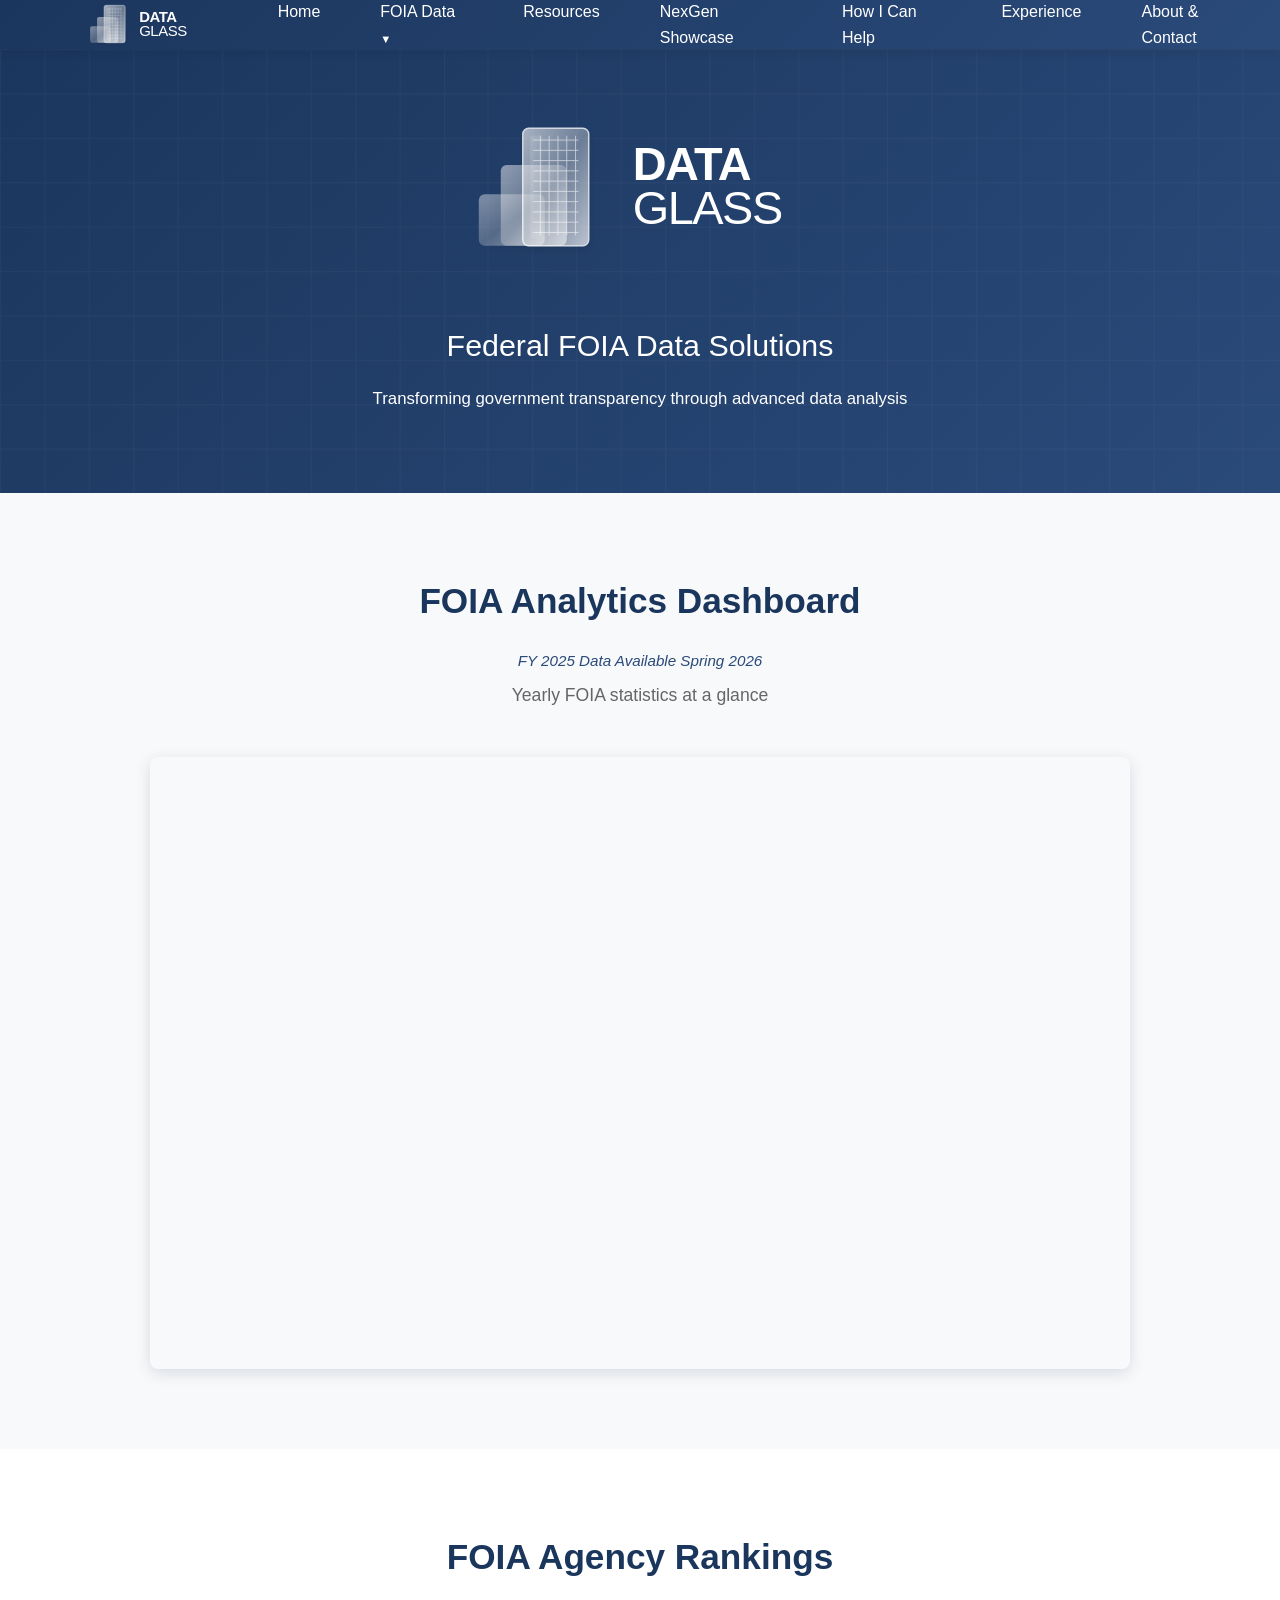
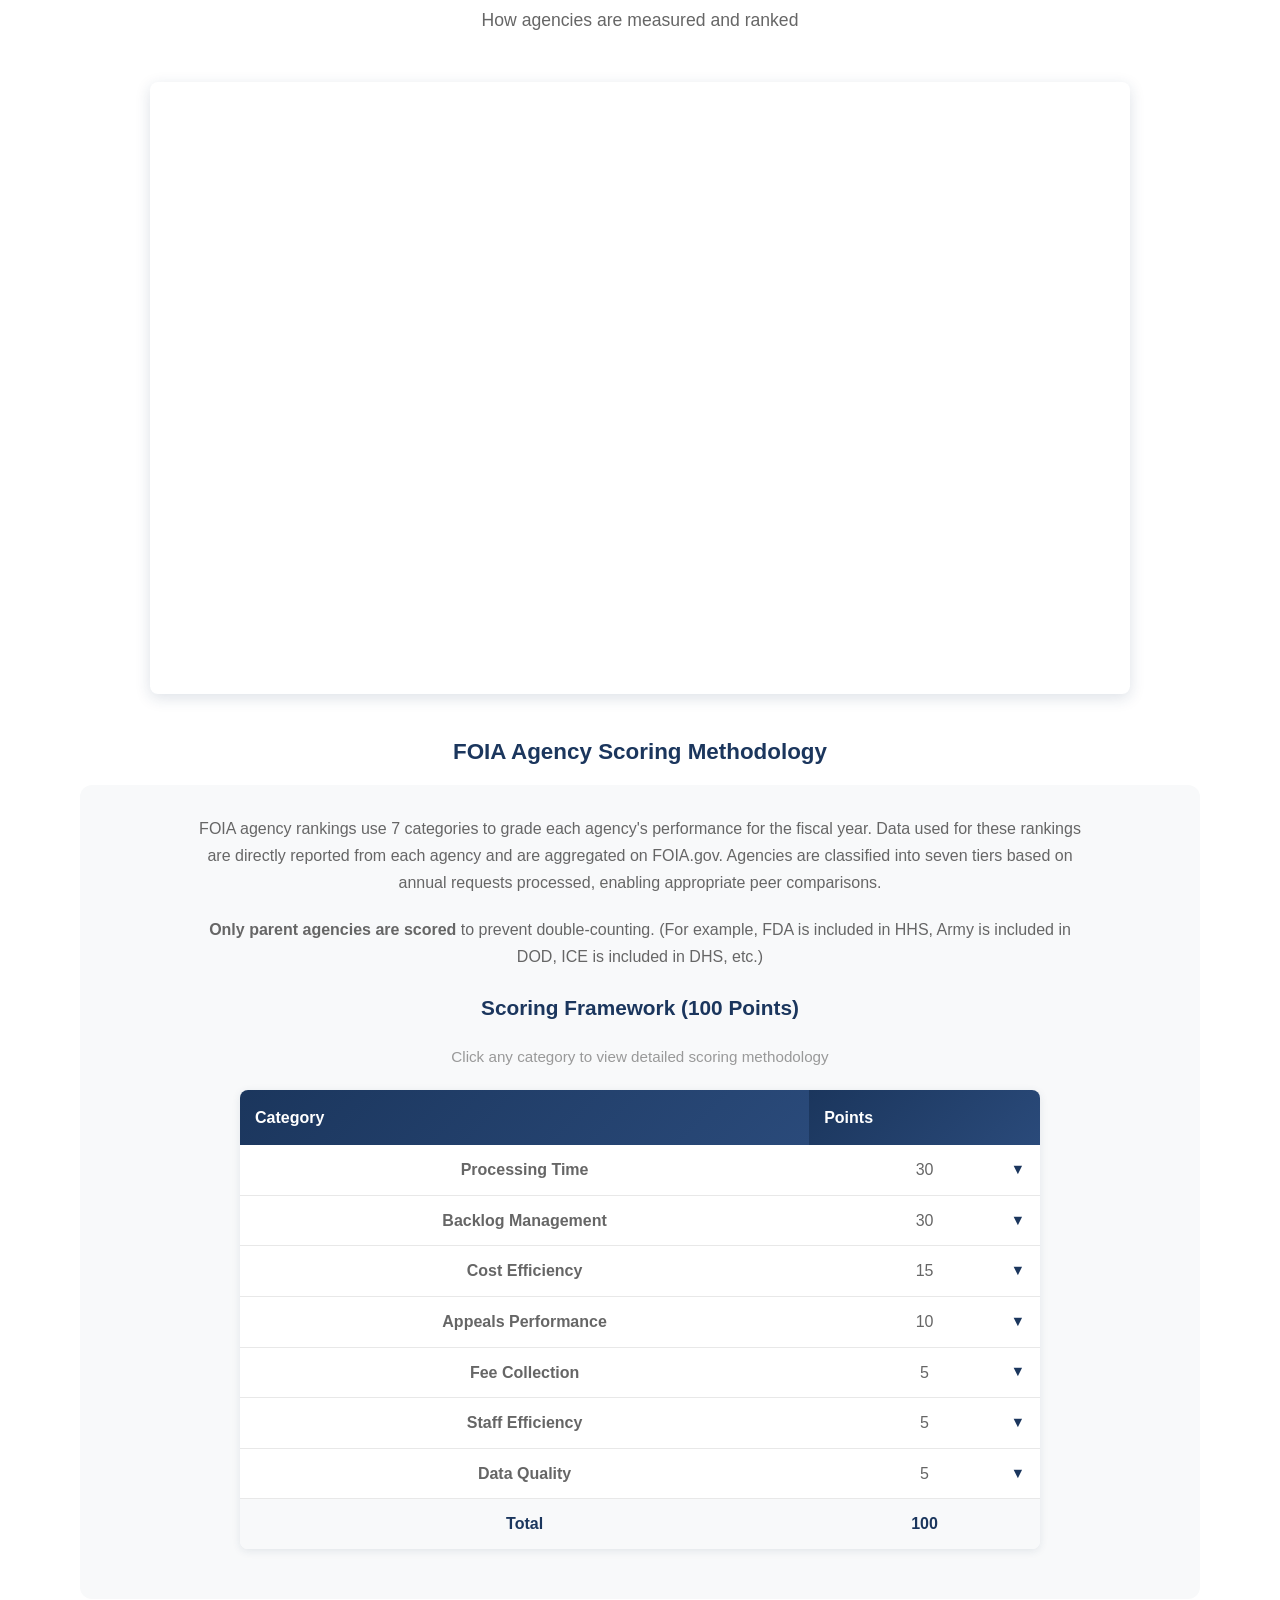
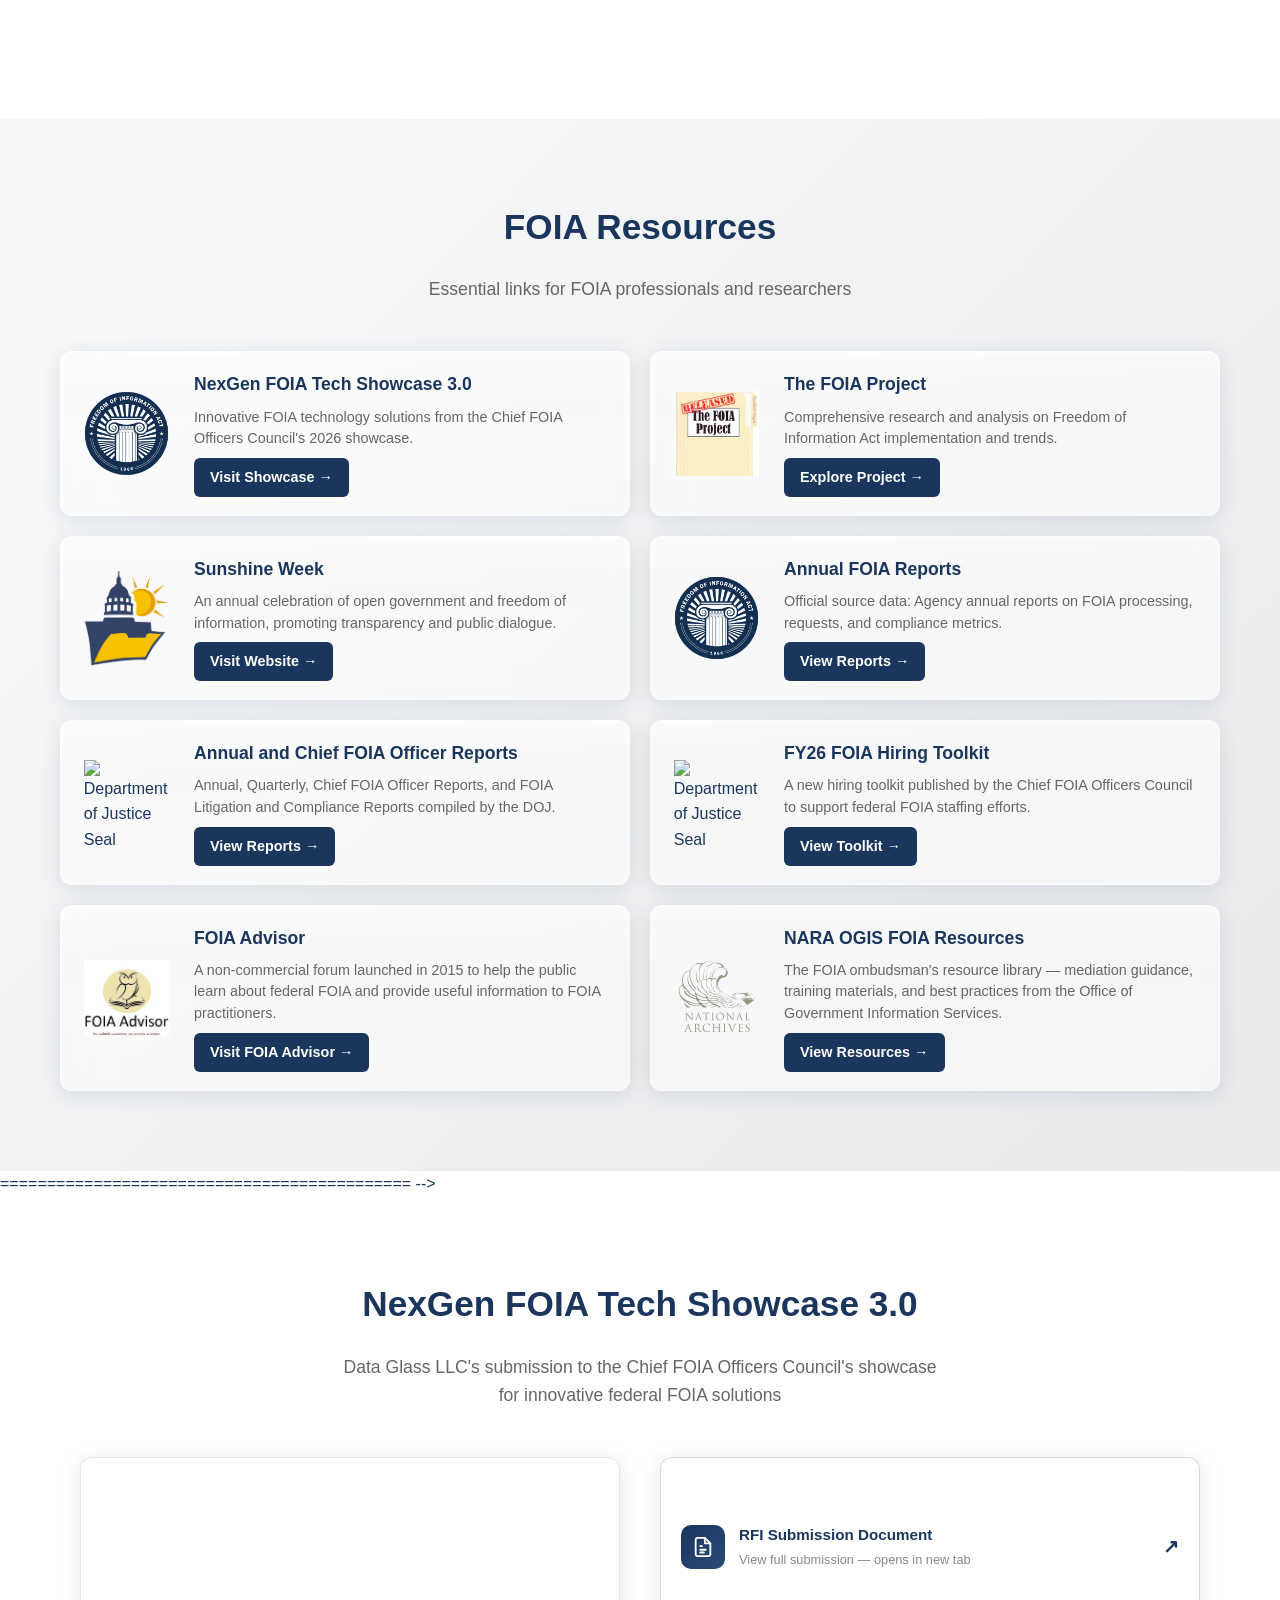
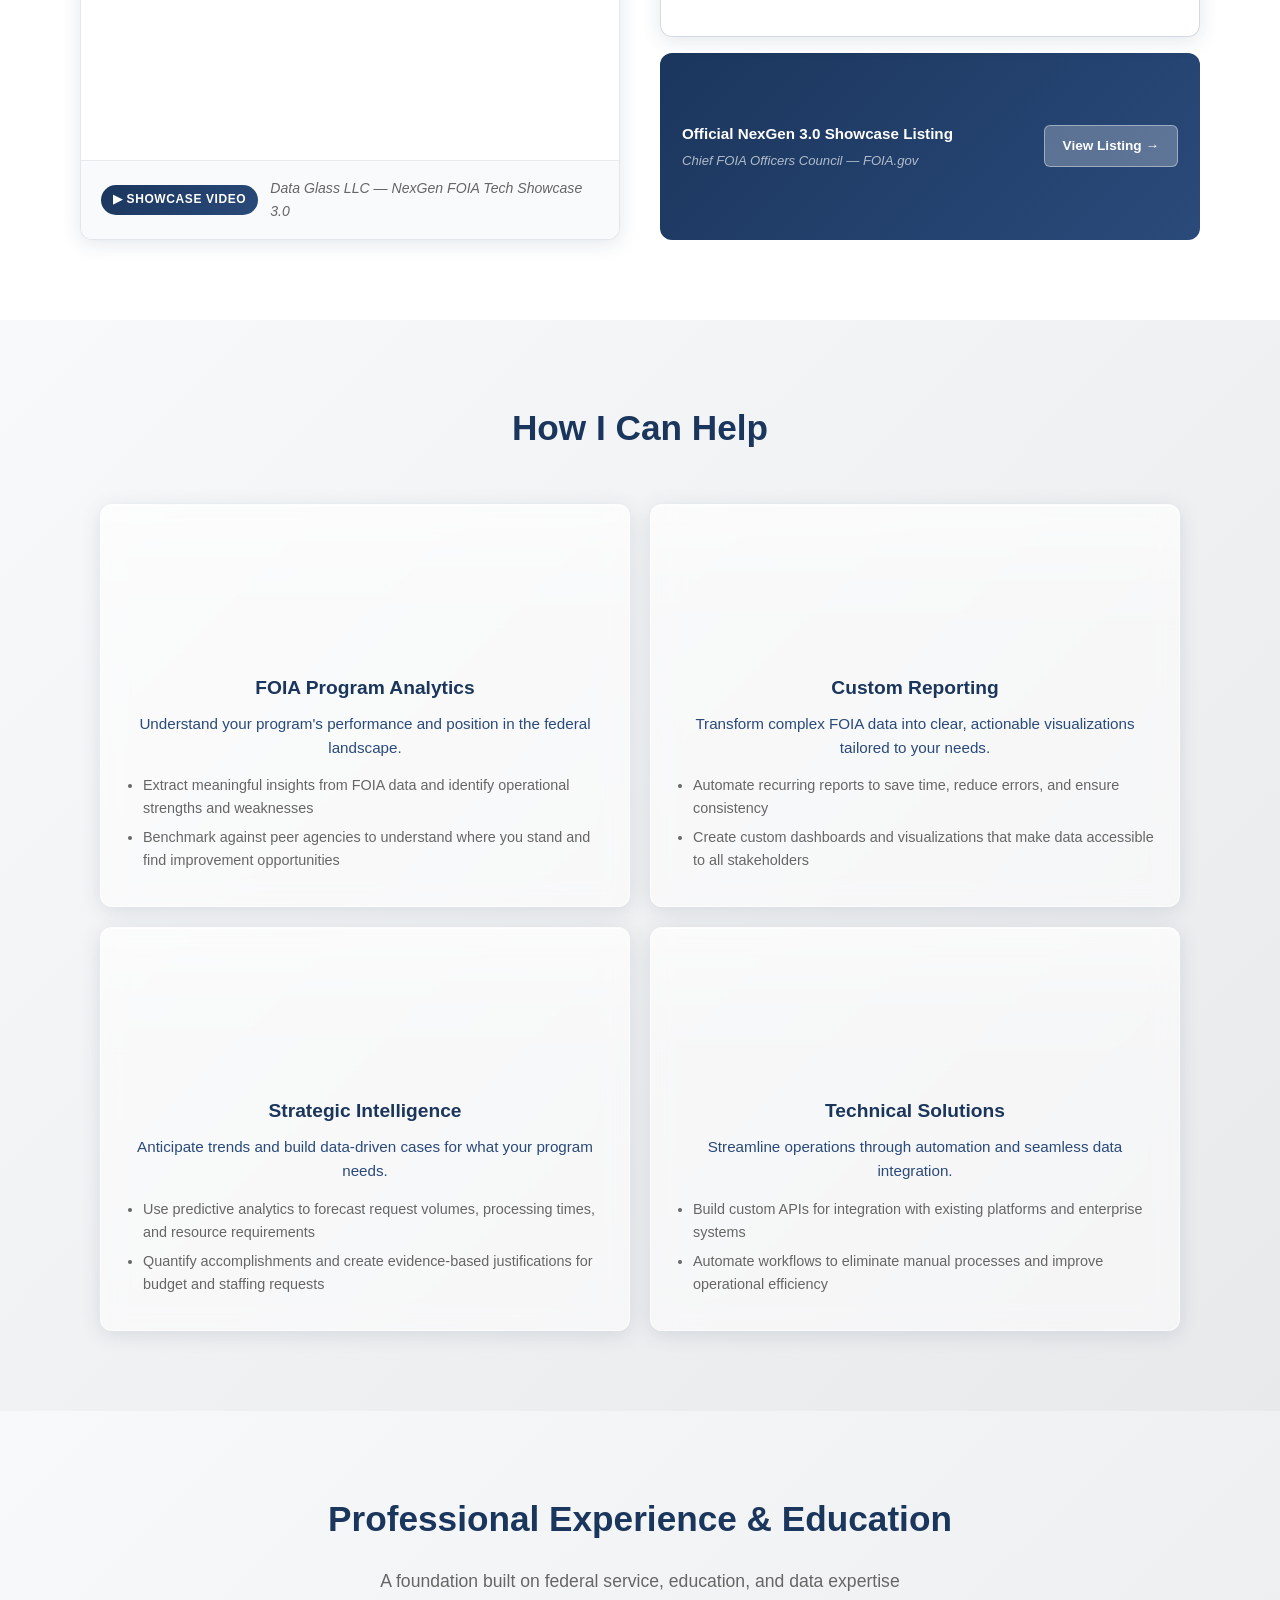
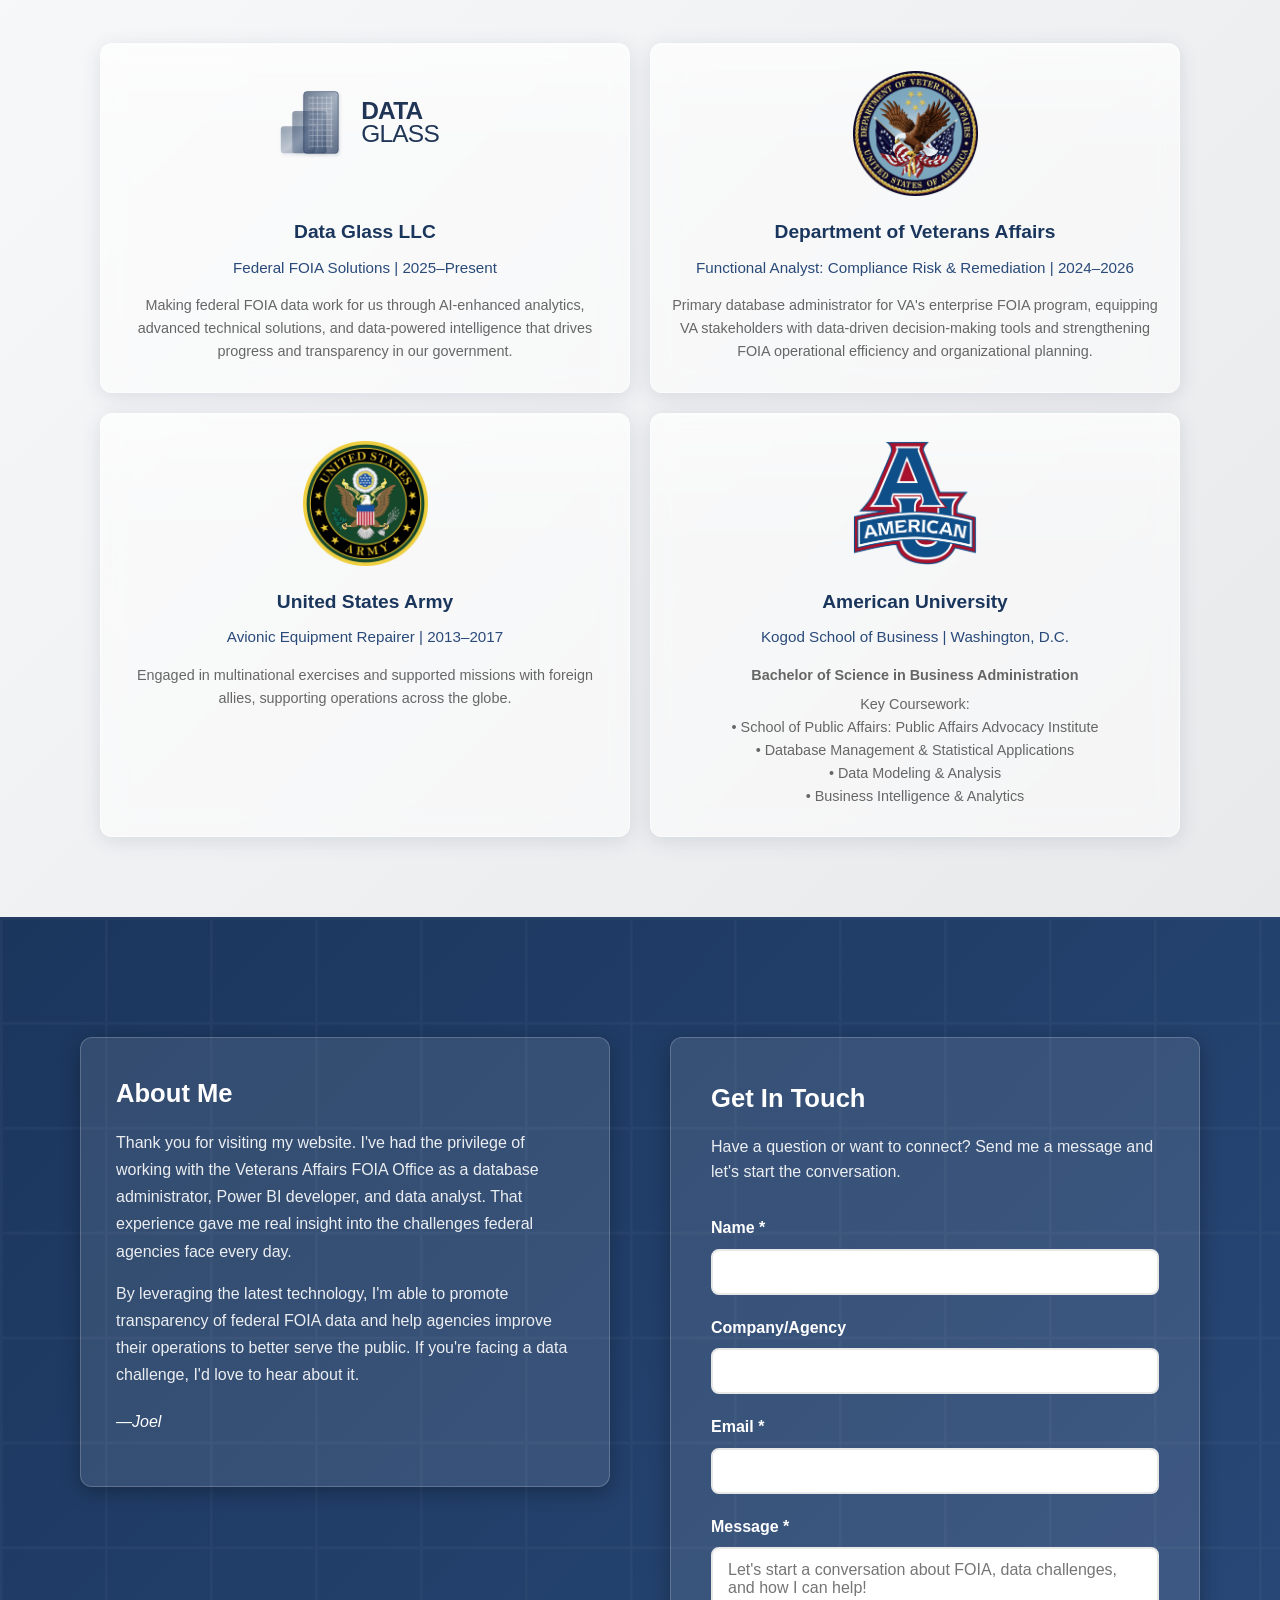
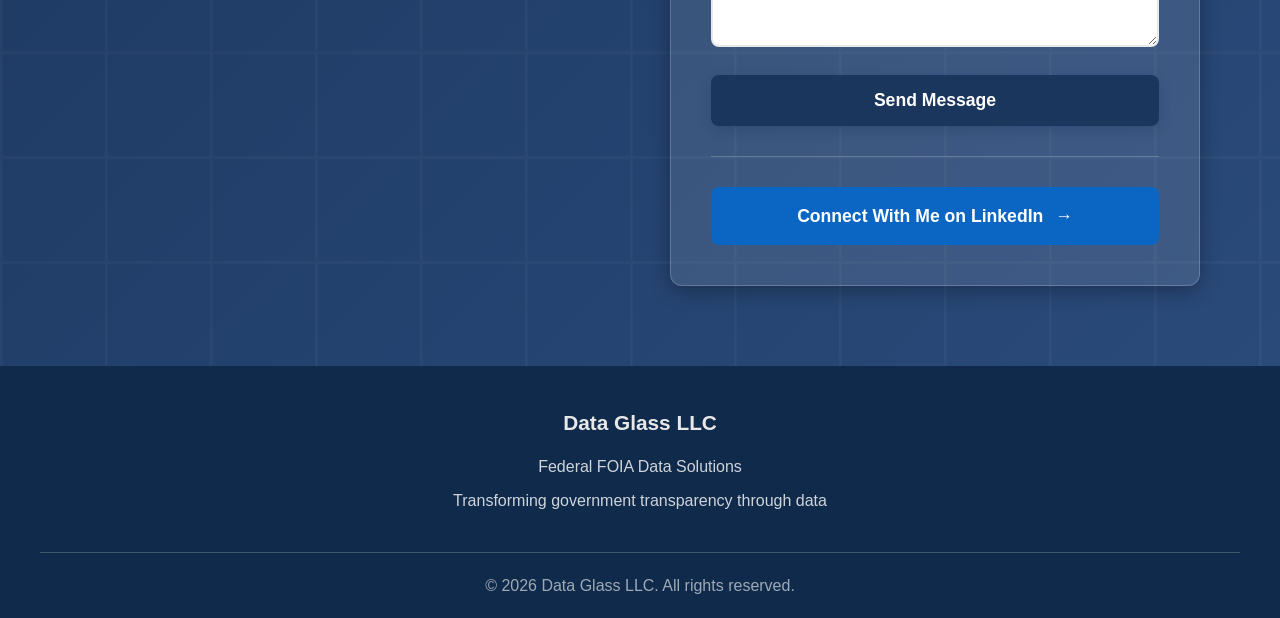
==== index.html @ 264a1b76 "index.html" ====
<!DOCTYPE html>
<html lang="en">
<head>
    <meta charset="UTF-8">
    <meta name="viewport" content="width=device-width, initial-scale=1.0">
    <title>Data Glass LLC - Federal FOIA Data Solutions</title>
    <!-- Favicon -->
    <link rel="icon" type="image/svg+xml" href="dataglass-icon-white.svg">
    <!-- Lottie Player Library for Animated Icons -->
    <script src="https://unpkg.com/@lottiefiles/lottie-player@latest/dist/lottie-player.js"></script>
    <style>
    /* CSS Reset for full screen display */
* {
    margin: 0;
    padding: 0;
    box-sizing: border-box;
}

html, body {
    margin: 0;
    padding: 0;
    width: 100%;
    height: 100%;
}

        body {
            font-family: -apple-system, BlinkMacSystemFont, 'Segoe UI', Roboto, Oxygen, Ubuntu, Cantarell, sans-serif;
            line-height: 1.6;
            color: #1B365D;
            background: #FFFFFF;
        }

        .container {
            max-width: none;
            margin: 0 auto;
            padding: 0 40px;
        }

        /* Full width container for sections that should have no padding */
        .full-width-container {
            max-width: none;
            margin: 0 auto;
            padding: 0;
        }

        /* Navigation Bar Styles */
        nav {
            background: linear-gradient(135deg, #1B365D 0%, #2A4A7A 100%);
            position: fixed;
            top: 0;
            left: 0;
            right: 0;
            z-index: 1000;
            box-shadow: 0 2px 10px rgba(0,0,0,0.1);
        }

        .nav-container {
            max-width: 1400px;
            margin: 0 auto;
            padding: 0 20px;
            display: flex;
            justify-content: space-between;
            align-items: center;
            height: 49px;
        }

        .nav-logo {
            display: flex;
            align-items: center;
            justify-content: center;
            color: white;
            text-decoration: none;
            transition: opacity 0.3s ease;
            height: 100%;
        }

        .nav-logo:hover {
            opacity: 0.9;
        }

        .nav-logo-icon {
            width: 40px;
            height: 40px;
            background: rgba(255,255,255,0.2);
            border-radius: 8px;
            display: flex;
            align-items: center;
            justify-content: center;
            font-size: 1.2em;
        }

        .nav-menu {
            display: flex;
            list-style: none;
            gap: 30px;
            margin: 0;
            padding: 0;
        }

        .nav-item {
            position: relative;
        }

        .nav-link {
            color: white;
            text-decoration: none;
            font-weight: 500;
            font-size: 1em;
            padding: 10px 15px;
            border-radius: 6px;
            transition: all 0.3s ease;
            display: block;
        }

        .nav-link:hover {
            background: rgba(255,255,255,0.15);
        }

        /* Dropdown Styles */
        .nav-dropdown {
            position: relative;
        }

        .dropdown-toggle::after {
            content: ' ▼';
            font-size: 0.7em;
            margin-left: 5px;
        }

        .dropdown-menu {
            position: absolute;
            top: 100%;
            left: 0;
            background: white;
            min-width: 200px;
            border-radius: 8px;
            box-shadow: 0 4px 12px rgba(0,0,0,0.15);
            opacity: 0;
            visibility: hidden;
            transform: translateY(-10px);
            transition: all 0.3s ease;
            margin-top: 10px;
            list-style: none;
            padding: 10px 0;
        }

        .nav-dropdown:hover .dropdown-menu {
            opacity: 1;
            visibility: visible;
            transform: translateY(0);
        }

        .dropdown-menu li {
            padding: 0;
        }

        .dropdown-menu a {
            color: #1B365D;
            text-decoration: none;
            padding: 12px 20px;
            display: block;
            transition: background 0.3s ease;
        }

        .dropdown-menu a:hover {
            background: #F8F9FA;
        }

        /* Mobile Menu Toggle */
        .mobile-menu-toggle {
            display: none;
            background: none;
            border: none;
            color: white;
            font-size: 1.8em;
            cursor: pointer;
            padding: 5px;
        }

        /* Mobile Styles */
        @media (max-width: 768px) {
            .mobile-menu-toggle {
                display: block;
            }

            .nav-menu {
                position: fixed;
                top: 70px;
                left: 0;
                right: 0;
                background: linear-gradient(135deg, #1B365D 0%, #2A4A7A 100%);
                flex-direction: column;
                gap: 0;
                padding: 20px 0;
                max-height: 0;
                overflow: hidden;
                transition: max-height 0.3s ease;
                box-shadow: 0 4px 10px rgba(0,0,0,0.1);
            }

            .nav-menu.active {
                max-height: 600px;
            }

            .nav-item {
                padding: 0 40px;
            }

            .nav-link {
                padding: 15px 0;
            }

            .dropdown-menu {
                position: static;
                opacity: 1;
                visibility: visible;
                transform: none;
                box-shadow: none;
                background: rgba(255,255,255,0.1);
                margin: 10px 0;
                display: none;
            }

            .nav-dropdown.active .dropdown-menu {
                display: block;
            }

            .dropdown-menu a {
                color: white;
                padding: 10px 20px;
            }

            .dropdown-menu a:hover {
                background: rgba(255,255,255,0.1);
            }
        }

        /* Add padding to body to account for fixed nav */
        body {
            padding-top: 49px;
        }

        /* Hero Section */
        .hero {
            background: linear-gradient(135deg, #1B365D 0%, #2A4A7A 100%);
            color: #FFFFFF;
            padding: 50px 0;
            text-align: center;
            position: relative;
            overflow: hidden;
        }

        .hero::before {
            content: '';
            position: absolute;
            top: 0;
            left: 0;
            right: 0;
            bottom: 0;
            background: url('data:image/svg+xml,<svg xmlns="http://www.w3.org/2000/svg" viewBox="0 0 100 100"><defs><pattern id="grid" width="10" height="10" patternUnits="userSpaceOnUse"><path d="M 10 0 L 0 0 0 10" fill="none" stroke="rgba(255,255,255,0.1)" stroke-width="0.5"/></pattern></defs><rect width="100" height="100" fill="url(%23grid)"/></svg>');
            background-repeat: repeat;
            background-position: 0 0;
            opacity: 0.3;
        }

        .hero-content {
            position: relative;
            z-index: 2;
        }

        .hero h1 {
            font-size: 3em;
            font-weight: 700;
            margin-bottom: 20px;
            letter-spacing: -1px;
            opacity: 0;
            animation: fadeInUp 1s ease forwards;
        }

        .hero h2 {
            font-size: 1.9rem;
            margin-bottom: 1rem;
            font-weight: 500;
            opacity: 0;
            animation: fadeInUp 1s ease 0.2s forwards;
        }

        .hero p {
            font-size: 1.05em;
            margin-bottom: 30px;
            opacity: 0.9;
            max-width: 700px;
            margin-left: auto;
            margin-right: auto;
            opacity: 0;
            animation: fadeInUp 1s ease 0.3s forwards;
        }

        /* Power BI Section */
        .powerbi-section {
            padding: 80px 0;
            background: #F8F9FA;
            text-align: center;
        }

        .section-title {
            text-align: center;
            margin-bottom: 3rem;
        }

        .section-title h2 {
            font-size: 2.2em;
            font-weight: 700;
            margin-bottom: 20px;
            color: #1B365D;
        }

        .section-title p {
            font-size: 1.1em;
            color: #666;
            max-width: 600px;
            margin: 0 auto;
        }

        .powerbi-container {
            max-width: 1400px;
            margin: 40px auto 0;
            padding: 0;
        }

        .powerbi-container iframe {
            display: block;
            margin: 0 auto;
            width: 100%;
            max-width: 980px;
            border: none;
            border-radius: 8px;
            box-shadow: 0 4px 15px rgba(27, 54, 93, 0.15);
        }

        .powerbi-placeholder {
            border: 2px dashed #E8E8E8;
            border-radius: 12px;
            padding: 40px;
            width: 100%;
        }

        .powerbi-placeholder h3 {
            font-size: 1.5em;
            color: #1B365D;
            font-weight: 600;
            margin-bottom: 15px;
        }

        .powerbi-placeholder p {
            color: #666;
            font-size: 1.1em;
        }

        /* FOIA Agency Rankings Section */
        .rankings-section {
            padding: 80px 0;
            background: #FFFFFF;
        }

        .methodology-text {
            max-width: 1200px;
            margin: 40px auto;
            padding: 0 40px;
            text-align: center;
        }

        .methodology-text p {
            color: #666;
            font-size: 1em;
            margin-bottom: 20px;
            line-height: 1.7;
        }

        .methodology-text h3 {
            color: #1B365D;
            font-size: 1.4em;
            margin-top: 30px;
            margin-bottom: 15px;
        }

        /* Methodology Accordion Styles */
        .methodology-overview {
            background: #F8F9FA;
            padding: 30px;
            border-radius: 12px;
            margin-bottom: 30px;
            text-align: center;
        }

        .methodology-overview h4 {
            color: #1B365D;
            font-size: 1.3em;
            margin-bottom: 20px;
        }

        .methodology-table {
            width: 100%;
            max-width: 800px;
            margin: 20px auto;
            border-collapse: collapse;
            background: white;
            border-radius: 8px;
            overflow: hidden;
            box-shadow: 0 2px 8px rgba(27, 54, 93, 0.1);
        }

        .methodology-table th {
            background: linear-gradient(135deg, #1B365D, #2A4A7A);
            color: white;
            padding: 15px;
            text-align: left;
            font-weight: 600;
        }

        .methodology-table td {
            padding: 12px 15px;
            border-bottom: 1px solid #E8E8E8;
            color: #666;
        }

        .methodology-table tr:last-child td {
            border-bottom: none;
            font-weight: 600;
            background: #F8F9FA;
            color: #1B365D;
        }

        .methodology-table tbody tr {
            cursor: pointer;
            transition: all 0.3s ease;
        }

        .methodology-table tbody tr:hover {
            background: #F8F9FA;
        }

        .methodology-table tbody tr.clickable-row {
            position: relative;
        }

        .methodology-table tbody tr.clickable-row::after {
            content: '▼';
            position: absolute;
            right: 15px;
            top: 50%;
            transform: translateY(-50%);
            font-size: 0.9em;
            color: #1B365D;
            transition: transform 0.3s ease;
        }

        .methodology-table tbody tr.clickable-row.active::after {
            transform: translateY(-50%) rotate(180deg);
        }

        /* Detail rows that expand from table */
        .table-detail-row {
            display: none;
            background: white;
        }

        .table-detail-row.active {
            display: table-row;
        }

        .table-detail-cell {
            padding: 30px 25px;
            border-bottom: 2px solid #1B365D;
            text-align: left;
            color: #666;
            line-height: 1.7;
        }

        .table-detail-cell h5 {
            color: #1B365D;
            font-size: 1.1em;
            margin: 20px 0 10px 0;
            font-weight: 600;
        }

        .table-detail-cell p {
            margin-bottom: 15px;
        }

        .table-detail-cell strong {
            color: #1B365D;
        }

        .table-detail-cell ul {
            margin: 15px 0 15px 30px;
        }

        .table-detail-cell li {
            margin-bottom: 8px;
        }

        .accordion-item {
            background: white;
            border-radius: 12px;
            margin-bottom: 15px;
            box-shadow: 0 2px 8px rgba(27, 54, 93, 0.1);
            overflow: hidden;
            transition: all 0.3s ease;
        }

        .accordion-item:hover {
            box-shadow: 0 4px 12px rgba(27, 54, 93, 0.15);
        }

        .accordion-header {
            background: linear-gradient(135deg, #1B365D, #2A4A7A);
            color: white;
            padding: 20px 25px;
            cursor: pointer;
            display: flex;
            justify-content: space-between;
            align-items: center;
            transition: all 0.3s ease;
        }

        .accordion-header:hover {
            background: linear-gradient(135deg, #0F2A4A, #1B365D);
        }

        .accordion-header h4 {
            margin: 0;
            font-size: 1.3em;
            font-weight: 600;
        }

        .accordion-icon {
            font-size: 1.5em;
            transition: transform 0.3s ease;
        }

        .accordion-item.active .accordion-icon {
            transform: rotate(180deg);
        }

        .accordion-content {
            max-height: 0;
            overflow: hidden;
            transition: max-height 0.4s ease;
            background: white;
        }

        .accordion-item.active .accordion-content {
            max-height: 5000px;
        }

        .accordion-inner {
            padding: 30px 25px;
            text-align: left;
            color: #666;
            line-height: 1.7;
        }

        .accordion-inner h5 {
            color: #1B365D;
            font-size: 1.1em;
            margin: 20px 0 10px 0;
            font-weight: 600;
        }

        .accordion-inner p {
            margin-bottom: 15px;
        }

        .accordion-inner strong {
            color: #1B365D;
        }

        .accordion-inner ul {
            margin: 15px 0 15px 30px;
        }

        .accordion-inner li {
            margin-bottom: 8px;
        }

        .detail-table {
            width: 100%;
            margin: 20px 0;
            border-collapse: collapse;
            background: #F8F9FA;
            border-radius: 8px;
            overflow: hidden;
        }

        .detail-table th {
            background: #1B365D;
            color: white;
            padding: 12px;
            text-align: left;
            font-weight: 600;
            font-size: 0.95em;
        }

        .detail-table td {
            padding: 10px 12px;
            border-bottom: 1px solid #E8E8E8;
        }

        .detail-table tr:last-child td {
            border-bottom: none;
        }

        /* Links Section */
        .links-section {
            padding: 80px 0;
            background: linear-gradient(135deg, #F8F9FA 0%, #E8E9EB 100%);
        }

        .links-grid {
            display: grid;
            grid-template-columns: repeat(2, 1fr);
            gap: 20px;
            margin-top: 40px;
            padding: 0 20px;
            max-width: 1200px;
            margin-left: auto;
            margin-right: auto;
        }

        .link-card {
            background: rgba(255, 255, 255, 0.5);
            backdrop-filter: blur(12px);
            padding: 18px;
            border-radius: 12px;
            display: flex;
            align-items: center;
            gap: 20px;
            transition: all 0.3s ease;
            border: 1px solid rgba(255, 255, 255, 0.6);
            box-shadow: 
                0 4px 20px rgba(27, 54, 93, 0.12),
                inset 0 1px 1px rgba(255, 255, 255, 0.8);
            position: relative;
            overflow: hidden;
        }

        /* Static glass reflection at top */
        .link-card::after {
            content: '';
            position: absolute;
            top: 0;
            left: 0;
            right: 0;
            height: 40%;
            background: linear-gradient(
                180deg,
                rgba(255, 255, 255, 0.4) 0%,
                rgba(255, 255, 255, 0.1) 50%,
                transparent 100%
            );
            pointer-events: none;
            border-radius: 12px 12px 0 0;
        }

        /* Glass reflection streak on hover */
        .link-card::before {
            content: '';
            position: absolute;
            top: 0;
            left: -100%;
            width: 50%;
            height: 100%;
            background: linear-gradient(
                90deg,
                transparent 0%,
                rgba(255, 255, 255, 0.3) 50%,
                transparent 100%
            );
            transform: skewX(-20deg);
            transition: left 0.6s ease;
            z-index: 2;
        }

        .link-card:hover::before {
            left: 150%;
        }

        .link-card:hover {
            transform: translateY(-3px) scale(1.01);
            box-shadow: 
                0 8px 30px rgba(27, 54, 93, 0.18),
                inset 0 1px 1px rgba(255, 255, 255, 0.9);
            background: rgba(255, 255, 255, 0.65);
            border: 1px solid rgba(255, 255, 255, 0.8);
        }

        .link-icon {
            width: 95px;
            height: 95px;
            flex-shrink: 0;
            border-radius: 10px;
            display: flex;
            align-items: center;
            justify-content: center;
            overflow: hidden;
            margin: 0;
            position: relative;
            z-index: 1;
        }

        /* Larger size for FOIA Logo images only */
        .link-icon-large {
            width: 95px;
            height: 95px;
        }

        .link-icon img {
            width: 100%;
            height: 100%;
            object-fit: contain;
        }

        .link-content {
            flex: 1;
            display: flex;
            flex-direction: column;
            gap: 8px;
            position: relative;
            z-index: 1;
        }

        .link-card h3 {
            font-size: 1.1em;
            font-weight: 600;
            margin: 0;
            color: #1B365D;
        }

        .link-card p {
            color: #666;
            line-height: 1.5;
            font-size: 0.9em;
            margin: 0;
        }

        .link-button {
            display: inline-block;
            background: #1B365D;
            color: #FFFFFF;
            padding: 8px 16px;
            border-radius: 6px;
            text-decoration: none;
            font-weight: 600;
            font-size: 0.9em;
            transition: all 0.3s ease;
            align-self: flex-start;
        }

        .link-button:hover {
            background: #0F2A4A;
            transform: translateX(3px);
        }

        /* About Section */
        /* Combined About Me & Connect Section */
        .about-connect-section {
            padding: 80px 0;
            background: linear-gradient(135deg, #1B365D 0%, #2A4A7A 100%);
            position: relative;
            overflow: hidden;
        }

        .about-connect-section::before {
            content: '';
            position: absolute;
            top: 0;
            left: 0;
            right: 0;
            bottom: 0;
            background: url('data:image/svg+xml,<svg xmlns="http://www.w3.org/2000/svg" viewBox="0 0 100 100"><defs><pattern id="grid" width="10" height="10" patternUnits="userSpaceOnUse"><path d="M 10 0 L 0 0 0 10" fill="none" stroke="rgba(255,255,255,0.1)" stroke-width="0.5"/></pattern></defs><rect width="100" height="100" fill="url(%23grid)"/></svg>');
            background-repeat: repeat;
            background-position: 0 0;
            opacity: 0.3;
        }

        #about .section-title h2 {
            color: #FFFFFF;
        }

        #about .section-title p {
            color: rgba(255, 255, 255, 0.9);
        }

        .about-connect-grid {
            max-width: 1200px;
            margin: 40px auto 0;
            padding: 0 40px;
            display: grid;
            grid-template-columns: 1fr 1fr;
            gap: 60px;
            align-items: start;
            position: relative;
            z-index: 2;
        }

        .about-side {
            display: flex;
            flex-direction: column;
            gap: 15px;
            background: rgba(255, 255, 255, 0.10);
            padding: 35px;
            border-radius: 12px;
            box-shadow: 0 5px 20px rgba(0, 0, 0, 0.3);
            border: 1px solid rgba(255, 255, 255, 0.2);
            position: relative;
            z-index: 2;
        }

        .about-side h3 {
            font-size: 1.6em;
            color: #FFFFFF;
            margin-bottom: 0;
        }

        .about-image {
            background: rgba(255, 255, 255, 0.1);
            border-radius: 12px;
            padding: 40px;
            text-align: center;
            position: relative;
        }

        .data-visualization {
            display: flex;
            justify-content: center;
            align-items: flex-end;
            gap: 8px;
            height: 150px;
            margin-bottom: 20px;
        }

        .data-bar {
            background: linear-gradient(180deg, #1B365D, #2A4A7A);
            border-radius: 4px 4px 0 0;
            opacity: 0.8;
            animation: barGrow 2s ease-out;
        }

        .data-bar:nth-child(1) { width: 25px; height: 60px; animation-delay: 0.1s; }
        .data-bar:nth-child(2) { width: 25px; height: 100px; animation-delay: 0.3s; }
        .data-bar:nth-child(3) { width: 25px; height: 45px; animation-delay: 0.5s; }
        .data-bar:nth-child(4) { width: 25px; height: 120px; animation-delay: 0.7s; }
        .data-bar:nth-child(5) { width: 25px; height: 80px; animation-delay: 0.9s; }

        @keyframes barGrow {
            from { height: 0; opacity: 0; }
            to { opacity: 0.8; }
        }

        /* Profile Photo Styling */
        .about-photo {
            text-align: center;
        }

        .profile-photo {
            width: 100%;
            max-width: 300px;
            height: auto;
            aspect-ratio: 1;
            border-radius: 12px;
            object-fit: cover;
            box-shadow: 0 10px 30px rgba(0, 0, 0, 0.5);
            border: 4px solid rgba(255, 255, 255, 0.3);
        }

        .about-text-new p {
            color: rgba(255, 255, 255, 0.9);
            font-size: 1em;
            margin-bottom: 15px;
            line-height: 1.7;
        }

        /* LinkedIn Button in About Section */
        .linkedin-button-container {
            text-align: center;
            margin-top: 30px;
            padding-top: 30px;
            border-top: 1px solid rgba(255, 255, 255, 0.2);
        }

        .linkedin-button {
            display: inline-flex;
            align-items: center;
            justify-content: center;
            gap: 12px;
            background: #0A66C2;
            color: #FFFFFF;
            padding: 15px 30px;
            border-radius: 8px;
            text-decoration: none;
            font-weight: 600;
            font-size: 1.1em;
            transition: all 0.3s ease;
            width: 100%;
        }

        .linkedin-button:hover {
            background: #004182;
            transform: translateY(-2px);
        }

        /* Contact Form Side */
        .contact-side {
            background: rgba(255, 255, 255, 0.10);
            padding: 40px;
            border-radius: 12px;
            box-shadow: 0 5px 20px rgba(0, 0, 0, 0.3);
            border: 1px solid rgba(255, 255, 255, 0.2);
            position: relative;
            z-index: 2;
        }

        .contact-side h3 {
            font-size: 1.6em;
            color: #FFFFFF;
            margin-bottom: 15px;
        }

        .form-intro {
            color: rgba(255, 255, 255, 0.9);
            margin-bottom: 30px;
            line-height: 1.6;
        }

        /* Services Section (Now "How I Can Help") */
        .services {
            padding: 80px 0;
            background: linear-gradient(135deg, #F8F9FA 0%, #E8E9EB 100%);
        }

        .services .container {
            max-width: 1200px;
            margin: 0 auto;
            padding: 0 40px;
        }

        .services-grid {
            display: grid;
            grid-template-columns: repeat(2, 1fr);
            gap: 20px;
            margin-top: 40px;
            padding: 0 20px;
        }

        .service-card {
            background: rgba(255, 255, 255, 0.5);
            backdrop-filter: blur(12px);
            padding: 28px 22px;
            border-radius: 12px;
            text-align: center;
            transition: all 0.3s ease;
            border: 1px solid rgba(255, 255, 255, 0.6);
            box-shadow: 
                0 4px 20px rgba(27, 54, 93, 0.12),
                inset 0 1px 1px rgba(255, 255, 255, 0.8);
            position: relative;
            overflow: hidden;
        }

        /* Static glass reflection at top */
        .service-card::after {
            content: '';
            position: absolute;
            top: 0;
            left: 0;
            right: 0;
            height: 40%;
            background: linear-gradient(
                180deg,
                rgba(255, 255, 255, 0.4) 0%,
                rgba(255, 255, 255, 0.1) 50%,
                transparent 100%
            );
            pointer-events: none;
            border-radius: 12px 12px 0 0;
        }

        /* Glass reflection streak on hover */
        .service-card::before {
            content: '';
            position: absolute;
            top: 0;
            left: -100%;
            width: 50%;
            height: 100%;
            background: linear-gradient(
                90deg,
                transparent 0%,
                rgba(255, 255, 255, 0.3) 50%,
                transparent 100%
            );
            transform: skewX(-20deg);
            transition: left 0.6s ease;
            z-index: 2;
        }

        .service-card:hover::before {
            left: 150%;
        }

        .service-card:hover {
            transform: translateY(-4px) scale(1.01);
            box-shadow: 
                0 8px 30px rgba(27, 54, 93, 0.18),
                inset 0 1px 1px rgba(255, 255, 255, 0.9);
            background: rgba(255, 255, 255, 0.65);
            border: 1px solid rgba(255, 255, 255, 0.8);
        }

        .service-icon {
            width: 125px;
            height: 125px;
            margin: 0 auto 15px;
            display: flex;
            align-items: center;
            justify-content: center;
            position: relative;
            z-index: 1;
        }

        .service-icon lottie-player {
            width: 125px;
            height: 125px;
            background: transparent !important;
        }

        .service-card h3 {
            font-size: 1.2em;
            font-weight: 600;
            margin-bottom: 8px;
            color: #1B365D;
        }

        .service-card p {
            font-size: 0.95rem;
            color: #2A4A7A;
            font-weight: 500;
            margin-bottom: 14px;
            line-height: 1.6;
        }

        .service-card ul {
            text-align: left;
            margin-top: 10px;
            padding-left: 20px;
            color: #555;
        }

        .service-card li {
            color: #666;
            font-size: 0.9em;
            line-height: 1.6;
            margin-bottom: 6px;
        }

        /* Experience Section */
        .experience {
            padding: 80px 0;
            background: linear-gradient(135deg, #F8F9FA 0%, #E8E9EB 100%);
        }

        .experience .container {
            max-width: 1200px;
            margin: 0 auto;
            padding: 0 40px;
        }

        .experience-grid {
            display: grid;
            grid-template-columns: repeat(2, 1fr);
            gap: 20px;
            margin-top: 40px;
            padding: 0 20px;
        }

        .experience-card {
            background: rgba(255, 255, 255, 0.5);
            backdrop-filter: blur(12px);
            padding: 22px 20px;
            border-radius: 12px;
            text-align: center;
            transition: all 0.3s ease;
            border: 1px solid rgba(255, 255, 255, 0.6);
            box-shadow: 
                0 4px 20px rgba(27, 54, 93, 0.12),
                inset 0 1px 1px rgba(255, 255, 255, 0.8);
            position: relative;
            overflow: hidden;
        }

        /* Static glass reflection at top */
        .experience-card::after {
            content: '';
            position: absolute;
            top: 0;
            left: 0;
            right: 0;
            height: 40%;
            background: linear-gradient(
                180deg,
                rgba(255, 255, 255, 0.4) 0%,
                rgba(255, 255, 255, 0.1) 50%,
                transparent 100%
            );
            pointer-events: none;
            border-radius: 12px 12px 0 0;
        }

        /* Glass reflection streak on hover */
        .experience-card::before {
            content: '';
            position: absolute;
            top: 0;
            left: -100%;
            width: 50%;
            height: 100%;
            background: linear-gradient(
                90deg,
                transparent 0%,
                rgba(255, 255, 255, 0.3) 50%,
                transparent 100%
            );
            transform: skewX(-20deg);
            transition: left 0.6s ease;
            z-index: 2;
        }

        .experience-card:hover::before {
            left: 150%;
        }

        .experience-card:hover {
            transform: translateY(-4px) scale(1.01);
            box-shadow: 
                0 8px 30px rgba(27, 54, 93, 0.18),
                inset 0 1px 1px rgba(255, 255, 255, 0.9);
            background: rgba(255, 255, 255, 0.65);
            border: 1px solid rgba(255, 255, 255, 0.8);
        }

        .experience-logo {
            margin-bottom: 16px;
            height: 135px;
            display: flex;
            align-items: center;
            justify-content: center;
            background: transparent;
            position: relative;
            z-index: 1;
        }

        .logo-img {
            max-height: 125px;
            max-width: 125px;
            object-fit: contain;
            filter: grayscale(20%);
            transition: filter 0.3s ease;
            background: transparent !important;
            border-radius: 8px;
        }

        .experience-card:hover .logo-img {
            filter: grayscale(0%);
        }

        .custom-logo {
            width: 125px;
            height: 125px;
            background: linear-gradient(135deg, #1B365D 0%, #2A4A7A 100%);
            border-radius: 50%;
            display: flex;
            align-items: center;
            justify-content: center;
            font-size: 1.4rem;
            font-weight: 700;
            color: white;
            box-shadow: 0 4px 15px rgba(27, 54, 93, 0.3);
        }

        .experience-card h3 {
            font-size: 1.2em;
            font-weight: 600;
            margin-bottom: 8px;
            color: #1B365D;
            position: relative;
            z-index: 1;
        }

        .experience-card h4 {
            font-size: 0.95rem;
            color: #2A4A7A;
            font-weight: 500;
            margin-bottom: 14px;
            position: relative;
            z-index: 1;
        }

        .experience-card p {
            color: #666;
            line-height: 1.6;
            font-size: 0.9em;
            margin-bottom: 6px;
            position: relative;
            z-index: 1;
        }

        /* Contact Form Styles */
        .contact-form {
            text-align: left;
        }

        .form-group {
            margin-bottom: 20px;
        }

        .form-group label {
            display: block;
            margin-bottom: 8px;
            color: #FFFFFF;
            font-weight: 600;
        }

        .form-group input,
        .form-group textarea {
            width: 100%;
            padding: 12px 15px;
            border: 2px solid #E8E8E8;
            border-radius: 8px;
            font-size: 1rem;
            transition: border-color 0.3s ease;
            font-family: inherit;
        }

        .form-group input:focus,
        .form-group textarea:focus {
            outline: none;
            border-color: #1B365D;
            box-shadow: 0 0 0 3px rgba(27, 54, 93, 0.1);
        }

        .form-group textarea {
            resize: vertical;
            min-height: 100px;
        }

        .submit-btn {
            background: #1B365D;
            color: #FFFFFF;
            padding: 15px 30px;
            border: none;
            border-radius: 8px;
            font-size: 1.1em;
            font-weight: 600;
            cursor: pointer;
            transition: all 0.3s ease;
            width: 100%;
            box-shadow: 0 4px 12px rgba(27, 54, 93, 0.3);
        }

        .submit-btn:hover {
            background: #0F2A4A;
            transform: translateY(-2px);
            box-shadow: 0 6px 16px rgba(27, 54, 93, 0.4);
        }

        /* Footer */
        footer {
            background: #0F2A4A;
            color: #FFFFFF;
            padding: 40px 0 20px;
            text-align: center;
        }

        .footer-content {
            display: grid;
            grid-template-columns: 1fr;
            gap: 20px;
            margin-bottom: 30px;
        }

        .footer-section h3 {
            font-size: 1.3em;
            margin-bottom: 15px;
            color: #E8E8E8;
        }

        .footer-section p {
            color: rgba(255,255,255,0.8);
            margin-bottom: 8px;
        }

        .footer-bottom {
            border-top: 1px solid rgba(255,255,255,0.2);
            padding-top: 20px;
            color: rgba(255,255,255,0.6);
        }

        /* Animations */
        @keyframes fadeInUp {
            from {
                opacity: 0;
                transform: translateY(30px);
            }
            to {
                opacity: 1;
                transform: translateY(0);
            }
        }

        /* ============================================
           NexGen FOIA Showcase Section
        ============================================ */
        .nexgen-section {
            padding: 80px 0;
            background: #FFFFFF;
        }

        .nexgen-section .container {
            max-width: 1200px;
            margin: 0 auto;
            padding: 0 40px;
        }

        .nexgen-layout {
            display: grid;
            grid-template-columns: 1fr 1fr;
            gap: 40px;
            margin-top: 40px;
            align-items: stretch;
        }

        /* Video Panel */
        .nexgen-video-panel {
            background: rgba(255, 255, 255, 0.5);
            backdrop-filter: blur(12px);
            border-radius: 12px;
            border: 1px solid rgba(27, 54, 93, 0.12);
            box-shadow:
                0 4px 20px rgba(27, 54, 93, 0.12),
                inset 0 1px 1px rgba(255, 255, 255, 0.8);
            overflow: hidden;
            position: relative;
        }

        .nexgen-video-wrapper {
            position: relative;
            width: 100%;
            padding-bottom: 56.25%;
            height: 0;
        }

        .nexgen-video-wrapper iframe {
            position: absolute;
            top: 0;
            left: 0;
            width: 100%;
            height: 100%;
            border: none;
        }

        .nexgen-video-label {
            padding: 16px 20px;
            display: flex;
            align-items: center;
            gap: 12px;
            background: rgba(248, 249, 250, 0.8);
            border-top: 1px solid rgba(27, 54, 93, 0.08);
        }

        .nexgen-badge {
            display: inline-flex;
            align-items: center;
            gap: 6px;
            background: linear-gradient(135deg, #1B365D, #2A4A7A);
            color: white;
            font-size: 0.75em;
            font-weight: 700;
            letter-spacing: 0.05em;
            text-transform: uppercase;
            padding: 5px 12px;
            border-radius: 20px;
            white-space: nowrap;
        }

        .nexgen-video-caption {
            font-size: 0.88em;
            color: #666;
            font-style: italic;
        }

        /* Details Panel */
        .nexgen-details-panel {
            display: flex;
            flex-direction: column;
            justify-content: space-between;
            gap: 16px;
        }

        /* PDF View Button */
        .nexgen-pdf-btn {
            display: flex;
            align-items: center;
            gap: 14px;
            background: rgba(255, 255, 255, 0.5);
            backdrop-filter: blur(12px);
            border: 1px solid rgba(27, 54, 93, 0.18);
            border-radius: 12px;
            padding: 16px 20px;
            text-decoration: none;
            transition: all 0.3s ease;
            box-shadow:
                0 4px 20px rgba(27, 54, 93, 0.12),
                inset 0 1px 1px rgba(255, 255, 255, 0.8);
            position: relative;
            overflow: hidden;
            flex: 1;
        }

        .nexgen-pdf-btn::before {
            content: '';
            position: absolute;
            top: 0;
            left: -100%;
            width: 50%;
            height: 100%;
            background: linear-gradient(
                90deg,
                transparent 0%,
                rgba(255, 255, 255, 0.3) 50%,
                transparent 100%
            );
            transform: skewX(-20deg);
            transition: left 0.6s ease;
            z-index: 2;
        }

        .nexgen-pdf-btn:hover::before {
            left: 150%;
        }

        .nexgen-pdf-btn:hover {
            transform: translateY(-3px);
            box-shadow:
                0 8px 30px rgba(27, 54, 93, 0.18),
                inset 0 1px 1px rgba(255, 255, 255, 0.9);
            background: rgba(255, 255, 255, 0.7);
            border-color: rgba(27, 54, 93, 0.28);
        }

        .nexgen-pdf-btn-icon {
            width: 44px;
            height: 44px;
            background: linear-gradient(135deg, #1B365D, #2A4A7A);
            border-radius: 10px;
            display: flex;
            align-items: center;
            justify-content: center;
            color: white;
            flex-shrink: 0;
            position: relative;
            z-index: 1;
        }

        .nexgen-pdf-btn-text {
            flex: 1;
            display: flex;
            flex-direction: column;
            gap: 3px;
            position: relative;
            z-index: 1;
        }

        .nexgen-pdf-btn-label {
            font-size: 0.95em;
            font-weight: 700;
            color: #1B365D;
        }

        .nexgen-pdf-btn-sub {
            font-size: 0.8em;
            color: #888;
        }

        .nexgen-pdf-btn-arrow {
            font-size: 1.2em;
            color: #1B365D;
            font-weight: 700;
            position: relative;
            z-index: 1;
            transition: transform 0.3s ease;
        }

        .nexgen-pdf-btn:hover .nexgen-pdf-btn-arrow {
            transform: translate(2px, -2px);
        }

        /* NARA placeholder card */
        .nexgen-nara-card {
            background: linear-gradient(135deg, #1B365D, #2A4A7A);
            border-radius: 12px;
            padding: 20px 22px;
            display: flex;
            align-items: center;
            justify-content: space-between;
            gap: 16px;
            flex: 1;
        }

        .nexgen-nara-text h4 {
            color: #FFFFFF;
            font-size: 0.95em;
            font-weight: 700;
            margin: 0 0 4px 0;
        }

        .nexgen-nara-text p {
            color: rgba(255,255,255,0.65);
            font-size: 0.82em;
            margin: 0;
            font-style: italic;
        }

        .nexgen-nara-btn-disabled {
            background: rgba(255,255,255,0.12);
            color: rgba(255,255,255,0.45);
            padding: 9px 18px;
            border-radius: 6px;
            font-size: 0.85em;
            font-weight: 600;
            white-space: nowrap;
            border: 1px solid rgba(255,255,255,0.18);
            text-decoration: none;
        }

        /* Meta pills */
        .nexgen-meta-row {
            display: flex;
            gap: 10px;
            margin-top: 6px;
            flex-wrap: wrap;
        }

        .nexgen-meta-pill {
            background: rgba(27,54,93,0.08);
            color: #1B365D;
            font-size: 0.8em;
            font-weight: 600;
            padding: 4px 12px;
            border-radius: 20px;
            border: 1px solid rgba(27,54,93,0.15);
        }

        /* Responsive Design */
        @media (max-width: 768px) {
            .hero h1 {
                font-size: 2em;
            }

            .hero p {
                font-size: 1rem;
            }

            .about-content {
                grid-template-columns: 1fr;
                gap: 40px;
            }

            .section-title h2 {
                font-size: 1.7em;
            }

            .services-grid {
                grid-template-columns: 1fr;
            }

            .experience-grid {
                grid-template-columns: 1fr;
            }

            .links-grid {
                grid-template-columns: 1fr;
            }

            .link-card {
                flex-direction: column;
                text-align: center;
            }

            .link-icon, .link-icon-large {
                margin: 0 auto 15px;
            }

            .link-content {
                text-align: center;
            }

            .link-button {
                align-self: center;
            }

            .about-connect-grid {
                grid-template-columns: 1fr;
                gap: 40px;
            }

            .about-side {
                text-align: center;
            }

            .profile-photo {
                max-width: 250px;
                margin: 0 auto;
            }

            .contact-side {
                padding: 30px 20px;
            }

            .nexgen-layout {
                grid-template-columns: 1fr;
            }

            .nexgen-nara-card {
                flex-direction: column;
                text-align: center;
            }
        }
    </style>
</head>
<body>
    <!-- Navigation Bar -->
    <nav>
        <div class="nav-container">
            <!-- Logo -->
            <a href="#home" class="nav-logo">
                <img src="dataglass-logo-white.svg" alt="Data Glass LLC" style="height: 70px; width: auto; display: block; vertical-align: middle; padding: 0; margin-top: 13px;">
            </a>

            <!-- Mobile Menu Toggle -->
            <button class="mobile-menu-toggle" aria-label="Toggle menu">
                Menu
            </button>

            <!-- Navigation Menu -->
            <ul class="nav-menu">
                <li class="nav-item">
                    <a href="#home" class="nav-link">Home</a>
                </li>
                
                <li class="nav-item nav-dropdown">
                    <a href="#analytics" class="nav-link dropdown-toggle">FOIA Data</a>
                    <ul class="dropdown-menu">
                        <li><a href="#analytics">Analytics Dashboard</a></li>
                        <li><a href="#rankings">Agency Rankings</a></li>
                    </ul>
                </li>
                
                <li class="nav-item">
                    <a href="#links" class="nav-link">Resources</a>
                </li>

                <li class="nav-item">
                    <a href="#nexgen" class="nav-link">NexGen Showcase</a>
                </li>
                
                <li class="nav-item">
                    <a href="#services" class="nav-link">How I Can Help</a>
                </li>
                
                <li class="nav-item">
                    <a href="#experience" class="nav-link">Experience</a>
                </li>
                
                <li class="nav-item">
                    <a href="#about" class="nav-link">About & Contact</a>
                </li>
            </ul>
        </div>
    </nav>

    <main>
        <section id="home" class="hero">
            <div class="full-width-container">
                <div class="hero-content">
                    <div style="display: flex; justify-content: center; align-items: center; margin-bottom: 2px;">
                        <img src="dataglass-logo-white.svg" alt="Data Glass LLC" style="height: 220px; width: auto;">
                    </div>
                    <h2>Federal FOIA Data Solutions</h2>
                    <p>Transforming government transparency through advanced data analysis</p>
                </div>
            </div>
        </section>

        <section id="analytics" class="powerbi-section">
            <div class="container">
                <div class="section-title">
                    <h2>FOIA Analytics Dashboard</h2>
                    <p style="font-style: italic; color: #2A4A7A; margin-bottom: 8px; font-size: 0.95em;">FY 2025 Data Available Spring 2026</p>
                    <p>Yearly FOIA statistics at a glance</p>
                </div>
                <div class="powerbi-container">
                    <iframe title="FOIA Data Tool For Web" width="1024" height="612" src="https://app.powerbi.com/view?r=eyJrIjoiYTIxY2FhYjgtNjhmMC00NmU5LTg3ZDMtNzExZTM4OGYyMTVhIiwidCI6ImU5NDY5ZjQ1LTFmMmItNDZlYS05ODllLTNhZDJkMThhOGI5OSIsImMiOjF9&pageName=1c3ea7ef9e0eb4bb7472" frameborder="0" allowFullScreen="true"></iframe>
                </div>
            </div>
        </section>

        <!-- FOIA Agency Rankings Section -->
        <section id="rankings" class="rankings-section">
            <div class="container">
                <div class="section-title">
                    <h2>FOIA Agency Rankings</h2>
                    <p>How agencies are measured and ranked</p>
                </div>
                
                <div class="powerbi-container">
                    <iframe title="FOIA Data Tool for Rank" width="1024" height="612" src="https://app.powerbi.com/view?r=eyJrIjoiZDc4YmEwOTgtMzNiOC00MmQ5LTk2ODktNmY0Zjc1NmVmY2M5IiwidCI6ImU5NDY5ZjQ1LTFmMmItNDZlYS05ODllLTNhZDJkMThhOGI5OSIsImMiOjF9" frameborder="0" allowFullScreen="true"></iframe>
                </div>

                <!-- Methodology Text - Full Accordion Content -->
                <div class="methodology-text">
                    <h3>FOIA Agency Scoring Methodology</h3>
                    
                    <!-- Overview Section -->
                    <div class="methodology-overview">
                        <p style="max-width: 900px; margin: 0 auto 20px; color: #666;">FOIA agency rankings use 7 categories to grade each agency's performance for the fiscal year. Data used for these rankings are directly reported from each agency and are aggregated on FOIA.gov. Agencies are classified into seven tiers based on annual requests processed, enabling appropriate peer comparisons.</p>
                        
                        <p style="max-width: 900px; margin: 0 auto 20px; color: #666;"><strong>Only parent agencies are scored</strong> to prevent double-counting. (For example, FDA is included in HHS, Army is included in DOD, ICE is included in DHS, etc.)</p>
                        
                        <h4>Scoring Framework (100 Points)</h4>
                        <p style="margin: 10px auto 20px; color: #999; font-size: 0.95em;">Click any category to view detailed scoring methodology</p>
                        
                        <table class="methodology-table">
                            <thead>
                                <tr>
                                    <th>Category</th>
                                    <th>Points</th>
                                </tr>
                            </thead>
                            <tbody>
                                <!-- 1. Processing Time -->
                                <tr class="clickable-row" data-target="processing-detail">
                                    <td><strong>Processing Time</strong></td>
                                    <td>30</td>
                                </tr>
                                <tr class="table-detail-row" id="processing-detail">
                                    <td colspan="2" class="table-detail-cell">
                                        <p><strong>What it measures:</strong> Percentage of requests processed within 20 days for both simple track and complex track requests.</p>
                                        
                                        <p><strong>Scoring approach:</strong> Split evenly between simple track (15 points max) and complex track (15 points max). Each track uses a base point system with performance-based bonus points. Agencies are ranked within their size category, and those meeting threshold percentages earn additional bonus points based on their percentile ranking among peers.</p>
                                        
                                        <h5>Simple Track Scoring (15 points max)</h5>
                                        <p><strong>Base Points:</strong> Awarded based on percentage of simple track requests processed under 20 days.</p>
                                        
                                        <table class="detail-table">
                                            <thead>
                                                <tr>
                                                    <th>% Processed Under 20 Days</th>
                                                    <th>Base Points</th>
                                                </tr>
                                            </thead>
                                            <tbody>
                                                <tr><td>≥90%</td><td>13</td></tr>
                                                <tr><td>85-89%</td><td>11</td></tr>
                                                <tr><td>80-84%</td><td>9</td></tr>
                                                <tr><td>75-79%</td><td>7</td></tr>
                                                <tr><td>70-74%</td><td>5</td></tr>
                                                <tr><td>65-69%</td><td>3</td></tr>
                                                <tr><td>&lt;65%</td><td>1</td></tr>
                                            </tbody>
                                        </table>
                                        
                                        <p><strong>Bonus Points:</strong> Agencies achieving ≥80% earn bonus points (1–2 points) based on their percentile ranking within their size category, for a maximum of 15 total points.</p>
                                        
                                        <h5>Complex Track Scoring (15 points max)</h5>
                                        <p><strong>Base Points:</strong> Awarded based on percentage of complex track requests processed under 20 days.</p>
                                        
                                        <table class="detail-table">
                                            <thead>
                                                <tr>
                                                    <th>% Processed Under 20 Days</th>
                                                    <th>Base Points</th>
                                                </tr>
                                            </thead>
                                            <tbody>
                                                <tr><td>≥70%</td><td>13</td></tr>
                                                <tr><td>60-69%</td><td>11</td></tr>
                                                <tr><td>50-59%</td><td>9</td></tr>
                                                <tr><td>40-49%</td><td>7</td></tr>
                                                <tr><td>30-39%</td><td>5</td></tr>
                                                <tr><td>25-29%</td><td>3</td></tr>
                                                <tr><td>&lt;25%</td><td>1</td></tr>
                                            </tbody>
                                        </table>
                                        
                                        <p><strong>Bonus Points:</strong> Agencies achieving ≥60% earn bonus points (1–2 points) based on their percentile ranking within their size category, for a maximum of 15 total points.</p>
                                        
                                        <p style="margin-top: 15px;"><em>Note: Total score is the sum of simple track points + complex track points, with a maximum of 30 points possible. If an agency has only one track type, that track's score is doubled.</em></p>
                                        
                                        <p><strong>Why it matters:</strong> Processing the majority of requests within 20 days demonstrates strong operational efficiency and commitment to timely transparency. The 20-day threshold represents best-practice responsiveness in FOIA operations.</p>
                                    </td>
                                </tr>
                                
                                <!-- 2. Backlog Management -->
                                <tr class="clickable-row" data-target="backlog-detail">
                                    <td><strong>Backlog Management</strong></td>
                                    <td>30</td>
                                </tr>
                                <tr class="table-detail-row" id="backlog-detail">
                                    <td colspan="2" class="table-detail-cell">
                                        <p><strong>What it measures:</strong> Three dimensions of backlog health—backlog trajectory (15 pts), absolute size (10 pts), and oldest case age (5 pts).</p>
                                        
                                        <h5>Component 1: Backlog Performance Index - BPI (15 points)</h5>
                                        <p><strong>Formula:</strong> <em>(Current Year Backlog − Previous Year Backlog) ÷ Requests Processed</em></p>
                                        
                                        <p><strong>Understanding BPI values:</strong></p>
                                        <ul>
                                            <li><strong>Negative BPI (e.g., −0.25):</strong> Backlog is shrinking. Agency processed more cases than it added. <em>This is excellent performance.</em></li>
                                            <li><strong>Zero BPI (0.00):</strong> Backlog is stable. Agency is keeping pace with incoming requests. <em>This is good performance.</em></li>
                                            <li><strong>Positive BPI (e.g., +0.35):</strong> Backlog is growing. Agency is adding cases faster than it processes them. <em>This indicates operational challenges.</em></li>
                                        </ul>
                                        
                                        <p><strong>Example:</strong> An agency with 500 requests in backlog last year, 600 this year, and 1,000 processed has BPI = (600−500)/1,000 = 0.10, meaning their backlog grew by 10% of their processing capacity.</p>
                                        
                                        <table class="detail-table">
                                            <thead>
                                                <tr>
                                                    <th>BPI Value</th>
                                                    <th>Points</th>
                                                    <th>Meaning</th>
                                                </tr>
                                            </thead>
                                            <tbody>
                                                <tr><td>≤0.00</td><td>15</td><td>Backlog shrinking or stable</td></tr>
                                                <tr><td>0.01–0.05</td><td>14</td><td>Minimal growth (1–5% of capacity)</td></tr>
                                                <tr><td>0.06–0.12</td><td>12</td><td>Modest growth (6–12% of capacity)</td></tr>
                                                <tr><td>0.13–0.20</td><td>10</td><td>Moderate growth (13–20% of capacity)</td></tr>
                                                <tr><td>0.21–0.30</td><td>8</td><td>Concerning growth (21–30% of capacity)</td></tr>
                                                <tr><td>0.31–0.45</td><td>6</td><td>Significant growth (31–45% of capacity)</td></tr>
                                                <tr><td>0.46–0.65</td><td>4</td><td>Substantial growth (46–65% of capacity)</td></tr>
                                                <tr><td>0.66–1.00</td><td>2</td><td>Severe growth (66–100% of capacity)</td></tr>
                                                <tr><td>&gt;1.00</td><td>1</td><td>Critical growth (backlog grew more than entire year's processing)</td></tr>
                                            </tbody>
                                        </table>
                                        
                                        <h5>Component 2: Backlog Volume (10 points)</h5>
                                        <p><strong>Method:</strong> Government-wide comparison of absolute backlog size using LOG10 transformation to ensure fair scoring across all agency sizes.</p>
                                        
                                        <p><strong>Why LOG10?</strong> This mathematical transformation ensures that a 10× increase in backlog results in the same proportional point penalty, whether an agency grows from 100 to 1,000 cases or from 10,000 to 100,000 cases. This prevents agencies with extremely large backlogs from distorting the scoring scale.</p>
                                        
                                        <p><strong>How it works:</strong> Each agency's backlog is compared to the government-wide minimum and maximum backlog for that fiscal year. Agencies with smaller backlogs (closer to the minimum) receive higher scores, while agencies with larger backlogs (closer to the maximum) receive lower scores.</p>
                                        
                                        <p><em>Maximum: 10 points (smallest backlog in comparison group)<br>Minimum: 0 points (largest backlog in comparison group)</em></p>
                                        
                                        <h5>Component 3: Persistence Score (5 points)</h5>
                                        <p><strong>Method:</strong> Evaluates the age of an agency's 10 oldest pending requests. Each case receives 0–10 points based on age bands, then all 10 scores are averaged and scaled to a maximum of 5 points.</p>
                                        
                                        <p><strong>Age Band Scoring (per case):</strong></p>
                                        
                                        <table class="detail-table">
                                            <thead>
                                                <tr>
                                                    <th>Days Pending (Business Days)</th>
                                                    <th>Points (per case)</th>
                                                </tr>
                                            </thead>
                                            <tbody>
                                                <tr><td>&lt;300 days</td><td>10</td></tr>
                                                <tr><td>300–499 days</td><td>9</td></tr>
                                                <tr><td>500–749 days</td><td>8</td></tr>
                                                <tr><td>750–999 days</td><td>7</td></tr>
                                                <tr><td>1,000–1,499 days</td><td>6</td></tr>
                                                <tr><td>1,500–1,999 days</td><td>5</td></tr>
                                                <tr><td>2,000–2,499 days</td><td>4</td></tr>
                                                <tr><td>2,500–2,999 days</td><td>3</td></tr>
                                                <tr><td>3,000–3,499 days</td><td>2</td></tr>
                                                <tr><td>3,500–4,999 days</td><td>1</td></tr>
                                                <tr><td>≥5,000 days</td><td>0</td></tr>
                                            </tbody>
                                        </table>
                                        
                                        <p><strong>Calculation example:</strong> If the 10 oldest cases have ages that score 10, 9, 8, 7, 6, 5, 4, 3, 2, 1 (averaging to 5.5), the persistence score is 5.5 / 10 × 5 = 2.75 points.</p>
                                        
                                        <p><strong>Why it matters:</strong> Effective backlog management prevents multi-year delays and demonstrates sustainable operations. The BPI shows trajectory, volume shows current burden, and persistence reveals whether the oldest cases are being forgotten or actively resolved.</p>
                                    </td>
                                </tr>
                                
                                <!-- 3. Cost Efficiency -->
                                <tr class="clickable-row" data-target="cost-detail">
                                    <td><strong>Cost Efficiency</strong></td>
                                    <td>15</td>
                                </tr>
                                <tr class="table-detail-row" id="cost-detail">
                                    <td colspan="2" class="table-detail-cell">
                                        <p><strong>What it measures:</strong> Total costs per request (10 pts) and litigation expenses per request (5 pts), evaluated using government-wide thresholds.</p>
                                        
                                        <h5>Component 1: Cost Per Request (10 points)</h5>
                                        <p><strong>Formula:</strong> <em>Total Cost ÷ Requests Processed</em></p>
                                        <p>Includes all FOIA program costs (personnel, technology, operations) divided by the number of requests processed during the fiscal year.</p>
                                        
                                        <table class="detail-table">
                                            <thead>
                                                <tr>
                                                    <th>Cost Per Request</th>
                                                    <th>Points</th>
                                                </tr>
                                            </thead>
                                            <tbody>
                                                <tr><td>≤$250</td><td>10</td></tr>
                                                <tr><td>$251–750</td><td>9</td></tr>
                                                <tr><td>$751–1,500</td><td>8</td></tr>
                                                <tr><td>$1,501–2,500</td><td>6</td></tr>
                                                <tr><td>$2,501–4,000</td><td>4</td></tr>
                                                <tr><td>$4,001–6,000</td><td>2</td></tr>
                                                <tr><td>$6,001–8,000</td><td>1</td></tr>
                                                <tr><td>&gt;$8,000</td><td>0</td></tr>
                                            </tbody>
                                        </table>
                                        
                                        <h5>Component 2: Litigation Cost Per Request (5 points)</h5>
                                        <p><strong>Formula:</strong> <em>Litigation Costs ÷ Requests Received</em></p>
                                        <p>Litigation-related expenses divided by the total number of requests received during the fiscal year.</p>
                                        
                                        <table class="detail-table">
                                            <thead>
                                                <tr>
                                                    <th>Litigation Cost Per Request</th>
                                                    <th>Points</th>
                                                </tr>
                                            </thead>
                                            <tbody>
                                                <tr><td>$0</td><td>5</td></tr>
                                                <tr><td>$1–10</td><td>4</td></tr>
                                                <tr><td>$11–50</td><td>3</td></tr>
                                                <tr><td>$51–100</td><td>2</td></tr>
                                                <tr><td>$101–250</td><td>1</td></tr>
                                                <tr><td>&gt;$250</td><td>0</td></tr>
                                            </tbody>
                                        </table>
                                        
                                        <p><strong>Why it matters:</strong> Efficient resource use maximizes transparency while respecting taxpayer dollars. Low litigation costs indicate well-justified decisions that withstand legal challenge.</p>
                                    </td>
                                </tr>
                                
                                <!-- 4. Appeals Performance -->
                                <tr class="clickable-row" data-target="appeals-detail">
                                    <td><strong>Appeals Performance</strong></td>
                                    <td>10</td>
                                </tr>
                                <tr class="table-detail-row" id="appeals-detail">
                                    <td colspan="2" class="table-detail-cell">
                                        <p><strong>What it measures:</strong> Appeal rate (8 pts) and total backlogged appeals (2 pts).</p>
                                        
                                        <h5>Component 1: Appeal Rate (8 points)</h5>
                                        <p><strong>Definition:</strong> Appeal rate is the percentage of incoming FOIA requests that result in an administrative appeal.</p>
                                        
                                        <p><strong>Formula:</strong> <em>(Appeals Received ÷ Requests Received) × 100</em></p>
                                        
                                        <table class="detail-table">
                                            <thead>
                                                <tr>
                                                    <th>Appeal Rate</th>
                                                    <th>Points</th>
                                                </tr>
                                            </thead>
                                            <tbody>
                                                <tr><td>≤0.50%</td><td>8</td></tr>
                                                <tr><td>0.51–1.00%</td><td>7</td></tr>
                                                <tr><td>1.01–1.50%</td><td>6</td></tr>
                                                <tr><td>1.51–2.50%</td><td>5</td></tr>
                                                <tr><td>2.51–3.00%</td><td>4</td></tr>
                                                <tr><td>3.01–4.50%</td><td>3</td></tr>
                                                <tr><td>4.51–6.50%</td><td>2</td></tr>
                                                <tr><td>6.51–10.00%</td><td>1</td></tr>
                                                <tr><td>&gt;10%</td><td>0</td></tr>
                                            </tbody>
                                        </table>
                                        
                                        <h5>Component 2: Appeals Backlog (2 points)</h5>
                                        <p><strong>Method:</strong> Government-wide comparison using LOG10 transformation to ensure fair scoring across all agency sizes. This transformation treats a 10× increase in backlog (e.g., 10→100 or 1,000→10,000) as equivalent, preventing extreme outliers from distorting the scale.</p>
                                        
                                        <p>Agencies with smaller appeals backlogs receive higher scores (up to 2 points), while those with larger backlogs receive lower scores (down to 0 points).</p>
                                        
                                        <p><strong>Why it matters:</strong> Low appeal rates signal accurate initial decisions that requesters accept without challenge, reducing downstream litigation and administrative burden. Small appeals backlogs demonstrate efficient processing and prevent delays from compounding.</p>
                                    </td>
                                </tr>
                                
                                <!-- 5. Fee Collection -->
                                <tr class="clickable-row" data-target="fee-detail">
                                    <td><strong>Fee Collection</strong></td>
                                    <td>5</td>
                                </tr>
                                <tr class="table-detail-row" id="fee-detail">
                                    <td colspan="2" class="table-detail-cell">
                                        <p><strong>What it measures:</strong> Effectiveness in recovering program costs through fee collection, evaluated within size categories.</p>
                                        
                                        <p><strong>Scoring approach:</strong> Agencies are ranked by fee recovery percentage (fees collected ÷ total costs). Only the top 5 agencies in each size category earn points:</p>
                                        
                                        <table class="detail-table">
                                            <thead>
                                                <tr>
                                                    <th>Rank Within Category</th>
                                                    <th>Points</th>
                                                </tr>
                                            </thead>
                                            <tbody>
                                                <tr><td>1st place</td><td>5</td></tr>
                                                <tr><td>2nd place</td><td>4</td></tr>
                                                <tr><td>3rd place</td><td>3</td></tr>
                                                <tr><td>4th place</td><td>2</td></tr>
                                                <tr><td>5th place</td><td>1</td></tr>
                                                <tr><td>6th+ place</td><td>0</td></tr>
                                            </tbody>
                                        </table>
                                        
                                        <p><strong>Eligibility:</strong> Agencies must collect fees &gt;$0 to qualify for ranking.</p>
                                        
                                        <p><strong>Why it matters:</strong> Appropriate fee collection balances public access with cost recovery, ensuring FOIA programs operate sustainably.</p>
                                    </td>
                                </tr>
                                
                                <!-- 6. Staff Efficiency -->
                                <tr class="clickable-row" data-target="staff-detail">
                                    <td><strong>Staff Efficiency</strong></td>
                                    <td>5</td>
                                </tr>
                                <tr class="table-detail-row" id="staff-detail">
                                    <td colspan="2" class="table-detail-cell">
                                        <p><strong>What it measures:</strong> Staff efficiency based on requests processed per total full-time staff member, evaluated within size categories.</p>
                                        
                                        <p><strong>Scoring approach:</strong> Agencies are ranked by efficiency rate (requests processed ÷ total full-time staff). Only the top 5 agencies in each size category earn points:</p>
                                        
                                        <table class="detail-table">
                                            <thead>
                                                <tr>
                                                    <th>Rank Within Category</th>
                                                    <th>Points</th>
                                                </tr>
                                            </thead>
                                            <tbody>
                                                <tr><td>1st place</td><td>5</td></tr>
                                                <tr><td>2nd place</td><td>4</td></tr>
                                                <tr><td>3rd place</td><td>3</td></tr>
                                                <tr><td>4th place</td><td>2</td></tr>
                                                <tr><td>5th place</td><td>1</td></tr>
                                                <tr><td>6th+ place</td><td>0</td></tr>
                                            </tbody>
                                        </table>
                                        
                                        <p><strong>Staff calculation:</strong> Total full-time staff includes both full-time employees and employees who handle FOIA on a part-time basis.</p>
                                        
                                        <p><strong>Why it matters:</strong> High staff efficiency can indicate effective workforce deployment and process optimization.</p>
                                    </td>
                                </tr>
                                
                                <!-- 7. Data Quality -->
                                <tr class="clickable-row" data-target="quality-detail">
                                    <td><strong>Data Quality</strong></td>
                                    <td>5</td>
                                </tr>
                                <tr class="table-detail-row" id="quality-detail">
                                    <td colspan="2" class="table-detail-cell">
                                        <p><strong>What it measures:</strong> Accuracy and completeness of reported FOIA data through track type validation.</p>
                                        
                                        <p><strong>Validation method:</strong> Compares the number of requests processed by track type (simple + complex + expedited) to the reported total number of requests processed. The formula for this score is <em>(simple + complex + expedited) ÷ Total Requests Processed</em>.</p>
                                        
                                        <table class="detail-table">
                                            <thead>
                                                <tr>
                                                    <th>Validation Accuracy</th>
                                                    <th>Points</th>
                                                </tr>
                                            </thead>
                                            <tbody>
                                                <tr><td>100%</td><td>5</td></tr>
                                                <tr><td>≥99.9%</td><td>4</td></tr>
                                                <tr><td>99.5–99.8%</td><td>3</td></tr>
                                                <tr><td>98–99.4%</td><td>2</td></tr>
                                                <tr><td>95–97.9%</td><td>1</td></tr>
                                                <tr><td>&lt;95%</td><td>0</td></tr>
                                            </tbody>
                                        </table>
                                        
                                        <p><strong>Why it matters:</strong> A perfect 100% score indicates no missing or miscategorized cases. Lower percentages could indicate inaccurate reporting. Accurate data enables informed policy decisions and maintains public trust in transparency metrics.</p>
                                    </td>
                                </tr>
                                
                                <!-- Total Row -->
                                <tr>
                                    <td><strong>Total</strong></td>
                                    <td><strong>100</strong></td>
                                </tr>
                            </tbody>
                        </table>
                    </div>
                </div>
            </div>
        </section>

        <!-- Links / Resources Section -->
        <section id="links" class="links-section">
            <div class="container">
                <div class="section-title">
                    <h2>FOIA Resources</h2>
                    <p>Essential links for FOIA professionals and researchers</p>
                </div>
                <div class="links-grid">

                    <!-- Card 1: NexGen FOIA Tech Showcase 3.0 -->
                    <div class="link-card">
                        <div class="link-icon link-icon-large">
                            <img src="FOIA Logo.png" alt="FOIA.gov Logo" style="width: 175%; height: 175%; object-fit: contain;">
                        </div>
                        <div class="link-content">
                            <h3>NexGen FOIA Tech Showcase 3.0</h3>
                            <p>Innovative FOIA technology solutions from the Chief FOIA Officers Council's 2026 showcase.</p>
                            <a href="https://www.foia.gov/chief-foia-officers-council/nexgen3.0-foia-showcase2026" target="_blank" class="link-button">Visit Showcase →</a>
                        </div>
                    </div>
                    
                    <!-- Card 2: The FOIA Project -->
                    <div class="link-card">
                        <div class="link-icon">
                            <img src="FOIA Project.jpg" alt="The FOIA Project" style="width: 90%; height: 90%; object-fit: contain;">
                        </div>
                        <div class="link-content">
                            <h3>The FOIA Project</h3>
                            <p>Comprehensive research and analysis on Freedom of Information Act implementation and trends.</p>
                            <a href="https://foiaproject.org/" target="_blank" class="link-button">Explore Project →</a>
                        </div>
                    </div>
                    
                    <!-- Card 3: Sunshine Week -->
                    <div class="link-card">
                        <div class="link-icon">
                            <img src="sunshine week logo.png" alt="Sunshine Week">
                        </div>
                        <div class="link-content">
                            <h3>Sunshine Week</h3>
                            <p>An annual celebration of open government and freedom of information, promoting transparency and public dialogue.</p>
                            <a href="https://sunshineweek.org/" target="_blank" class="link-button">Visit Website →</a>
                        </div>
                    </div>
                    
                    <!-- Card 4: Annual FOIA Reports -->
                    <div class="link-card">
                        <div class="link-icon link-icon-large">
                            <img src="FOIA Logo.png" alt="FOIA.gov Logo" style="width: 175%; height: 175%; object-fit: contain;">
                        </div>
                        <div class="link-content">
                            <h3>Annual FOIA Reports</h3>
                            <p>Official source data: Agency annual reports on FOIA processing, requests, and compliance metrics.</p>
                            <a href="https://www.foia.gov/reports.html" target="_blank" class="link-button">View Reports →</a>
                        </div>
                    </div>

                    <!-- Card 5: Annual and Chief FOIA Officer Reports (DOJ) -->
                    <div class="link-card">
                        <div class="link-icon">
                            <img src="https://raw.githubusercontent.com/joelkarsevar/dataglass-website/main/DOJ%20Seal.svg" alt="Department of Justice Seal" style="width: 90%; height: 90%; object-fit: contain;">
                        </div>
                        <div class="link-content">
                            <h3>Annual and Chief FOIA Officer Reports</h3>
                            <p>Annual, Quarterly, Chief FOIA Officer Reports, and FOIA Litigation and Compliance Reports compiled by the DOJ.</p>
                            <a href="https://www.justice.gov/oip/reports-and-policy" target="_blank" class="link-button">View Reports →</a>
                        </div>
                    </div>

                    <!-- Card 6: FY26 FOIA Hiring Toolkit (DOJ) -->
                    <div class="link-card">
                        <div class="link-icon">
                            <img src="https://raw.githubusercontent.com/joelkarsevar/dataglass-website/main/DOJ%20Seal.svg" alt="Department of Justice Seal" style="width: 90%; height: 90%; object-fit: contain;">
                        </div>
                        <div class="link-content">
                            <h3>FY26 FOIA Hiring Toolkit</h3>
                            <p>A new hiring toolkit published by the Chief FOIA Officers Council to support federal FOIA staffing efforts.</p>
                            <a href="https://www.foia.gov/chief-foia-officers-council/foia-hiring-toolkit" target="_blank" class="link-button">View Toolkit →</a>
                        </div>
                    </div>

                    <!-- Card 7: FOIA Advisor -->
                    <div class="link-card">
                        <div class="link-icon link-icon-large">
                            <img src="FOIA Advisor Logo.webp" alt="FOIA Advisor" style="width: 90%; height: 90%; object-fit: contain;">
                        </div>
                        <div class="link-content">
                            <h3>FOIA Advisor</h3>
                            <p>A non-commercial forum launched in 2015 to help the public learn about federal FOIA and provide useful information to FOIA practitioners.</p>
                            <a href="https://www.foiaadvisor.com/" target="_blank" class="link-button">Visit FOIA Advisor →</a>
                        </div>
                    </div>

                    <!-- Card 8: NARA OGIS FOIA Resources -->
                    <div class="link-card">
                        <div class="link-icon link-icon-large">
                            <img src="NARA Logo.svg" alt="National Archives OGIS" style="width: 90%; height: 90%; object-fit: contain;">
                        </div>
                        <div class="link-content">
                            <h3>NARA OGIS FOIA Resources</h3>
                            <p>The FOIA ombudsman's resource library — mediation guidance, training materials, and best practices from the Office of Government Information Services.</p>
                            <a href="https://www.archives.gov/ogis/resources" target="_blank" class="link-button">View Resources →</a>
                        </div>
                    </div>

                </div>
            </div>
        </section>
        ============================================ -->
        <section id="nexgen" class="nexgen-section">
            <div class="container">
                <div class="section-title">
                    <h2>NexGen FOIA Tech Showcase 3.0</h2>
                    <p>Data Glass LLC's submission to the Chief FOIA Officers Council's showcase for innovative federal FOIA solutions</p>
                </div>

                <div class="nexgen-layout">

                    <!-- Left: Video -->
                    <div class="nexgen-video-panel">
                        <div class="nexgen-video-wrapper">
                            <iframe
                                src="https://www.youtube.com/embed/h3TU3mH-e2k"
                                title="Data Glass LLC — NexGen FOIA Tech Showcase 3.0 Submission"
                                allow="accelerometer; clipboard-write; encrypted-media; gyroscope; picture-in-picture; web-share"
                                allowfullscreen>
                            </iframe>
                        </div>
                        <div class="nexgen-video-label">
                            <span class="nexgen-badge">▶ Showcase Video</span>
                            <span class="nexgen-video-caption">Data Glass LLC — NexGen FOIA Tech Showcase 3.0</span>
                        </div>
                    </div>

                    <!-- Right: PDF + NARA -->
                    <div class="nexgen-details-panel">

                        <!-- PDF Submission Button -->
                        <a href="DataGlass_NexGen_3.0.pdf" target="_blank" class="nexgen-pdf-btn">
                            <div class="nexgen-pdf-btn-icon">
                                <svg width="22" height="22" viewBox="0 0 24 24" fill="none" xmlns="http://www.w3.org/2000/svg">
                                    <path d="M14 2H6C5.46957 2 4.96086 2.21071 4.58579 2.58579C4.21071 2.96086 4 3.46957 4 4V20C4 20.5304 4.21071 21.0391 4.58579 21.4142C4.96086 21.7893 5.46957 22 6 22H18C18.5304 22 19.0391 21.7893 19.4142 21.4142C19.7893 21.0391 20 20.5304 20 20V8L14 2Z" stroke="currentColor" stroke-width="2" stroke-linecap="round" stroke-linejoin="round"/>
                                    <path d="M14 2V8H20" stroke="currentColor" stroke-width="2" stroke-linecap="round" stroke-linejoin="round"/>
                                    <path d="M9 15H15" stroke="currentColor" stroke-width="2" stroke-linecap="round"/>
                                    <path d="M9 11H11" stroke="currentColor" stroke-width="2" stroke-linecap="round"/>
                                    <path d="M9 18H13" stroke="currentColor" stroke-width="2" stroke-linecap="round"/>
                                </svg>
                            </div>
                            <div class="nexgen-pdf-btn-text">
                                <span class="nexgen-pdf-btn-label">RFI Submission Document</span>
                                <span class="nexgen-pdf-btn-sub">View full submission — opens in new tab</span>
                            </div>
                            <span class="nexgen-pdf-btn-arrow">↗</span>
                        </a>

                        <!-- NARA NexGen 3.0 Showcase Listing -->
                        <div class="nexgen-nara-card">
                            <div class="nexgen-nara-text">
                                <h4>Official NexGen 3.0 Showcase Listing</h4>
                                <p>Chief FOIA Officers Council — FOIA.gov</p>
                            </div>
                            <a href="https://www.foia.gov/chief-foia-officers-council/nexgen3.0-foia-showcase2026" target="_blank" style="background: rgba(255,255,255,0.25); color: #FFFFFF; padding: 9px 18px; border-radius: 6px; font-size: 0.85em; font-weight: 600; white-space: nowrap; border: 1px solid rgba(255,255,255,0.4); text-decoration: none; transition: background 0.3s ease;">View Listing →</a>
                        </div>

                    </div>
                </div>
            </div>
        </section>

        <!-- Services Section ("How I Can Help") -->
        <section id="services" class="services">
            <div class="container">
                <div class="section-title">
                    <h2>How I Can Help</h2>
                </div>
                <div class="services-grid">
                    <!-- 1. FOIA Program Analytics -->
                    <div class="service-card">
                        <div class="service-icon">
                            <lottie-player
                                src="analytics.json"
                                background="transparent"
                                speed="1"
                                loop
                                autoplay>
                            </lottie-player>
                        </div>
                        <h3>FOIA Program Analytics</h3>
                        <p>Understand your program's performance and position in the federal landscape.</p>
                        <ul>
                            <li>Extract meaningful insights from FOIA data and identify operational strengths and weaknesses</li>
                            <li>Benchmark against peer agencies to understand where you stand and find improvement opportunities</li>
                        </ul>
                    </div>
                    
                    <!-- 2. Custom Reporting -->
                    <div class="service-card">
                        <div class="service-icon">
                            <lottie-player
                                src="reporting.json"
                                background="transparent"
                                speed="1"
                                loop
                                autoplay>
                            </lottie-player>
                        </div>
                        <h3>Custom Reporting</h3>
                        <p>Transform complex FOIA data into clear, actionable visualizations tailored to your needs.</p>
                        <ul>
                            <li>Automate recurring reports to save time, reduce errors, and ensure consistency</li>
                            <li>Create custom dashboards and visualizations that make data accessible to all stakeholders</li>
                        </ul>
                    </div>
                    
                    <!-- 3. Strategic Intelligence -->
                    <div class="service-card">
                        <div class="service-icon">
                            <lottie-player
                                src="intelligence.json"
                                background="transparent"
                                speed="1"
                                loop
                                autoplay>
                            </lottie-player>
                        </div>
                        <h3>Strategic Intelligence</h3>
                        <p>Anticipate trends and build data-driven cases for what your program needs.</p>
                        <ul>
                            <li>Use predictive analytics to forecast request volumes, processing times, and resource requirements</li>
                            <li>Quantify accomplishments and create evidence-based justifications for budget and staffing requests</li>
                        </ul>
                    </div>
                    
                    <!-- 4. Technical Solutions -->
                    <div class="service-card">
                        <div class="service-icon">
                            <lottie-player
                                src="technical.json"
                                background="transparent"
                                speed="1"
                                loop
                                autoplay>
                            </lottie-player>
                        </div>
                        <h3>Technical Solutions</h3>
                        <p>Streamline operations through automation and seamless data integration.</p>
                        <ul>
                            <li>Build custom APIs for integration with existing platforms and enterprise systems</li>
                            <li>Automate workflows to eliminate manual processes and improve operational efficiency</li>
                        </ul>
                    </div>
                </div>
            </div>
        </section>

        <section id="experience" class="experience">
            <div class="container">
                <div class="section-title">
                    <h2>Professional Experience & Education</h2>
                    <p>A foundation built on federal service, education, and data expertise</p>
                </div>
                <div class="experience-grid">
                    <div class="experience-card">
                        <div class="experience-logo">
                            <img src="dataglass-logo-navy.svg" alt="Data Glass LLC" style="max-height: 125px; max-width: 400px; object-fit: contain; filter: grayscale(20%);">
                        </div>
                        <h3>Data Glass LLC</h3>
                        <h4>Federal FOIA Solutions | 2025–Present</h4>
                        <p>Making federal FOIA data work for us through AI-enhanced analytics, advanced technical solutions, and data-powered intelligence that drives progress and transparency in our government.</p>
                    </div>
                    <div class="experience-card">
                        <div class="experience-logo">
                            <img src="VA Seal.svg.png" alt="Department of Veterans Affairs" class="logo-img">
                        </div>
                        <h3>Department of Veterans Affairs</h3>
                        <h4>Functional Analyst: Compliance Risk &amp; Remediation | 2024–2026</h4>
                        <p>Primary database administrator for VA's enterprise FOIA program, equipping VA stakeholders with data-driven decision-making tools and strengthening FOIA operational efficiency and organizational planning.</p>
                    </div>
                    <div class="experience-card">
                        <div class="experience-logo">
                            <img src="Army Seal.svg.png" alt="US Army" class="logo-img">
                        </div>
                        <h3>United States Army</h3>
                        <h4>Avionic Equipment Repairer | 2013–2017</h4>
                        <p>Engaged in multinational exercises and supported missions with foreign allies, supporting operations across the globe.</p>
                    </div>
                    <div class="experience-card">
                        <div class="experience-logo">
                            <img src="American_Eagles_logo.svg.png" alt="American University" class="logo-img">
                        </div>
                        <h3>American University</h3>
                        <h4>Kogod School of Business | Washington, D.C.</h4>
                        <p><strong>Bachelor of Science in Business Administration</strong></p>
                        <p>Key Coursework:<br>
                        • School of Public Affairs: Public Affairs Advocacy Institute<br>
                        • Database Management &amp; Statistical Applications<br>
                        • Data Modeling &amp; Analysis<br>
                        • Business Intelligence &amp; Analytics</p>
                    </div>
                </div>
            </div>
        </section>

        <!-- About Me & Connect Section Combined -->
        <section id="about" class="about-connect-section">
            <div class="container">
                <div class="about-connect-grid">
                    <!-- Left Side: About Text -->
                    <div class="about-side">
                        <h3>About Me</h3>
                        <div class="about-text-new">
                            <p>Thank you for visiting my website. I've had the privilege of working with the Veterans Affairs FOIA Office as a database administrator, Power BI developer, and data analyst. That experience gave me real insight into the challenges federal agencies face every day.</p>
                            <p>By leveraging the latest technology, I'm able to promote transparency of federal FOIA data and help agencies improve their operations to better serve the public. If you're facing a data challenge, I'd love to hear about it.</p>
                            <p style="margin-top: 20px; font-style: italic; color: #FFFFFF; font-weight: 500;">—Joel</p>
                        </div>
                    </div>
                    
                    <!-- Right Side: Contact Form -->
                    <div class="contact-side">
                        <h3>Get In Touch</h3>
                        <p class="form-intro">Have a question or want to connect? Send me a message and let's start the conversation.</p>
                        <form class="contact-form" action="https://formsubmit.co/Joel@DataGlassLLC.com" method="POST">
                            <input type="hidden" name="_subject" value="New Contact from Data Glass Website">
                            <input type="hidden" name="_captcha" value="false">
                            <input type="hidden" name="_next" value="https://joelkarsevar.github.io/dataglass-website">
                            
                            <div class="form-group">
                                <label for="name">Name *</label>
                                <input type="text" id="name" name="name" required>
                            </div>
                            
                            <div class="form-group">
                                <label for="organization">Company/Agency</label>
                                <input type="text" id="organization" name="organization">
                            </div>
                            
                            <div class="form-group">
                                <label for="email">Email *</label>
                                <input type="email" id="email" name="email" required>
                            </div>
                            
                            <div class="form-group">
                                <label for="message">Message *</label>
                                <textarea id="message" name="message" placeholder="Let's start a conversation about FOIA, data challenges, and how I can help!" required></textarea>
                            </div>
                            
                            <button type="submit" class="submit-btn">Send Message</button>
                        </form>
                        
                        <div class="linkedin-button-container">
                            <a href="https://www.linkedin.com/in/joelkarsevar/" target="_blank" class="linkedin-button">
                                <span>Connect With Me on LinkedIn</span>
                                <span>→</span>
                            </a>
                        </div>
                    </div>
                </div>
            </div>
        </section>
    </main>

    <footer id="contact">
        <div class="container">
            <div class="footer-content">
                <div class="footer-section">
                    <h3>Data Glass LLC</h3>
                    <p>Federal FOIA Data Solutions</p>
                    <p>Transforming government transparency through data</p>
                </div>
            </div>
            <div class="footer-bottom">
                <p>&copy; 2026 Data Glass LLC. All rights reserved.</p>
            </div>
        </div>
    </footer>

    <script>
        // Service cards hover effect
        document.querySelectorAll('.service-card').forEach(card => {
            card.addEventListener('mouseenter', function() {
                this.style.transform = 'translateY(-5px) scale(1.02)';
            });
            
            card.addEventListener('mouseleave', function() {
                this.style.transform = 'translateY(0) scale(1)';
            });
        });

        // Intersection Observer for animations
        const observerOptions = {
            threshold: 0.1,
            rootMargin: '0px 0px -50px 0px'
        };

        const observer = new IntersectionObserver((entries) => {
            entries.forEach(entry => {
                if (entry.isIntersecting) {
                    entry.target.style.opacity = '1';
                    entry.target.style.transform = 'translateY(0)';
                }
            });
        }, observerOptions);

        // Observe elements for animations
        document.querySelectorAll('.service-card, .about-text, .powerbi-container, .experience-card, .connect-card, .link-card, .nexgen-video-panel').forEach(el => {
            el.style.opacity = '0';
            el.style.transform = 'translateY(30px)';
            el.style.transition = 'opacity 0.6s ease, transform 0.6s ease';
            observer.observe(el);
        });

        // Table row expansion functionality (methodology scoring table)
        document.querySelectorAll('.clickable-row').forEach(row => {
            row.addEventListener('click', function() {
                const targetId = this.getAttribute('data-target');
                const detailRow = document.getElementById(targetId);
                const isActive = this.classList.contains('active');
                
                // Close all detail rows and remove active class from all clickable rows
                document.querySelectorAll('.clickable-row').forEach(r => r.classList.remove('active'));
                document.querySelectorAll('.table-detail-row').forEach(r => r.classList.remove('active'));
                
                // Open clicked row's details if it wasn't already open
                if (!isActive) {
                    this.classList.add('active');
                    detailRow.classList.add('active');
                }
            });
        });

        // Mobile Menu Toggle
        const mobileMenuToggle = document.querySelector('.mobile-menu-toggle');
        const navMenu = document.querySelector('.nav-menu');
        
        if (mobileMenuToggle) {
            mobileMenuToggle.addEventListener('click', function() {
                navMenu.classList.toggle('active');
            });
        }

        // Close mobile menu when clicking a link
        document.querySelectorAll('.nav-link').forEach(link => {
            link.addEventListener('click', function() {
                navMenu.classList.remove('active');
            });
        });

        // Mobile dropdown toggle
        document.querySelectorAll('.nav-dropdown > .nav-link').forEach(link => {
            link.addEventListener('click', function(e) {
                if (window.innerWidth <= 768) {
                    e.preventDefault();
                    this.parentElement.classList.toggle('active');
                }
            });
        });

        // Smooth scrolling with offset for fixed nav
        document.querySelectorAll('a[href^="#"]').forEach(anchor => {
            anchor.addEventListener('click', function (e) {
                e.preventDefault();
                const target = document.querySelector(this.getAttribute('href'));
                if (target) {
                    const navHeight = 70; // Height of fixed nav
                    const targetPosition = target.offsetTop - navHeight;
                    
                    window.scrollTo({
                        top: targetPosition,
                        behavior: 'smooth'
                    });
                }
            });
        });
    </script>
</body>
</html>
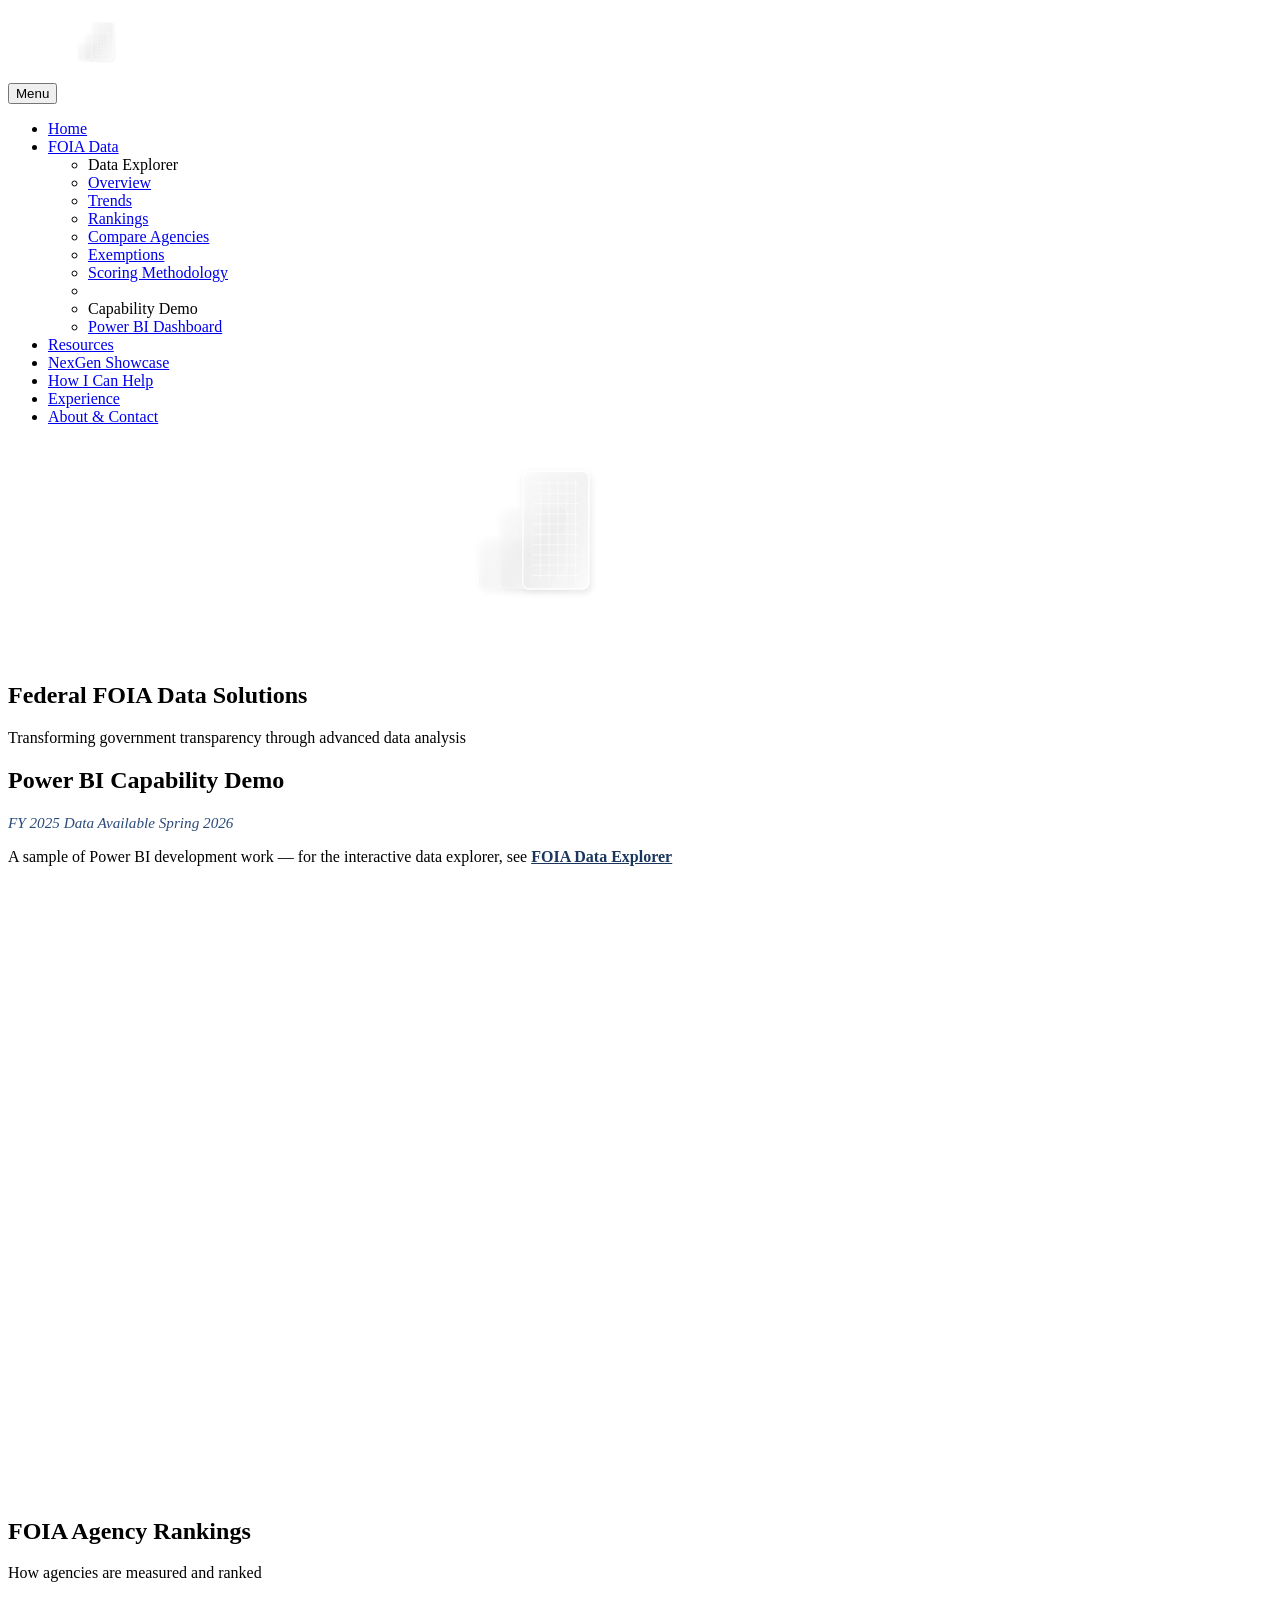
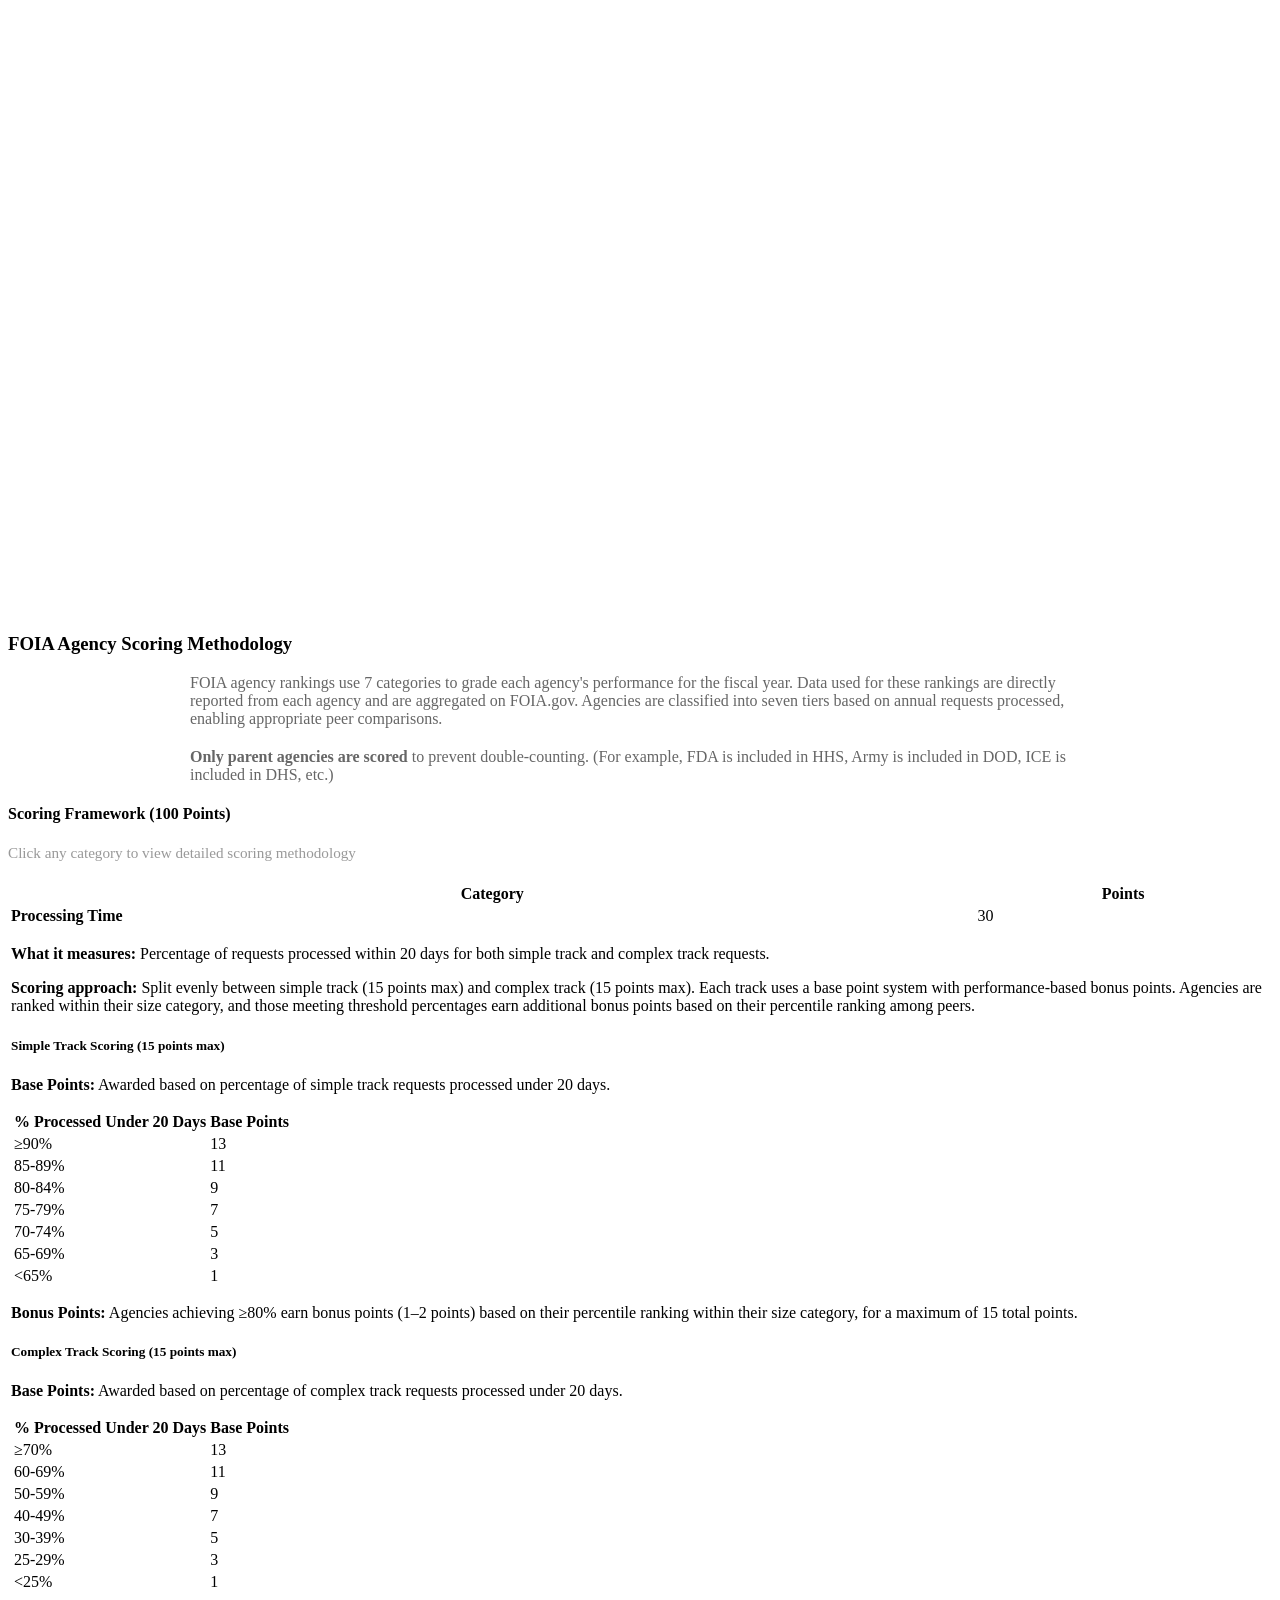
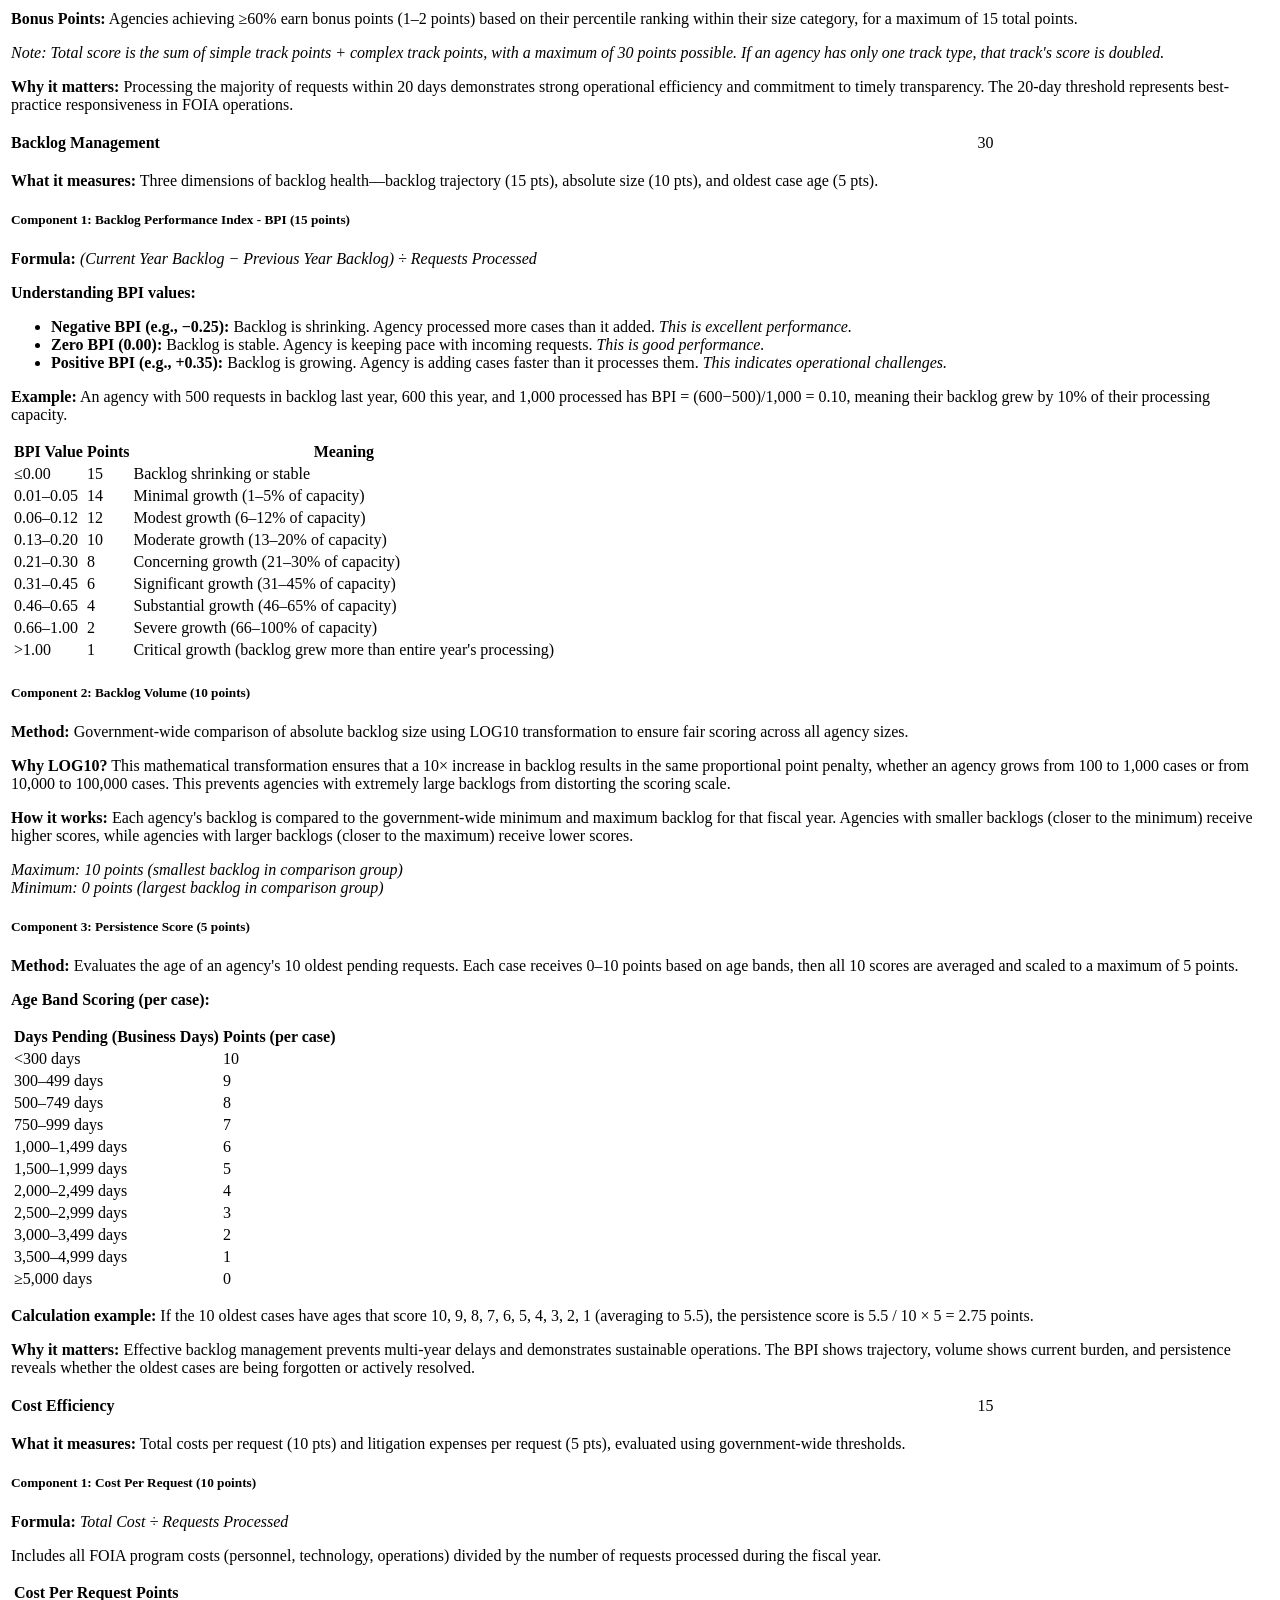
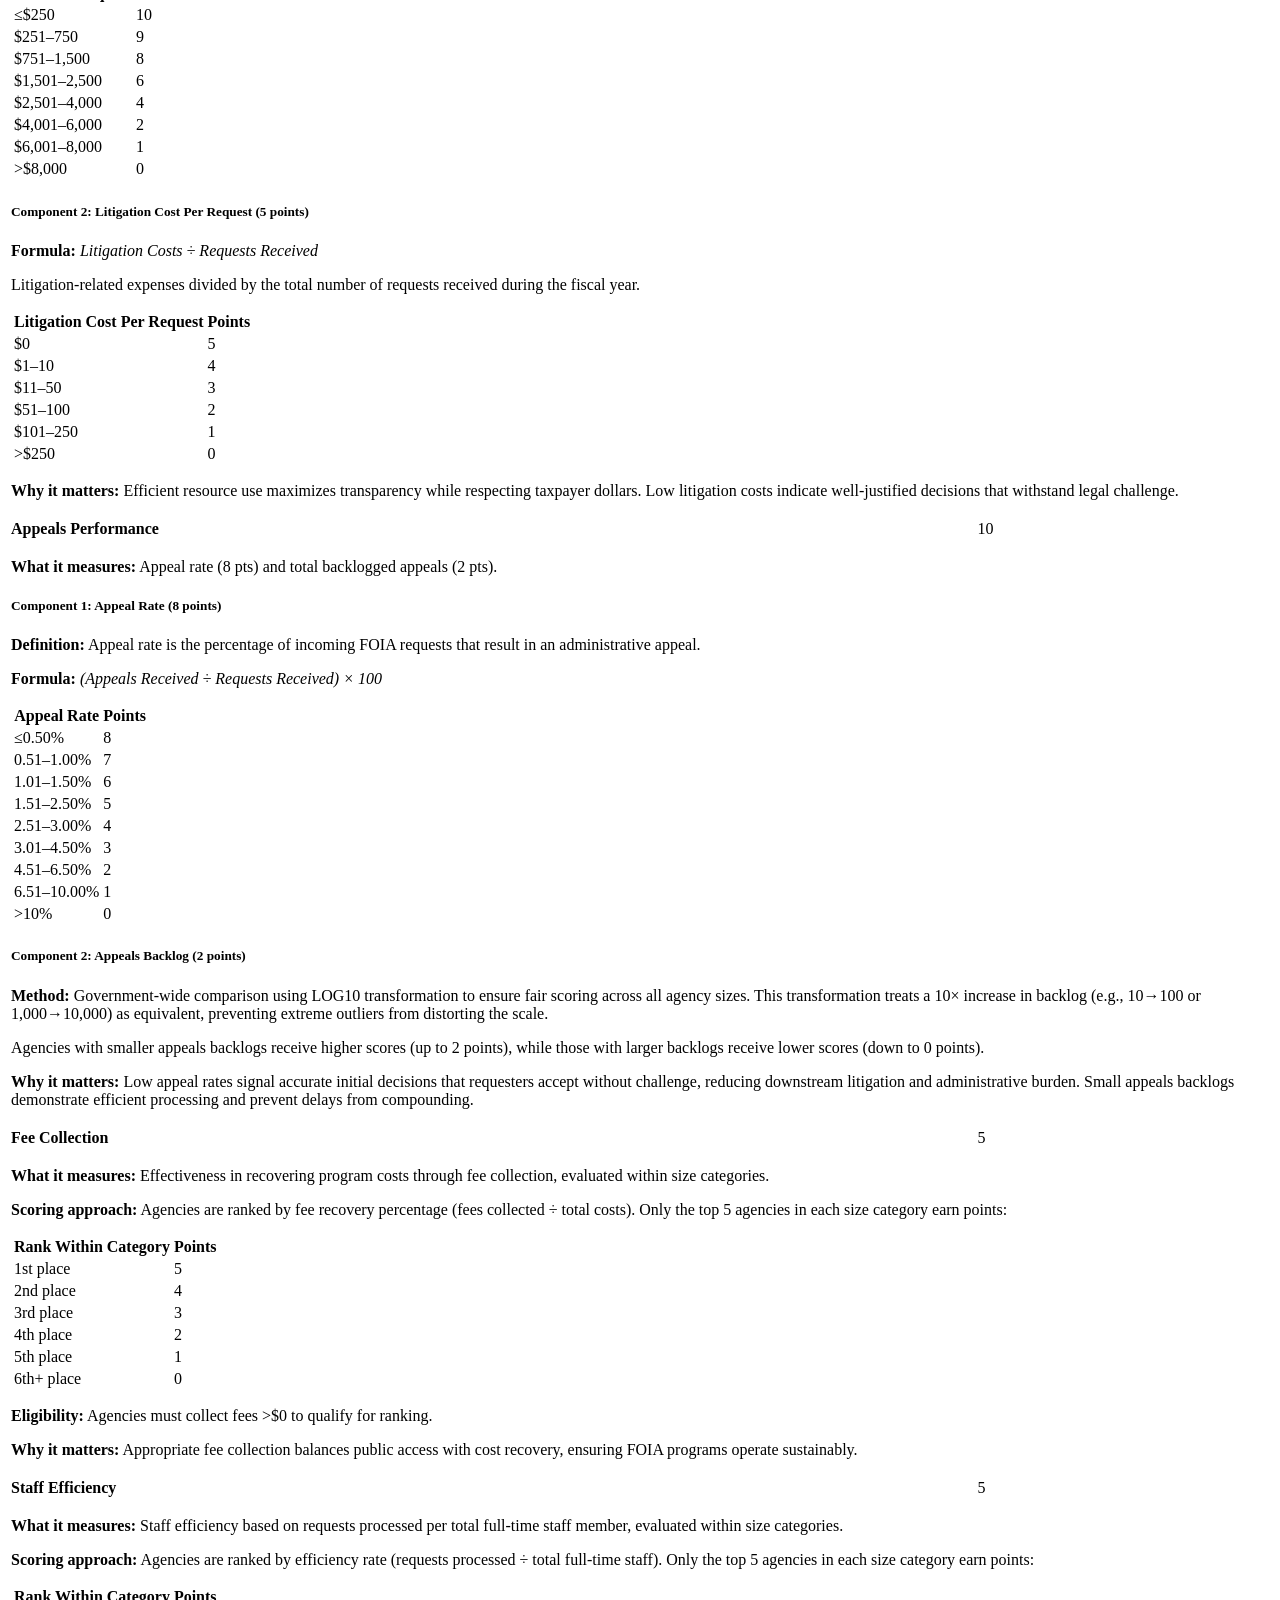
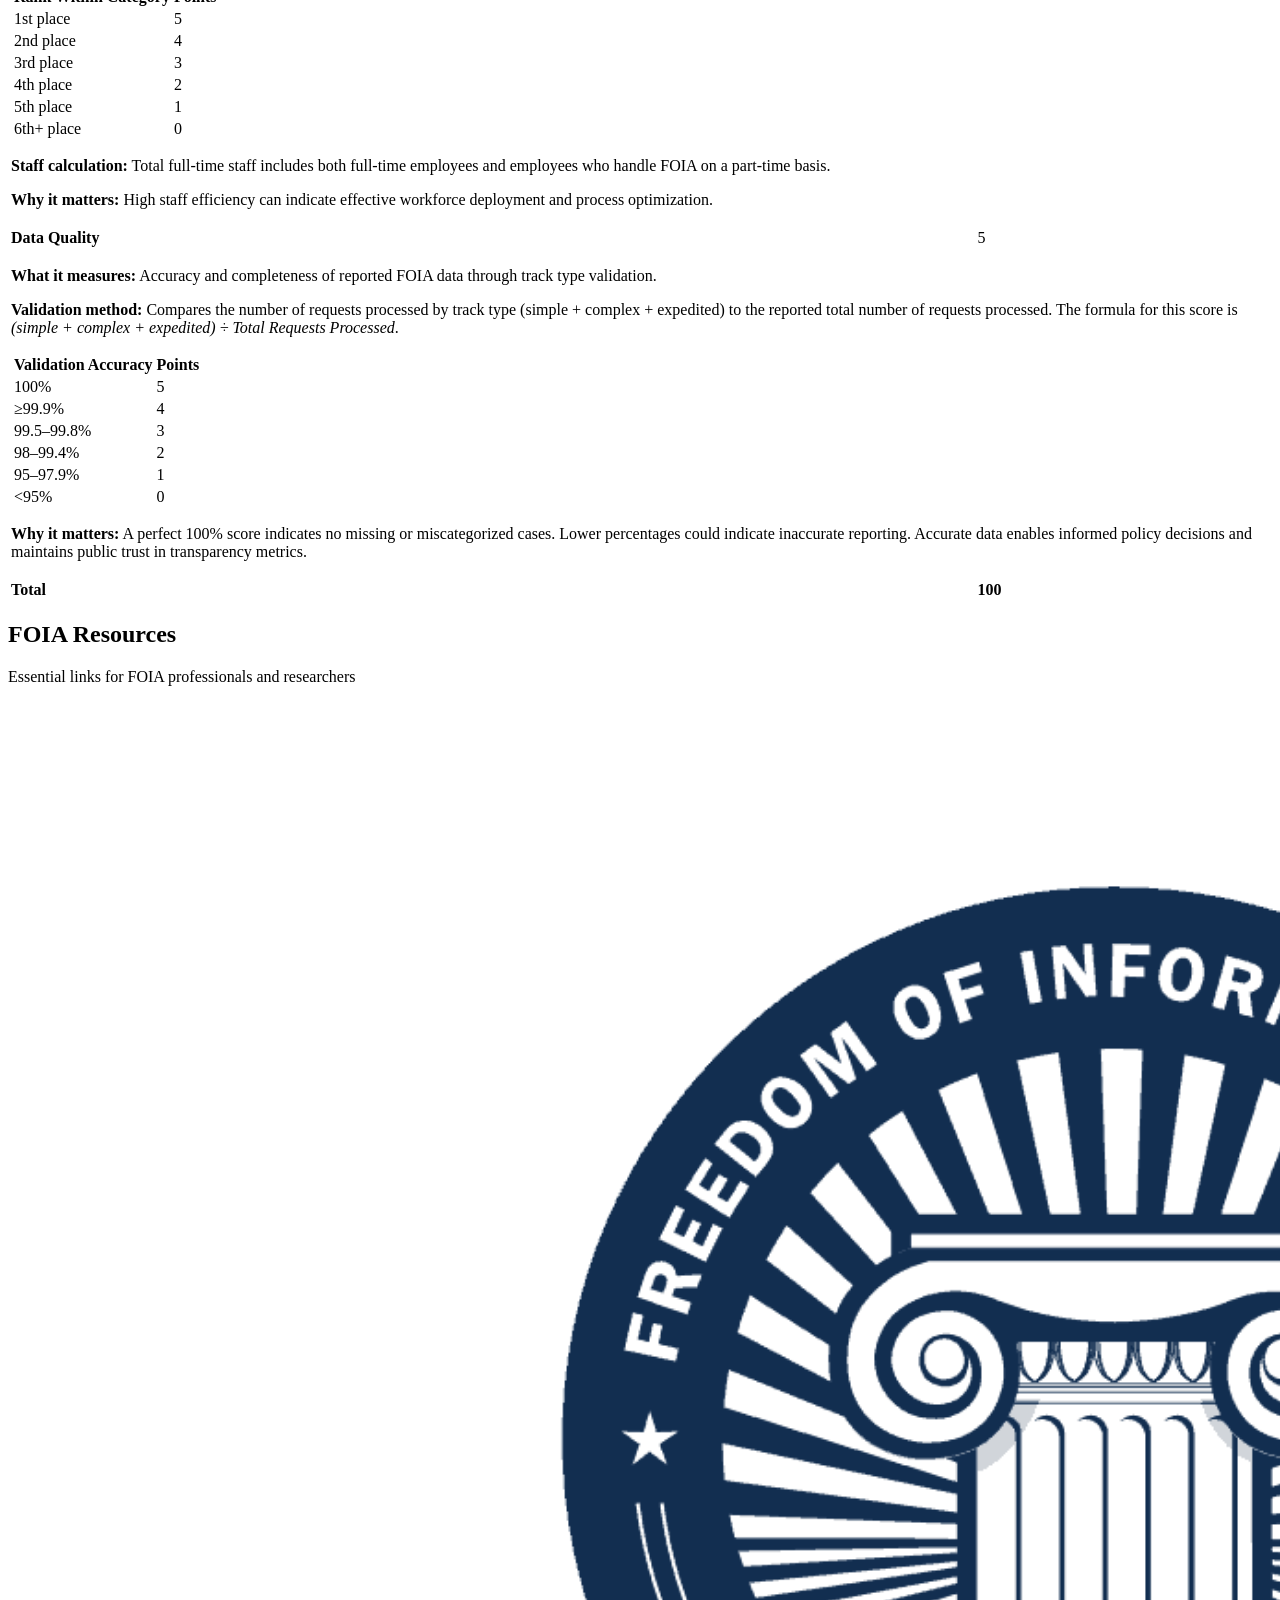
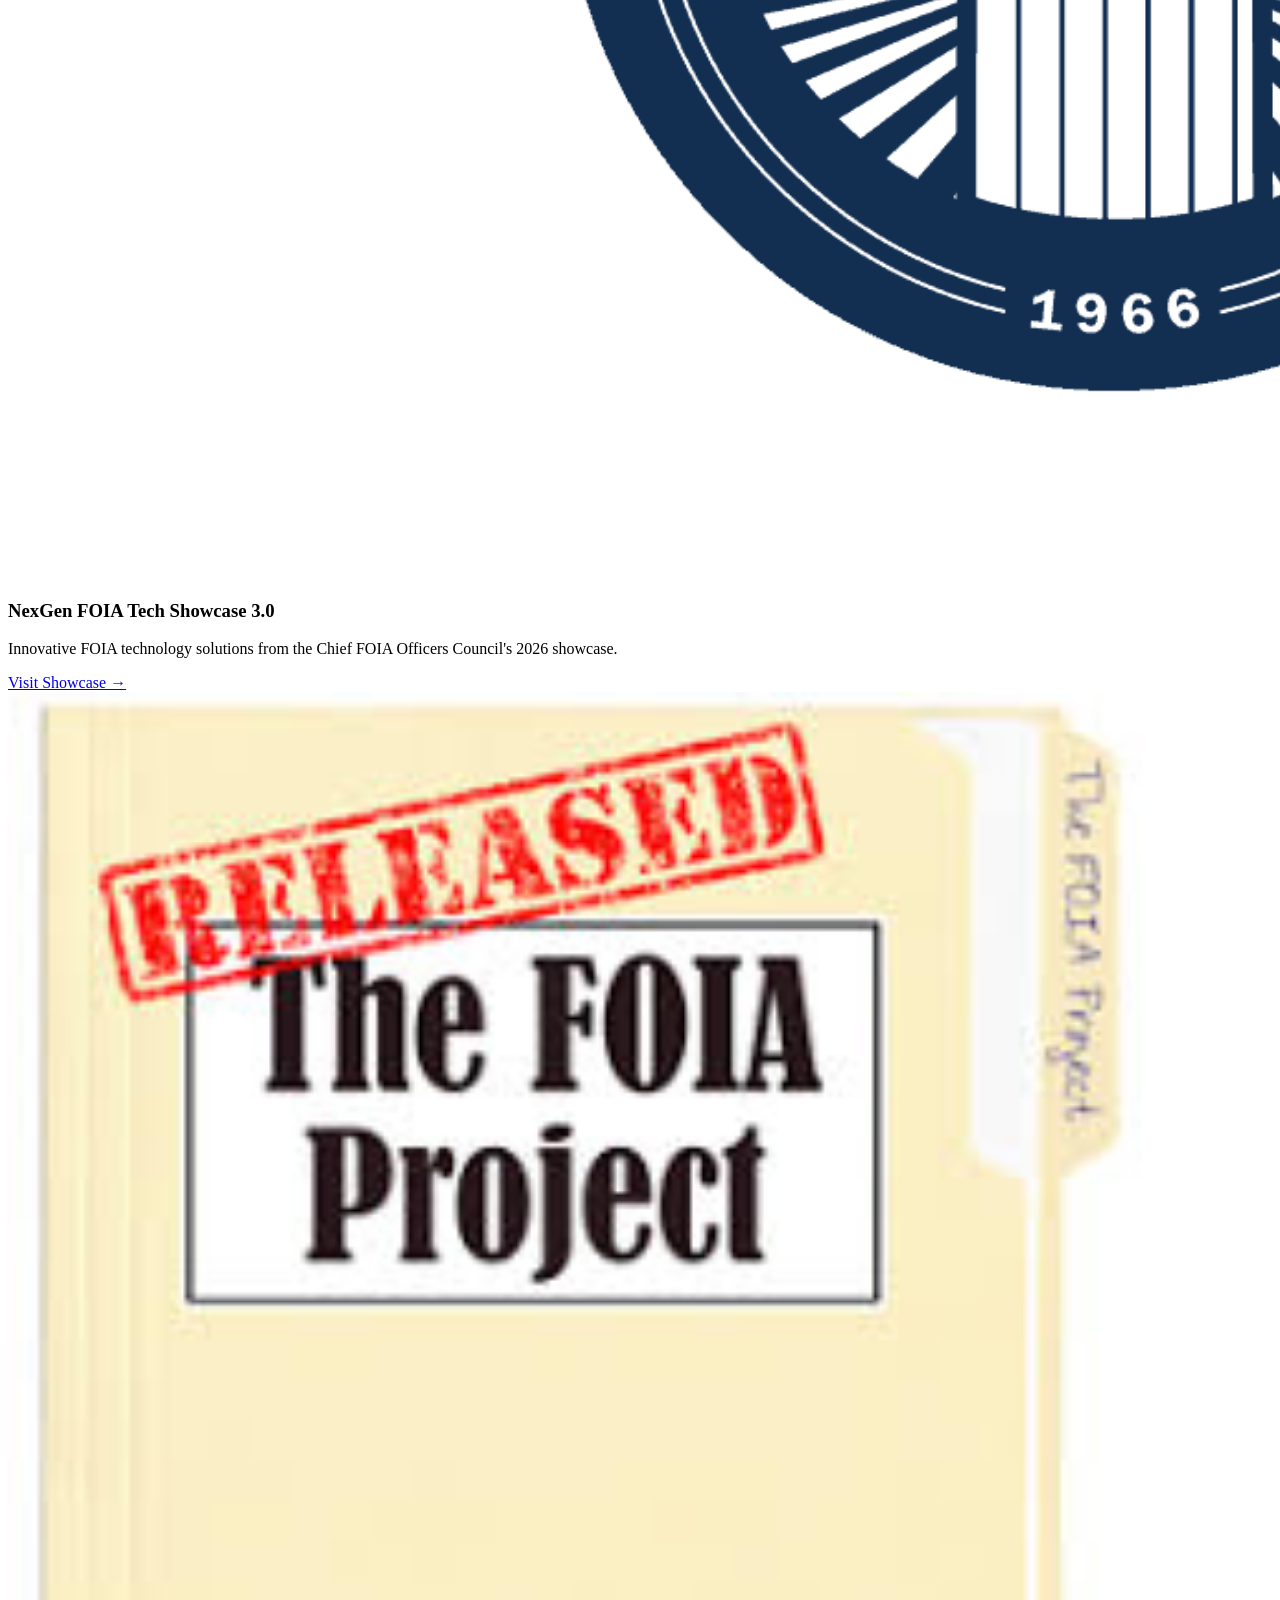
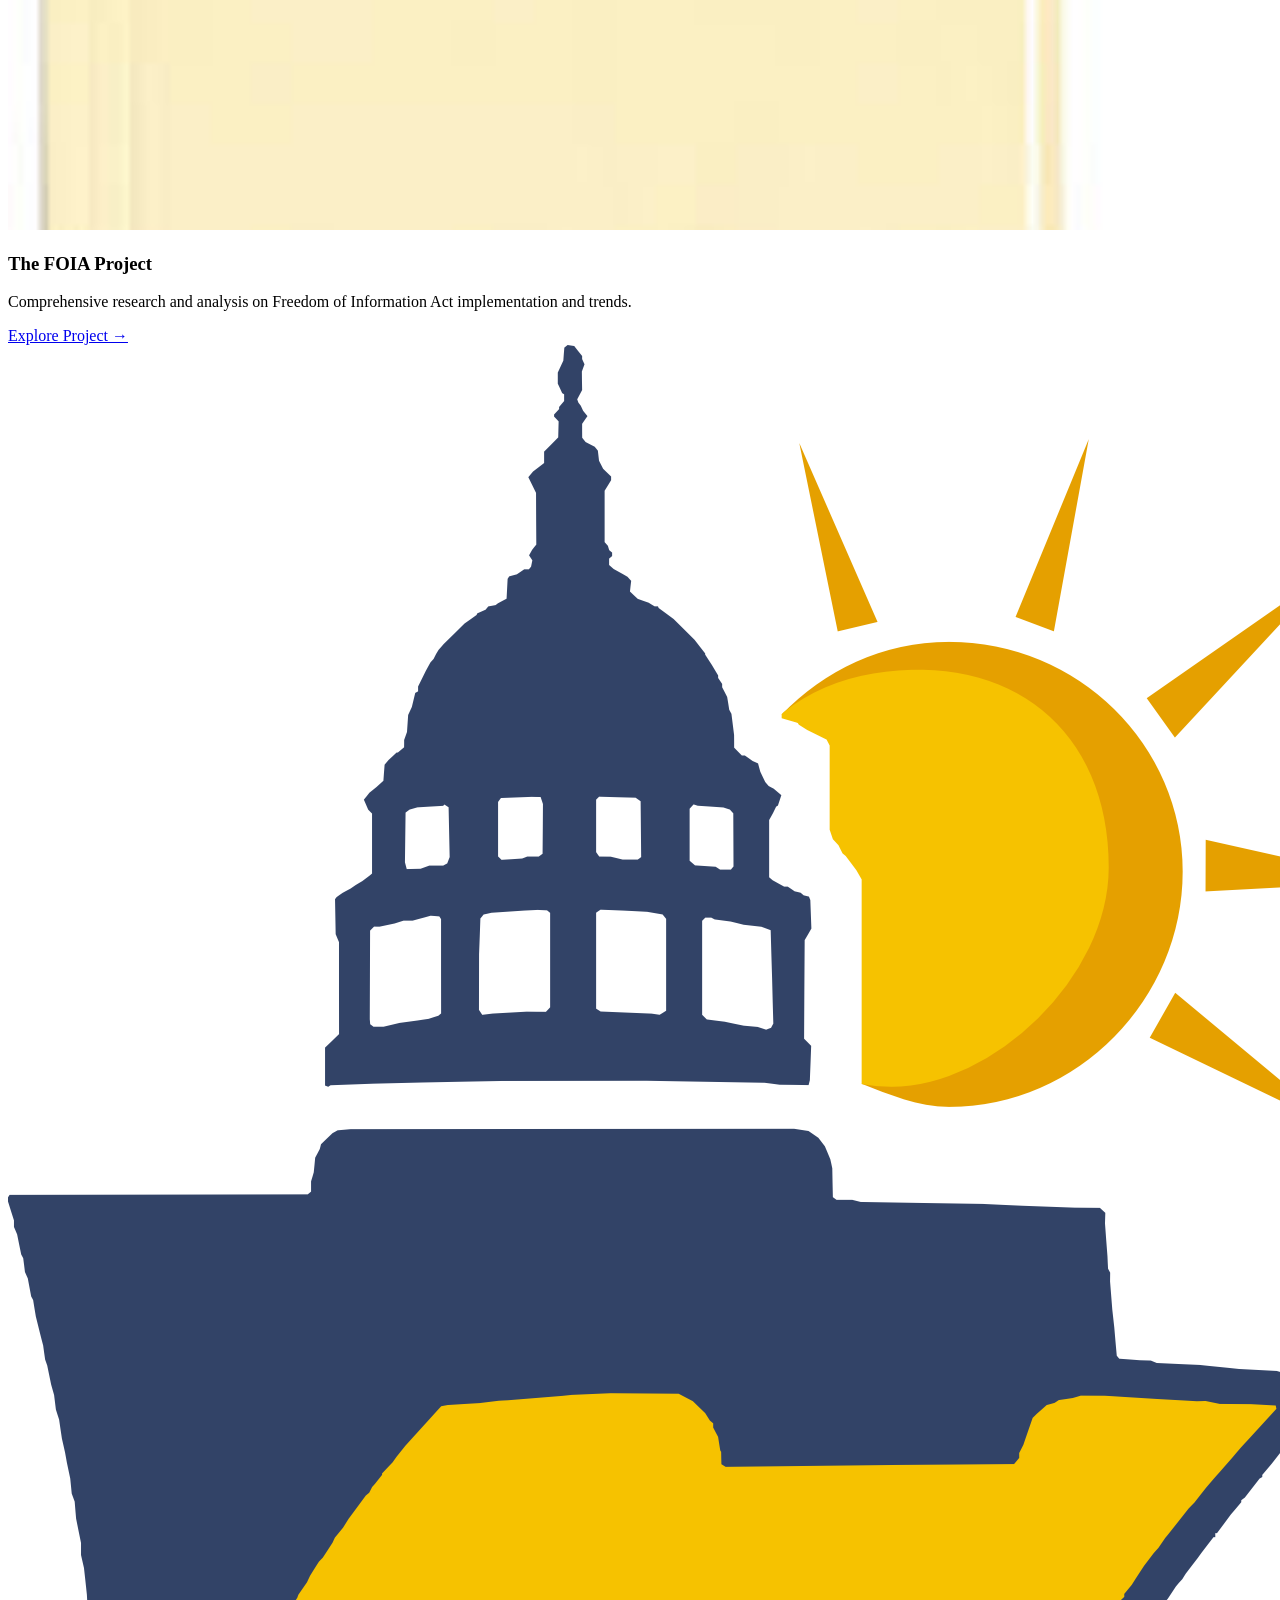
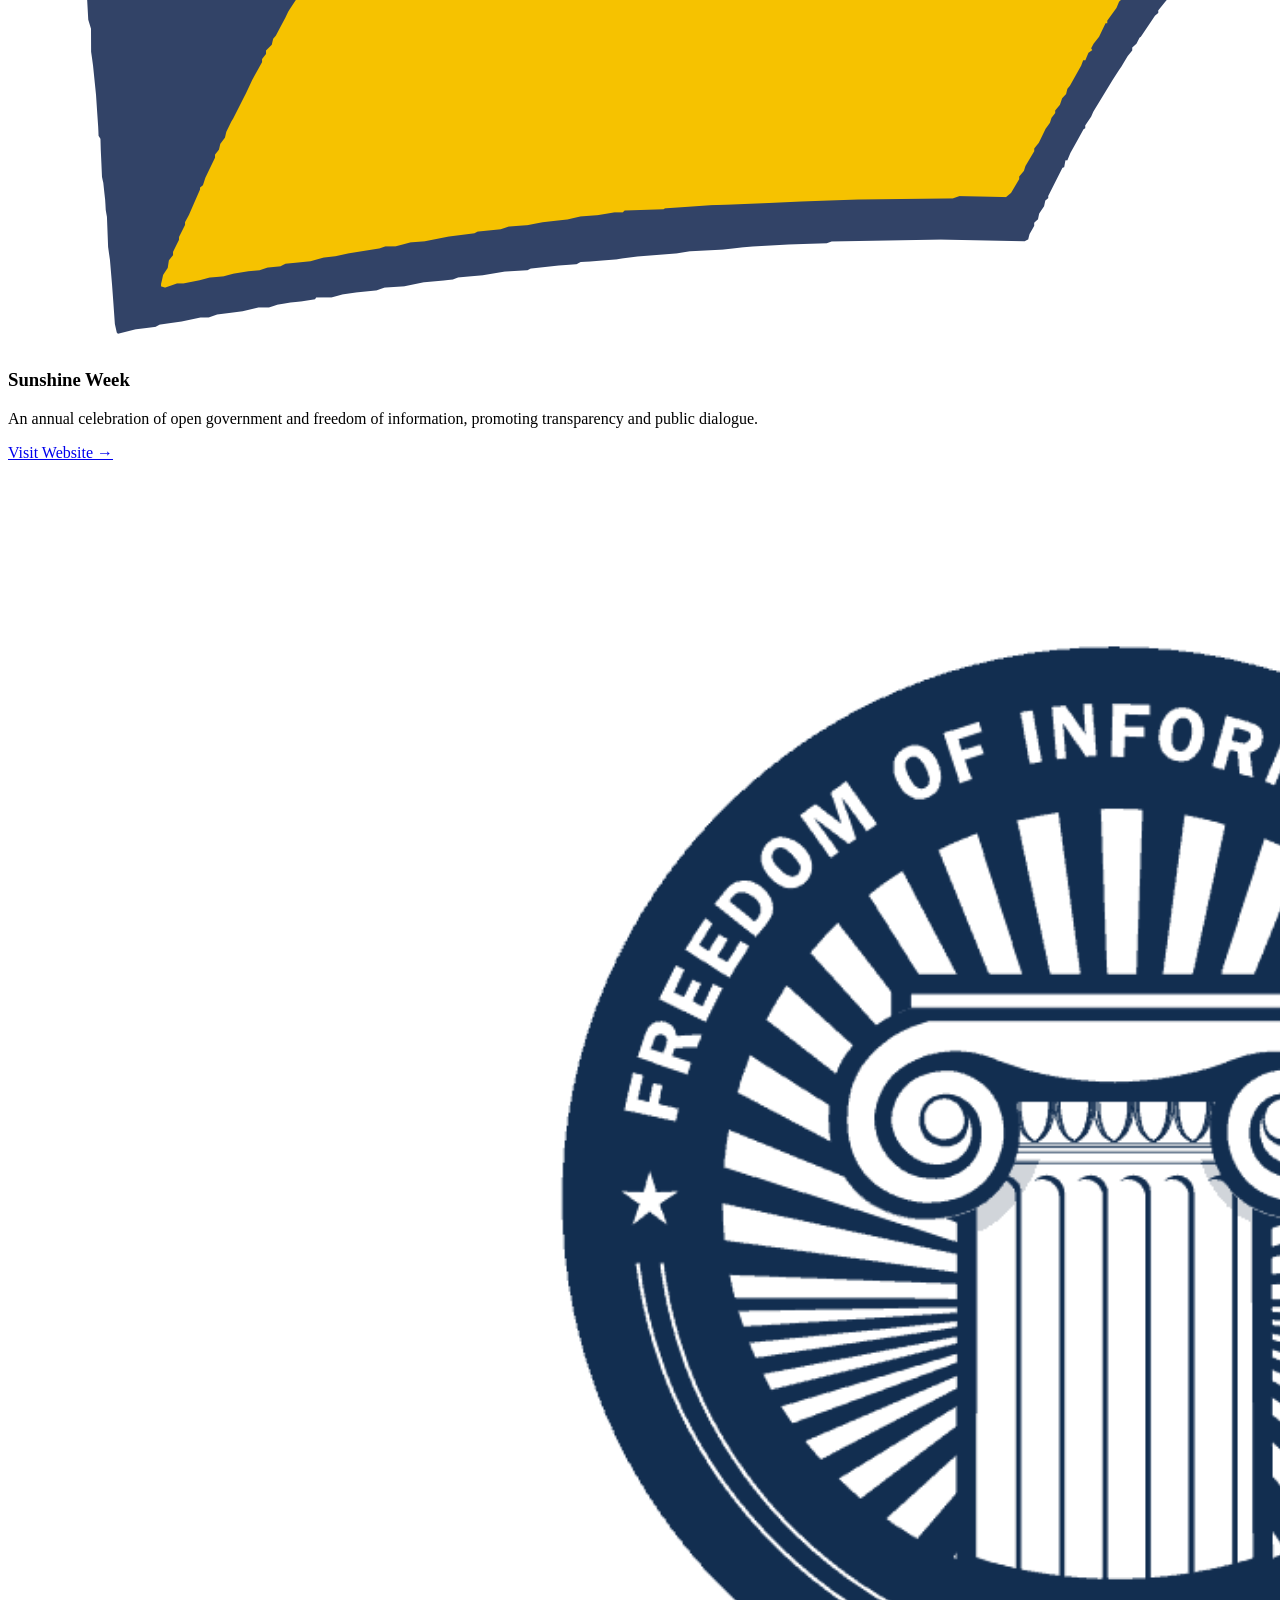
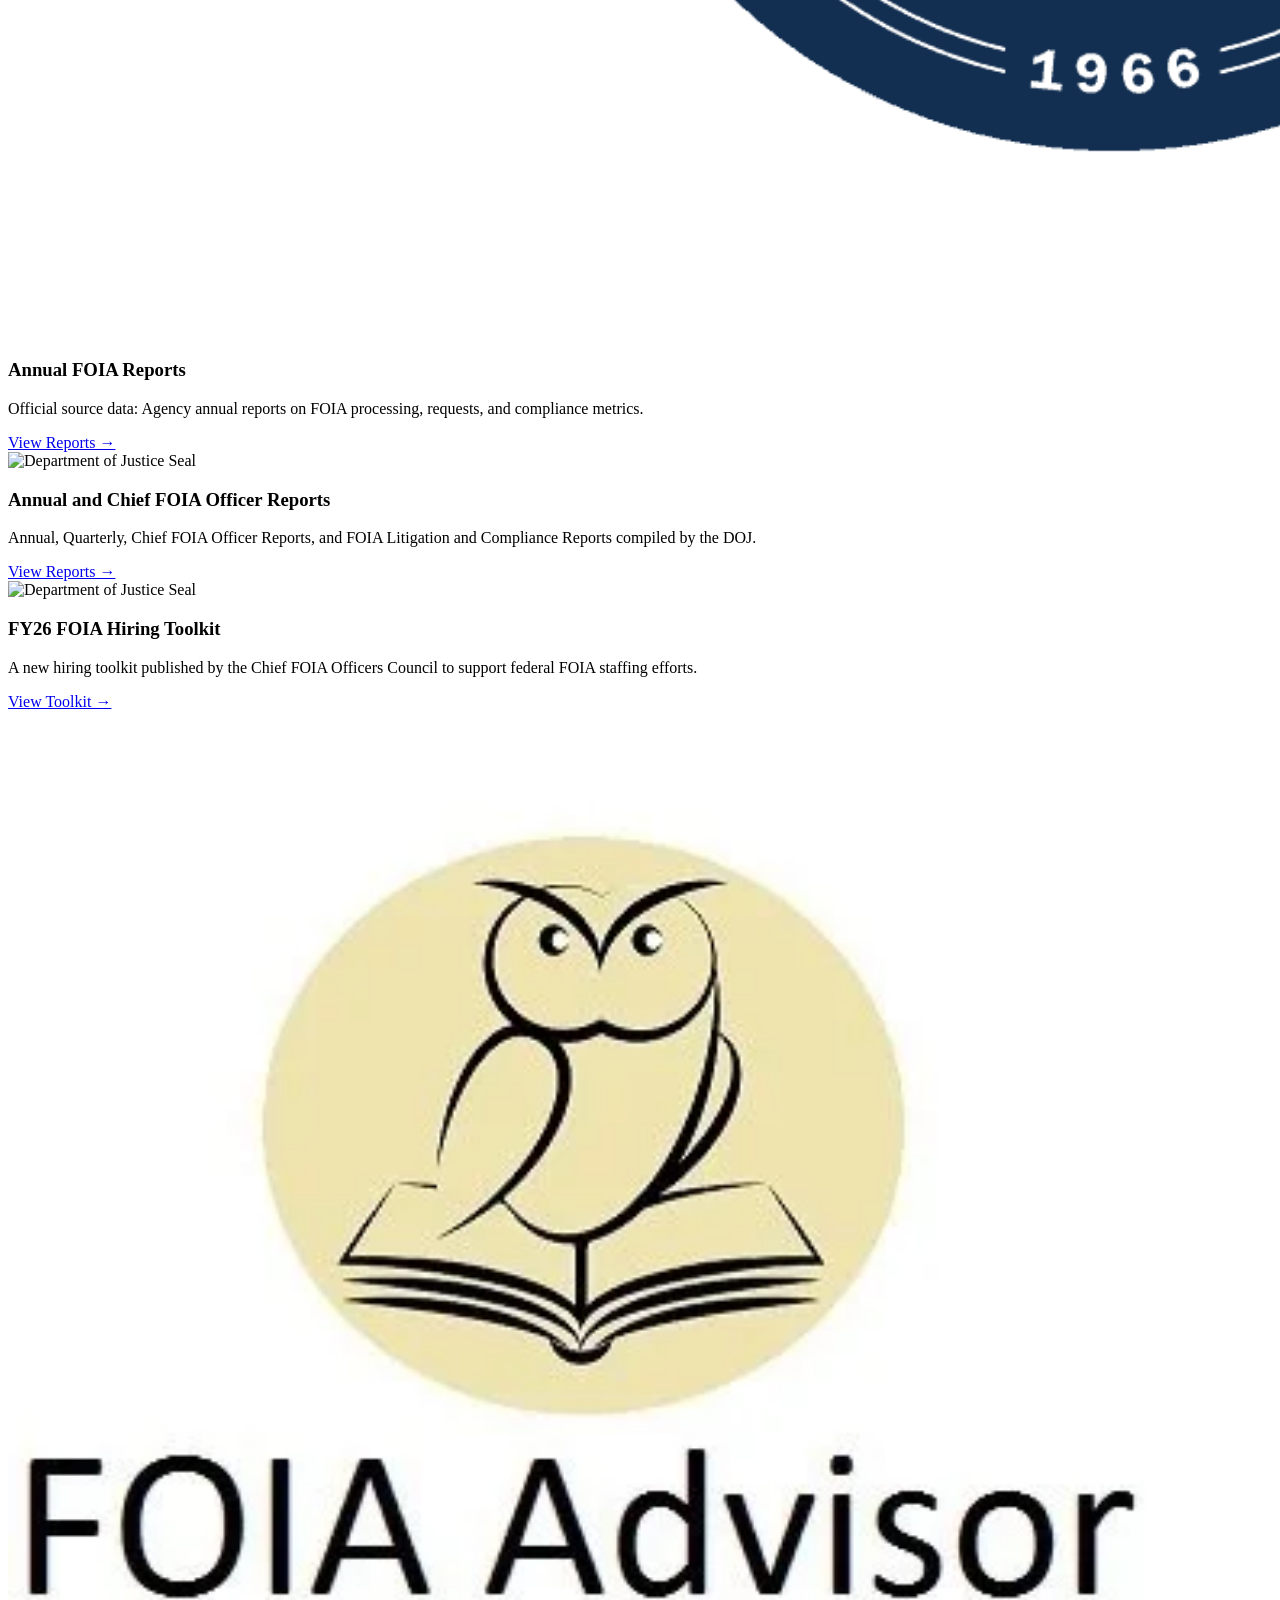
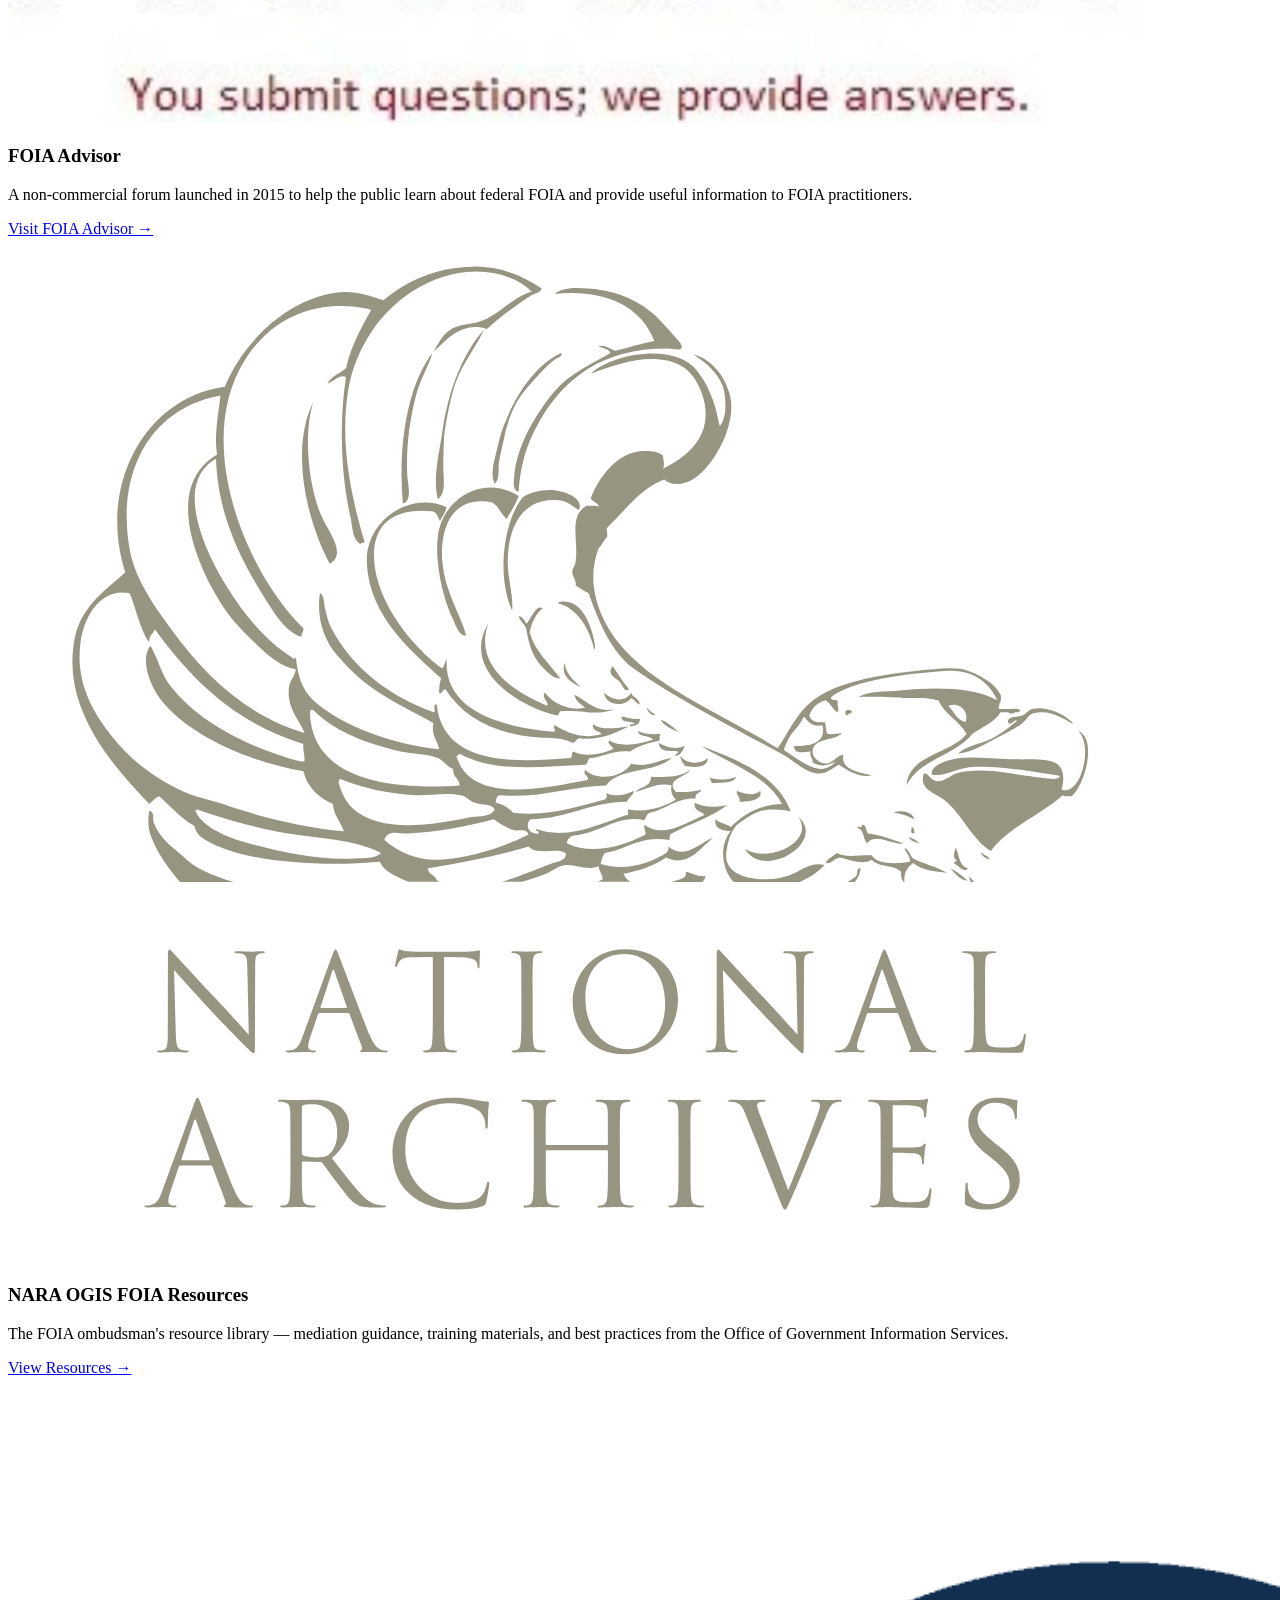
==== commit ee05303b: "Add files via upload" ====
--- a/index.html
+++ b/index.html
@@ -8,1635 +8,7 @@
     <link rel="icon" type="image/svg+xml" href="dataglass-icon-white.svg">
     <!-- Lottie Player Library for Animated Icons -->
     <script src="https://unpkg.com/@lottiefiles/lottie-player@latest/dist/lottie-player.js"></script>
-    <style>
-    /* CSS Reset for full screen display */
-* {
-    margin: 0;
-    padding: 0;
-    box-sizing: border-box;
-}
-
-html, body {
-    margin: 0;
-    padding: 0;
-    width: 100%;
-    height: 100%;
-}
-
-        body {
-            font-family: -apple-system, BlinkMacSystemFont, 'Segoe UI', Roboto, Oxygen, Ubuntu, Cantarell, sans-serif;
-            line-height: 1.6;
-            color: #1B365D;
-            background: #FFFFFF;
-        }
-
-        .container {
-            max-width: none;
-            margin: 0 auto;
-            padding: 0 40px;
-        }
-
-        /* Full width container for sections that should have no padding */
-        .full-width-container {
-            max-width: none;
-            margin: 0 auto;
-            padding: 0;
-        }
-
-        /* Navigation Bar Styles */
-        nav {
-            background: linear-gradient(135deg, #1B365D 0%, #2A4A7A 100%);
-            position: fixed;
-            top: 0;
-            left: 0;
-            right: 0;
-            z-index: 1000;
-            box-shadow: 0 2px 10px rgba(0,0,0,0.1);
-        }
-
-        .nav-container {
-            max-width: 1400px;
-            margin: 0 auto;
-            padding: 0 20px;
-            display: flex;
-            justify-content: space-between;
-            align-items: center;
-            height: 49px;
-        }
-
-        .nav-logo {
-            display: flex;
-            align-items: center;
-            justify-content: center;
-            color: white;
-            text-decoration: none;
-            transition: opacity 0.3s ease;
-            height: 100%;
-        }
-
-        .nav-logo:hover {
-            opacity: 0.9;
-        }
-
-        .nav-logo-icon {
-            width: 40px;
-            height: 40px;
-            background: rgba(255,255,255,0.2);
-            border-radius: 8px;
-            display: flex;
-            align-items: center;
-            justify-content: center;
-            font-size: 1.2em;
-        }
-
-        .nav-menu {
-            display: flex;
-            list-style: none;
-            gap: 30px;
-            margin: 0;
-            padding: 0;
-        }
-
-        .nav-item {
-            position: relative;
-        }
-
-        .nav-link {
-            color: white;
-            text-decoration: none;
-            font-weight: 500;
-            font-size: 1em;
-            padding: 10px 15px;
-            border-radius: 6px;
-            transition: all 0.3s ease;
-            display: block;
-        }
-
-        .nav-link:hover {
-            background: rgba(255,255,255,0.15);
-        }
-
-        /* Dropdown Styles */
-        .nav-dropdown {
-            position: relative;
-        }
-
-        .dropdown-toggle::after {
-            content: ' ▼';
-            font-size: 0.7em;
-            margin-left: 5px;
-        }
-
-        .dropdown-menu {
-            position: absolute;
-            top: 100%;
-            left: 0;
-            background: white;
-            min-width: 200px;
-            border-radius: 8px;
-            box-shadow: 0 4px 12px rgba(0,0,0,0.15);
-            opacity: 0;
-            visibility: hidden;
-            transform: translateY(-10px);
-            transition: all 0.3s ease;
-            margin-top: 10px;
-            list-style: none;
-            padding: 10px 0;
-        }
-
-        .nav-dropdown:hover .dropdown-menu {
-            opacity: 1;
-            visibility: visible;
-            transform: translateY(0);
-        }
-
-        .dropdown-menu li {
-            padding: 0;
-        }
-
-        .dropdown-menu a {
-            color: #1B365D;
-            text-decoration: none;
-            padding: 12px 20px;
-            display: block;
-            transition: background 0.3s ease;
-        }
-
-        .dropdown-menu a:hover {
-            background: #F8F9FA;
-        }
-
-        /* Mobile Menu Toggle */
-        .mobile-menu-toggle {
-            display: none;
-            background: none;
-            border: none;
-            color: white;
-            font-size: 1.8em;
-            cursor: pointer;
-            padding: 5px;
-        }
-
-        /* Mobile Styles */
-        @media (max-width: 768px) {
-            .mobile-menu-toggle {
-                display: block;
-            }
-
-            .nav-menu {
-                position: fixed;
-                top: 70px;
-                left: 0;
-                right: 0;
-                background: linear-gradient(135deg, #1B365D 0%, #2A4A7A 100%);
-                flex-direction: column;
-                gap: 0;
-                padding: 20px 0;
-                max-height: 0;
-                overflow: hidden;
-                transition: max-height 0.3s ease;
-                box-shadow: 0 4px 10px rgba(0,0,0,0.1);
-            }
-
-            .nav-menu.active {
-                max-height: 600px;
-            }
-
-            .nav-item {
-                padding: 0 40px;
-            }
-
-            .nav-link {
-                padding: 15px 0;
-            }
-
-            .dropdown-menu {
-                position: static;
-                opacity: 1;
-                visibility: visible;
-                transform: none;
-                box-shadow: none;
-                background: rgba(255,255,255,0.1);
-                margin: 10px 0;
-                display: none;
-            }
-
-            .nav-dropdown.active .dropdown-menu {
-                display: block;
-            }
-
-            .dropdown-menu a {
-                color: white;
-                padding: 10px 20px;
-            }
-
-            .dropdown-menu a:hover {
-                background: rgba(255,255,255,0.1);
-            }
-        }
-
-        /* Add padding to body to account for fixed nav */
-        body {
-            padding-top: 49px;
-        }
-
-        /* Hero Section */
-        .hero {
-            background: linear-gradient(135deg, #1B365D 0%, #2A4A7A 100%);
-            color: #FFFFFF;
-            padding: 50px 0;
-            text-align: center;
-            position: relative;
-            overflow: hidden;
-        }
-
-        .hero::before {
-            content: '';
-            position: absolute;
-            top: 0;
-            left: 0;
-            right: 0;
-            bottom: 0;
-            background: url('data:image/svg+xml,<svg xmlns="http://www.w3.org/2000/svg" viewBox="0 0 100 100"><defs><pattern id="grid" width="10" height="10" patternUnits="userSpaceOnUse"><path d="M 10 0 L 0 0 0 10" fill="none" stroke="rgba(255,255,255,0.1)" stroke-width="0.5"/></pattern></defs><rect width="100" height="100" fill="url(%23grid)"/></svg>');
-            background-repeat: repeat;
-            background-position: 0 0;
-            opacity: 0.3;
-        }
-
-        .hero-content {
-            position: relative;
-            z-index: 2;
-        }
-
-        .hero h1 {
-            font-size: 3em;
-            font-weight: 700;
-            margin-bottom: 20px;
-            letter-spacing: -1px;
-            opacity: 0;
-            animation: fadeInUp 1s ease forwards;
-        }
-
-        .hero h2 {
-            font-size: 1.9rem;
-            margin-bottom: 1rem;
-            font-weight: 500;
-            opacity: 0;
-            animation: fadeInUp 1s ease 0.2s forwards;
-        }
-
-        .hero p {
-            font-size: 1.05em;
-            margin-bottom: 30px;
-            opacity: 0.9;
-            max-width: 700px;
-            margin-left: auto;
-            margin-right: auto;
-            opacity: 0;
-            animation: fadeInUp 1s ease 0.3s forwards;
-        }
-
-        /* Power BI Section */
-        .powerbi-section {
-            padding: 80px 0;
-            background: #F8F9FA;
-            text-align: center;
-        }
-
-        .section-title {
-            text-align: center;
-            margin-bottom: 3rem;
-        }
-
-        .section-title h2 {
-            font-size: 2.2em;
-            font-weight: 700;
-            margin-bottom: 20px;
-            color: #1B365D;
-        }
-
-        .section-title p {
-            font-size: 1.1em;
-            color: #666;
-            max-width: 600px;
-            margin: 0 auto;
-        }
-
-        .powerbi-container {
-            max-width: 1400px;
-            margin: 40px auto 0;
-            padding: 0;
-        }
-
-        .powerbi-container iframe {
-            display: block;
-            margin: 0 auto;
-            width: 100%;
-            max-width: 980px;
-            border: none;
-            border-radius: 8px;
-            box-shadow: 0 4px 15px rgba(27, 54, 93, 0.15);
-        }
-
-        .powerbi-placeholder {
-            border: 2px dashed #E8E8E8;
-            border-radius: 12px;
-            padding: 40px;
-            width: 100%;
-        }
-
-        .powerbi-placeholder h3 {
-            font-size: 1.5em;
-            color: #1B365D;
-            font-weight: 600;
-            margin-bottom: 15px;
-        }
-
-        .powerbi-placeholder p {
-            color: #666;
-            font-size: 1.1em;
-        }
-
-        /* FOIA Agency Rankings Section */
-        .rankings-section {
-            padding: 80px 0;
-            background: #FFFFFF;
-        }
-
-        .methodology-text {
-            max-width: 1200px;
-            margin: 40px auto;
-            padding: 0 40px;
-            text-align: center;
-        }
-
-        .methodology-text p {
-            color: #666;
-            font-size: 1em;
-            margin-bottom: 20px;
-            line-height: 1.7;
-        }
-
-        .methodology-text h3 {
-            color: #1B365D;
-            font-size: 1.4em;
-            margin-top: 30px;
-            margin-bottom: 15px;
-        }
-
-        /* Methodology Accordion Styles */
-        .methodology-overview {
-            background: #F8F9FA;
-            padding: 30px;
-            border-radius: 12px;
-            margin-bottom: 30px;
-            text-align: center;
-        }
-
-        .methodology-overview h4 {
-            color: #1B365D;
-            font-size: 1.3em;
-            margin-bottom: 20px;
-        }
-
-        .methodology-table {
-            width: 100%;
-            max-width: 800px;
-            margin: 20px auto;
-            border-collapse: collapse;
-            background: white;
-            border-radius: 8px;
-            overflow: hidden;
-            box-shadow: 0 2px 8px rgba(27, 54, 93, 0.1);
-        }
-
-        .methodology-table th {
-            background: linear-gradient(135deg, #1B365D, #2A4A7A);
-            color: white;
-            padding: 15px;
-            text-align: left;
-            font-weight: 600;
-        }
-
-        .methodology-table td {
-            padding: 12px 15px;
-            border-bottom: 1px solid #E8E8E8;
-            color: #666;
-        }
-
-        .methodology-table tr:last-child td {
-            border-bottom: none;
-            font-weight: 600;
-            background: #F8F9FA;
-            color: #1B365D;
-        }
-
-        .methodology-table tbody tr {
-            cursor: pointer;
-            transition: all 0.3s ease;
-        }
-
-        .methodology-table tbody tr:hover {
-            background: #F8F9FA;
-        }
-
-        .methodology-table tbody tr.clickable-row {
-            position: relative;
-        }
-
-        .methodology-table tbody tr.clickable-row::after {
-            content: '▼';
-            position: absolute;
-            right: 15px;
-            top: 50%;
-            transform: translateY(-50%);
-            font-size: 0.9em;
-            color: #1B365D;
-            transition: transform 0.3s ease;
-        }
-
-        .methodology-table tbody tr.clickable-row.active::after {
-            transform: translateY(-50%) rotate(180deg);
-        }
-
-        /* Detail rows that expand from table */
-        .table-detail-row {
-            display: none;
-            background: white;
-        }
-
-        .table-detail-row.active {
-            display: table-row;
-        }
-
-        .table-detail-cell {
-            padding: 30px 25px;
-            border-bottom: 2px solid #1B365D;
-            text-align: left;
-            color: #666;
-            line-height: 1.7;
-        }
-
-        .table-detail-cell h5 {
-            color: #1B365D;
-            font-size: 1.1em;
-            margin: 20px 0 10px 0;
-            font-weight: 600;
-        }
-
-        .table-detail-cell p {
-            margin-bottom: 15px;
-        }
-
-        .table-detail-cell strong {
-            color: #1B365D;
-        }
-
-        .table-detail-cell ul {
-            margin: 15px 0 15px 30px;
-        }
-
-        .table-detail-cell li {
-            margin-bottom: 8px;
-        }
-
-        .accordion-item {
-            background: white;
-            border-radius: 12px;
-            margin-bottom: 15px;
-            box-shadow: 0 2px 8px rgba(27, 54, 93, 0.1);
-            overflow: hidden;
-            transition: all 0.3s ease;
-        }
-
-        .accordion-item:hover {
-            box-shadow: 0 4px 12px rgba(27, 54, 93, 0.15);
-        }
-
-        .accordion-header {
-            background: linear-gradient(135deg, #1B365D, #2A4A7A);
-            color: white;
-            padding: 20px 25px;
-            cursor: pointer;
-            display: flex;
-            justify-content: space-between;
-            align-items: center;
-            transition: all 0.3s ease;
-        }
-
-        .accordion-header:hover {
-            background: linear-gradient(135deg, #0F2A4A, #1B365D);
-        }
-
-        .accordion-header h4 {
-            margin: 0;
-            font-size: 1.3em;
-            font-weight: 600;
-        }
-
-        .accordion-icon {
-            font-size: 1.5em;
-            transition: transform 0.3s ease;
-        }
-
-        .accordion-item.active .accordion-icon {
-            transform: rotate(180deg);
-        }
-
-        .accordion-content {
-            max-height: 0;
-            overflow: hidden;
-            transition: max-height 0.4s ease;
-            background: white;
-        }
-
-        .accordion-item.active .accordion-content {
-            max-height: 5000px;
-        }
-
-        .accordion-inner {
-            padding: 30px 25px;
-            text-align: left;
-            color: #666;
-            line-height: 1.7;
-        }
-
-        .accordion-inner h5 {
-            color: #1B365D;
-            font-size: 1.1em;
-            margin: 20px 0 10px 0;
-            font-weight: 600;
-        }
-
-        .accordion-inner p {
-            margin-bottom: 15px;
-        }
-
-        .accordion-inner strong {
-            color: #1B365D;
-        }
-
-        .accordion-inner ul {
-            margin: 15px 0 15px 30px;
-        }
-
-        .accordion-inner li {
-            margin-bottom: 8px;
-        }
-
-        .detail-table {
-            width: 100%;
-            margin: 20px 0;
-            border-collapse: collapse;
-            background: #F8F9FA;
-            border-radius: 8px;
-            overflow: hidden;
-        }
-
-        .detail-table th {
-            background: #1B365D;
-            color: white;
-            padding: 12px;
-            text-align: left;
-            font-weight: 600;
-            font-size: 0.95em;
-        }
-
-        .detail-table td {
-            padding: 10px 12px;
-            border-bottom: 1px solid #E8E8E8;
-        }
-
-        .detail-table tr:last-child td {
-            border-bottom: none;
-        }
-
-        /* Links Section */
-        .links-section {
-            padding: 80px 0;
-            background: linear-gradient(135deg, #F8F9FA 0%, #E8E9EB 100%);
-        }
-
-        .links-grid {
-            display: grid;
-            grid-template-columns: repeat(2, 1fr);
-            gap: 20px;
-            margin-top: 40px;
-            padding: 0 20px;
-            max-width: 1200px;
-            margin-left: auto;
-            margin-right: auto;
-        }
-
-        .link-card {
-            background: rgba(255, 255, 255, 0.5);
-            backdrop-filter: blur(12px);
-            padding: 18px;
-            border-radius: 12px;
-            display: flex;
-            align-items: center;
-            gap: 20px;
-            transition: all 0.3s ease;
-            border: 1px solid rgba(255, 255, 255, 0.6);
-            box-shadow: 
-                0 4px 20px rgba(27, 54, 93, 0.12),
-                inset 0 1px 1px rgba(255, 255, 255, 0.8);
-            position: relative;
-            overflow: hidden;
-        }
-
-        /* Static glass reflection at top */
-        .link-card::after {
-            content: '';
-            position: absolute;
-            top: 0;
-            left: 0;
-            right: 0;
-            height: 40%;
-            background: linear-gradient(
-                180deg,
-                rgba(255, 255, 255, 0.4) 0%,
-                rgba(255, 255, 255, 0.1) 50%,
-                transparent 100%
-            );
-            pointer-events: none;
-            border-radius: 12px 12px 0 0;
-        }
-
-        /* Glass reflection streak on hover */
-        .link-card::before {
-            content: '';
-            position: absolute;
-            top: 0;
-            left: -100%;
-            width: 50%;
-            height: 100%;
-            background: linear-gradient(
-                90deg,
-                transparent 0%,
-                rgba(255, 255, 255, 0.3) 50%,
-                transparent 100%
-            );
-            transform: skewX(-20deg);
-            transition: left 0.6s ease;
-            z-index: 2;
-        }
-
-        .link-card:hover::before {
-            left: 150%;
-        }
-
-        .link-card:hover {
-            transform: translateY(-3px) scale(1.01);
-            box-shadow: 
-                0 8px 30px rgba(27, 54, 93, 0.18),
-                inset 0 1px 1px rgba(255, 255, 255, 0.9);
-            background: rgba(255, 255, 255, 0.65);
-            border: 1px solid rgba(255, 255, 255, 0.8);
-        }
-
-        .link-icon {
-            width: 95px;
-            height: 95px;
-            flex-shrink: 0;
-            border-radius: 10px;
-            display: flex;
-            align-items: center;
-            justify-content: center;
-            overflow: hidden;
-            margin: 0;
-            position: relative;
-            z-index: 1;
-        }
-
-        /* Larger size for FOIA Logo images only */
-        .link-icon-large {
-            width: 95px;
-            height: 95px;
-        }
-
-        .link-icon img {
-            width: 100%;
-            height: 100%;
-            object-fit: contain;
-        }
-
-        .link-content {
-            flex: 1;
-            display: flex;
-            flex-direction: column;
-            gap: 8px;
-            position: relative;
-            z-index: 1;
-        }
-
-        .link-card h3 {
-            font-size: 1.1em;
-            font-weight: 600;
-            margin: 0;
-            color: #1B365D;
-        }
-
-        .link-card p {
-            color: #666;
-            line-height: 1.5;
-            font-size: 0.9em;
-            margin: 0;
-        }
-
-        .link-button {
-            display: inline-block;
-            background: #1B365D;
-            color: #FFFFFF;
-            padding: 8px 16px;
-            border-radius: 6px;
-            text-decoration: none;
-            font-weight: 600;
-            font-size: 0.9em;
-            transition: all 0.3s ease;
-            align-self: flex-start;
-        }
-
-        .link-button:hover {
-            background: #0F2A4A;
-            transform: translateX(3px);
-        }
-
-        /* About Section */
-        /* Combined About Me & Connect Section */
-        .about-connect-section {
-            padding: 80px 0;
-            background: linear-gradient(135deg, #1B365D 0%, #2A4A7A 100%);
-            position: relative;
-            overflow: hidden;
-        }
-
-        .about-connect-section::before {
-            content: '';
-            position: absolute;
-            top: 0;
-            left: 0;
-            right: 0;
-            bottom: 0;
-            background: url('data:image/svg+xml,<svg xmlns="http://www.w3.org/2000/svg" viewBox="0 0 100 100"><defs><pattern id="grid" width="10" height="10" patternUnits="userSpaceOnUse"><path d="M 10 0 L 0 0 0 10" fill="none" stroke="rgba(255,255,255,0.1)" stroke-width="0.5"/></pattern></defs><rect width="100" height="100" fill="url(%23grid)"/></svg>');
-            background-repeat: repeat;
-            background-position: 0 0;
-            opacity: 0.3;
-        }
-
-        #about .section-title h2 {
-            color: #FFFFFF;
-        }
-
-        #about .section-title p {
-            color: rgba(255, 255, 255, 0.9);
-        }
-
-        .about-connect-grid {
-            max-width: 1200px;
-            margin: 40px auto 0;
-            padding: 0 40px;
-            display: grid;
-            grid-template-columns: 1fr 1fr;
-            gap: 60px;
-            align-items: start;
-            position: relative;
-            z-index: 2;
-        }
-
-        .about-side {
-            display: flex;
-            flex-direction: column;
-            gap: 15px;
-            background: rgba(255, 255, 255, 0.10);
-            padding: 35px;
-            border-radius: 12px;
-            box-shadow: 0 5px 20px rgba(0, 0, 0, 0.3);
-            border: 1px solid rgba(255, 255, 255, 0.2);
-            position: relative;
-            z-index: 2;
-        }
-
-        .about-side h3 {
-            font-size: 1.6em;
-            color: #FFFFFF;
-            margin-bottom: 0;
-        }
-
-        .about-image {
-            background: rgba(255, 255, 255, 0.1);
-            border-radius: 12px;
-            padding: 40px;
-            text-align: center;
-            position: relative;
-        }
-
-        .data-visualization {
-            display: flex;
-            justify-content: center;
-            align-items: flex-end;
-            gap: 8px;
-            height: 150px;
-            margin-bottom: 20px;
-        }
-
-        .data-bar {
-            background: linear-gradient(180deg, #1B365D, #2A4A7A);
-            border-radius: 4px 4px 0 0;
-            opacity: 0.8;
-            animation: barGrow 2s ease-out;
-        }
-
-        .data-bar:nth-child(1) { width: 25px; height: 60px; animation-delay: 0.1s; }
-        .data-bar:nth-child(2) { width: 25px; height: 100px; animation-delay: 0.3s; }
-        .data-bar:nth-child(3) { width: 25px; height: 45px; animation-delay: 0.5s; }
-        .data-bar:nth-child(4) { width: 25px; height: 120px; animation-delay: 0.7s; }
-        .data-bar:nth-child(5) { width: 25px; height: 80px; animation-delay: 0.9s; }
-
-        @keyframes barGrow {
-            from { height: 0; opacity: 0; }
-            to { opacity: 0.8; }
-        }
-
-        /* Profile Photo Styling */
-        .about-photo {
-            text-align: center;
-        }
-
-        .profile-photo {
-            width: 100%;
-            max-width: 300px;
-            height: auto;
-            aspect-ratio: 1;
-            border-radius: 12px;
-            object-fit: cover;
-            box-shadow: 0 10px 30px rgba(0, 0, 0, 0.5);
-            border: 4px solid rgba(255, 255, 255, 0.3);
-        }
-
-        .about-text-new p {
-            color: rgba(255, 255, 255, 0.9);
-            font-size: 1em;
-            margin-bottom: 15px;
-            line-height: 1.7;
-        }
-
-        /* LinkedIn Button in About Section */
-        .linkedin-button-container {
-            text-align: center;
-            margin-top: 30px;
-            padding-top: 30px;
-            border-top: 1px solid rgba(255, 255, 255, 0.2);
-        }
-
-        .linkedin-button {
-            display: inline-flex;
-            align-items: center;
-            justify-content: center;
-            gap: 12px;
-            background: #0A66C2;
-            color: #FFFFFF;
-            padding: 15px 30px;
-            border-radius: 8px;
-            text-decoration: none;
-            font-weight: 600;
-            font-size: 1.1em;
-            transition: all 0.3s ease;
-            width: 100%;
-        }
-
-        .linkedin-button:hover {
-            background: #004182;
-            transform: translateY(-2px);
-        }
-
-        /* Contact Form Side */
-        .contact-side {
-            background: rgba(255, 255, 255, 0.10);
-            padding: 40px;
-            border-radius: 12px;
-            box-shadow: 0 5px 20px rgba(0, 0, 0, 0.3);
-            border: 1px solid rgba(255, 255, 255, 0.2);
-            position: relative;
-            z-index: 2;
-        }
-
-        .contact-side h3 {
-            font-size: 1.6em;
-            color: #FFFFFF;
-            margin-bottom: 15px;
-        }
-
-        .form-intro {
-            color: rgba(255, 255, 255, 0.9);
-            margin-bottom: 30px;
-            line-height: 1.6;
-        }
-
-        /* Services Section (Now "How I Can Help") */
-        .services {
-            padding: 80px 0;
-            background: linear-gradient(135deg, #F8F9FA 0%, #E8E9EB 100%);
-        }
-
-        .services .container {
-            max-width: 1200px;
-            margin: 0 auto;
-            padding: 0 40px;
-        }
-
-        .services-grid {
-            display: grid;
-            grid-template-columns: repeat(2, 1fr);
-            gap: 20px;
-            margin-top: 40px;
-            padding: 0 20px;
-        }
-
-        .service-card {
-            background: rgba(255, 255, 255, 0.5);
-            backdrop-filter: blur(12px);
-            padding: 28px 22px;
-            border-radius: 12px;
-            text-align: center;
-            transition: all 0.3s ease;
-            border: 1px solid rgba(255, 255, 255, 0.6);
-            box-shadow: 
-                0 4px 20px rgba(27, 54, 93, 0.12),
-                inset 0 1px 1px rgba(255, 255, 255, 0.8);
-            position: relative;
-            overflow: hidden;
-        }
-
-        /* Static glass reflection at top */
-        .service-card::after {
-            content: '';
-            position: absolute;
-            top: 0;
-            left: 0;
-            right: 0;
-            height: 40%;
-            background: linear-gradient(
-                180deg,
-                rgba(255, 255, 255, 0.4) 0%,
-                rgba(255, 255, 255, 0.1) 50%,
-                transparent 100%
-            );
-            pointer-events: none;
-            border-radius: 12px 12px 0 0;
-        }
-
-        /* Glass reflection streak on hover */
-        .service-card::before {
-            content: '';
-            position: absolute;
-            top: 0;
-            left: -100%;
-            width: 50%;
-            height: 100%;
-            background: linear-gradient(
-                90deg,
-                transparent 0%,
-                rgba(255, 255, 255, 0.3) 50%,
-                transparent 100%
-            );
-            transform: skewX(-20deg);
-            transition: left 0.6s ease;
-            z-index: 2;
-        }
-
-        .service-card:hover::before {
-            left: 150%;
-        }
-
-        .service-card:hover {
-            transform: translateY(-4px) scale(1.01);
-            box-shadow: 
-                0 8px 30px rgba(27, 54, 93, 0.18),
-                inset 0 1px 1px rgba(255, 255, 255, 0.9);
-            background: rgba(255, 255, 255, 0.65);
-            border: 1px solid rgba(255, 255, 255, 0.8);
-        }
-
-        .service-icon {
-            width: 125px;
-            height: 125px;
-            margin: 0 auto 15px;
-            display: flex;
-            align-items: center;
-            justify-content: center;
-            position: relative;
-            z-index: 1;
-        }
-
-        .service-icon lottie-player {
-            width: 125px;
-            height: 125px;
-            background: transparent !important;
-        }
-
-        .service-card h3 {
-            font-size: 1.2em;
-            font-weight: 600;
-            margin-bottom: 8px;
-            color: #1B365D;
-        }
-
-        .service-card p {
-            font-size: 0.95rem;
-            color: #2A4A7A;
-            font-weight: 500;
-            margin-bottom: 14px;
-            line-height: 1.6;
-        }
-
-        .service-card ul {
-            text-align: left;
-            margin-top: 10px;
-            padding-left: 20px;
-            color: #555;
-        }
-
-        .service-card li {
-            color: #666;
-            font-size: 0.9em;
-            line-height: 1.6;
-            margin-bottom: 6px;
-        }
-
-        /* Experience Section */
-        .experience {
-            padding: 80px 0;
-            background: linear-gradient(135deg, #F8F9FA 0%, #E8E9EB 100%);
-        }
-
-        .experience .container {
-            max-width: 1200px;
-            margin: 0 auto;
-            padding: 0 40px;
-        }
-
-        .experience-grid {
-            display: grid;
-            grid-template-columns: repeat(2, 1fr);
-            gap: 20px;
-            margin-top: 40px;
-            padding: 0 20px;
-        }
-
-        .experience-card {
-            background: rgba(255, 255, 255, 0.5);
-            backdrop-filter: blur(12px);
-            padding: 22px 20px;
-            border-radius: 12px;
-            text-align: center;
-            transition: all 0.3s ease;
-            border: 1px solid rgba(255, 255, 255, 0.6);
-            box-shadow: 
-                0 4px 20px rgba(27, 54, 93, 0.12),
-                inset 0 1px 1px rgba(255, 255, 255, 0.8);
-            position: relative;
-            overflow: hidden;
-        }
-
-        /* Static glass reflection at top */
-        .experience-card::after {
-            content: '';
-            position: absolute;
-            top: 0;
-            left: 0;
-            right: 0;
-            height: 40%;
-            background: linear-gradient(
-                180deg,
-                rgba(255, 255, 255, 0.4) 0%,
-                rgba(255, 255, 255, 0.1) 50%,
-                transparent 100%
-            );
-            pointer-events: none;
-            border-radius: 12px 12px 0 0;
-        }
-
-        /* Glass reflection streak on hover */
-        .experience-card::before {
-            content: '';
-            position: absolute;
-            top: 0;
-            left: -100%;
-            width: 50%;
-            height: 100%;
-            background: linear-gradient(
-                90deg,
-                transparent 0%,
-                rgba(255, 255, 255, 0.3) 50%,
-                transparent 100%
-            );
-            transform: skewX(-20deg);
-            transition: left 0.6s ease;
-            z-index: 2;
-        }
-
-        .experience-card:hover::before {
-            left: 150%;
-        }
-
-        .experience-card:hover {
-            transform: translateY(-4px) scale(1.01);
-            box-shadow: 
-                0 8px 30px rgba(27, 54, 93, 0.18),
-                inset 0 1px 1px rgba(255, 255, 255, 0.9);
-            background: rgba(255, 255, 255, 0.65);
-            border: 1px solid rgba(255, 255, 255, 0.8);
-        }
-
-        .experience-logo {
-            margin-bottom: 16px;
-            height: 135px;
-            display: flex;
-            align-items: center;
-            justify-content: center;
-            background: transparent;
-            position: relative;
-            z-index: 1;
-        }
-
-        .logo-img {
-            max-height: 125px;
-            max-width: 125px;
-            object-fit: contain;
-            filter: grayscale(20%);
-            transition: filter 0.3s ease;
-            background: transparent !important;
-            border-radius: 8px;
-        }
-
-        .experience-card:hover .logo-img {
-            filter: grayscale(0%);
-        }
-
-        .custom-logo {
-            width: 125px;
-            height: 125px;
-            background: linear-gradient(135deg, #1B365D 0%, #2A4A7A 100%);
-            border-radius: 50%;
-            display: flex;
-            align-items: center;
-            justify-content: center;
-            font-size: 1.4rem;
-            font-weight: 700;
-            color: white;
-            box-shadow: 0 4px 15px rgba(27, 54, 93, 0.3);
-        }
-
-        .experience-card h3 {
-            font-size: 1.2em;
-            font-weight: 600;
-            margin-bottom: 8px;
-            color: #1B365D;
-            position: relative;
-            z-index: 1;
-        }
-
-        .experience-card h4 {
-            font-size: 0.95rem;
-            color: #2A4A7A;
-            font-weight: 500;
-            margin-bottom: 14px;
-            position: relative;
-            z-index: 1;
-        }
-
-        .experience-card p {
-            color: #666;
-            line-height: 1.6;
-            font-size: 0.9em;
-            margin-bottom: 6px;
-            position: relative;
-            z-index: 1;
-        }
-
-        /* Contact Form Styles */
-        .contact-form {
-            text-align: left;
-        }
-
-        .form-group {
-            margin-bottom: 20px;
-        }
-
-        .form-group label {
-            display: block;
-            margin-bottom: 8px;
-            color: #FFFFFF;
-            font-weight: 600;
-        }
-
-        .form-group input,
-        .form-group textarea {
-            width: 100%;
-            padding: 12px 15px;
-            border: 2px solid #E8E8E8;
-            border-radius: 8px;
-            font-size: 1rem;
-            transition: border-color 0.3s ease;
-            font-family: inherit;
-        }
-
-        .form-group input:focus,
-        .form-group textarea:focus {
-            outline: none;
-            border-color: #1B365D;
-            box-shadow: 0 0 0 3px rgba(27, 54, 93, 0.1);
-        }
-
-        .form-group textarea {
-            resize: vertical;
-            min-height: 100px;
-        }
-
-        .submit-btn {
-            background: #1B365D;
-            color: #FFFFFF;
-            padding: 15px 30px;
-            border: none;
-            border-radius: 8px;
-            font-size: 1.1em;
-            font-weight: 600;
-            cursor: pointer;
-            transition: all 0.3s ease;
-            width: 100%;
-            box-shadow: 0 4px 12px rgba(27, 54, 93, 0.3);
-        }
-
-        .submit-btn:hover {
-            background: #0F2A4A;
-            transform: translateY(-2px);
-            box-shadow: 0 6px 16px rgba(27, 54, 93, 0.4);
-        }
-
-        /* Footer */
-        footer {
-            background: #0F2A4A;
-            color: #FFFFFF;
-            padding: 40px 0 20px;
-            text-align: center;
-        }
-
-        .footer-content {
-            display: grid;
-            grid-template-columns: 1fr;
-            gap: 20px;
-            margin-bottom: 30px;
-        }
-
-        .footer-section h3 {
-            font-size: 1.3em;
-            margin-bottom: 15px;
-            color: #E8E8E8;
-        }
-
-        .footer-section p {
-            color: rgba(255,255,255,0.8);
-            margin-bottom: 8px;
-        }
-
-        .footer-bottom {
-            border-top: 1px solid rgba(255,255,255,0.2);
-            padding-top: 20px;
-            color: rgba(255,255,255,0.6);
-        }
-
-        /* Animations */
-        @keyframes fadeInUp {
-            from {
-                opacity: 0;
-                transform: translateY(30px);
-            }
-            to {
-                opacity: 1;
-                transform: translateY(0);
-            }
-        }
-
-        /* ============================================
-           NexGen FOIA Showcase Section
-        ============================================ */
-        .nexgen-section {
-            padding: 80px 0;
-            background: #FFFFFF;
-        }
-
-        .nexgen-section .container {
-            max-width: 1200px;
-            margin: 0 auto;
-            padding: 0 40px;
-        }
-
-        .nexgen-layout {
-            display: grid;
-            grid-template-columns: 1fr 1fr;
-            gap: 40px;
-            margin-top: 40px;
-            align-items: stretch;
-        }
-
-        /* Video Panel */
-        .nexgen-video-panel {
-            background: rgba(255, 255, 255, 0.5);
-            backdrop-filter: blur(12px);
-            border-radius: 12px;
-            border: 1px solid rgba(27, 54, 93, 0.12);
-            box-shadow:
-                0 4px 20px rgba(27, 54, 93, 0.12),
-                inset 0 1px 1px rgba(255, 255, 255, 0.8);
-            overflow: hidden;
-            position: relative;
-        }
-
-        .nexgen-video-wrapper {
-            position: relative;
-            width: 100%;
-            padding-bottom: 56.25%;
-            height: 0;
-        }
-
-        .nexgen-video-wrapper iframe {
-            position: absolute;
-            top: 0;
-            left: 0;
-            width: 100%;
-            height: 100%;
-            border: none;
-        }
-
-        .nexgen-video-label {
-            padding: 16px 20px;
-            display: flex;
-            align-items: center;
-            gap: 12px;
-            background: rgba(248, 249, 250, 0.8);
-            border-top: 1px solid rgba(27, 54, 93, 0.08);
-        }
-
-        .nexgen-badge {
-            display: inline-flex;
-            align-items: center;
-            gap: 6px;
-            background: linear-gradient(135deg, #1B365D, #2A4A7A);
-            color: white;
-            font-size: 0.75em;
-            font-weight: 700;
-            letter-spacing: 0.05em;
-            text-transform: uppercase;
-            padding: 5px 12px;
-            border-radius: 20px;
-            white-space: nowrap;
-        }
-
-        .nexgen-video-caption {
-            font-size: 0.88em;
-            color: #666;
-            font-style: italic;
-        }
-
-        /* Details Panel */
-        .nexgen-details-panel {
-            display: flex;
-            flex-direction: column;
-            justify-content: space-between;
-            gap: 16px;
-        }
-
-        /* PDF View Button */
-        .nexgen-pdf-btn {
-            display: flex;
-            align-items: center;
-            gap: 14px;
-            background: rgba(255, 255, 255, 0.5);
-            backdrop-filter: blur(12px);
-            border: 1px solid rgba(27, 54, 93, 0.18);
-            border-radius: 12px;
-            padding: 16px 20px;
-            text-decoration: none;
-            transition: all 0.3s ease;
-            box-shadow:
-                0 4px 20px rgba(27, 54, 93, 0.12),
-                inset 0 1px 1px rgba(255, 255, 255, 0.8);
-            position: relative;
-            overflow: hidden;
-            flex: 1;
-        }
-
-        .nexgen-pdf-btn::before {
-            content: '';
-            position: absolute;
-            top: 0;
-            left: -100%;
-            width: 50%;
-            height: 100%;
-            background: linear-gradient(
-                90deg,
-                transparent 0%,
-                rgba(255, 255, 255, 0.3) 50%,
-                transparent 100%
-            );
-            transform: skewX(-20deg);
-            transition: left 0.6s ease;
-            z-index: 2;
-        }
-
-        .nexgen-pdf-btn:hover::before {
-            left: 150%;
-        }
-
-        .nexgen-pdf-btn:hover {
-            transform: translateY(-3px);
-            box-shadow:
-                0 8px 30px rgba(27, 54, 93, 0.18),
-                inset 0 1px 1px rgba(255, 255, 255, 0.9);
-            background: rgba(255, 255, 255, 0.7);
-            border-color: rgba(27, 54, 93, 0.28);
-        }
-
-        .nexgen-pdf-btn-icon {
-            width: 44px;
-            height: 44px;
-            background: linear-gradient(135deg, #1B365D, #2A4A7A);
-            border-radius: 10px;
-            display: flex;
-            align-items: center;
-            justify-content: center;
-            color: white;
-            flex-shrink: 0;
-            position: relative;
-            z-index: 1;
-        }
-
-        .nexgen-pdf-btn-text {
-            flex: 1;
-            display: flex;
-            flex-direction: column;
-            gap: 3px;
-            position: relative;
-            z-index: 1;
-        }
-
-        .nexgen-pdf-btn-label {
-            font-size: 0.95em;
-            font-weight: 700;
-            color: #1B365D;
-        }
-
-        .nexgen-pdf-btn-sub {
-            font-size: 0.8em;
-            color: #888;
-        }
-
-        .nexgen-pdf-btn-arrow {
-            font-size: 1.2em;
-            color: #1B365D;
-            font-weight: 700;
-            position: relative;
-            z-index: 1;
-            transition: transform 0.3s ease;
-        }
-
-        .nexgen-pdf-btn:hover .nexgen-pdf-btn-arrow {
-            transform: translate(2px, -2px);
-        }
-
-        /* NARA placeholder card */
-        .nexgen-nara-card {
-            background: linear-gradient(135deg, #1B365D, #2A4A7A);
-            border-radius: 12px;
-            padding: 20px 22px;
-            display: flex;
-            align-items: center;
-            justify-content: space-between;
-            gap: 16px;
-            flex: 1;
-        }
-
-        .nexgen-nara-text h4 {
-            color: #FFFFFF;
-            font-size: 0.95em;
-            font-weight: 700;
-            margin: 0 0 4px 0;
-        }
-
-        .nexgen-nara-text p {
-            color: rgba(255,255,255,0.65);
-            font-size: 0.82em;
-            margin: 0;
-            font-style: italic;
-        }
-
-        .nexgen-nara-btn-disabled {
-            background: rgba(255,255,255,0.12);
-            color: rgba(255,255,255,0.45);
-            padding: 9px 18px;
-            border-radius: 6px;
-            font-size: 0.85em;
-            font-weight: 600;
-            white-space: nowrap;
-            border: 1px solid rgba(255,255,255,0.18);
-            text-decoration: none;
-        }
-
-        /* Meta pills */
-        .nexgen-meta-row {
-            display: flex;
-            gap: 10px;
-            margin-top: 6px;
-            flex-wrap: wrap;
-        }
-
-        .nexgen-meta-pill {
-            background: rgba(27,54,93,0.08);
-            color: #1B365D;
-            font-size: 0.8em;
-            font-weight: 600;
-            padding: 4px 12px;
-            border-radius: 20px;
-            border: 1px solid rgba(27,54,93,0.15);
-        }
-
-        /* Responsive Design */
-        @media (max-width: 768px) {
-            .hero h1 {
-                font-size: 2em;
-            }
-
-            .hero p {
-                font-size: 1rem;
-            }
-
-            .about-content {
-                grid-template-columns: 1fr;
-                gap: 40px;
-            }
-
-            .section-title h2 {
-                font-size: 1.7em;
-            }
-
-            .services-grid {
-                grid-template-columns: 1fr;
-            }
-
-            .experience-grid {
-                grid-template-columns: 1fr;
-            }
-
-            .links-grid {
-                grid-template-columns: 1fr;
-            }
-
-            .link-card {
-                flex-direction: column;
-                text-align: center;
-            }
-
-            .link-icon, .link-icon-large {
-                margin: 0 auto 15px;
-            }
-
-            .link-content {
-                text-align: center;
-            }
-
-            .link-button {
-                align-self: center;
-            }
-
-            .about-connect-grid {
-                grid-template-columns: 1fr;
-                gap: 40px;
-            }
-
-            .about-side {
-                text-align: center;
-            }
-
-            .profile-photo {
-                max-width: 250px;
-                margin: 0 auto;
-            }
-
-            .contact-side {
-                padding: 30px 20px;
-            }
-
-            .nexgen-layout {
-                grid-template-columns: 1fr;
-            }
-
-            .nexgen-nara-card {
-                flex-direction: column;
-                text-align: center;
-            }
-        }
-    </style>
+    <link rel="stylesheet" href="site.css">
 </head>
 <body>
     <!-- Navigation Bar -->
@@ -1659,10 +31,18 @@
                 </li>
                 
                 <li class="nav-item nav-dropdown">
-                    <a href="#analytics" class="nav-link dropdown-toggle">FOIA Data</a>
+                    <a href="overview.html" class="nav-link dropdown-toggle">FOIA Data</a>
                     <ul class="dropdown-menu">
-                        <li><a href="#analytics">Analytics Dashboard</a></li>
-                        <li><a href="#rankings">Agency Rankings</a></li>
+                        <li class="dropdown-label">Data Explorer</li>
+                        <li><a href="overview.html">Overview</a></li>
+                        <li><a href="trends.html">Trends</a></li>
+                        <li><a href="rankings.html">Rankings</a></li>
+                        <li><a href="compare.html">Compare Agencies</a></li>
+                        <li><a href="exemptions.html">Exemptions</a></li>
+                        <li><a href="components.html">Scoring Methodology</a></li>
+                        <li class="dropdown-divider"></li>
+                        <li class="dropdown-label">Capability Demo</li>
+                        <li><a href="#analytics">Power BI Dashboard</a></li>
                     </ul>
                 </li>
                 
@@ -1705,9 +85,9 @@
         <section id="analytics" class="powerbi-section">
             <div class="container">
                 <div class="section-title">
-                    <h2>FOIA Analytics Dashboard</h2>
+                    <h2>Power BI Capability Demo</h2>
                     <p style="font-style: italic; color: #2A4A7A; margin-bottom: 8px; font-size: 0.95em;">FY 2025 Data Available Spring 2026</p>
-                    <p>Yearly FOIA statistics at a glance</p>
+                    <p>A sample of Power BI development work — for the interactive data explorer, see <a href="overview.html" style="color:#1B365D; font-weight:600;">FOIA Data Explorer</a></p>
                 </div>
                 <div class="powerbi-container">
                     <iframe title="FOIA Data Tool For Web" width="1024" height="612" src="https://app.powerbi.com/view?r=eyJrIjoiYTIxY2FhYjgtNjhmMC00NmU5LTg3ZDMtNzExZTM4OGYyMTVhIiwidCI6ImU5NDY5ZjQ1LTFmMmItNDZlYS05ODllLTNhZDJkMThhOGI5OSIsImMiOjF9&pageName=1c3ea7ef9e0eb4bb7472" frameborder="0" allowFullScreen="true"></iframe>
@@ -2212,9 +592,36 @@
                         </div>
                     </div>
 
+                    <!-- Card 9: FOIA.gov Wizard -->
+                    <div class="link-card">
+                        <div class="link-icon link-icon-large">
+                            <img src="FOIA Logo.png" alt="FOIA.gov Logo" style="width: 175%; height: 175%; object-fit: contain;">
+                        </div>
+                        <div class="link-content">
+                            <h3>FOIA.gov Request Wizard</h3>
+                            <p>The official government tool for finding the right agency and submitting a FOIA request online.</p>
+                            <a href="https://www.foia.gov/wizard.html" target="_blank" class="link-button">Start a Request →</a>
+                        </div>
+                    </div>
+
+                    <!-- Card 10: FOIA Ball -->
+                    <div class="link-card">
+                        <div class="link-icon link-icon-large">
+                            <img src="https://raw.githubusercontent.com/joelkarsevar/dataglass-website/main/FOIA%20Ball%20Logo.avif" alt="FOIA Ball" style="width: 90%; height: 90%; object-fit: contain;">
+                        </div>
+                        <div class="link-content">
+                            <h3>FOIA Ball</h3>
+                            <p>A scorecard-style project tracking and grading federal agency FOIA compliance and performance.</p>
+                            <a href="https://www.foiaball.com/" target="_blank" class="link-button">View FOIA Ball →</a>
+                        </div>
+                    </div>
+
                 </div>
             </div>
         </section>
+
+        <!-- ============================================
+             NexGen FOIA Showcase Section
         ============================================ -->
         <section id="nexgen" class="nexgen-section">
             <div class="container">
@@ -2483,103 +890,6 @@
         </div>
     </footer>
 
-    <script>
-        // Service cards hover effect
-        document.querySelectorAll('.service-card').forEach(card => {
-            card.addEventListener('mouseenter', function() {
-                this.style.transform = 'translateY(-5px) scale(1.02)';
-            });
-            
-            card.addEventListener('mouseleave', function() {
-                this.style.transform = 'translateY(0) scale(1)';
-            });
-        });
-
-        // Intersection Observer for animations
-        const observerOptions = {
-            threshold: 0.1,
-            rootMargin: '0px 0px -50px 0px'
-        };
-
-        const observer = new IntersectionObserver((entries) => {
-            entries.forEach(entry => {
-                if (entry.isIntersecting) {
-                    entry.target.style.opacity = '1';
-                    entry.target.style.transform = 'translateY(0)';
-                }
-            });
-        }, observerOptions);
-
-        // Observe elements for animations
-        document.querySelectorAll('.service-card, .about-text, .powerbi-container, .experience-card, .connect-card, .link-card, .nexgen-video-panel').forEach(el => {
-            el.style.opacity = '0';
-            el.style.transform = 'translateY(30px)';
-            el.style.transition = 'opacity 0.6s ease, transform 0.6s ease';
-            observer.observe(el);
-        });
-
-        // Table row expansion functionality (methodology scoring table)
-        document.querySelectorAll('.clickable-row').forEach(row => {
-            row.addEventListener('click', function() {
-                const targetId = this.getAttribute('data-target');
-                const detailRow = document.getElementById(targetId);
-                const isActive = this.classList.contains('active');
-                
-                // Close all detail rows and remove active class from all clickable rows
-                document.querySelectorAll('.clickable-row').forEach(r => r.classList.remove('active'));
-                document.querySelectorAll('.table-detail-row').forEach(r => r.classList.remove('active'));
-                
-                // Open clicked row's details if it wasn't already open
-                if (!isActive) {
-                    this.classList.add('active');
-                    detailRow.classList.add('active');
-                }
-            });
-        });
-
-        // Mobile Menu Toggle
-        const mobileMenuToggle = document.querySelector('.mobile-menu-toggle');
-        const navMenu = document.querySelector('.nav-menu');
-        
-        if (mobileMenuToggle) {
-            mobileMenuToggle.addEventListener('click', function() {
-                navMenu.classList.toggle('active');
-            });
-        }
-
-        // Close mobile menu when clicking a link
-        document.querySelectorAll('.nav-link').forEach(link => {
-            link.addEventListener('click', function() {
-                navMenu.classList.remove('active');
-            });
-        });
-
-        // Mobile dropdown toggle
-        document.querySelectorAll('.nav-dropdown > .nav-link').forEach(link => {
-            link.addEventListener('click', function(e) {
-                if (window.innerWidth <= 768) {
-                    e.preventDefault();
-                    this.parentElement.classList.toggle('active');
-                }
-            });
-        });
-
-        // Smooth scrolling with offset for fixed nav
-        document.querySelectorAll('a[href^="#"]').forEach(anchor => {
-            anchor.addEventListener('click', function (e) {
-                e.preventDefault();
-                const target = document.querySelector(this.getAttribute('href'));
-                if (target) {
-                    const navHeight = 70; // Height of fixed nav
-                    const targetPosition = target.offsetTop - navHeight;
-                    
-                    window.scrollTo({
-                        top: targetPosition,
-                        behavior: 'smooth'
-                    });
-                }
-            });
-        });
-    </script>
+    <script src="site.js"></script>
 </body>
 </html>
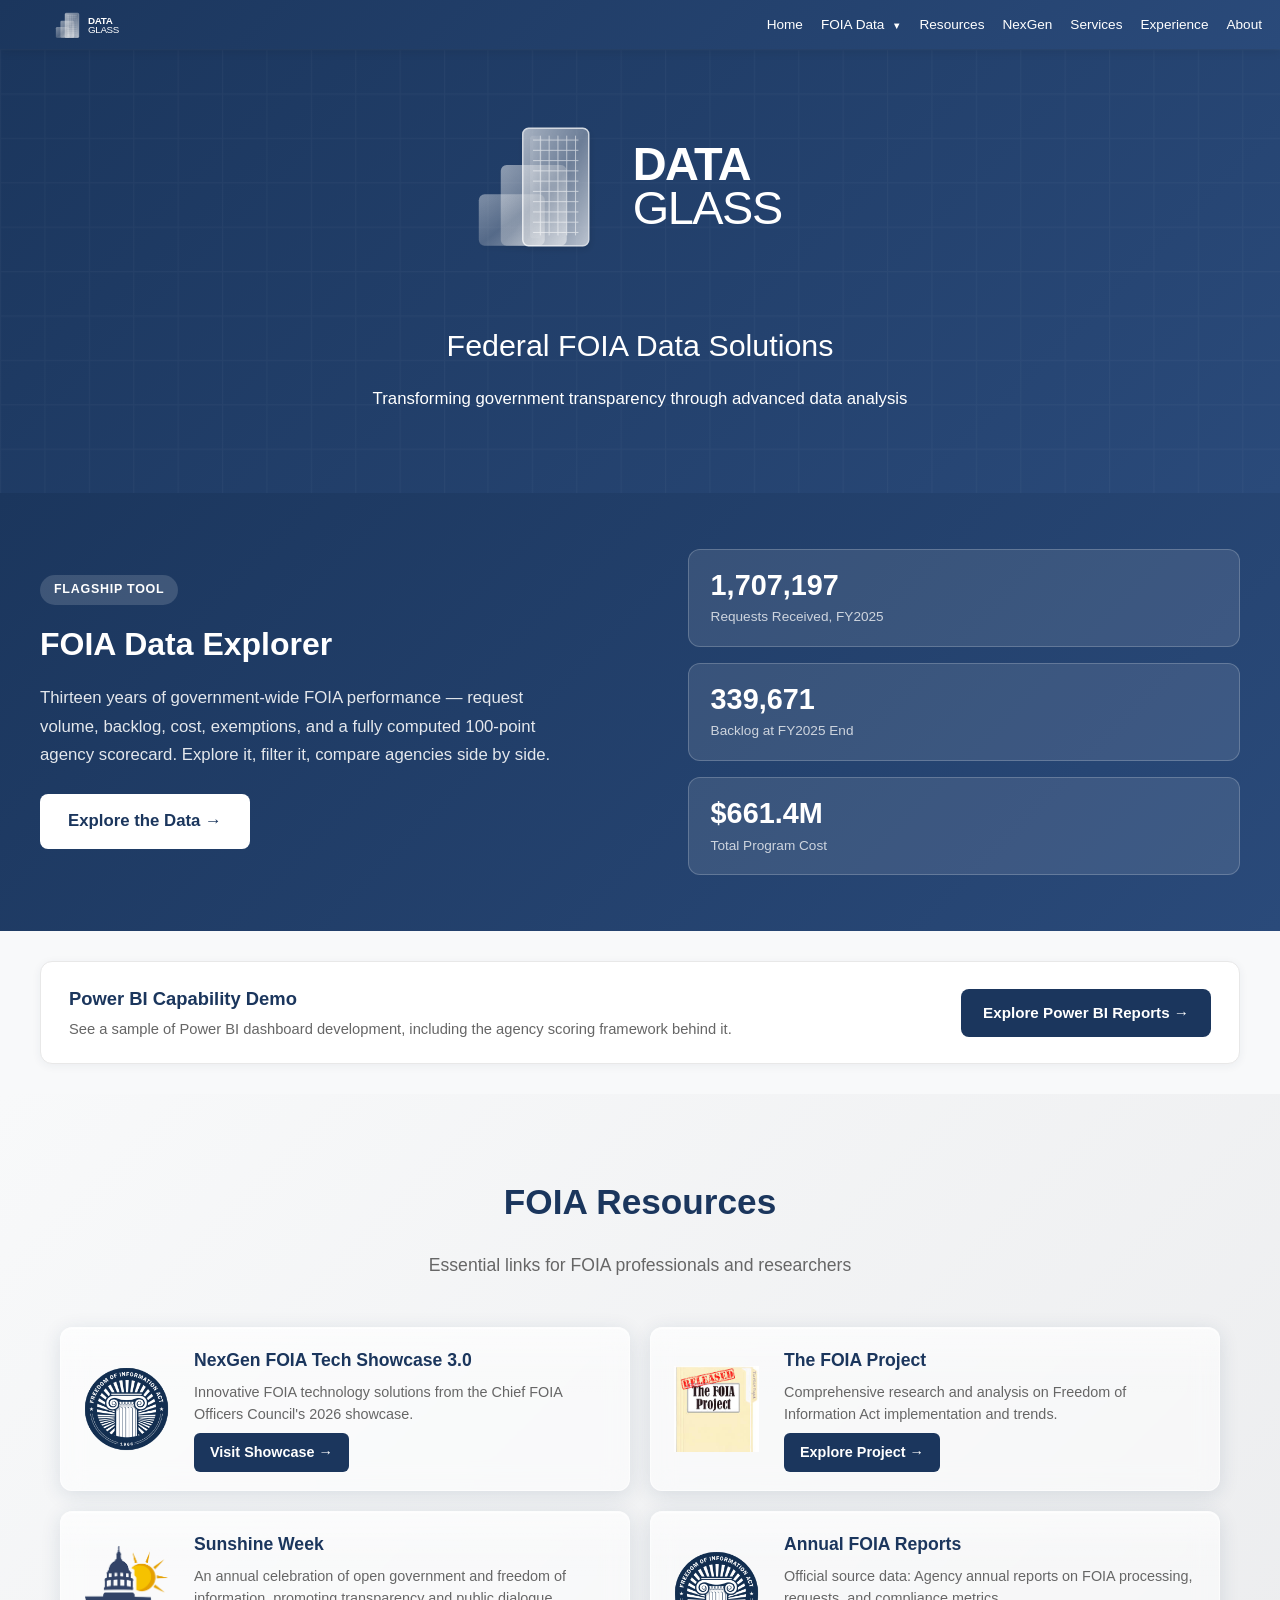
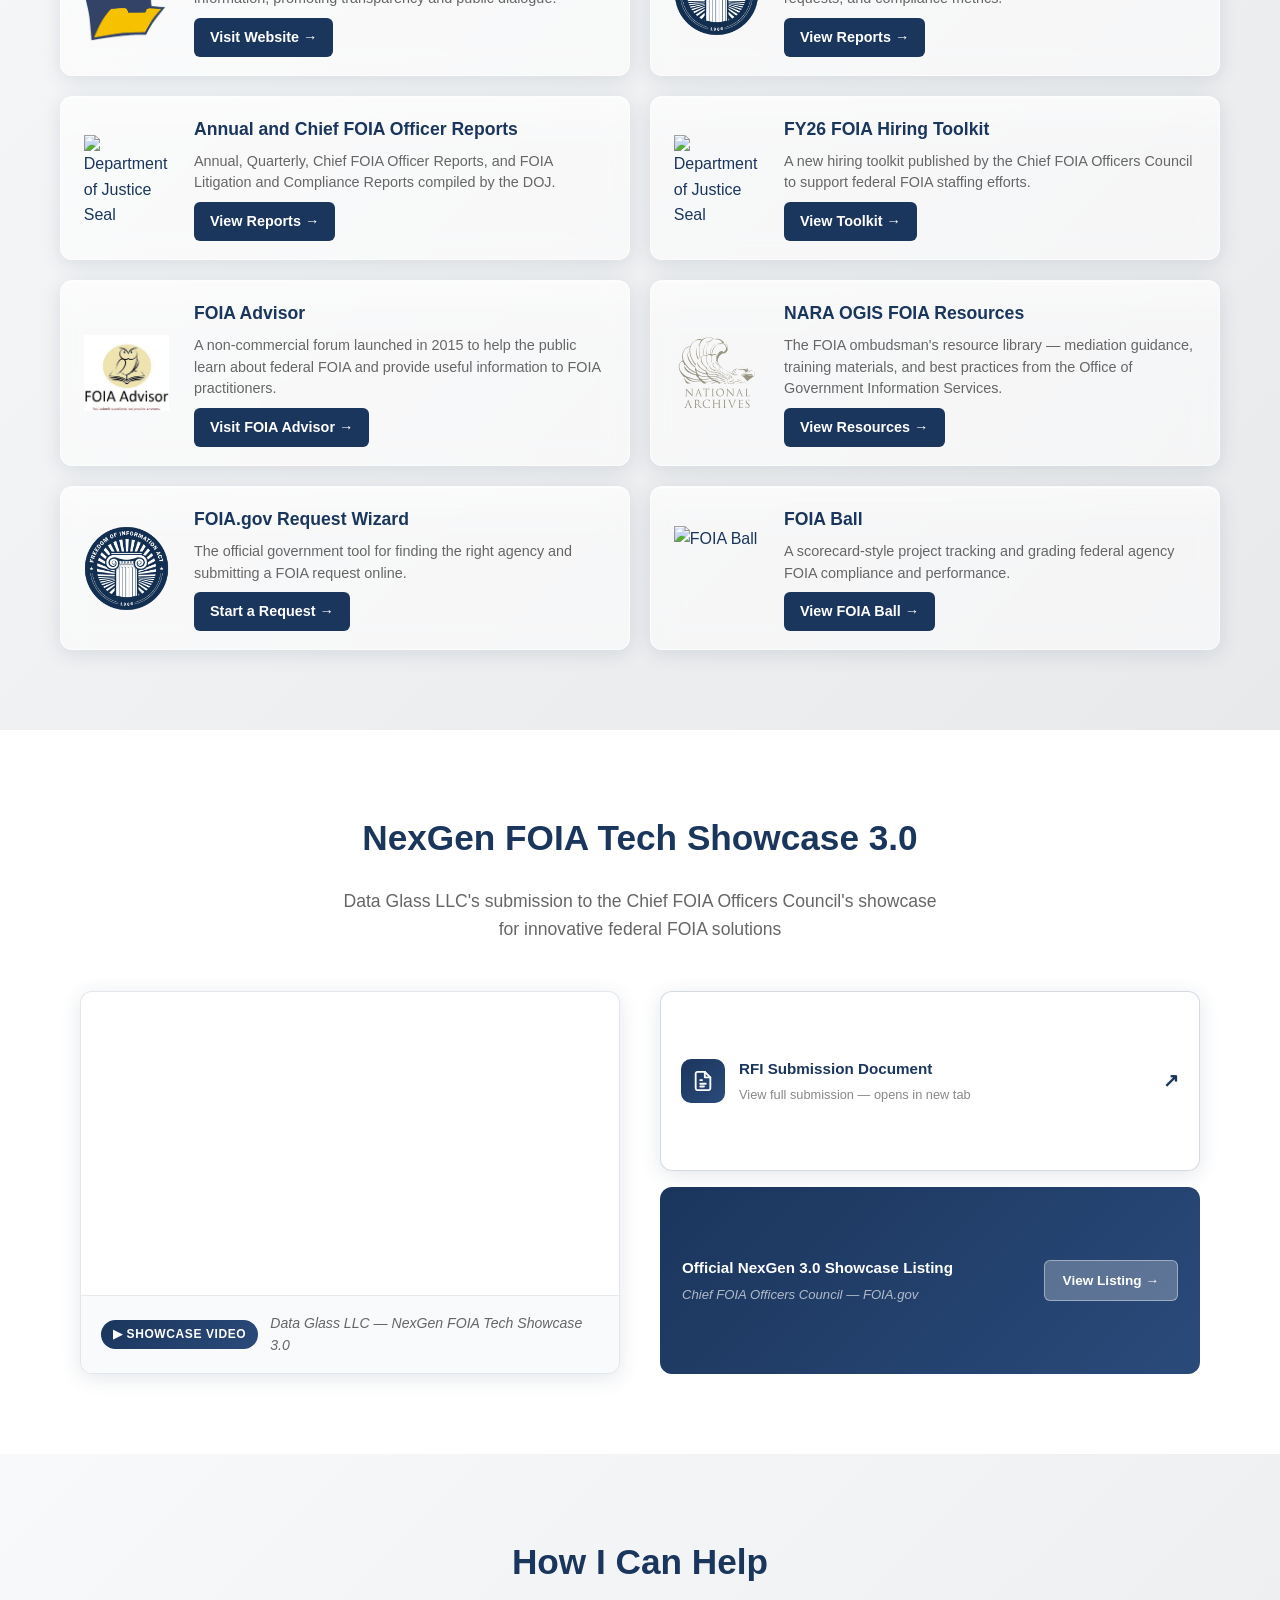
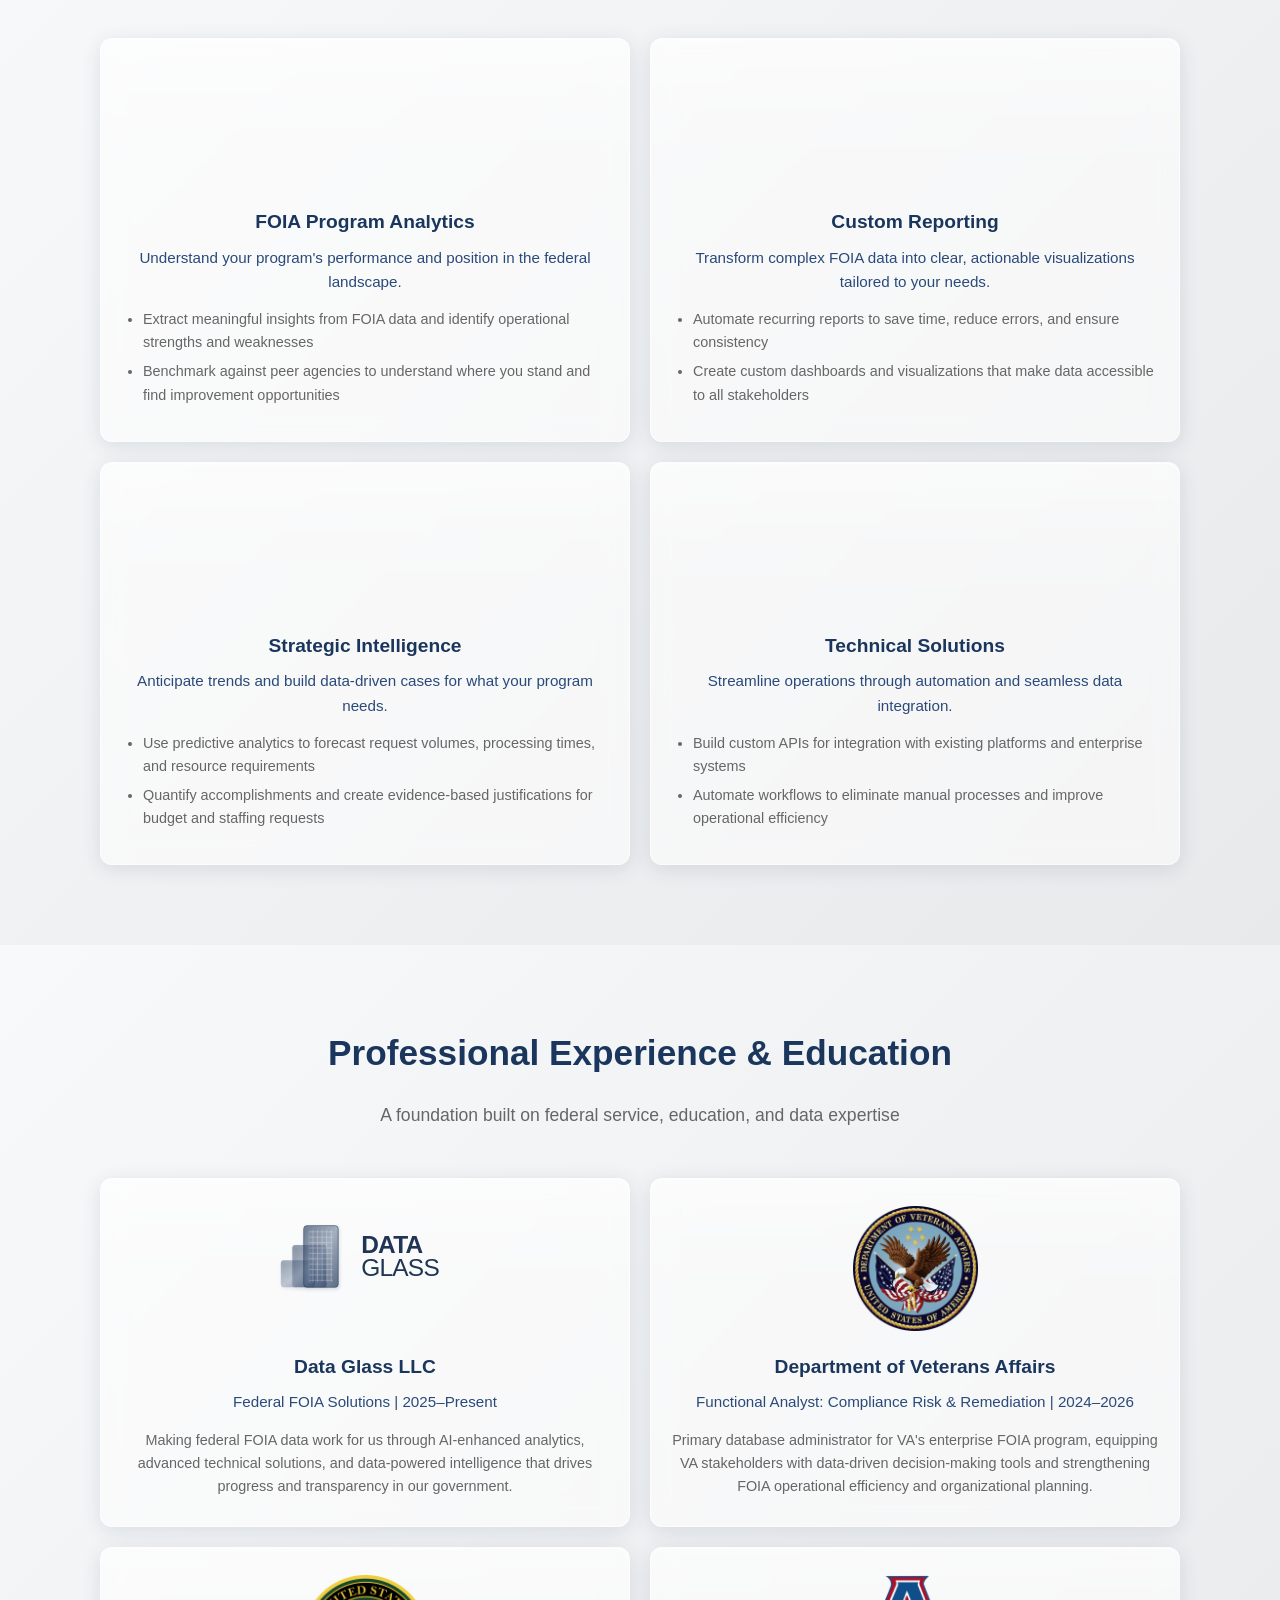
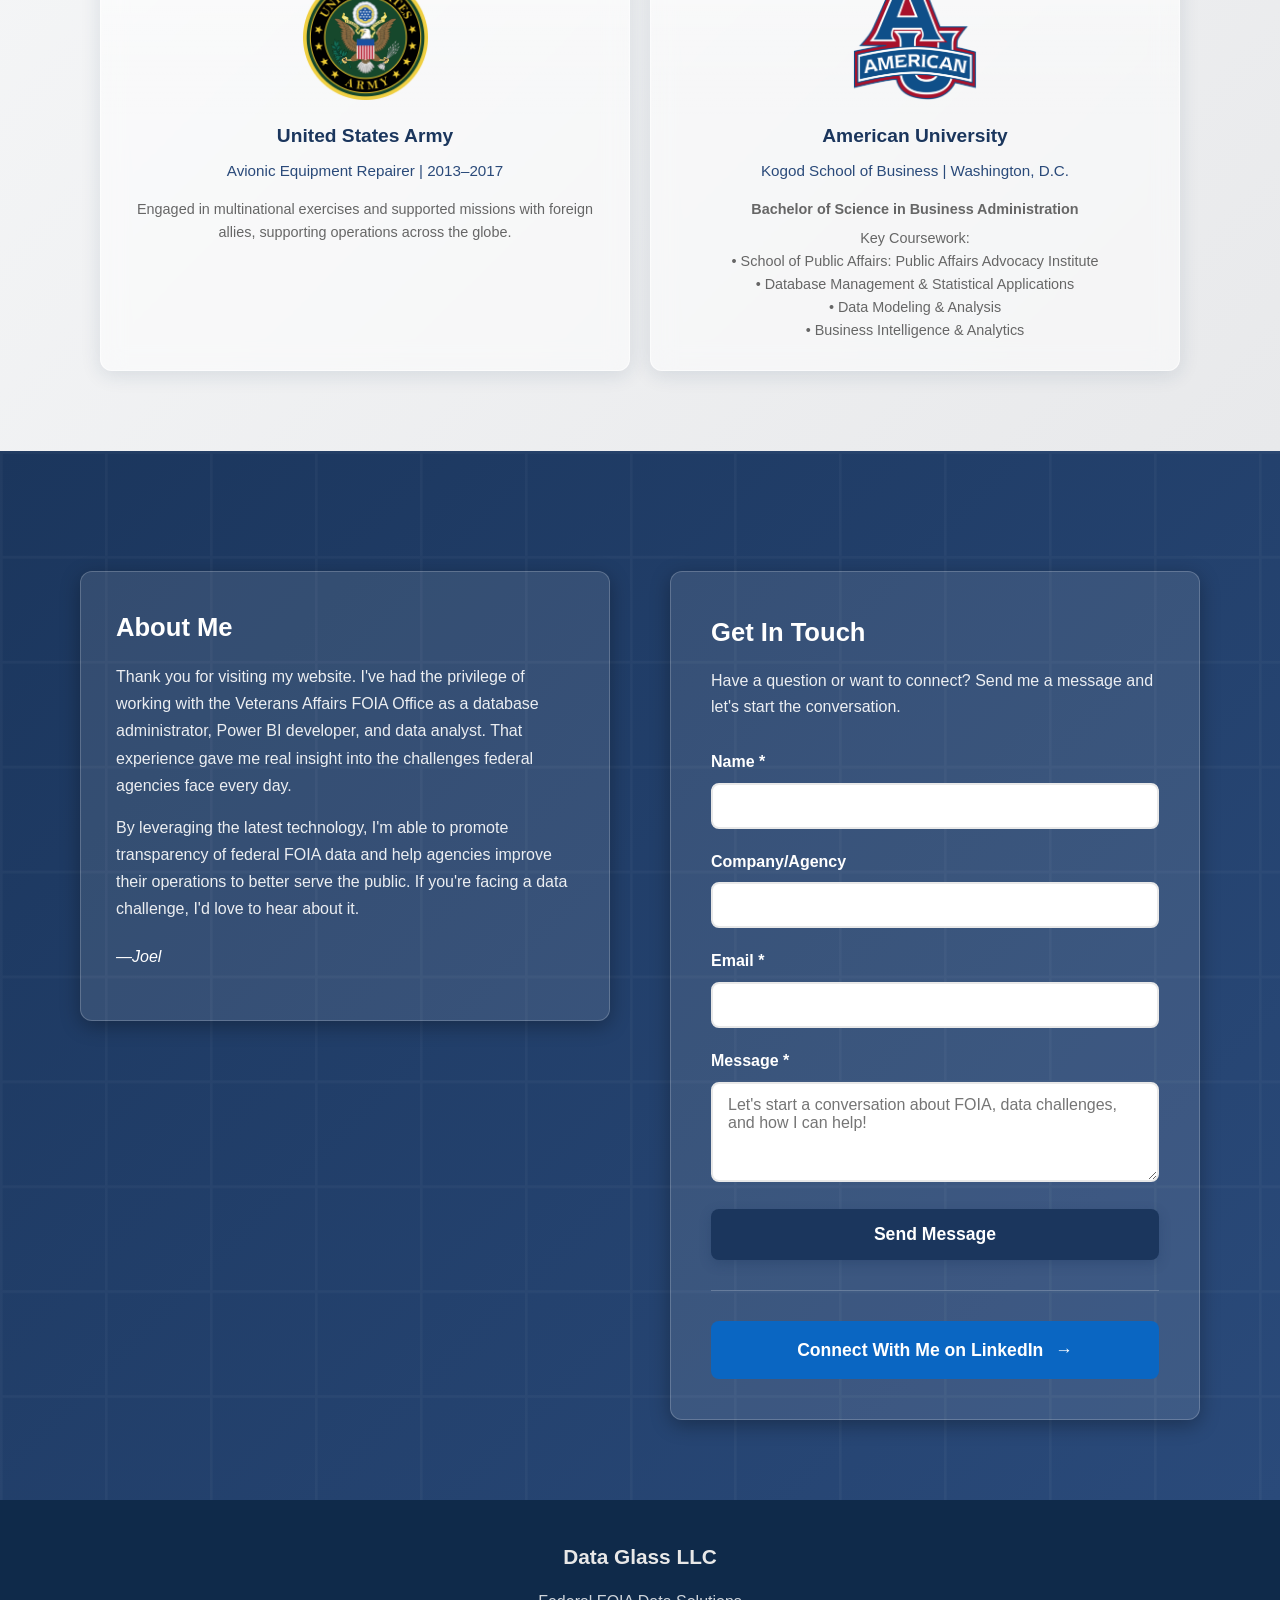
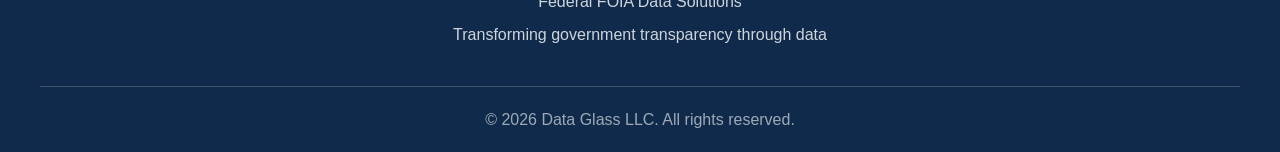
==== commit 35d9aca4: "Add files via upload" ====
--- a/index.html
+++ b/index.html
@@ -42,7 +42,7 @@
                         <li><a href="components.html">Scoring Methodology</a></li>
                         <li class="dropdown-divider"></li>
                         <li class="dropdown-label">Capability Demo</li>
-                        <li><a href="#analytics">Power BI Dashboard</a></li>
+                        <li><a href="powerbi-reports.html">Power BI Reports</a></li>
                     </ul>
                 </li>
                 
@@ -51,11 +51,11 @@
                 </li>
 
                 <li class="nav-item">
-                    <a href="#nexgen" class="nav-link">NexGen Showcase</a>
+                    <a href="#nexgen" class="nav-link">NexGen</a>
                 </li>
                 
                 <li class="nav-item">
-                    <a href="#services" class="nav-link">How I Can Help</a>
+                    <a href="#services" class="nav-link">Services</a>
                 </li>
                 
                 <li class="nav-item">
@@ -63,7 +63,7 @@
                 </li>
                 
                 <li class="nav-item">
-                    <a href="#about" class="nav-link">About & Contact</a>
+                    <a href="#about" class="nav-link">About</a>
                 </li>
             </ul>
         </div>
@@ -82,407 +82,60 @@
             </div>
         </section>
 
-        <section id="analytics" class="powerbi-section">
-            <div class="container">
-                <div class="section-title">
-                    <h2>Power BI Capability Demo</h2>
-                    <p style="font-style: italic; color: #2A4A7A; margin-bottom: 8px; font-size: 0.95em;">FY 2025 Data Available Spring 2026</p>
-                    <p>A sample of Power BI development work — for the interactive data explorer, see <a href="overview.html" style="color:#1B365D; font-weight:600;">FOIA Data Explorer</a></p>
-                </div>
-                <div class="powerbi-container">
-                    <iframe title="FOIA Data Tool For Web" width="1024" height="612" src="https://app.powerbi.com/view?r=eyJrIjoiYTIxY2FhYjgtNjhmMC00NmU5LTg3ZDMtNzExZTM4OGYyMTVhIiwidCI6ImU5NDY5ZjQ1LTFmMmItNDZlYS05ODllLTNhZDJkMThhOGI5OSIsImMiOjF9&pageName=1c3ea7ef9e0eb4bb7472" frameborder="0" allowFullScreen="true"></iframe>
-                </div>
-            </div>
-        </section>
-
-        <!-- FOIA Agency Rankings Section -->
-        <section id="rankings" class="rankings-section">
-            <div class="container">
-                <div class="section-title">
-                    <h2>FOIA Agency Rankings</h2>
-                    <p>How agencies are measured and ranked</p>
-                </div>
-                
-                <div class="powerbi-container">
-                    <iframe title="FOIA Data Tool for Rank" width="1024" height="612" src="https://app.powerbi.com/view?r=eyJrIjoiZDc4YmEwOTgtMzNiOC00MmQ5LTk2ODktNmY0Zjc1NmVmY2M5IiwidCI6ImU5NDY5ZjQ1LTFmMmItNDZlYS05ODllLTNhZDJkMThhOGI5OSIsImMiOjF9" frameborder="0" allowFullScreen="true"></iframe>
-                </div>
-
-                <!-- Methodology Text - Full Accordion Content -->
-                <div class="methodology-text">
-                    <h3>FOIA Agency Scoring Methodology</h3>
-                    
-                    <!-- Overview Section -->
-                    <div class="methodology-overview">
-                        <p style="max-width: 900px; margin: 0 auto 20px; color: #666;">FOIA agency rankings use 7 categories to grade each agency's performance for the fiscal year. Data used for these rankings are directly reported from each agency and are aggregated on FOIA.gov. Agencies are classified into seven tiers based on annual requests processed, enabling appropriate peer comparisons.</p>
-                        
-                        <p style="max-width: 900px; margin: 0 auto 20px; color: #666;"><strong>Only parent agencies are scored</strong> to prevent double-counting. (For example, FDA is included in HHS, Army is included in DOD, ICE is included in DHS, etc.)</p>
-                        
-                        <h4>Scoring Framework (100 Points)</h4>
-                        <p style="margin: 10px auto 20px; color: #999; font-size: 0.95em;">Click any category to view detailed scoring methodology</p>
-                        
-                        <table class="methodology-table">
-                            <thead>
-                                <tr>
-                                    <th>Category</th>
-                                    <th>Points</th>
-                                </tr>
-                            </thead>
-                            <tbody>
-                                <!-- 1. Processing Time -->
-                                <tr class="clickable-row" data-target="processing-detail">
-                                    <td><strong>Processing Time</strong></td>
-                                    <td>30</td>
-                                </tr>
-                                <tr class="table-detail-row" id="processing-detail">
-                                    <td colspan="2" class="table-detail-cell">
-                                        <p><strong>What it measures:</strong> Percentage of requests processed within 20 days for both simple track and complex track requests.</p>
-                                        
-                                        <p><strong>Scoring approach:</strong> Split evenly between simple track (15 points max) and complex track (15 points max). Each track uses a base point system with performance-based bonus points. Agencies are ranked within their size category, and those meeting threshold percentages earn additional bonus points based on their percentile ranking among peers.</p>
-                                        
-                                        <h5>Simple Track Scoring (15 points max)</h5>
-                                        <p><strong>Base Points:</strong> Awarded based on percentage of simple track requests processed under 20 days.</p>
-                                        
-                                        <table class="detail-table">
-                                            <thead>
-                                                <tr>
-                                                    <th>% Processed Under 20 Days</th>
-                                                    <th>Base Points</th>
-                                                </tr>
-                                            </thead>
-                                            <tbody>
-                                                <tr><td>≥90%</td><td>13</td></tr>
-                                                <tr><td>85-89%</td><td>11</td></tr>
-                                                <tr><td>80-84%</td><td>9</td></tr>
-                                                <tr><td>75-79%</td><td>7</td></tr>
-                                                <tr><td>70-74%</td><td>5</td></tr>
-                                                <tr><td>65-69%</td><td>3</td></tr>
-                                                <tr><td>&lt;65%</td><td>1</td></tr>
-                                            </tbody>
-                                        </table>
-                                        
-                                        <p><strong>Bonus Points:</strong> Agencies achieving ≥80% earn bonus points (1–2 points) based on their percentile ranking within their size category, for a maximum of 15 total points.</p>
-                                        
-                                        <h5>Complex Track Scoring (15 points max)</h5>
-                                        <p><strong>Base Points:</strong> Awarded based on percentage of complex track requests processed under 20 days.</p>
-                                        
-                                        <table class="detail-table">
-                                            <thead>
-                                                <tr>
-                                                    <th>% Processed Under 20 Days</th>
-                                                    <th>Base Points</th>
-                                                </tr>
-                                            </thead>
-                                            <tbody>
-                                                <tr><td>≥70%</td><td>13</td></tr>
-                                                <tr><td>60-69%</td><td>11</td></tr>
-                                                <tr><td>50-59%</td><td>9</td></tr>
-                                                <tr><td>40-49%</td><td>7</td></tr>
-                                                <tr><td>30-39%</td><td>5</td></tr>
-                                                <tr><td>25-29%</td><td>3</td></tr>
-                                                <tr><td>&lt;25%</td><td>1</td></tr>
-                                            </tbody>
-                                        </table>
-                                        
-                                        <p><strong>Bonus Points:</strong> Agencies achieving ≥60% earn bonus points (1–2 points) based on their percentile ranking within their size category, for a maximum of 15 total points.</p>
-                                        
-                                        <p style="margin-top: 15px;"><em>Note: Total score is the sum of simple track points + complex track points, with a maximum of 30 points possible. If an agency has only one track type, that track's score is doubled.</em></p>
-                                        
-                                        <p><strong>Why it matters:</strong> Processing the majority of requests within 20 days demonstrates strong operational efficiency and commitment to timely transparency. The 20-day threshold represents best-practice responsiveness in FOIA operations.</p>
-                                    </td>
-                                </tr>
-                                
-                                <!-- 2. Backlog Management -->
-                                <tr class="clickable-row" data-target="backlog-detail">
-                                    <td><strong>Backlog Management</strong></td>
-                                    <td>30</td>
-                                </tr>
-                                <tr class="table-detail-row" id="backlog-detail">
-                                    <td colspan="2" class="table-detail-cell">
-                                        <p><strong>What it measures:</strong> Three dimensions of backlog health—backlog trajectory (15 pts), absolute size (10 pts), and oldest case age (5 pts).</p>
-                                        
-                                        <h5>Component 1: Backlog Performance Index - BPI (15 points)</h5>
-                                        <p><strong>Formula:</strong> <em>(Current Year Backlog − Previous Year Backlog) ÷ Requests Processed</em></p>
-                                        
-                                        <p><strong>Understanding BPI values:</strong></p>
-                                        <ul>
-                                            <li><strong>Negative BPI (e.g., −0.25):</strong> Backlog is shrinking. Agency processed more cases than it added. <em>This is excellent performance.</em></li>
-                                            <li><strong>Zero BPI (0.00):</strong> Backlog is stable. Agency is keeping pace with incoming requests. <em>This is good performance.</em></li>
-                                            <li><strong>Positive BPI (e.g., +0.35):</strong> Backlog is growing. Agency is adding cases faster than it processes them. <em>This indicates operational challenges.</em></li>
-                                        </ul>
-                                        
-                                        <p><strong>Example:</strong> An agency with 500 requests in backlog last year, 600 this year, and 1,000 processed has BPI = (600−500)/1,000 = 0.10, meaning their backlog grew by 10% of their processing capacity.</p>
-                                        
-                                        <table class="detail-table">
-                                            <thead>
-                                                <tr>
-                                                    <th>BPI Value</th>
-                                                    <th>Points</th>
-                                                    <th>Meaning</th>
-                                                </tr>
-                                            </thead>
-                                            <tbody>
-                                                <tr><td>≤0.00</td><td>15</td><td>Backlog shrinking or stable</td></tr>
-                                                <tr><td>0.01–0.05</td><td>14</td><td>Minimal growth (1–5% of capacity)</td></tr>
-                                                <tr><td>0.06–0.12</td><td>12</td><td>Modest growth (6–12% of capacity)</td></tr>
-                                                <tr><td>0.13–0.20</td><td>10</td><td>Moderate growth (13–20% of capacity)</td></tr>
-                                                <tr><td>0.21–0.30</td><td>8</td><td>Concerning growth (21–30% of capacity)</td></tr>
-                                                <tr><td>0.31–0.45</td><td>6</td><td>Significant growth (31–45% of capacity)</td></tr>
-                                                <tr><td>0.46–0.65</td><td>4</td><td>Substantial growth (46–65% of capacity)</td></tr>
-                                                <tr><td>0.66–1.00</td><td>2</td><td>Severe growth (66–100% of capacity)</td></tr>
-                                                <tr><td>&gt;1.00</td><td>1</td><td>Critical growth (backlog grew more than entire year's processing)</td></tr>
-                                            </tbody>
-                                        </table>
-                                        
-                                        <h5>Component 2: Backlog Volume (10 points)</h5>
-                                        <p><strong>Method:</strong> Government-wide comparison of absolute backlog size using LOG10 transformation to ensure fair scoring across all agency sizes.</p>
-                                        
-                                        <p><strong>Why LOG10?</strong> This mathematical transformation ensures that a 10× increase in backlog results in the same proportional point penalty, whether an agency grows from 100 to 1,000 cases or from 10,000 to 100,000 cases. This prevents agencies with extremely large backlogs from distorting the scoring scale.</p>
-                                        
-                                        <p><strong>How it works:</strong> Each agency's backlog is compared to the government-wide minimum and maximum backlog for that fiscal year. Agencies with smaller backlogs (closer to the minimum) receive higher scores, while agencies with larger backlogs (closer to the maximum) receive lower scores.</p>
-                                        
-                                        <p><em>Maximum: 10 points (smallest backlog in comparison group)<br>Minimum: 0 points (largest backlog in comparison group)</em></p>
-                                        
-                                        <h5>Component 3: Persistence Score (5 points)</h5>
-                                        <p><strong>Method:</strong> Evaluates the age of an agency's 10 oldest pending requests. Each case receives 0–10 points based on age bands, then all 10 scores are averaged and scaled to a maximum of 5 points.</p>
-                                        
-                                        <p><strong>Age Band Scoring (per case):</strong></p>
-                                        
-                                        <table class="detail-table">
-                                            <thead>
-                                                <tr>
-                                                    <th>Days Pending (Business Days)</th>
-                                                    <th>Points (per case)</th>
-                                                </tr>
-                                            </thead>
-                                            <tbody>
-                                                <tr><td>&lt;300 days</td><td>10</td></tr>
-                                                <tr><td>300–499 days</td><td>9</td></tr>
-                                                <tr><td>500–749 days</td><td>8</td></tr>
-                                                <tr><td>750–999 days</td><td>7</td></tr>
-                                                <tr><td>1,000–1,499 days</td><td>6</td></tr>
-                                                <tr><td>1,500–1,999 days</td><td>5</td></tr>
-                                                <tr><td>2,000–2,499 days</td><td>4</td></tr>
-                                                <tr><td>2,500–2,999 days</td><td>3</td></tr>
-                                                <tr><td>3,000–3,499 days</td><td>2</td></tr>
-                                                <tr><td>3,500–4,999 days</td><td>1</td></tr>
-                                                <tr><td>≥5,000 days</td><td>0</td></tr>
-                                            </tbody>
-                                        </table>
-                                        
-                                        <p><strong>Calculation example:</strong> If the 10 oldest cases have ages that score 10, 9, 8, 7, 6, 5, 4, 3, 2, 1 (averaging to 5.5), the persistence score is 5.5 / 10 × 5 = 2.75 points.</p>
-                                        
-                                        <p><strong>Why it matters:</strong> Effective backlog management prevents multi-year delays and demonstrates sustainable operations. The BPI shows trajectory, volume shows current burden, and persistence reveals whether the oldest cases are being forgotten or actively resolved.</p>
-                                    </td>
-                                </tr>
-                                
-                                <!-- 3. Cost Efficiency -->
-                                <tr class="clickable-row" data-target="cost-detail">
-                                    <td><strong>Cost Efficiency</strong></td>
-                                    <td>15</td>
-                                </tr>
-                                <tr class="table-detail-row" id="cost-detail">
-                                    <td colspan="2" class="table-detail-cell">
-                                        <p><strong>What it measures:</strong> Total costs per request (10 pts) and litigation expenses per request (5 pts), evaluated using government-wide thresholds.</p>
-                                        
-                                        <h5>Component 1: Cost Per Request (10 points)</h5>
-                                        <p><strong>Formula:</strong> <em>Total Cost ÷ Requests Processed</em></p>
-                                        <p>Includes all FOIA program costs (personnel, technology, operations) divided by the number of requests processed during the fiscal year.</p>
-                                        
-                                        <table class="detail-table">
-                                            <thead>
-                                                <tr>
-                                                    <th>Cost Per Request</th>
-                                                    <th>Points</th>
-                                                </tr>
-                                            </thead>
-                                            <tbody>
-                                                <tr><td>≤$250</td><td>10</td></tr>
-                                                <tr><td>$251–750</td><td>9</td></tr>
-                                                <tr><td>$751–1,500</td><td>8</td></tr>
-                                                <tr><td>$1,501–2,500</td><td>6</td></tr>
-                                                <tr><td>$2,501–4,000</td><td>4</td></tr>
-                                                <tr><td>$4,001–6,000</td><td>2</td></tr>
-                                                <tr><td>$6,001–8,000</td><td>1</td></tr>
-                                                <tr><td>&gt;$8,000</td><td>0</td></tr>
-                                            </tbody>
-                                        </table>
-                                        
-                                        <h5>Component 2: Litigation Cost Per Request (5 points)</h5>
-                                        <p><strong>Formula:</strong> <em>Litigation Costs ÷ Requests Received</em></p>
-                                        <p>Litigation-related expenses divided by the total number of requests received during the fiscal year.</p>
-                                        
-                                        <table class="detail-table">
-                                            <thead>
-                                                <tr>
-                                                    <th>Litigation Cost Per Request</th>
-                                                    <th>Points</th>
-                                                </tr>
-                                            </thead>
-                                            <tbody>
-                                                <tr><td>$0</td><td>5</td></tr>
-                                                <tr><td>$1–10</td><td>4</td></tr>
-                                                <tr><td>$11–50</td><td>3</td></tr>
-                                                <tr><td>$51–100</td><td>2</td></tr>
-                                                <tr><td>$101–250</td><td>1</td></tr>
-                                                <tr><td>&gt;$250</td><td>0</td></tr>
-                                            </tbody>
-                                        </table>
-                                        
-                                        <p><strong>Why it matters:</strong> Efficient resource use maximizes transparency while respecting taxpayer dollars. Low litigation costs indicate well-justified decisions that withstand legal challenge.</p>
-                                    </td>
-                                </tr>
-                                
-                                <!-- 4. Appeals Performance -->
-                                <tr class="clickable-row" data-target="appeals-detail">
-                                    <td><strong>Appeals Performance</strong></td>
-                                    <td>10</td>
-                                </tr>
-                                <tr class="table-detail-row" id="appeals-detail">
-                                    <td colspan="2" class="table-detail-cell">
-                                        <p><strong>What it measures:</strong> Appeal rate (8 pts) and total backlogged appeals (2 pts).</p>
-                                        
-                                        <h5>Component 1: Appeal Rate (8 points)</h5>
-                                        <p><strong>Definition:</strong> Appeal rate is the percentage of incoming FOIA requests that result in an administrative appeal.</p>
-                                        
-                                        <p><strong>Formula:</strong> <em>(Appeals Received ÷ Requests Received) × 100</em></p>
-                                        
-                                        <table class="detail-table">
-                                            <thead>
-                                                <tr>
-                                                    <th>Appeal Rate</th>
-                                                    <th>Points</th>
-                                                </tr>
-                                            </thead>
-                                            <tbody>
-                                                <tr><td>≤0.50%</td><td>8</td></tr>
-                                                <tr><td>0.51–1.00%</td><td>7</td></tr>
-                                                <tr><td>1.01–1.50%</td><td>6</td></tr>
-                                                <tr><td>1.51–2.50%</td><td>5</td></tr>
-                                                <tr><td>2.51–3.00%</td><td>4</td></tr>
-                                                <tr><td>3.01–4.50%</td><td>3</td></tr>
-                                                <tr><td>4.51–6.50%</td><td>2</td></tr>
-                                                <tr><td>6.51–10.00%</td><td>1</td></tr>
-                                                <tr><td>&gt;10%</td><td>0</td></tr>
-                                            </tbody>
-                                        </table>
-                                        
-                                        <h5>Component 2: Appeals Backlog (2 points)</h5>
-                                        <p><strong>Method:</strong> Government-wide comparison using LOG10 transformation to ensure fair scoring across all agency sizes. This transformation treats a 10× increase in backlog (e.g., 10→100 or 1,000→10,000) as equivalent, preventing extreme outliers from distorting the scale.</p>
-                                        
-                                        <p>Agencies with smaller appeals backlogs receive higher scores (up to 2 points), while those with larger backlogs receive lower scores (down to 0 points).</p>
-                                        
-                                        <p><strong>Why it matters:</strong> Low appeal rates signal accurate initial decisions that requesters accept without challenge, reducing downstream litigation and administrative burden. Small appeals backlogs demonstrate efficient processing and prevent delays from compounding.</p>
-                                    </td>
-                                </tr>
-                                
-                                <!-- 5. Fee Collection -->
-                                <tr class="clickable-row" data-target="fee-detail">
-                                    <td><strong>Fee Collection</strong></td>
-                                    <td>5</td>
-                                </tr>
-                                <tr class="table-detail-row" id="fee-detail">
-                                    <td colspan="2" class="table-detail-cell">
-                                        <p><strong>What it measures:</strong> Effectiveness in recovering program costs through fee collection, evaluated within size categories.</p>
-                                        
-                                        <p><strong>Scoring approach:</strong> Agencies are ranked by fee recovery percentage (fees collected ÷ total costs). Only the top 5 agencies in each size category earn points:</p>
-                                        
-                                        <table class="detail-table">
-                                            <thead>
-                                                <tr>
-                                                    <th>Rank Within Category</th>
-                                                    <th>Points</th>
-                                                </tr>
-                                            </thead>
-                                            <tbody>
-                                                <tr><td>1st place</td><td>5</td></tr>
-                                                <tr><td>2nd place</td><td>4</td></tr>
-                                                <tr><td>3rd place</td><td>3</td></tr>
-                                                <tr><td>4th place</td><td>2</td></tr>
-                                                <tr><td>5th place</td><td>1</td></tr>
-                                                <tr><td>6th+ place</td><td>0</td></tr>
-                                            </tbody>
-                                        </table>
-                                        
-                                        <p><strong>Eligibility:</strong> Agencies must collect fees &gt;$0 to qualify for ranking.</p>
-                                        
-                                        <p><strong>Why it matters:</strong> Appropriate fee collection balances public access with cost recovery, ensuring FOIA programs operate sustainably.</p>
-                                    </td>
-                                </tr>
-                                
-                                <!-- 6. Staff Efficiency -->
-                                <tr class="clickable-row" data-target="staff-detail">
-                                    <td><strong>Staff Efficiency</strong></td>
-                                    <td>5</td>
-                                </tr>
-                                <tr class="table-detail-row" id="staff-detail">
-                                    <td colspan="2" class="table-detail-cell">
-                                        <p><strong>What it measures:</strong> Staff efficiency based on requests processed per total full-time staff member, evaluated within size categories.</p>
-                                        
-                                        <p><strong>Scoring approach:</strong> Agencies are ranked by efficiency rate (requests processed ÷ total full-time staff). Only the top 5 agencies in each size category earn points:</p>
-                                        
-                                        <table class="detail-table">
-                                            <thead>
-                                                <tr>
-                                                    <th>Rank Within Category</th>
-                                                    <th>Points</th>
-                                                </tr>
-                                            </thead>
-                                            <tbody>
-                                                <tr><td>1st place</td><td>5</td></tr>
-                                                <tr><td>2nd place</td><td>4</td></tr>
-                                                <tr><td>3rd place</td><td>3</td></tr>
-                                                <tr><td>4th place</td><td>2</td></tr>
-                                                <tr><td>5th place</td><td>1</td></tr>
-                                                <tr><td>6th+ place</td><td>0</td></tr>
-                                            </tbody>
-                                        </table>
-                                        
-                                        <p><strong>Staff calculation:</strong> Total full-time staff includes both full-time employees and employees who handle FOIA on a part-time basis.</p>
-                                        
-                                        <p><strong>Why it matters:</strong> High staff efficiency can indicate effective workforce deployment and process optimization.</p>
-                                    </td>
-                                </tr>
-                                
-                                <!-- 7. Data Quality -->
-                                <tr class="clickable-row" data-target="quality-detail">
-                                    <td><strong>Data Quality</strong></td>
-                                    <td>5</td>
-                                </tr>
-                                <tr class="table-detail-row" id="quality-detail">
-                                    <td colspan="2" class="table-detail-cell">
-                                        <p><strong>What it measures:</strong> Accuracy and completeness of reported FOIA data through track type validation.</p>
-                                        
-                                        <p><strong>Validation method:</strong> Compares the number of requests processed by track type (simple + complex + expedited) to the reported total number of requests processed. The formula for this score is <em>(simple + complex + expedited) ÷ Total Requests Processed</em>.</p>
-                                        
-                                        <table class="detail-table">
-                                            <thead>
-                                                <tr>
-                                                    <th>Validation Accuracy</th>
-                                                    <th>Points</th>
-                                                </tr>
-                                            </thead>
-                                            <tbody>
-                                                <tr><td>100%</td><td>5</td></tr>
-                                                <tr><td>≥99.9%</td><td>4</td></tr>
-                                                <tr><td>99.5–99.8%</td><td>3</td></tr>
-                                                <tr><td>98–99.4%</td><td>2</td></tr>
-                                                <tr><td>95–97.9%</td><td>1</td></tr>
-                                                <tr><td>&lt;95%</td><td>0</td></tr>
-                                            </tbody>
-                                        </table>
-                                        
-                                        <p><strong>Why it matters:</strong> A perfect 100% score indicates no missing or miscategorized cases. Lower percentages could indicate inaccurate reporting. Accurate data enables informed policy decisions and maintains public trust in transparency metrics.</p>
-                                    </td>
-                                </tr>
-                                
-                                <!-- Total Row -->
-                                <tr>
-                                    <td><strong>Total</strong></td>
-                                    <td><strong>100</strong></td>
-                                </tr>
-                            </tbody>
-                        </table>
-                    </div>
+
+        <!-- ============================================
+             FOIA Data Explorer — premiere feature section
+        ============================================ -->
+        <section id="data-explorer-feature" class="data-explorer-feature">
+            <div class="container">
+                <div class="def-grid">
+                    <div class="def-copy">
+                        <span class="def-eyebrow">Flagship Tool</span>
+                        <h2>FOIA Data Explorer</h2>
+                        <p>Thirteen years of government-wide FOIA performance — request volume, backlog, cost, exemptions, and a fully computed 100-point agency scorecard. Explore it, filter it, compare agencies side by side.</p>
+                        <a href="overview.html" class="def-cta">Explore the Data →</a>
+                    </div>
+                    <div class="def-stats" id="def-stats">
+                        <div class="def-stat"><div class="def-stat-label">Loading…</div></div>
+                    </div>
+                </div>
+            </div>
+        </section>
+
+        <script src="assets/explore.js"></script>
+        <script>
+        (function() {
+            Explorer.loadTrends().then(rows => {
+                const latest = rows[rows.length - 1];
+                document.getElementById('def-stats').innerHTML = `
+                    <div class="def-stat">
+                        <div class="def-stat-value">${Explorer.fmtNum(latest.requests_received)}</div>
+                        <div class="def-stat-label">Requests Received, FY${latest.year}</div>
+                    </div>
+                    <div class="def-stat">
+                        <div class="def-stat-value">${Explorer.fmtNum(latest.backlog)}</div>
+                        <div class="def-stat-label">Backlog at FY${latest.year} End</div>
+                    </div>
+                    <div class="def-stat">
+                        <div class="def-stat-value">${Explorer.fmtCurrency(latest.total_cost)}</div>
+                        <div class="def-stat-label">Total Program Cost</div>
+                    </div>
+                `;
+            }).catch(() => {
+                document.getElementById('def-stats').innerHTML = '';
+            });
+        })();
+        </script>
+
+        <!-- Power BI Capability Demo — compact callout -->
+        <section id="powerbi-demo-callout" class="powerbi-demo-callout">
+            <div class="container">
+                <div class="pbi-callout-card">
+                    <div class="pbi-callout-text">
+                        <h3>Power BI Capability Demo</h3>
+                        <p>See a sample of Power BI dashboard development, including the agency scoring framework behind it.</p>
+                    </div>
+                    <a href="powerbi-reports.html" class="pbi-callout-btn">Explore Power BI Reports →</a>
                 </div>
             </div>
         </section>
--- a/site.css
+++ b/site.css
@@ -0,0 +1,1806 @@
+    /* CSS Reset for full screen display */
+* {
+    margin: 0;
+    padding: 0;
+    box-sizing: border-box;
+}
+
+html, body {
+    margin: 0;
+    padding: 0;
+    width: 100%;
+    height: 100%;
+}
+
+        body {
+            font-family: -apple-system, BlinkMacSystemFont, 'Segoe UI', Roboto, Oxygen, Ubuntu, Cantarell, sans-serif;
+            line-height: 1.6;
+            color: #1B365D;
+            background: #FFFFFF;
+        }
+
+        .container {
+            max-width: none;
+            margin: 0 auto;
+            padding: 0 40px;
+        }
+
+        /* Full width container for sections that should have no padding */
+        .full-width-container {
+            max-width: none;
+            margin: 0 auto;
+            padding: 0;
+        }
+
+        /* Navigation Bar Styles */
+        nav {
+            background: linear-gradient(135deg, #1B365D 0%, #2A4A7A 100%);
+            position: fixed;
+            top: 0;
+            left: 0;
+            right: 0;
+            z-index: 1000;
+            box-shadow: 0 2px 10px rgba(0,0,0,0.1);
+        }
+
+        .nav-container {
+            max-width: 1400px;
+            margin: 0 auto;
+            padding: 0 20px;
+            display: flex;
+            justify-content: space-between;
+            align-items: center;
+            height: 49px;
+        }
+
+        .nav-logo {
+            display: flex;
+            align-items: center;
+            justify-content: center;
+            color: white;
+            text-decoration: none;
+            transition: opacity 0.3s ease;
+            height: 100%;
+        }
+
+        .nav-logo:hover {
+            opacity: 0.9;
+        }
+
+        .nav-logo-icon {
+            width: 40px;
+            height: 40px;
+            background: rgba(255,255,255,0.2);
+            border-radius: 8px;
+            display: flex;
+            align-items: center;
+            justify-content: center;
+            font-size: 1.2em;
+        }
+
+        .nav-menu {
+            display: flex;
+            list-style: none;
+            gap: 30px;
+            margin: 0;
+            padding: 0;
+        }
+
+        .nav-item {
+            position: relative;
+        }
+
+        .nav-link {
+            color: white;
+            text-decoration: none;
+            font-weight: 500;
+            font-size: 1em;
+            padding: 10px 15px;
+            border-radius: 6px;
+            transition: all 0.3s ease;
+            display: block;
+        }
+
+        .nav-link:hover {
+            background: rgba(255,255,255,0.15);
+        }
+
+        /* Dropdown Styles */
+        .nav-dropdown {
+            position: relative;
+        }
+
+        .dropdown-toggle::after {
+            content: ' ▼';
+            font-size: 0.7em;
+            margin-left: 5px;
+        }
+
+        .dropdown-menu {
+            position: absolute;
+            top: 100%;
+            left: 0;
+            background: white;
+            min-width: 200px;
+            border-radius: 8px;
+            box-shadow: 0 4px 12px rgba(0,0,0,0.15);
+            opacity: 0;
+            visibility: hidden;
+            transform: translateY(-10px);
+            transition: all 0.3s ease;
+            margin-top: 10px;
+            list-style: none;
+            padding: 10px 0;
+        }
+
+        .nav-dropdown:hover .dropdown-menu {
+            opacity: 1;
+            visibility: visible;
+            transform: translateY(0);
+        }
+
+        .dropdown-menu li {
+            padding: 0;
+        }
+
+        .dropdown-menu a {
+            color: #1B365D;
+            text-decoration: none;
+            padding: 12px 20px;
+            display: block;
+            transition: background 0.3s ease;
+        }
+
+        .dropdown-menu a:hover {
+            background: #F8F9FA;
+        }
+
+        .dropdown-label {
+            padding: 6px 20px 4px;
+            font-size: 0.72em;
+            font-weight: 700;
+            text-transform: uppercase;
+            letter-spacing: 0.05em;
+            color: #999;
+        }
+
+        .dropdown-divider {
+            height: 1px;
+            background: #EDEDED;
+            margin: 6px 0;
+        }
+
+        /* Mobile Menu Toggle */
+        .mobile-menu-toggle {
+            display: none;
+            background: none;
+            border: none;
+            color: white;
+            font-size: 1.8em;
+            cursor: pointer;
+            padding: 5px;
+        }
+
+        /* Mobile Styles */
+        @media (max-width: 768px) {
+            .mobile-menu-toggle {
+                display: block;
+            }
+
+            .nav-menu {
+                position: fixed;
+                top: 70px;
+                left: 0;
+                right: 0;
+                background: linear-gradient(135deg, #1B365D 0%, #2A4A7A 100%);
+                flex-direction: column;
+                gap: 0;
+                padding: 20px 0;
+                max-height: 0;
+                overflow: hidden;
+                transition: max-height 0.3s ease;
+                box-shadow: 0 4px 10px rgba(0,0,0,0.1);
+            }
+
+            .nav-menu.active {
+                max-height: 600px;
+            }
+
+            .nav-item {
+                padding: 0 40px;
+            }
+
+            .nav-link {
+                padding: 15px 0;
+            }
+
+            .dropdown-menu {
+                position: static;
+                opacity: 1;
+                visibility: visible;
+                transform: none;
+                box-shadow: none;
+                background: rgba(255,255,255,0.1);
+                margin: 10px 0;
+                display: none;
+            }
+
+            .nav-dropdown.active .dropdown-menu {
+                display: block;
+            }
+
+            .dropdown-menu a {
+                color: white;
+                padding: 10px 20px;
+            }
+
+            .dropdown-menu a:hover {
+                background: rgba(255,255,255,0.1);
+            }
+        }
+
+        /* Add padding to body to account for fixed nav */
+        body {
+            padding-top: 49px;
+        }
+
+        /* Laptop-scale tightening: shrink nav spacing before the mobile
+           breakpoint kicks in, so 100% zoom on a standard laptop doesn't
+           crowd or wrap the menu */
+        @media (max-width: 1300px) and (min-width: 769px) {
+            .nav-container {
+                padding: 0 10px;
+            }
+
+            .nav-menu {
+                gap: 2px;
+                flex-wrap: nowrap;
+            }
+
+            .nav-link {
+                padding: 8px 8px;
+                font-size: 0.85em;
+                white-space: nowrap;
+            }
+
+            .nav-logo img {
+                height: 46px !important;
+                margin-top: 11px !important;
+            }
+        }
+
+        /* ============================================
+           FOIA Data Explorer — premiere feature section
+        ============================================ */
+        .data-explorer-feature {
+            background: linear-gradient(135deg, #1B365D 0%, #2A4A7A 100%);
+            padding: 56px 0;
+        }
+
+        .def-grid {
+            display: grid;
+            grid-template-columns: 1.1fr 1fr;
+            gap: 40px;
+            align-items: center;
+        }
+
+        .def-eyebrow {
+            display: inline-block;
+            background: rgba(255,255,255,0.15);
+            color: #FFFFFF;
+            font-size: 0.78em;
+            font-weight: 700;
+            text-transform: uppercase;
+            letter-spacing: 0.06em;
+            padding: 5px 14px;
+            border-radius: 999px;
+            margin-bottom: 14px;
+        }
+
+        .def-copy h2 {
+            color: #FFFFFF;
+            font-size: 2em;
+            font-weight: 700;
+            margin-bottom: 14px;
+        }
+
+        .def-copy p {
+            color: rgba(255,255,255,0.88);
+            font-size: 1.05em;
+            line-height: 1.7;
+            margin-bottom: 24px;
+            max-width: 520px;
+        }
+
+        .def-cta {
+            display: inline-block;
+            background: #FFFFFF;
+            color: #1B365D;
+            padding: 14px 28px;
+            border-radius: 8px;
+            text-decoration: none;
+            font-weight: 700;
+            font-size: 1.05em;
+            transition: all 0.3s ease;
+        }
+
+        .def-cta:hover {
+            transform: translateY(-2px);
+            box-shadow: 0 8px 20px rgba(0,0,0,0.25);
+        }
+
+        .def-stats {
+            display: flex;
+            flex-direction: column;
+            gap: 16px;
+        }
+
+        .def-stat {
+            background: rgba(255,255,255,0.1);
+            border: 1px solid rgba(255,255,255,0.2);
+            border-radius: 12px;
+            padding: 18px 22px;
+        }
+
+        .def-stat-value {
+            color: #FFFFFF;
+            font-size: 1.8em;
+            font-weight: 700;
+            line-height: 1.2;
+        }
+
+        .def-stat-label {
+            color: rgba(255,255,255,0.75);
+            font-size: 0.85em;
+            margin-top: 4px;
+        }
+
+        /* Power BI capability demo callout */
+        .powerbi-demo-callout {
+            background: #F8F9FA;
+            padding: 30px 0;
+        }
+
+        .pbi-callout-card {
+            display: flex;
+            align-items: center;
+            justify-content: space-between;
+            gap: 24px;
+            background: #FFFFFF;
+            border: 1px solid #E8E8E8;
+            border-radius: 12px;
+            padding: 22px 28px;
+            box-shadow: 0 2px 10px rgba(27,54,93,0.06);
+            flex-wrap: wrap;
+        }
+
+        .pbi-callout-text h3 {
+            color: #1B365D;
+            font-size: 1.15em;
+            margin-bottom: 4px;
+        }
+
+        .pbi-callout-text p {
+            color: #666;
+            font-size: 0.92em;
+        }
+
+        .pbi-callout-btn {
+            flex-shrink: 0;
+            background: #1B365D;
+            color: #FFFFFF;
+            padding: 12px 22px;
+            border-radius: 8px;
+            text-decoration: none;
+            font-weight: 600;
+            font-size: 0.95em;
+            transition: all 0.3s ease;
+            white-space: nowrap;
+        }
+
+        .pbi-callout-btn:hover {
+            background: #0F2A4A;
+        }
+
+        @media (max-width: 768px) {
+            .def-grid { grid-template-columns: 1fr; }
+            .def-copy p { max-width: none; }
+            .pbi-callout-card { flex-direction: column; text-align: center; }
+        }
+
+        /* Hero Section */
+        .hero {
+            background: linear-gradient(135deg, #1B365D 0%, #2A4A7A 100%);
+            color: #FFFFFF;
+            padding: 50px 0;
+            text-align: center;
+            position: relative;
+            overflow: hidden;
+        }
+
+        .hero::before {
+            content: '';
+            position: absolute;
+            top: 0;
+            left: 0;
+            right: 0;
+            bottom: 0;
+            background: url('data:image/svg+xml,<svg xmlns="http://www.w3.org/2000/svg" viewBox="0 0 100 100"><defs><pattern id="grid" width="10" height="10" patternUnits="userSpaceOnUse"><path d="M 10 0 L 0 0 0 10" fill="none" stroke="rgba(255,255,255,0.1)" stroke-width="0.5"/></pattern></defs><rect width="100" height="100" fill="url(%23grid)"/></svg>');
+            background-repeat: repeat;
+            background-position: 0 0;
+            opacity: 0.3;
+        }
+
+        .hero-content {
+            position: relative;
+            z-index: 2;
+        }
+
+        .hero h1 {
+            font-size: 3em;
+            font-weight: 700;
+            margin-bottom: 20px;
+            letter-spacing: -1px;
+            opacity: 0;
+            animation: fadeInUp 1s ease forwards;
+        }
+
+        .hero h2 {
+            font-size: 1.9rem;
+            margin-bottom: 1rem;
+            font-weight: 500;
+            opacity: 0;
+            animation: fadeInUp 1s ease 0.2s forwards;
+        }
+
+        .hero p {
+            font-size: 1.05em;
+            margin-bottom: 30px;
+            opacity: 0.9;
+            max-width: 700px;
+            margin-left: auto;
+            margin-right: auto;
+            opacity: 0;
+            animation: fadeInUp 1s ease 0.3s forwards;
+        }
+
+        /* Power BI Section */
+        .powerbi-section {
+            padding: 80px 0;
+            background: #F8F9FA;
+            text-align: center;
+        }
+
+        .section-title {
+            text-align: center;
+            margin-bottom: 3rem;
+        }
+
+        .section-title h2 {
+            font-size: 2.2em;
+            font-weight: 700;
+            margin-bottom: 20px;
+            color: #1B365D;
+        }
+
+        .section-title p {
+            font-size: 1.1em;
+            color: #666;
+            max-width: 600px;
+            margin: 0 auto;
+        }
+
+        .powerbi-container {
+            max-width: 1400px;
+            margin: 40px auto 0;
+            padding: 0;
+        }
+
+        .powerbi-container iframe {
+            display: block;
+            margin: 0 auto;
+            width: 100%;
+            max-width: 980px;
+            border: none;
+            border-radius: 8px;
+            box-shadow: 0 4px 15px rgba(27, 54, 93, 0.15);
+        }
+
+        .powerbi-placeholder {
+            border: 2px dashed #E8E8E8;
+            border-radius: 12px;
+            padding: 40px;
+            width: 100%;
+        }
+
+        .powerbi-placeholder h3 {
+            font-size: 1.5em;
+            color: #1B365D;
+            font-weight: 600;
+            margin-bottom: 15px;
+        }
+
+        .powerbi-placeholder p {
+            color: #666;
+            font-size: 1.1em;
+        }
+
+        /* FOIA Agency Rankings Section */
+        .rankings-section {
+            padding: 80px 0;
+            background: #FFFFFF;
+        }
+
+        .methodology-text {
+            max-width: 1200px;
+            margin: 40px auto;
+            padding: 0 40px;
+            text-align: center;
+        }
+
+        .methodology-text p {
+            color: #666;
+            font-size: 1em;
+            margin-bottom: 20px;
+            line-height: 1.7;
+        }
+
+        .methodology-text h3 {
+            color: #1B365D;
+            font-size: 1.4em;
+            margin-top: 30px;
+            margin-bottom: 15px;
+        }
+
+        /* Methodology Accordion Styles */
+        .methodology-overview {
+            background: #F8F9FA;
+            padding: 30px;
+            border-radius: 12px;
+            margin-bottom: 30px;
+            text-align: center;
+        }
+
+        .methodology-overview h4 {
+            color: #1B365D;
+            font-size: 1.3em;
+            margin-bottom: 20px;
+        }
+
+        .methodology-table {
+            width: 100%;
+            max-width: 800px;
+            margin: 20px auto;
+            border-collapse: collapse;
+            background: white;
+            border-radius: 8px;
+            overflow: hidden;
+            box-shadow: 0 2px 8px rgba(27, 54, 93, 0.1);
+        }
+
+        .methodology-table th {
+            background: linear-gradient(135deg, #1B365D, #2A4A7A);
+            color: white;
+            padding: 15px;
+            text-align: left;
+            font-weight: 600;
+        }
+
+        .methodology-table td {
+            padding: 12px 15px;
+            border-bottom: 1px solid #E8E8E8;
+            color: #666;
+        }
+
+        .methodology-table tr:last-child td {
+            border-bottom: none;
+            font-weight: 600;
+            background: #F8F9FA;
+            color: #1B365D;
+        }
+
+        .methodology-table tbody tr {
+            cursor: pointer;
+            transition: all 0.3s ease;
+        }
+
+        .methodology-table tbody tr:hover {
+            background: #F8F9FA;
+        }
+
+        .methodology-table tbody tr.clickable-row {
+            position: relative;
+        }
+
+        .methodology-table tbody tr.clickable-row::after {
+            content: '▼';
+            position: absolute;
+            right: 15px;
+            top: 50%;
+            transform: translateY(-50%);
+            font-size: 0.9em;
+            color: #1B365D;
+            transition: transform 0.3s ease;
+        }
+
+        .methodology-table tbody tr.clickable-row.active::after {
+            transform: translateY(-50%) rotate(180deg);
+        }
+
+        /* Detail rows that expand from table */
+        .table-detail-row {
+            display: none;
+            background: white;
+        }
+
+        .table-detail-row.active {
+            display: table-row;
+        }
+
+        .table-detail-cell {
+            padding: 30px 25px;
+            border-bottom: 2px solid #1B365D;
+            text-align: left;
+            color: #666;
+            line-height: 1.7;
+        }
+
+        .table-detail-cell h5 {
+            color: #1B365D;
+            font-size: 1.1em;
+            margin: 20px 0 10px 0;
+            font-weight: 600;
+        }
+
+        .table-detail-cell p {
+            margin-bottom: 15px;
+        }
+
+        .table-detail-cell strong {
+            color: #1B365D;
+        }
+
+        .table-detail-cell ul {
+            margin: 15px 0 15px 30px;
+        }
+
+        .table-detail-cell li {
+            margin-bottom: 8px;
+        }
+
+        .accordion-item {
+            background: white;
+            border-radius: 12px;
+            margin-bottom: 15px;
+            box-shadow: 0 2px 8px rgba(27, 54, 93, 0.1);
+            overflow: hidden;
+            transition: all 0.3s ease;
+        }
+
+        .accordion-item:hover {
+            box-shadow: 0 4px 12px rgba(27, 54, 93, 0.15);
+        }
+
+        .accordion-header {
+            background: linear-gradient(135deg, #1B365D, #2A4A7A);
+            color: white;
+            padding: 20px 25px;
+            cursor: pointer;
+            display: flex;
+            justify-content: space-between;
+            align-items: center;
+            transition: all 0.3s ease;
+        }
+
+        .accordion-header:hover {
+            background: linear-gradient(135deg, #0F2A4A, #1B365D);
+        }
+
+        .accordion-header h4 {
+            margin: 0;
+            font-size: 1.3em;
+            font-weight: 600;
+        }
+
+        .accordion-icon {
+            font-size: 1.5em;
+            transition: transform 0.3s ease;
+        }
+
+        .accordion-item.active .accordion-icon {
+            transform: rotate(180deg);
+        }
+
+        .accordion-content {
+            max-height: 0;
+            overflow: hidden;
+            transition: max-height 0.4s ease;
+            background: white;
+        }
+
+        .accordion-item.active .accordion-content {
+            max-height: 5000px;
+        }
+
+        .accordion-inner {
+            padding: 30px 25px;
+            text-align: left;
+            color: #666;
+            line-height: 1.7;
+        }
+
+        .accordion-inner h5 {
+            color: #1B365D;
+            font-size: 1.1em;
+            margin: 20px 0 10px 0;
+            font-weight: 600;
+        }
+
+        .accordion-inner p {
+            margin-bottom: 15px;
+        }
+
+        .accordion-inner strong {
+            color: #1B365D;
+        }
+
+        .accordion-inner ul {
+            margin: 15px 0 15px 30px;
+        }
+
+        .accordion-inner li {
+            margin-bottom: 8px;
+        }
+
+        .detail-table {
+            width: 100%;
+            margin: 20px 0;
+            border-collapse: collapse;
+            background: #F8F9FA;
+            border-radius: 8px;
+            overflow: hidden;
+        }
+
+        .detail-table th {
+            background: #1B365D;
+            color: white;
+            padding: 12px;
+            text-align: left;
+            font-weight: 600;
+            font-size: 0.95em;
+        }
+
+        .detail-table td {
+            padding: 10px 12px;
+            border-bottom: 1px solid #E8E8E8;
+        }
+
+        .detail-table tr:last-child td {
+            border-bottom: none;
+        }
+
+        /* Links Section */
+        .links-section {
+            padding: 80px 0;
+            background: linear-gradient(135deg, #F8F9FA 0%, #E8E9EB 100%);
+        }
+
+        .links-grid {
+            display: grid;
+            grid-template-columns: repeat(2, 1fr);
+            gap: 20px;
+            margin-top: 40px;
+            padding: 0 20px;
+            max-width: 1200px;
+            margin-left: auto;
+            margin-right: auto;
+        }
+
+        .link-card {
+            background: rgba(255, 255, 255, 0.5);
+            backdrop-filter: blur(12px);
+            padding: 18px;
+            border-radius: 12px;
+            display: flex;
+            align-items: center;
+            gap: 20px;
+            transition: all 0.3s ease;
+            border: 1px solid rgba(255, 255, 255, 0.6);
+            box-shadow: 
+                0 4px 20px rgba(27, 54, 93, 0.12),
+                inset 0 1px 1px rgba(255, 255, 255, 0.8);
+            position: relative;
+            overflow: hidden;
+        }
+
+        /* Static glass reflection at top */
+        .link-card::after {
+            content: '';
+            position: absolute;
+            top: 0;
+            left: 0;
+            right: 0;
+            height: 40%;
+            background: linear-gradient(
+                180deg,
+                rgba(255, 255, 255, 0.4) 0%,
+                rgba(255, 255, 255, 0.1) 50%,
+                transparent 100%
+            );
+            pointer-events: none;
+            border-radius: 12px 12px 0 0;
+        }
+
+        /* Glass reflection streak on hover */
+        .link-card::before {
+            content: '';
+            position: absolute;
+            top: 0;
+            left: -100%;
+            width: 50%;
+            height: 100%;
+            background: linear-gradient(
+                90deg,
+                transparent 0%,
+                rgba(255, 255, 255, 0.3) 50%,
+                transparent 100%
+            );
+            transform: skewX(-20deg);
+            transition: left 0.6s ease;
+            z-index: 2;
+        }
+
+        .link-card:hover::before {
+            left: 150%;
+        }
+
+        .link-card:hover {
+            transform: translateY(-3px) scale(1.01);
+            box-shadow: 
+                0 8px 30px rgba(27, 54, 93, 0.18),
+                inset 0 1px 1px rgba(255, 255, 255, 0.9);
+            background: rgba(255, 255, 255, 0.65);
+            border: 1px solid rgba(255, 255, 255, 0.8);
+        }
+
+        .link-icon {
+            width: 95px;
+            height: 95px;
+            flex-shrink: 0;
+            border-radius: 10px;
+            display: flex;
+            align-items: center;
+            justify-content: center;
+            overflow: hidden;
+            margin: 0;
+            position: relative;
+            z-index: 1;
+        }
+
+        /* Larger size for FOIA Logo images only */
+        .link-icon-large {
+            width: 95px;
+            height: 95px;
+        }
+
+        .link-icon img {
+            width: 100%;
+            height: 100%;
+            object-fit: contain;
+        }
+
+        .link-content {
+            flex: 1;
+            display: flex;
+            flex-direction: column;
+            gap: 8px;
+            position: relative;
+            z-index: 1;
+        }
+
+        .link-card h3 {
+            font-size: 1.1em;
+            font-weight: 600;
+            margin: 0;
+            color: #1B365D;
+        }
+
+        .link-card p {
+            color: #666;
+            line-height: 1.5;
+            font-size: 0.9em;
+            margin: 0;
+        }
+
+        .link-button {
+            display: inline-block;
+            background: #1B365D;
+            color: #FFFFFF;
+            padding: 8px 16px;
+            border-radius: 6px;
+            text-decoration: none;
+            font-weight: 600;
+            font-size: 0.9em;
+            transition: all 0.3s ease;
+            align-self: flex-start;
+        }
+
+        .link-button:hover {
+            background: #0F2A4A;
+            transform: translateX(3px);
+        }
+
+        /* About Section */
+        /* Combined About Me & Connect Section */
+        .about-connect-section {
+            padding: 80px 0;
+            background: linear-gradient(135deg, #1B365D 0%, #2A4A7A 100%);
+            position: relative;
+            overflow: hidden;
+        }
+
+        .about-connect-section::before {
+            content: '';
+            position: absolute;
+            top: 0;
+            left: 0;
+            right: 0;
+            bottom: 0;
+            background: url('data:image/svg+xml,<svg xmlns="http://www.w3.org/2000/svg" viewBox="0 0 100 100"><defs><pattern id="grid" width="10" height="10" patternUnits="userSpaceOnUse"><path d="M 10 0 L 0 0 0 10" fill="none" stroke="rgba(255,255,255,0.1)" stroke-width="0.5"/></pattern></defs><rect width="100" height="100" fill="url(%23grid)"/></svg>');
+            background-repeat: repeat;
+            background-position: 0 0;
+            opacity: 0.3;
+        }
+
+        #about .section-title h2 {
+            color: #FFFFFF;
+        }
+
+        #about .section-title p {
+            color: rgba(255, 255, 255, 0.9);
+        }
+
+        .about-connect-grid {
+            max-width: 1200px;
+            margin: 40px auto 0;
+            padding: 0 40px;
+            display: grid;
+            grid-template-columns: 1fr 1fr;
+            gap: 60px;
+            align-items: start;
+            position: relative;
+            z-index: 2;
+        }
+
+        .about-side {
+            display: flex;
+            flex-direction: column;
+            gap: 15px;
+            background: rgba(255, 255, 255, 0.10);
+            padding: 35px;
+            border-radius: 12px;
+            box-shadow: 0 5px 20px rgba(0, 0, 0, 0.3);
+            border: 1px solid rgba(255, 255, 255, 0.2);
+            position: relative;
+            z-index: 2;
+        }
+
+        .about-side h3 {
+            font-size: 1.6em;
+            color: #FFFFFF;
+            margin-bottom: 0;
+        }
+
+        .about-image {
+            background: rgba(255, 255, 255, 0.1);
+            border-radius: 12px;
+            padding: 40px;
+            text-align: center;
+            position: relative;
+        }
+
+        .data-visualization {
+            display: flex;
+            justify-content: center;
+            align-items: flex-end;
+            gap: 8px;
+            height: 150px;
+            margin-bottom: 20px;
+        }
+
+        .data-bar {
+            background: linear-gradient(180deg, #1B365D, #2A4A7A);
+            border-radius: 4px 4px 0 0;
+            opacity: 0.8;
+            animation: barGrow 2s ease-out;
+        }
+
+        .data-bar:nth-child(1) { width: 25px; height: 60px; animation-delay: 0.1s; }
+        .data-bar:nth-child(2) { width: 25px; height: 100px; animation-delay: 0.3s; }
+        .data-bar:nth-child(3) { width: 25px; height: 45px; animation-delay: 0.5s; }
+        .data-bar:nth-child(4) { width: 25px; height: 120px; animation-delay: 0.7s; }
+        .data-bar:nth-child(5) { width: 25px; height: 80px; animation-delay: 0.9s; }
+
+        @keyframes barGrow {
+            from { height: 0; opacity: 0; }
+            to { opacity: 0.8; }
+        }
+
+        /* Profile Photo Styling */
+        .about-photo {
+            text-align: center;
+        }
+
+        .profile-photo {
+            width: 100%;
+            max-width: 300px;
+            height: auto;
+            aspect-ratio: 1;
+            border-radius: 12px;
+            object-fit: cover;
+            box-shadow: 0 10px 30px rgba(0, 0, 0, 0.5);
+            border: 4px solid rgba(255, 255, 255, 0.3);
+        }
+
+        .about-text-new p {
+            color: rgba(255, 255, 255, 0.9);
+            font-size: 1em;
+            margin-bottom: 15px;
+            line-height: 1.7;
+        }
+
+        /* LinkedIn Button in About Section */
+        .linkedin-button-container {
+            text-align: center;
+            margin-top: 30px;
+            padding-top: 30px;
+            border-top: 1px solid rgba(255, 255, 255, 0.2);
+        }
+
+        .linkedin-button {
+            display: inline-flex;
+            align-items: center;
+            justify-content: center;
+            gap: 12px;
+            background: #0A66C2;
+            color: #FFFFFF;
+            padding: 15px 30px;
+            border-radius: 8px;
+            text-decoration: none;
+            font-weight: 600;
+            font-size: 1.1em;
+            transition: all 0.3s ease;
+            width: 100%;
+        }
+
+        .linkedin-button:hover {
+            background: #004182;
+            transform: translateY(-2px);
+        }
+
+        /* Contact Form Side */
+        .contact-side {
+            background: rgba(255, 255, 255, 0.10);
+            padding: 40px;
+            border-radius: 12px;
+            box-shadow: 0 5px 20px rgba(0, 0, 0, 0.3);
+            border: 1px solid rgba(255, 255, 255, 0.2);
+            position: relative;
+            z-index: 2;
+        }
+
+        .contact-side h3 {
+            font-size: 1.6em;
+            color: #FFFFFF;
+            margin-bottom: 15px;
+        }
+
+        .form-intro {
+            color: rgba(255, 255, 255, 0.9);
+            margin-bottom: 30px;
+            line-height: 1.6;
+        }
+
+        /* Services Section (Now "How I Can Help") */
+        .services {
+            padding: 80px 0;
+            background: linear-gradient(135deg, #F8F9FA 0%, #E8E9EB 100%);
+        }
+
+        .services .container {
+            max-width: 1200px;
+            margin: 0 auto;
+            padding: 0 40px;
+        }
+
+        .services-grid {
+            display: grid;
+            grid-template-columns: repeat(2, 1fr);
+            gap: 20px;
+            margin-top: 40px;
+            padding: 0 20px;
+        }
+
+        .service-card {
+            background: rgba(255, 255, 255, 0.5);
+            backdrop-filter: blur(12px);
+            padding: 28px 22px;
+            border-radius: 12px;
+            text-align: center;
+            transition: all 0.3s ease;
+            border: 1px solid rgba(255, 255, 255, 0.6);
+            box-shadow: 
+                0 4px 20px rgba(27, 54, 93, 0.12),
+                inset 0 1px 1px rgba(255, 255, 255, 0.8);
+            position: relative;
+            overflow: hidden;
+        }
+
+        /* Static glass reflection at top */
+        .service-card::after {
+            content: '';
+            position: absolute;
+            top: 0;
+            left: 0;
+            right: 0;
+            height: 40%;
+            background: linear-gradient(
+                180deg,
+                rgba(255, 255, 255, 0.4) 0%,
+                rgba(255, 255, 255, 0.1) 50%,
+                transparent 100%
+            );
+            pointer-events: none;
+            border-radius: 12px 12px 0 0;
+        }
+
+        /* Glass reflection streak on hover */
+        .service-card::before {
+            content: '';
+            position: absolute;
+            top: 0;
+            left: -100%;
+            width: 50%;
+            height: 100%;
+            background: linear-gradient(
+                90deg,
+                transparent 0%,
+                rgba(255, 255, 255, 0.3) 50%,
+                transparent 100%
+            );
+            transform: skewX(-20deg);
+            transition: left 0.6s ease;
+            z-index: 2;
+        }
+
+        .service-card:hover::before {
+            left: 150%;
+        }
+
+        .service-card:hover {
+            transform: translateY(-4px) scale(1.01);
+            box-shadow: 
+                0 8px 30px rgba(27, 54, 93, 0.18),
+                inset 0 1px 1px rgba(255, 255, 255, 0.9);
+            background: rgba(255, 255, 255, 0.65);
+            border: 1px solid rgba(255, 255, 255, 0.8);
+        }
+
+        .service-icon {
+            width: 125px;
+            height: 125px;
+            margin: 0 auto 15px;
+            display: flex;
+            align-items: center;
+            justify-content: center;
+            position: relative;
+            z-index: 1;
+        }
+
+        .service-icon lottie-player {
+            width: 125px;
+            height: 125px;
+            background: transparent !important;
+        }
+
+        .service-card h3 {
+            font-size: 1.2em;
+            font-weight: 600;
+            margin-bottom: 8px;
+            color: #1B365D;
+        }
+
+        .service-card p {
+            font-size: 0.95rem;
+            color: #2A4A7A;
+            font-weight: 500;
+            margin-bottom: 14px;
+            line-height: 1.6;
+        }
+
+        .service-card ul {
+            text-align: left;
+            margin-top: 10px;
+            padding-left: 20px;
+            color: #555;
+        }
+
+        .service-card li {
+            color: #666;
+            font-size: 0.9em;
+            line-height: 1.6;
+            margin-bottom: 6px;
+        }
+
+        /* Experience Section */
+        .experience {
+            padding: 80px 0;
+            background: linear-gradient(135deg, #F8F9FA 0%, #E8E9EB 100%);
+        }
+
+        .experience .container {
+            max-width: 1200px;
+            margin: 0 auto;
+            padding: 0 40px;
+        }
+
+        .experience-grid {
+            display: grid;
+            grid-template-columns: repeat(2, 1fr);
+            gap: 20px;
+            margin-top: 40px;
+            padding: 0 20px;
+        }
+
+        .experience-card {
+            background: rgba(255, 255, 255, 0.5);
+            backdrop-filter: blur(12px);
+            padding: 22px 20px;
+            border-radius: 12px;
+            text-align: center;
+            transition: all 0.3s ease;
+            border: 1px solid rgba(255, 255, 255, 0.6);
+            box-shadow: 
+                0 4px 20px rgba(27, 54, 93, 0.12),
+                inset 0 1px 1px rgba(255, 255, 255, 0.8);
+            position: relative;
+            overflow: hidden;
+        }
+
+        /* Static glass reflection at top */
+        .experience-card::after {
+            content: '';
+            position: absolute;
+            top: 0;
+            left: 0;
+            right: 0;
+            height: 40%;
+            background: linear-gradient(
+                180deg,
+                rgba(255, 255, 255, 0.4) 0%,
+                rgba(255, 255, 255, 0.1) 50%,
+                transparent 100%
+            );
+            pointer-events: none;
+            border-radius: 12px 12px 0 0;
+        }
+
+        /* Glass reflection streak on hover */
+        .experience-card::before {
+            content: '';
+            position: absolute;
+            top: 0;
+            left: -100%;
+            width: 50%;
+            height: 100%;
+            background: linear-gradient(
+                90deg,
+                transparent 0%,
+                rgba(255, 255, 255, 0.3) 50%,
+                transparent 100%
+            );
+            transform: skewX(-20deg);
+            transition: left 0.6s ease;
+            z-index: 2;
+        }
+
+        .experience-card:hover::before {
+            left: 150%;
+        }
+
+        .experience-card:hover {
+            transform: translateY(-4px) scale(1.01);
+            box-shadow: 
+                0 8px 30px rgba(27, 54, 93, 0.18),
+                inset 0 1px 1px rgba(255, 255, 255, 0.9);
+            background: rgba(255, 255, 255, 0.65);
+            border: 1px solid rgba(255, 255, 255, 0.8);
+        }
+
+        .experience-logo {
+            margin-bottom: 16px;
+            height: 135px;
+            display: flex;
+            align-items: center;
+            justify-content: center;
+            background: transparent;
+            position: relative;
+            z-index: 1;
+        }
+
+        .logo-img {
+            max-height: 125px;
+            max-width: 125px;
+            object-fit: contain;
+            filter: grayscale(20%);
+            transition: filter 0.3s ease;
+            background: transparent !important;
+            border-radius: 8px;
+        }
+
+        .experience-card:hover .logo-img {
+            filter: grayscale(0%);
+        }
+
+        .custom-logo {
+            width: 125px;
+            height: 125px;
+            background: linear-gradient(135deg, #1B365D 0%, #2A4A7A 100%);
+            border-radius: 50%;
+            display: flex;
+            align-items: center;
+            justify-content: center;
+            font-size: 1.4rem;
+            font-weight: 700;
+            color: white;
+            box-shadow: 0 4px 15px rgba(27, 54, 93, 0.3);
+        }
+
+        .experience-card h3 {
+            font-size: 1.2em;
+            font-weight: 600;
+            margin-bottom: 8px;
+            color: #1B365D;
+            position: relative;
+            z-index: 1;
+        }
+
+        .experience-card h4 {
+            font-size: 0.95rem;
+            color: #2A4A7A;
+            font-weight: 500;
+            margin-bottom: 14px;
+            position: relative;
+            z-index: 1;
+        }
+
+        .experience-card p {
+            color: #666;
+            line-height: 1.6;
+            font-size: 0.9em;
+            margin-bottom: 6px;
+            position: relative;
+            z-index: 1;
+        }
+
+        /* Contact Form Styles */
+        .contact-form {
+            text-align: left;
+        }
+
+        .form-group {
+            margin-bottom: 20px;
+        }
+
+        .form-group label {
+            display: block;
+            margin-bottom: 8px;
+            color: #FFFFFF;
+            font-weight: 600;
+        }
+
+        .form-group input,
+        .form-group textarea {
+            width: 100%;
+            padding: 12px 15px;
+            border: 2px solid #E8E8E8;
+            border-radius: 8px;
+            font-size: 1rem;
+            transition: border-color 0.3s ease;
+            font-family: inherit;
+        }
+
+        .form-group input:focus,
+        .form-group textarea:focus {
+            outline: none;
+            border-color: #1B365D;
+            box-shadow: 0 0 0 3px rgba(27, 54, 93, 0.1);
+        }
+
+        .form-group textarea {
+            resize: vertical;
+            min-height: 100px;
+        }
+
+        .submit-btn {
+            background: #1B365D;
+            color: #FFFFFF;
+            padding: 15px 30px;
+            border: none;
+            border-radius: 8px;
+            font-size: 1.1em;
+            font-weight: 600;
+            cursor: pointer;
+            transition: all 0.3s ease;
+            width: 100%;
+            box-shadow: 0 4px 12px rgba(27, 54, 93, 0.3);
+        }
+
+        .submit-btn:hover {
+            background: #0F2A4A;
+            transform: translateY(-2px);
+            box-shadow: 0 6px 16px rgba(27, 54, 93, 0.4);
+        }
+
+        /* Footer */
+        footer {
+            background: #0F2A4A;
+            color: #FFFFFF;
+            padding: 40px 0 20px;
+            text-align: center;
+        }
+
+        .footer-content {
+            display: grid;
+            grid-template-columns: 1fr;
+            gap: 20px;
+            margin-bottom: 30px;
+        }
+
+        .footer-section h3 {
+            font-size: 1.3em;
+            margin-bottom: 15px;
+            color: #E8E8E8;
+        }
+
+        .footer-section p {
+            color: rgba(255,255,255,0.8);
+            margin-bottom: 8px;
+        }
+
+        .footer-bottom {
+            border-top: 1px solid rgba(255,255,255,0.2);
+            padding-top: 20px;
+            color: rgba(255,255,255,0.6);
+        }
+
+        /* Animations */
+        @keyframes fadeInUp {
+            from {
+                opacity: 0;
+                transform: translateY(30px);
+            }
+            to {
+                opacity: 1;
+                transform: translateY(0);
+            }
+        }
+
+        /* ============================================
+           NexGen FOIA Showcase Section
+        ============================================ */
+        .nexgen-section {
+            padding: 80px 0;
+            background: #FFFFFF;
+        }
+
+        .nexgen-section .container {
+            max-width: 1200px;
+            margin: 0 auto;
+            padding: 0 40px;
+        }
+
+        .nexgen-layout {
+            display: grid;
+            grid-template-columns: 1fr 1fr;
+            gap: 40px;
+            margin-top: 40px;
+            align-items: stretch;
+        }
+
+        /* Video Panel */
+        .nexgen-video-panel {
+            background: rgba(255, 255, 255, 0.5);
+            backdrop-filter: blur(12px);
+            border-radius: 12px;
+            border: 1px solid rgba(27, 54, 93, 0.12);
+            box-shadow:
+                0 4px 20px rgba(27, 54, 93, 0.12),
+                inset 0 1px 1px rgba(255, 255, 255, 0.8);
+            overflow: hidden;
+            position: relative;
+        }
+
+        .nexgen-video-wrapper {
+            position: relative;
+            width: 100%;
+            padding-bottom: 56.25%;
+            height: 0;
+        }
+
+        .nexgen-video-wrapper iframe {
+            position: absolute;
+            top: 0;
+            left: 0;
+            width: 100%;
+            height: 100%;
+            border: none;
+        }
+
+        .nexgen-video-label {
+            padding: 16px 20px;
+            display: flex;
+            align-items: center;
+            gap: 12px;
+            background: rgba(248, 249, 250, 0.8);
+            border-top: 1px solid rgba(27, 54, 93, 0.08);
+        }
+
+        .nexgen-badge {
+            display: inline-flex;
+            align-items: center;
+            gap: 6px;
+            background: linear-gradient(135deg, #1B365D, #2A4A7A);
+            color: white;
+            font-size: 0.75em;
+            font-weight: 700;
+            letter-spacing: 0.05em;
+            text-transform: uppercase;
+            padding: 5px 12px;
+            border-radius: 20px;
+            white-space: nowrap;
+        }
+
+        .nexgen-video-caption {
+            font-size: 0.88em;
+            color: #666;
+            font-style: italic;
+        }
+
+        /* Details Panel */
+        .nexgen-details-panel {
+            display: flex;
+            flex-direction: column;
+            justify-content: space-between;
+            gap: 16px;
+        }
+
+        /* PDF View Button */
+        .nexgen-pdf-btn {
+            display: flex;
+            align-items: center;
+            gap: 14px;
+            background: rgba(255, 255, 255, 0.5);
+            backdrop-filter: blur(12px);
+            border: 1px solid rgba(27, 54, 93, 0.18);
+            border-radius: 12px;
+            padding: 16px 20px;
+            text-decoration: none;
+            transition: all 0.3s ease;
+            box-shadow:
+                0 4px 20px rgba(27, 54, 93, 0.12),
+                inset 0 1px 1px rgba(255, 255, 255, 0.8);
+            position: relative;
+            overflow: hidden;
+            flex: 1;
+        }
+
+        .nexgen-pdf-btn::before {
+            content: '';
+            position: absolute;
+            top: 0;
+            left: -100%;
+            width: 50%;
+            height: 100%;
+            background: linear-gradient(
+                90deg,
+                transparent 0%,
+                rgba(255, 255, 255, 0.3) 50%,
+                transparent 100%
+            );
+            transform: skewX(-20deg);
+            transition: left 0.6s ease;
+            z-index: 2;
+        }
+
+        .nexgen-pdf-btn:hover::before {
+            left: 150%;
+        }
+
+        .nexgen-pdf-btn:hover {
+            transform: translateY(-3px);
+            box-shadow:
+                0 8px 30px rgba(27, 54, 93, 0.18),
+                inset 0 1px 1px rgba(255, 255, 255, 0.9);
+            background: rgba(255, 255, 255, 0.7);
+            border-color: rgba(27, 54, 93, 0.28);
+        }
+
+        .nexgen-pdf-btn-icon {
+            width: 44px;
+            height: 44px;
+            background: linear-gradient(135deg, #1B365D, #2A4A7A);
+            border-radius: 10px;
+            display: flex;
+            align-items: center;
+            justify-content: center;
+            color: white;
+            flex-shrink: 0;
+            position: relative;
+            z-index: 1;
+        }
+
+        .nexgen-pdf-btn-text {
+            flex: 1;
+            display: flex;
+            flex-direction: column;
+            gap: 3px;
+            position: relative;
+            z-index: 1;
+        }
+
+        .nexgen-pdf-btn-label {
+            font-size: 0.95em;
+            font-weight: 700;
+            color: #1B365D;
+        }
+
+        .nexgen-pdf-btn-sub {
+            font-size: 0.8em;
+            color: #888;
+        }
+
+        .nexgen-pdf-btn-arrow {
+            font-size: 1.2em;
+            color: #1B365D;
+            font-weight: 700;
+            position: relative;
+            z-index: 1;
+            transition: transform 0.3s ease;
+        }
+
+        .nexgen-pdf-btn:hover .nexgen-pdf-btn-arrow {
+            transform: translate(2px, -2px);
+        }
+
+        /* NARA placeholder card */
+        .nexgen-nara-card {
+            background: linear-gradient(135deg, #1B365D, #2A4A7A);
+            border-radius: 12px;
+            padding: 20px 22px;
+            display: flex;
+            align-items: center;
+            justify-content: space-between;
+            gap: 16px;
+            flex: 1;
+        }
+
+        .nexgen-nara-text h4 {
+            color: #FFFFFF;
+            font-size: 0.95em;
+            font-weight: 700;
+            margin: 0 0 4px 0;
+        }
+
+        .nexgen-nara-text p {
+            color: rgba(255,255,255,0.65);
+            font-size: 0.82em;
+            margin: 0;
+            font-style: italic;
+        }
+
+        .nexgen-nara-btn-disabled {
+            background: rgba(255,255,255,0.12);
+            color: rgba(255,255,255,0.45);
+            padding: 9px 18px;
+            border-radius: 6px;
+            font-size: 0.85em;
+            font-weight: 600;
+            white-space: nowrap;
+            border: 1px solid rgba(255,255,255,0.18);
+            text-decoration: none;
+        }
+
+        /* Meta pills */
+        .nexgen-meta-row {
+            display: flex;
+            gap: 10px;
+            margin-top: 6px;
+            flex-wrap: wrap;
+        }
+
+        .nexgen-meta-pill {
+            background: rgba(27,54,93,0.08);
+            color: #1B365D;
+            font-size: 0.8em;
+            font-weight: 600;
+            padding: 4px 12px;
+            border-radius: 20px;
+            border: 1px solid rgba(27,54,93,0.15);
+        }
+
+        /* Responsive Design */
+        @media (max-width: 768px) {
+            .hero h1 {
+                font-size: 2em;
+            }
+
+            .hero p {
+                font-size: 1rem;
+            }
+
+            .about-content {
+                grid-template-columns: 1fr;
+                gap: 40px;
+            }
+
+            .section-title h2 {
+                font-size: 1.7em;
+            }
+
+            .services-grid {
+                grid-template-columns: 1fr;
+            }
+
+            .experience-grid {
+                grid-template-columns: 1fr;
+            }
+
+            .links-grid {
+                grid-template-columns: 1fr;
+            }
+
+            .link-card {
+                flex-direction: column;
+                text-align: center;
+            }
+
+            .link-icon, .link-icon-large {
+                margin: 0 auto 15px;
+            }
+
+            .link-content {
+                text-align: center;
+            }
+
+            .link-button {
+                align-self: center;
+            }
+
+            .about-connect-grid {
+                grid-template-columns: 1fr;
+                gap: 40px;
+            }
+
+            .about-side {
+                text-align: center;
+            }
+
+            .profile-photo {
+                max-width: 250px;
+                margin: 0 auto;
+            }
+
+            .contact-side {
+                padding: 30px 20px;
+            }
+
+            .nexgen-layout {
+                grid-template-columns: 1fr;
+            }
+
+            .nexgen-nara-card {
+                flex-direction: column;
+                text-align: center;
+            }
+        }
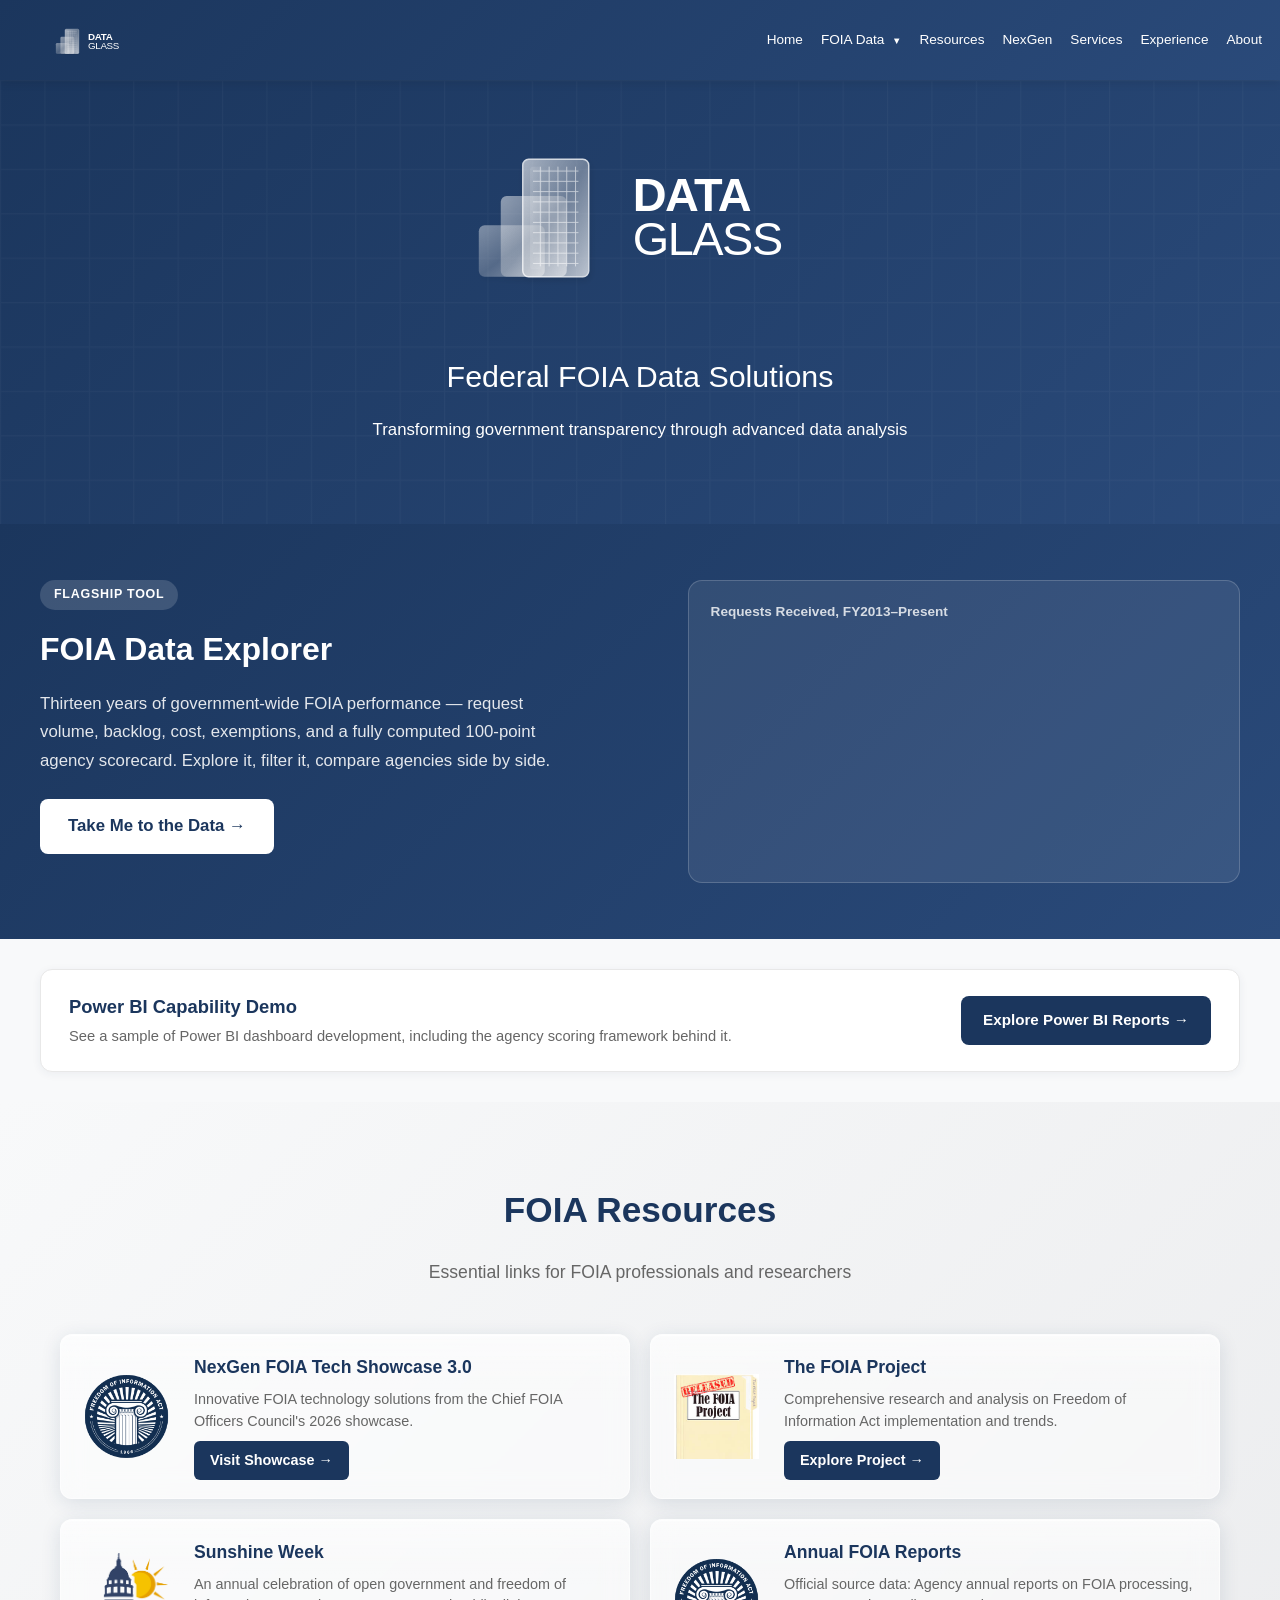
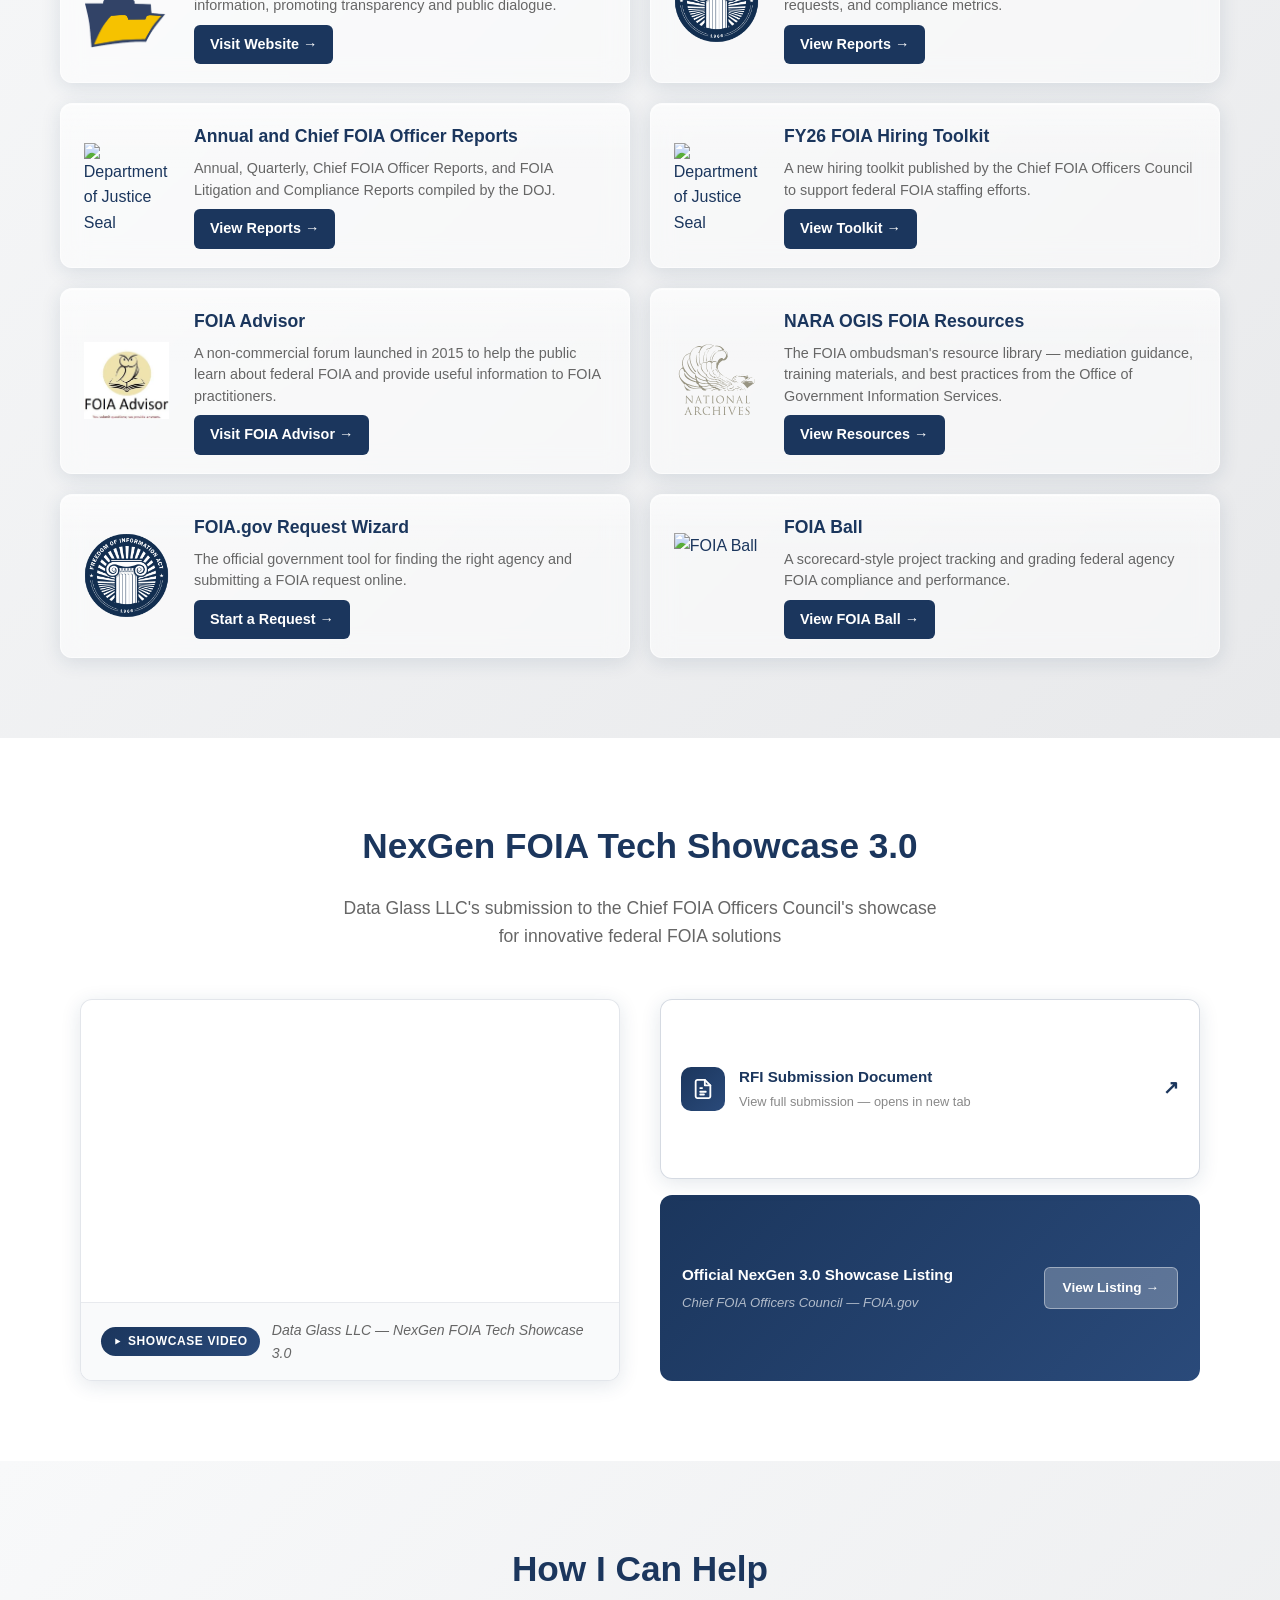
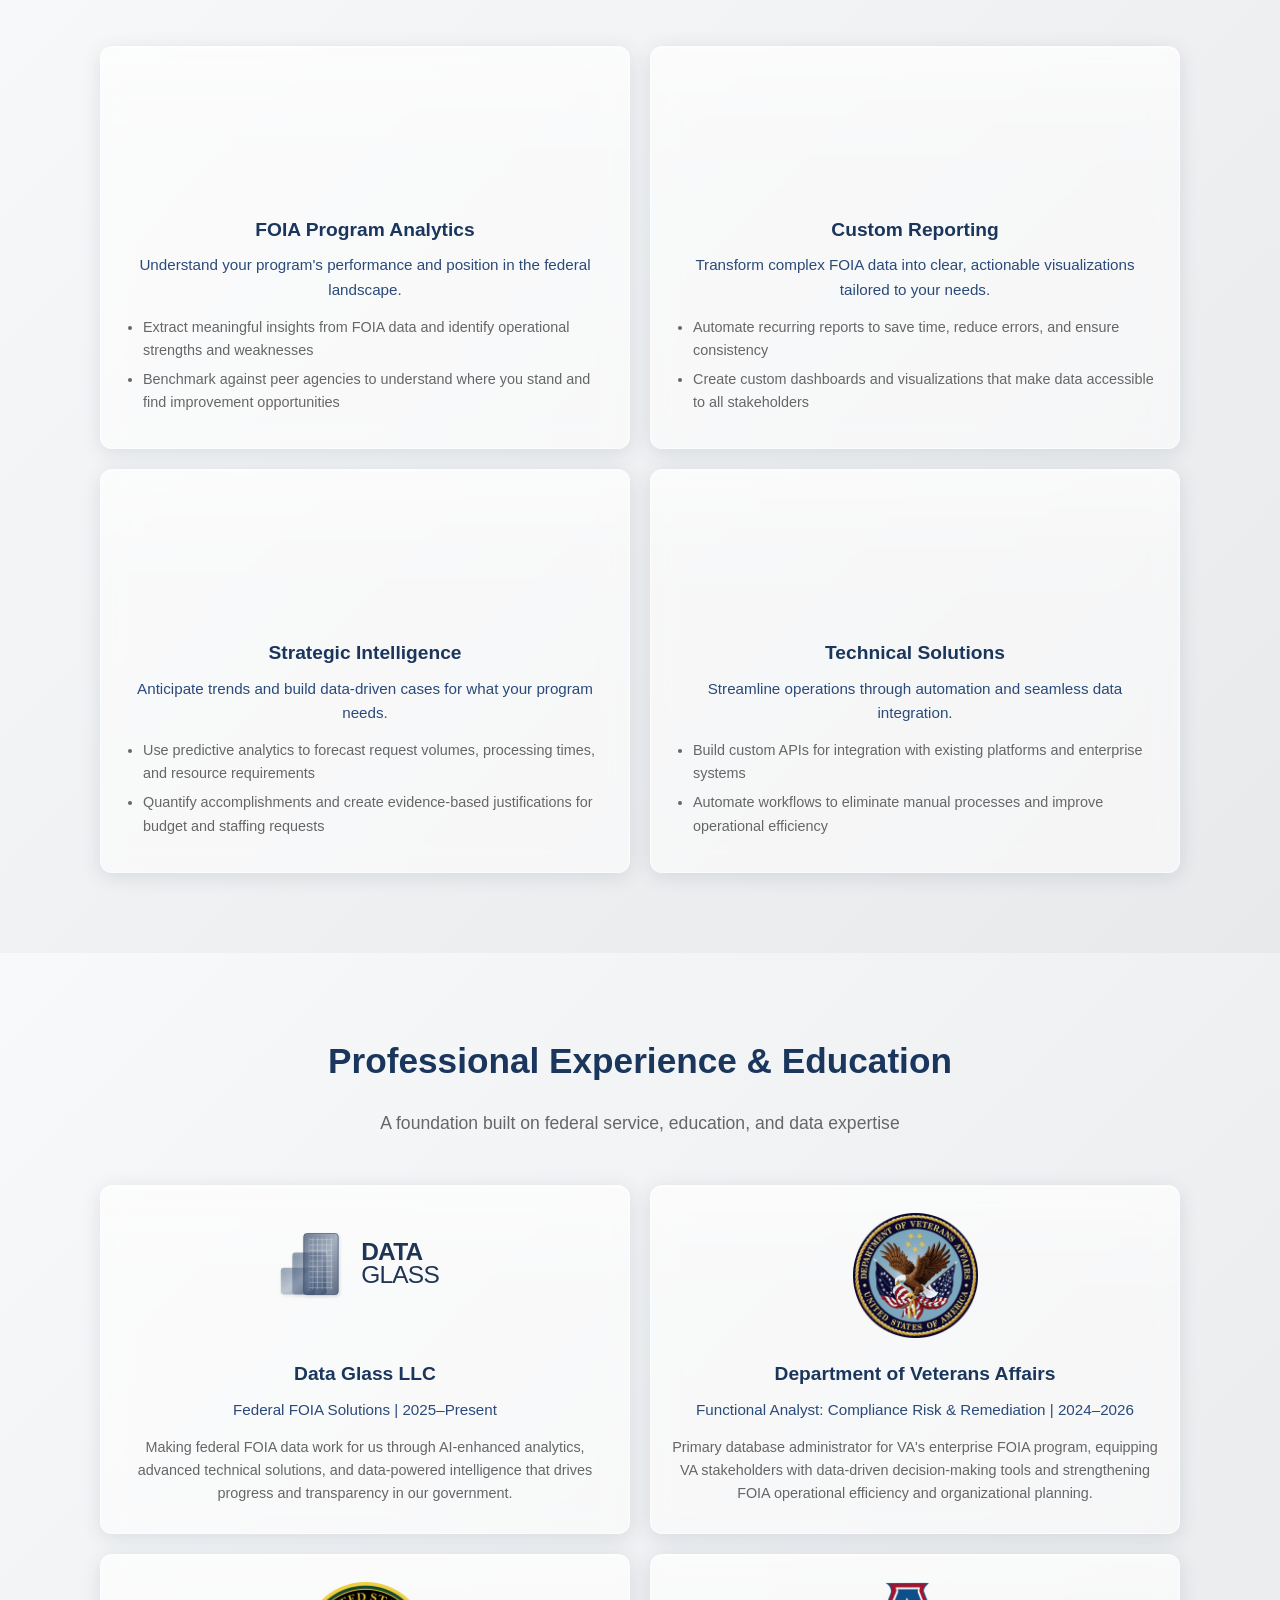
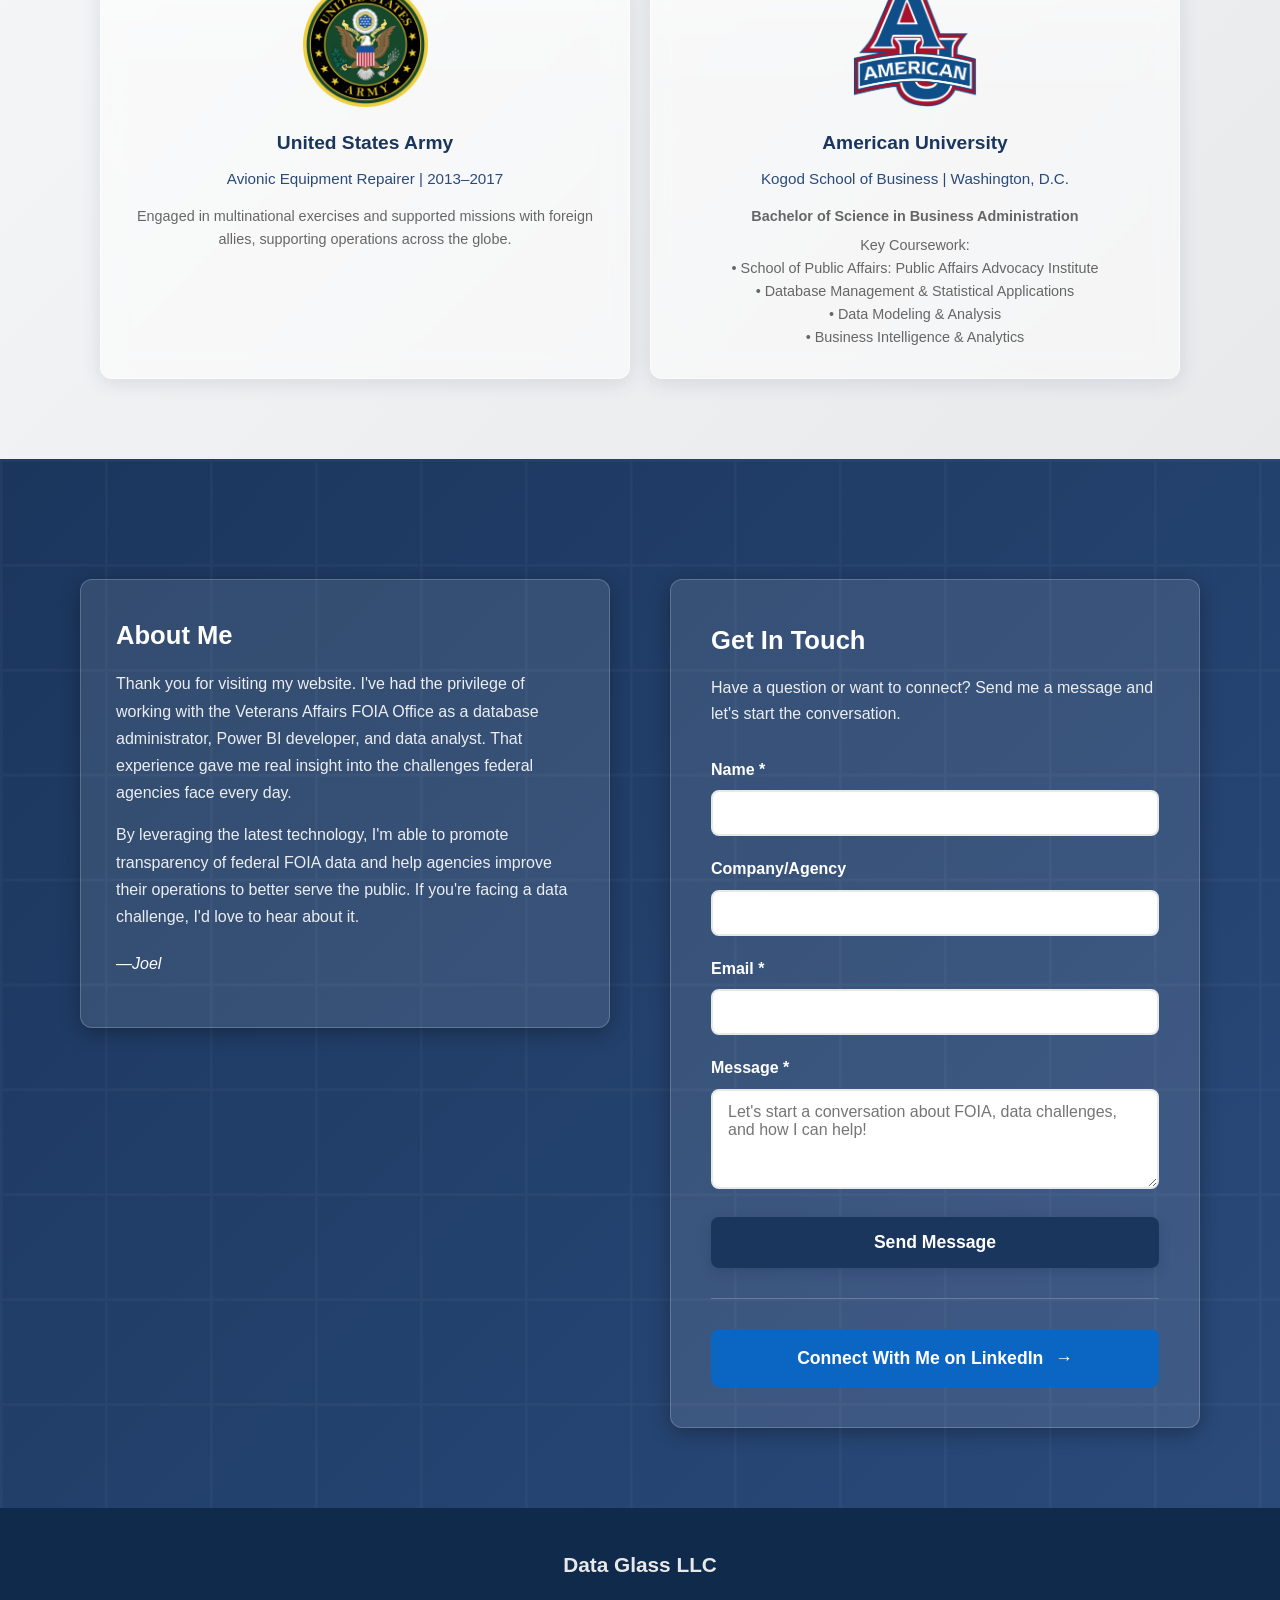
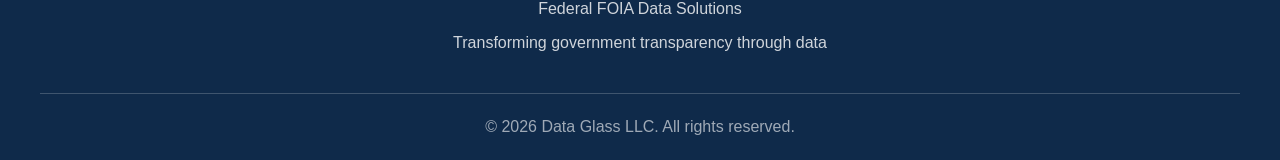
==== commit b2258794: "Add files via upload" ====
--- a/index.html
+++ b/index.html
@@ -9,6 +9,7 @@
     <!-- Lottie Player Library for Animated Icons -->
     <script src="https://unpkg.com/@lottiefiles/lottie-player@latest/dist/lottie-player.js"></script>
     <link rel="stylesheet" href="site.css">
+    <script src="https://cdnjs.cloudflare.com/ajax/libs/Chart.js/4.5.1/chart.umd.min.js"></script>
 </head>
 <body>
     <!-- Navigation Bar -->
@@ -16,7 +17,7 @@
         <div class="nav-container">
             <!-- Logo -->
             <a href="#home" class="nav-logo">
-                <img src="dataglass-logo-white.svg" alt="Data Glass LLC" style="height: 70px; width: auto; display: block; vertical-align: middle; padding: 0; margin-top: 13px;">
+                <img src="dataglass-logo-white.svg" alt="Data Glass LLC" style="height: 62px; width: auto; display: block; vertical-align: middle; padding: 0; margin-top: 9px;">
             </a>
 
             <!-- Mobile Menu Toggle -->
@@ -93,10 +94,14 @@
                         <span class="def-eyebrow">Flagship Tool</span>
                         <h2>FOIA Data Explorer</h2>
                         <p>Thirteen years of government-wide FOIA performance — request volume, backlog, cost, exemptions, and a fully computed 100-point agency scorecard. Explore it, filter it, compare agencies side by side.</p>
-                        <a href="overview.html" class="def-cta">Explore the Data →</a>
-                    </div>
-                    <div class="def-stats" id="def-stats">
-                        <div class="def-stat"><div class="def-stat-label">Loading…</div></div>
+                        <a href="overview.html" class="def-cta">Take Me to the Data →</a>
+                        <div class="def-stats" id="def-stats">
+                            <div class="def-stat"><div class="def-stat-label">Loading…</div></div>
+                        </div>
+                    </div>
+                    <div class="def-chart-panel">
+                        <div class="def-chart-label">Requests Received, FY2013–Present</div>
+                        <canvas id="def-chart" height="220"></canvas>
                     </div>
                 </div>
             </div>
@@ -121,6 +126,27 @@
                         <div class="def-stat-label">Total Program Cost</div>
                     </div>
                 `;
+
+                new Chart(document.getElementById('def-chart'), {
+                    type: 'line',
+                    data: {
+                        labels: rows.map(r => 'FY' + String(r.year).slice(2)),
+                        datasets: [{
+                            data: rows.map(r => r.requests_received),
+                            borderColor: '#FFFFFF',
+                            backgroundColor: 'rgba(255,255,255,0.12)',
+                            fill: true, tension: 0.3, pointRadius: 0, borderWidth: 2.5,
+                        }]
+                    },
+                    options: {
+                        responsive: true, maintainAspectRatio: false,
+                        plugins: { legend: { display: false }, tooltip: { callbacks: { label: (ctx) => Explorer.fmtNum(ctx.parsed.y) + ' requests' } } },
+                        scales: {
+                            x: { ticks: { color: 'rgba(255,255,255,0.7)', font: { size: 11 } }, grid: { color: 'rgba(255,255,255,0.08)' } },
+                            y: { ticks: { color: 'rgba(255,255,255,0.7)', font: { size: 11 }, callback: v => Explorer.fmtNum(v) }, grid: { color: 'rgba(255,255,255,0.08)' } }
+                        }
+                    }
+                });
             }).catch(() => {
                 document.getElementById('def-stats').innerHTML = '';
             });
@@ -296,7 +322,7 @@
                             </iframe>
                         </div>
                         <div class="nexgen-video-label">
-                            <span class="nexgen-badge">▶ Showcase Video</span>
+                            <span class="nexgen-badge"><svg width="9" height="9" viewBox="0 0 24 24" fill="#fff" style="flex-shrink:0;"><polygon points="6 4 20 12 6 20"/></svg> Showcase Video</span>
                             <span class="nexgen-video-caption">Data Glass LLC — NexGen FOIA Tech Showcase 3.0</span>
                         </div>
                     </div>
--- a/site.css
+++ b/site.css
@@ -50,7 +50,7 @@
             display: flex;
             justify-content: space-between;
             align-items: center;
-            height: 49px;
+            height: 80px;
         }
 
         .nav-logo {
@@ -241,7 +241,7 @@
 
         /* Add padding to body to account for fixed nav */
         body {
-            padding-top: 49px;
+            padding-top: 80px;
         }
 
         /* Laptop-scale tightening: shrink nav spacing before the mobile
@@ -322,6 +322,7 @@
             font-weight: 700;
             font-size: 1.05em;
             transition: all 0.3s ease;
+            margin-bottom: 28px;
         }
 
         .def-cta:hover {
@@ -331,28 +332,43 @@
 
         .def-stats {
             display: flex;
-            flex-direction: column;
-            gap: 16px;
+            flex-wrap: wrap;
+            gap: 14px;
         }
 
         .def-stat {
+            flex: 1 1 150px;
             background: rgba(255,255,255,0.1);
             border: 1px solid rgba(255,255,255,0.2);
             border-radius: 12px;
-            padding: 18px 22px;
+            padding: 16px 18px;
         }
 
         .def-stat-value {
             color: #FFFFFF;
-            font-size: 1.8em;
+            font-size: 1.5em;
             font-weight: 700;
             line-height: 1.2;
         }
 
         .def-stat-label {
             color: rgba(255,255,255,0.75);
+            font-size: 0.82em;
+            margin-top: 4px;
+        }
+
+        .def-chart-panel {
+            background: rgba(255,255,255,0.08);
+            border: 1px solid rgba(255,255,255,0.18);
+            border-radius: 14px;
+            padding: 20px 22px;
+        }
+
+        .def-chart-label {
+            color: rgba(255,255,255,0.8);
             font-size: 0.85em;
-            margin-top: 4px;
+            font-weight: 600;
+            margin-bottom: 12px;
         }
 
         /* Power BI capability demo callout */
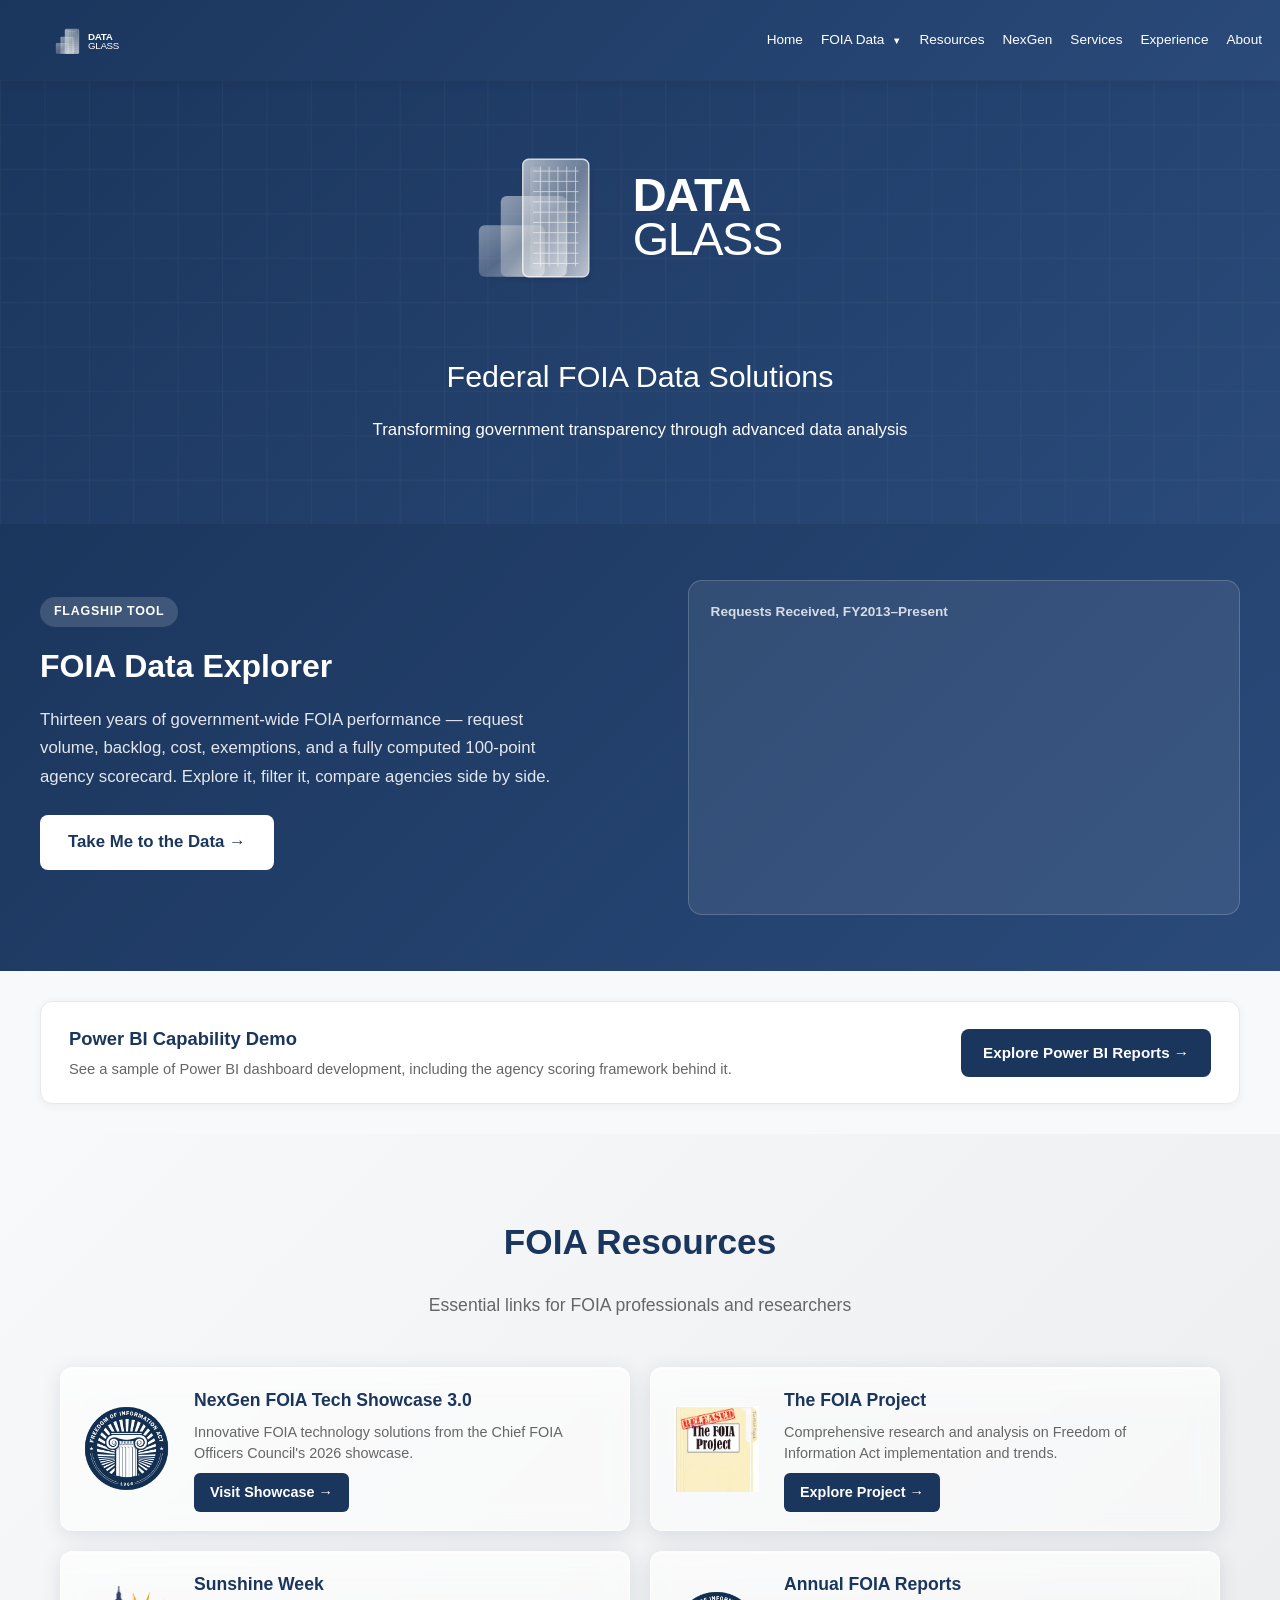
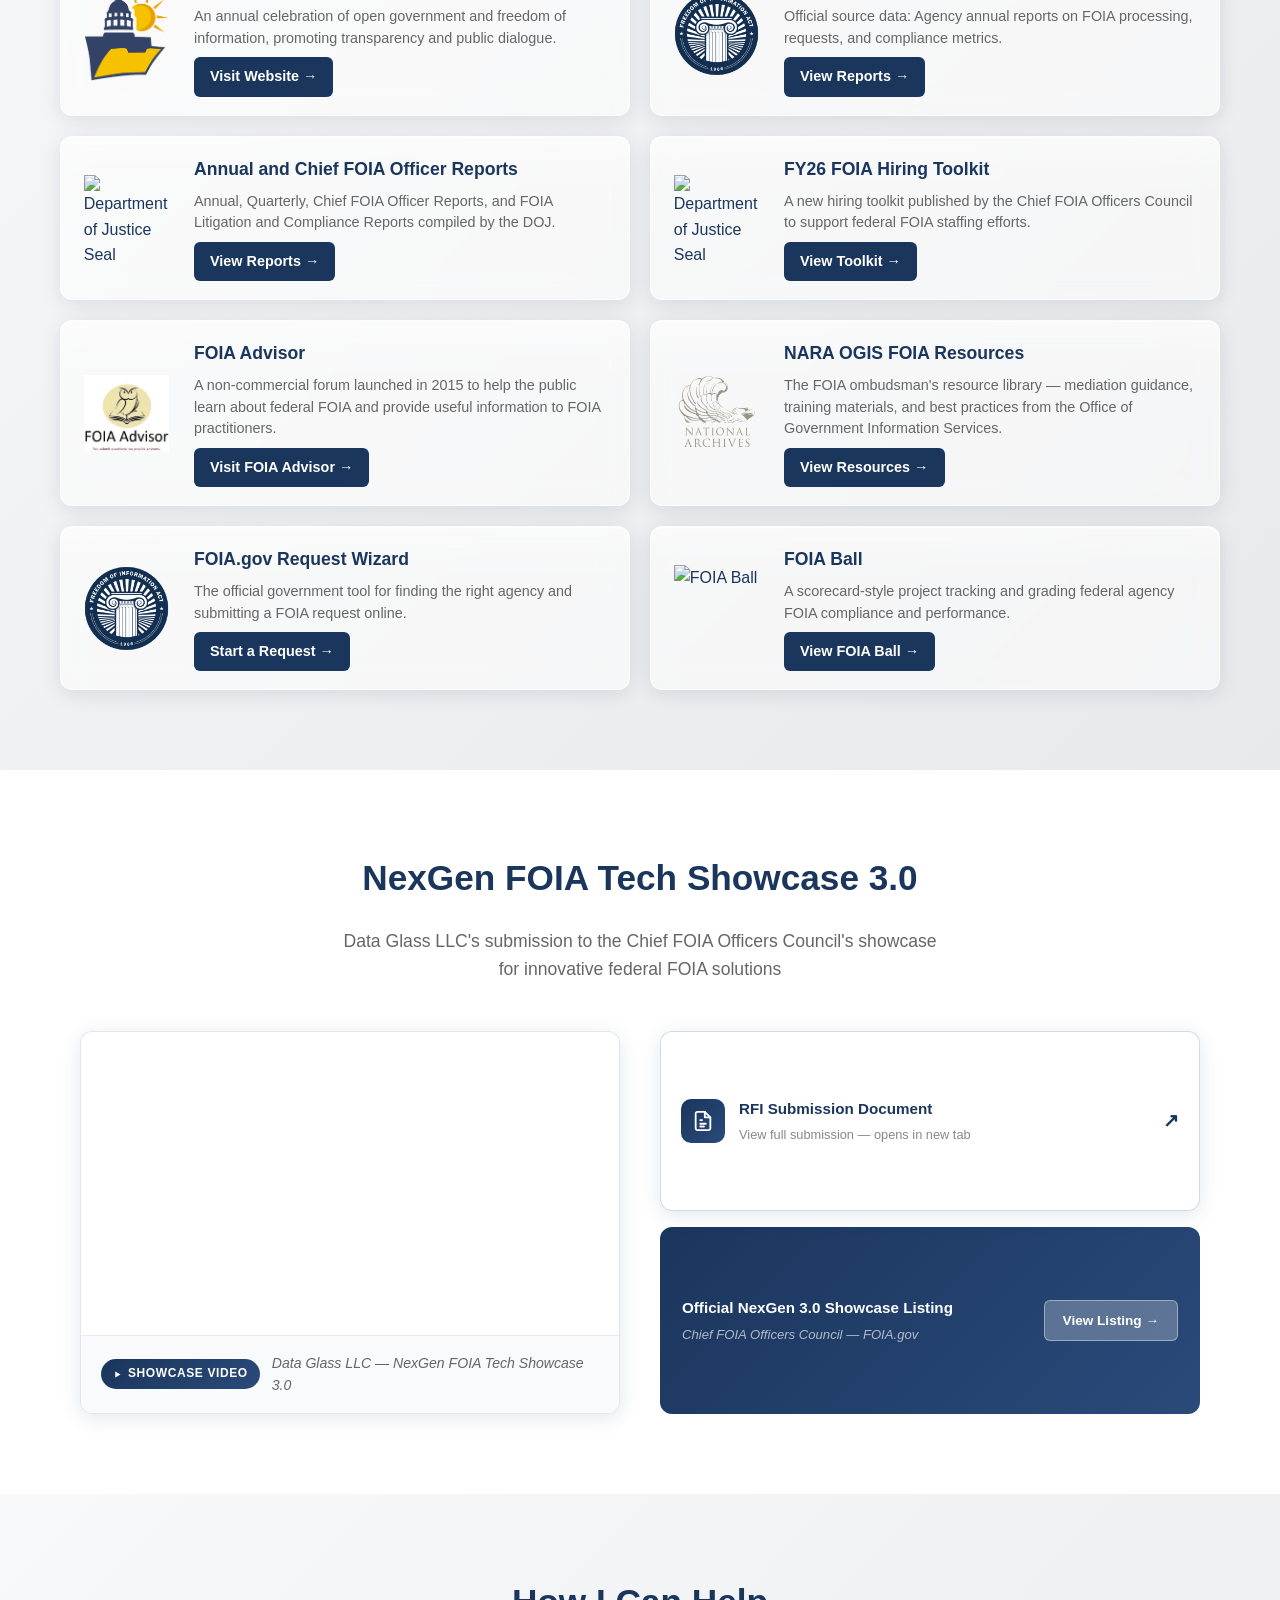
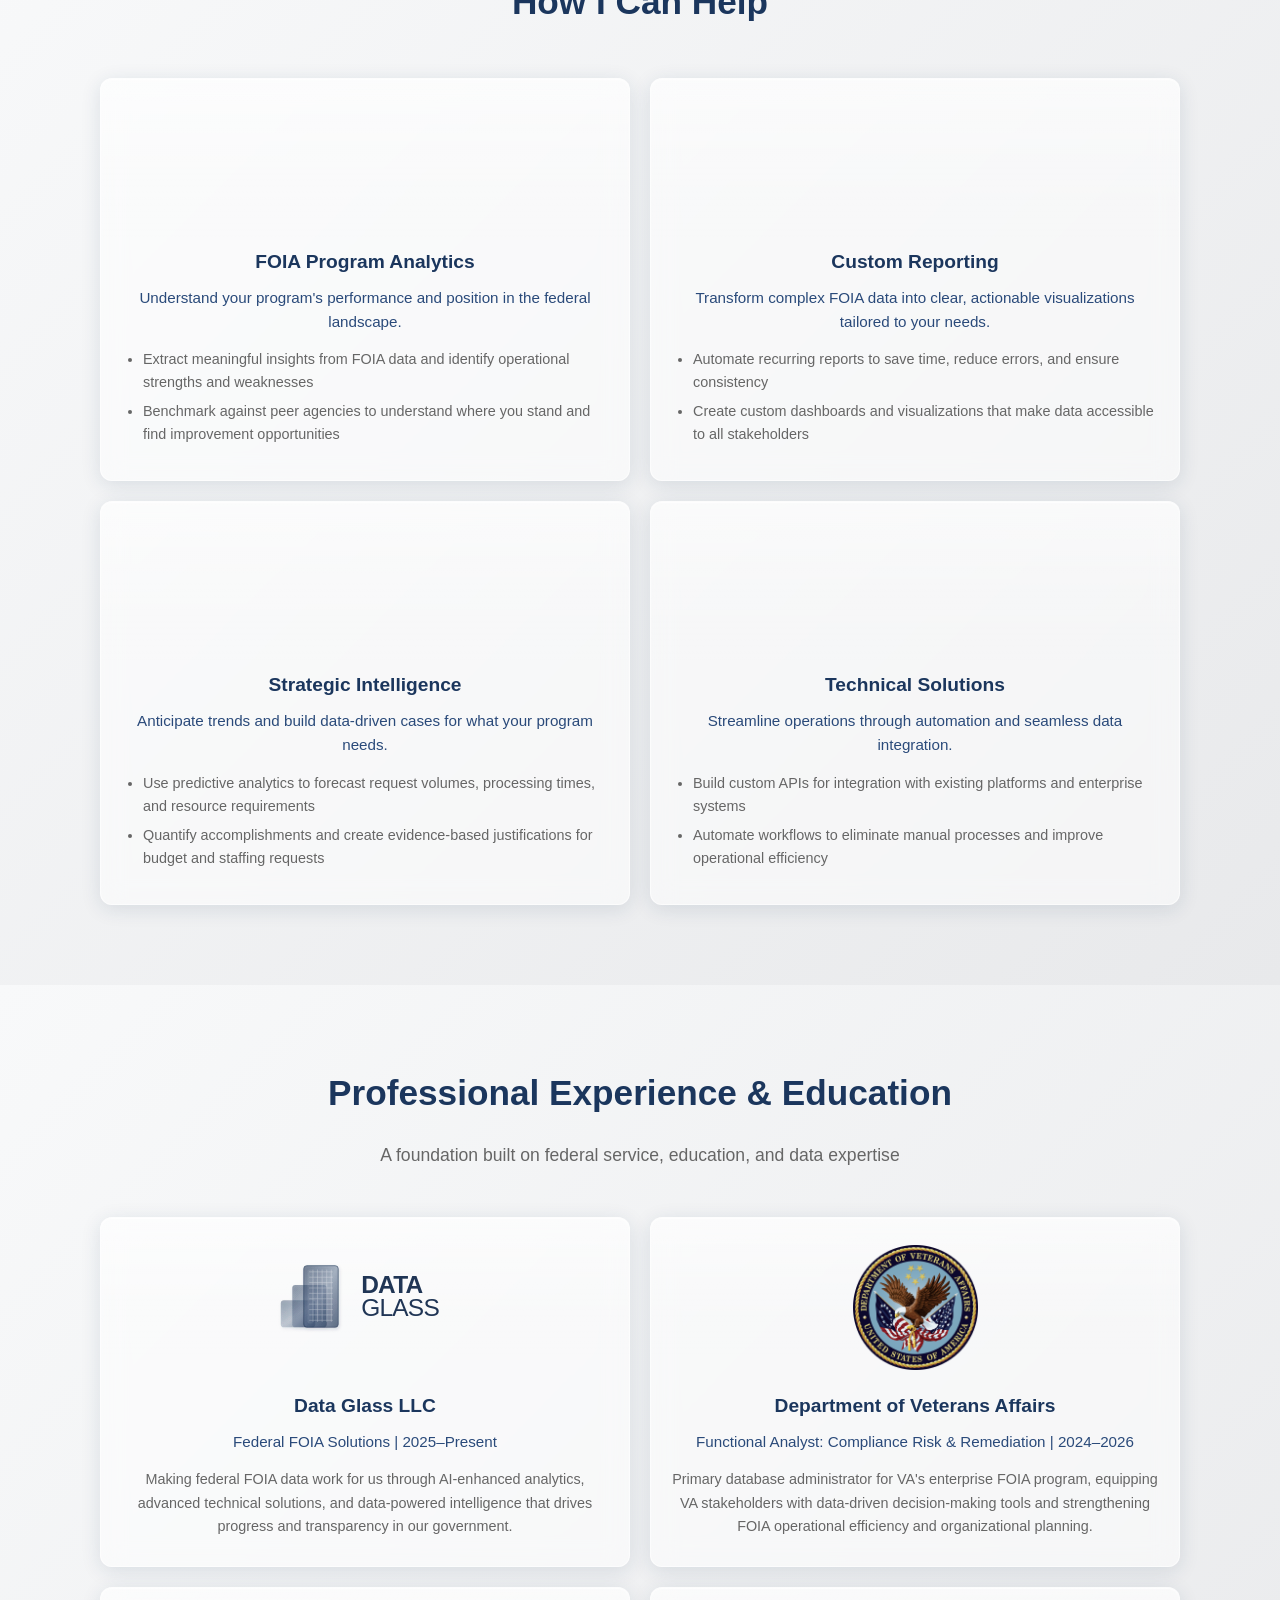
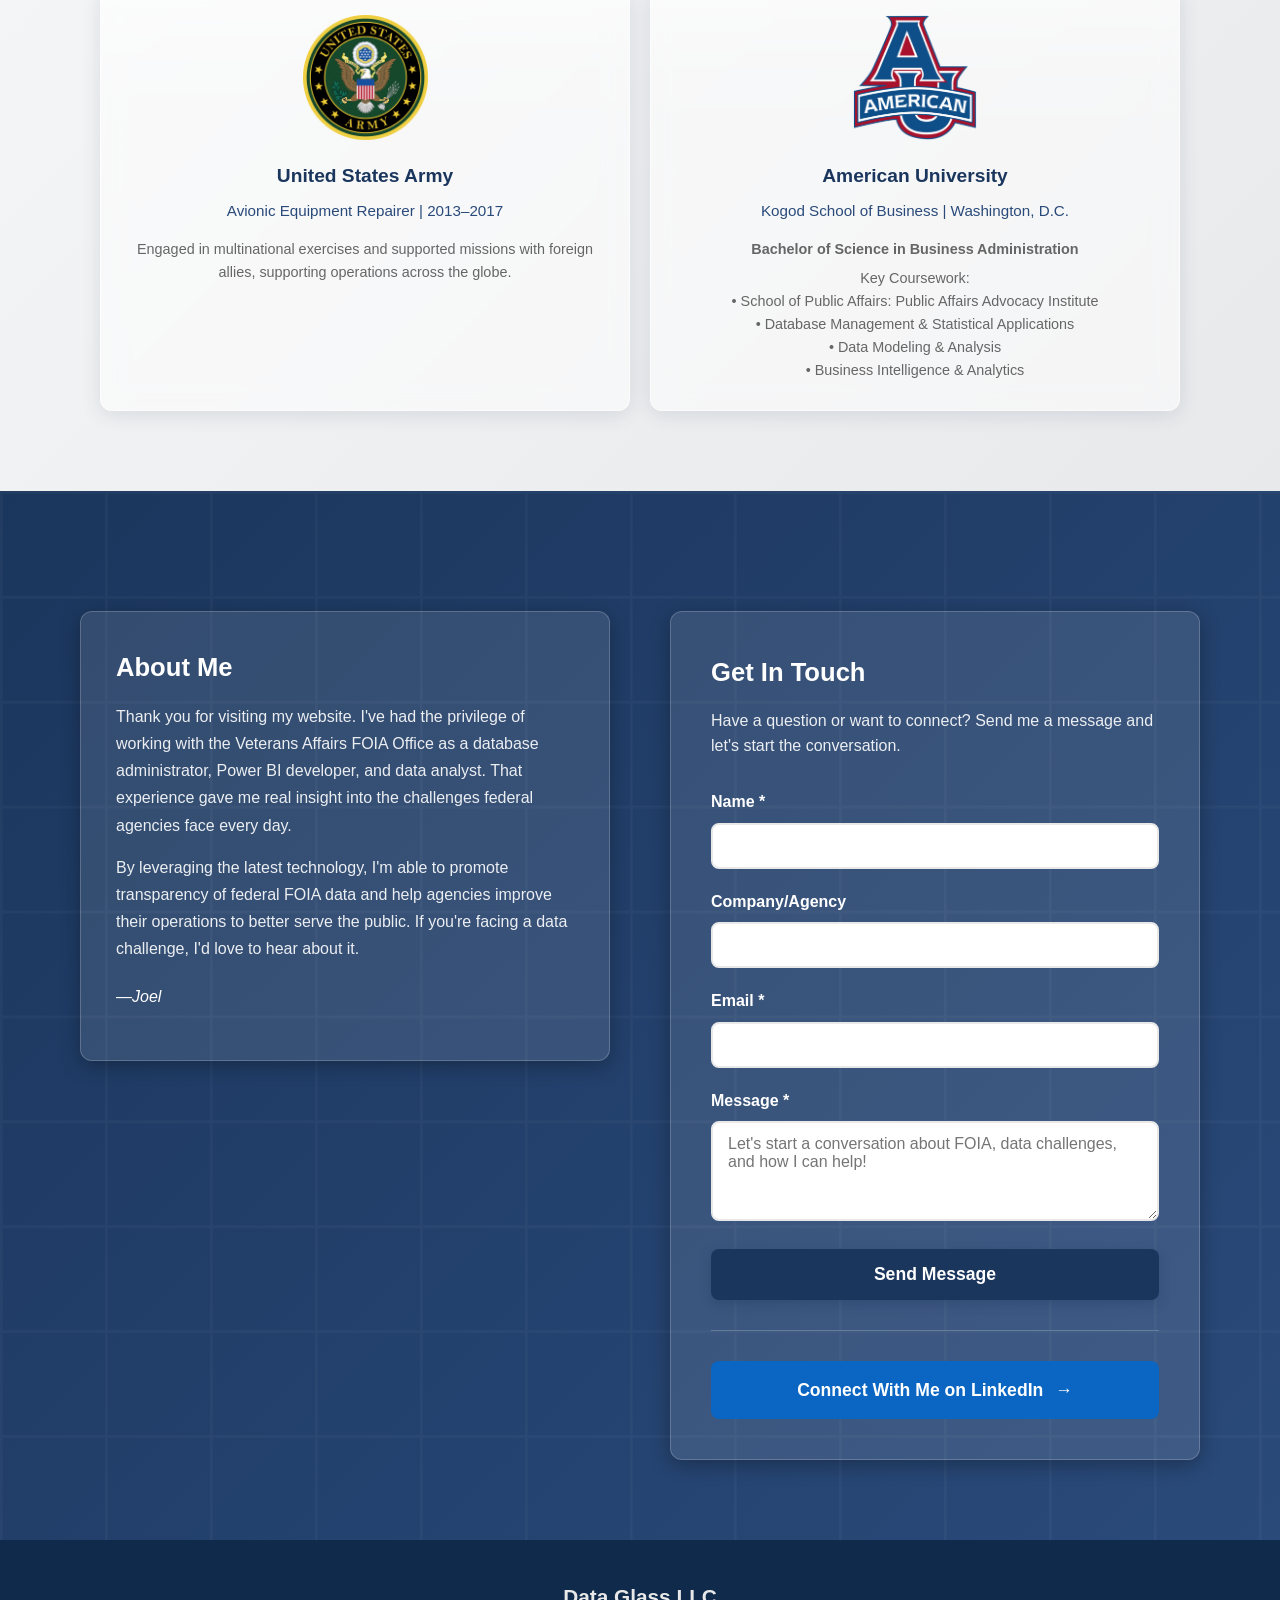
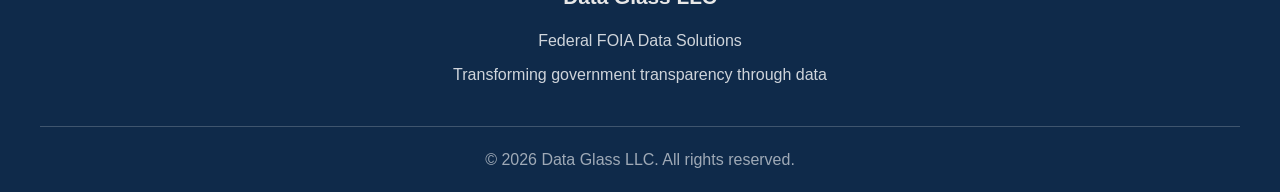
==== commit 9357f228: "Add files via upload" ====
--- a/index.html
+++ b/index.html
@@ -101,7 +101,9 @@
                     </div>
                     <div class="def-chart-panel">
                         <div class="def-chart-label">Requests Received, FY2013–Present</div>
-                        <canvas id="def-chart" height="220"></canvas>
+                        <div class="def-chart-canvas-wrap">
+                            <canvas id="def-chart"></canvas>
+                        </div>
                     </div>
                 </div>
             </div>
--- a/site.css
+++ b/site.css
@@ -121,16 +121,16 @@
             top: 100%;
             left: 0;
             background: white;
-            min-width: 200px;
-            border-radius: 8px;
-            box-shadow: 0 4px 12px rgba(0,0,0,0.15);
+            min-width: 240px;
+            border-radius: 10px;
+            box-shadow: 0 6px 18px rgba(0,0,0,0.15);
             opacity: 0;
             visibility: hidden;
             transform: translateY(-10px);
             transition: all 0.3s ease;
             margin-top: 10px;
             list-style: none;
-            padding: 10px 0;
+            padding: 12px 0;
         }
 
         .nav-dropdown:hover .dropdown-menu {
@@ -146,8 +146,10 @@
         .dropdown-menu a {
             color: #1B365D;
             text-decoration: none;
-            padding: 12px 20px;
+            padding: 11px 24px;
             display: block;
+            line-height: 1.3;
+            font-size: 0.96em;
             transition: background 0.3s ease;
         }
 
@@ -156,7 +158,7 @@
         }
 
         .dropdown-label {
-            padding: 6px 20px 4px;
+            padding: 10px 24px 6px;
             font-size: 0.72em;
             font-weight: 700;
             text-transform: uppercase;
@@ -167,7 +169,7 @@
         .dropdown-divider {
             height: 1px;
             background: #EDEDED;
-            margin: 6px 0;
+            margin: 8px 0;
         }
 
         /* Mobile Menu Toggle */
@@ -369,6 +371,12 @@
             font-size: 0.85em;
             font-weight: 600;
             margin-bottom: 12px;
+        }
+
+        .def-chart-canvas-wrap {
+            position: relative;
+            height: 260px;
+            width: 100%;
         }
 
         /* Power BI capability demo callout */
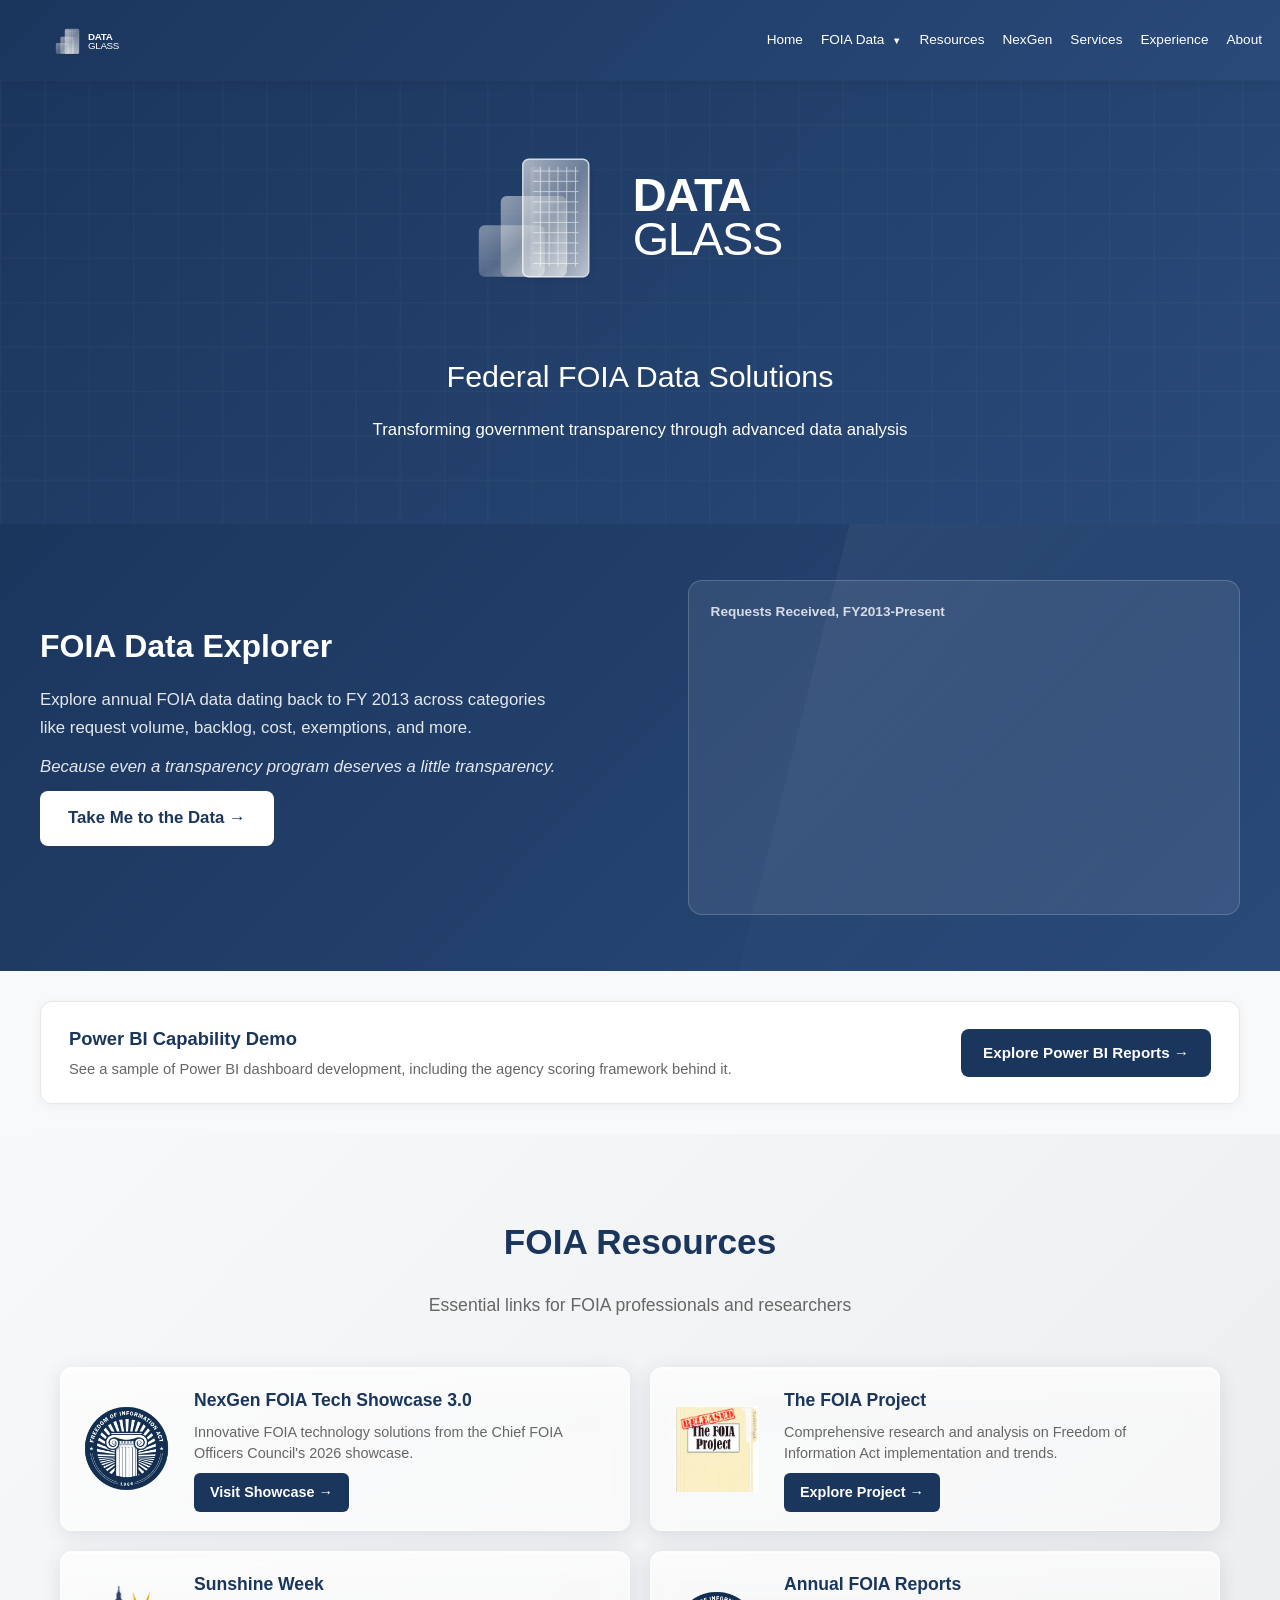
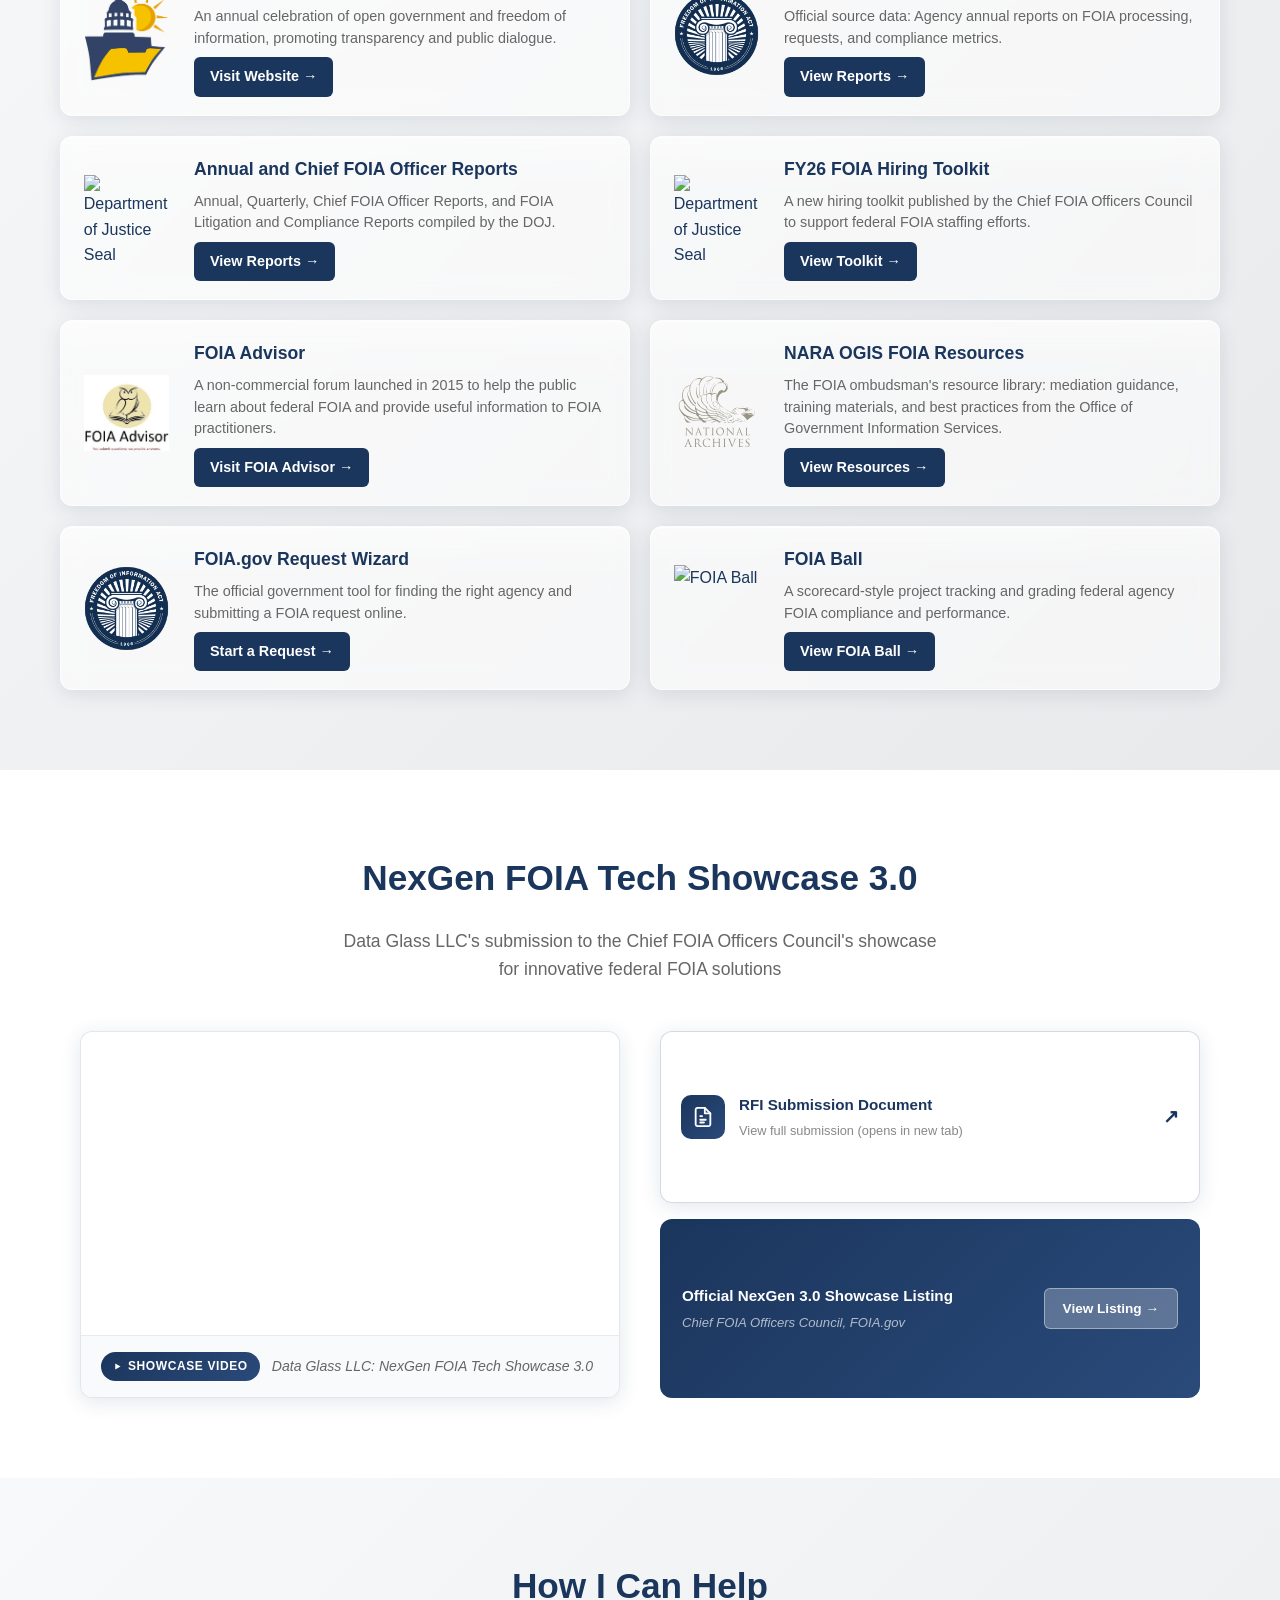
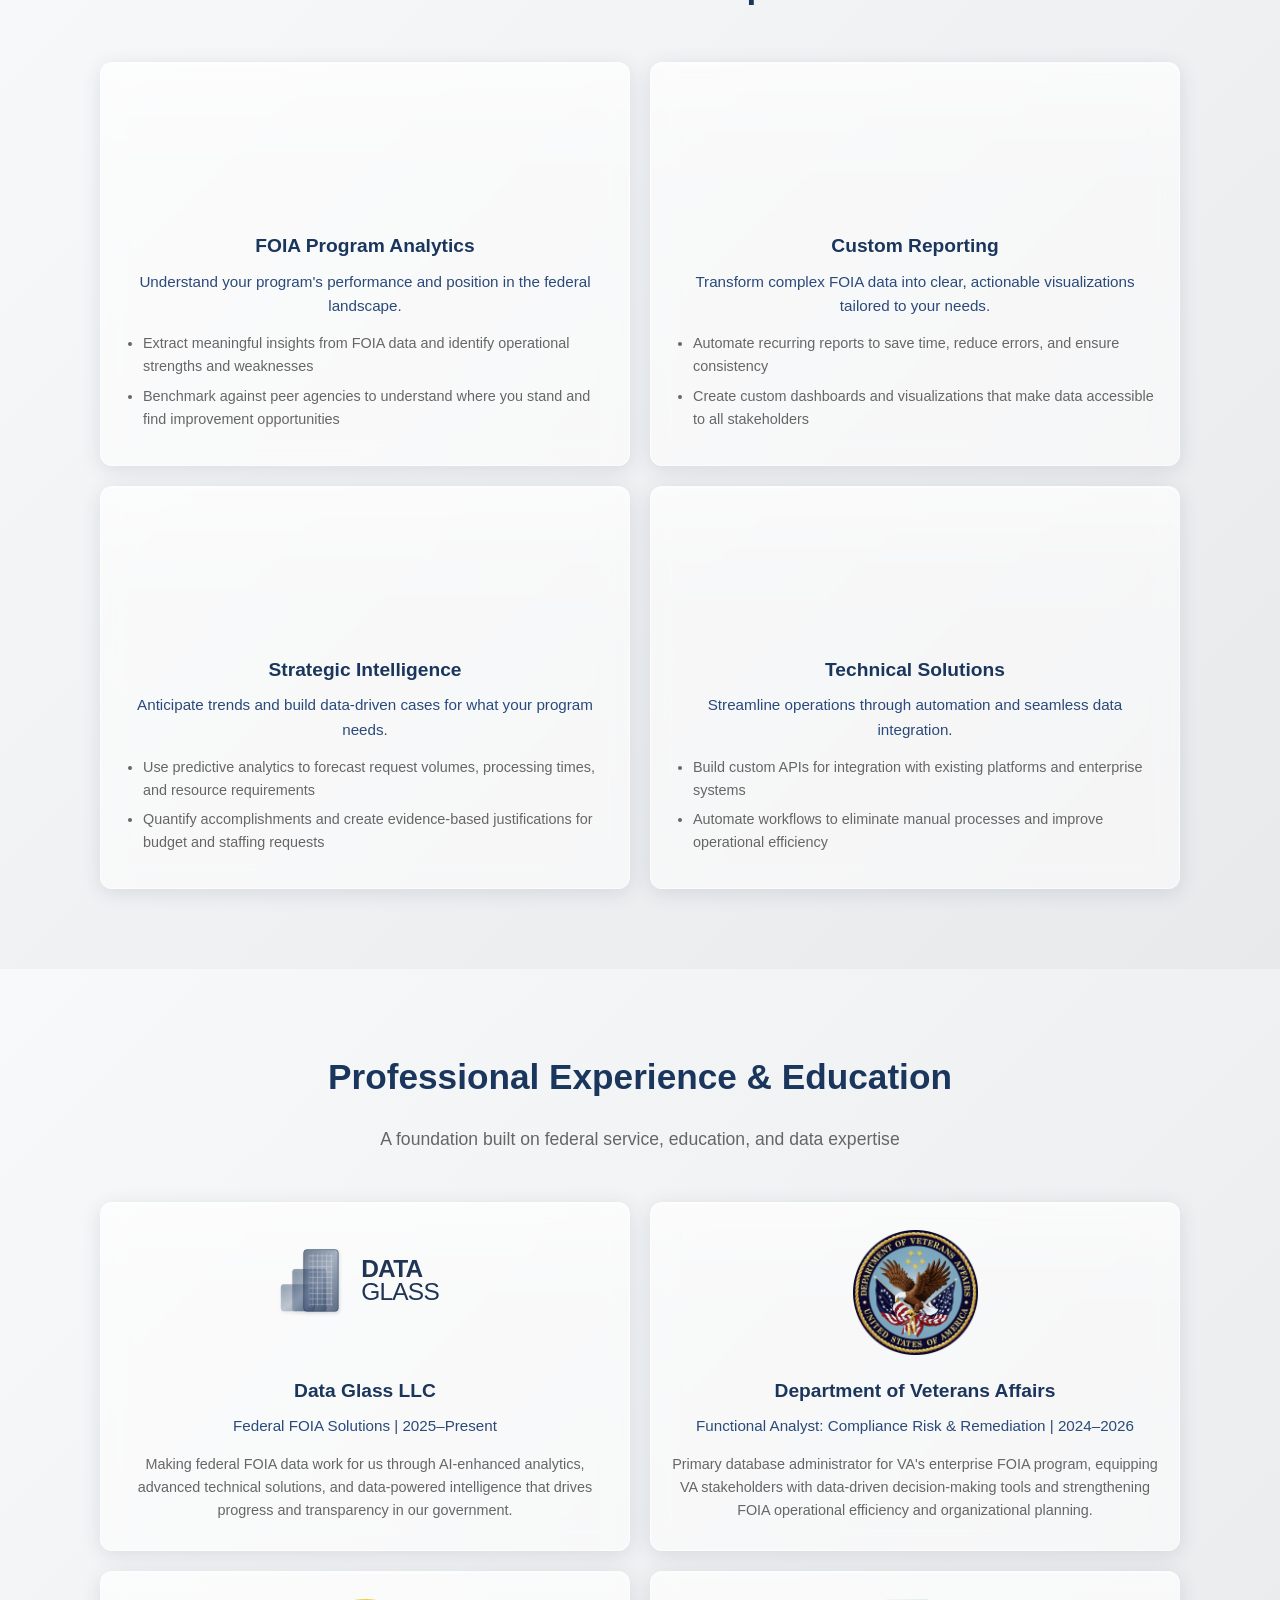
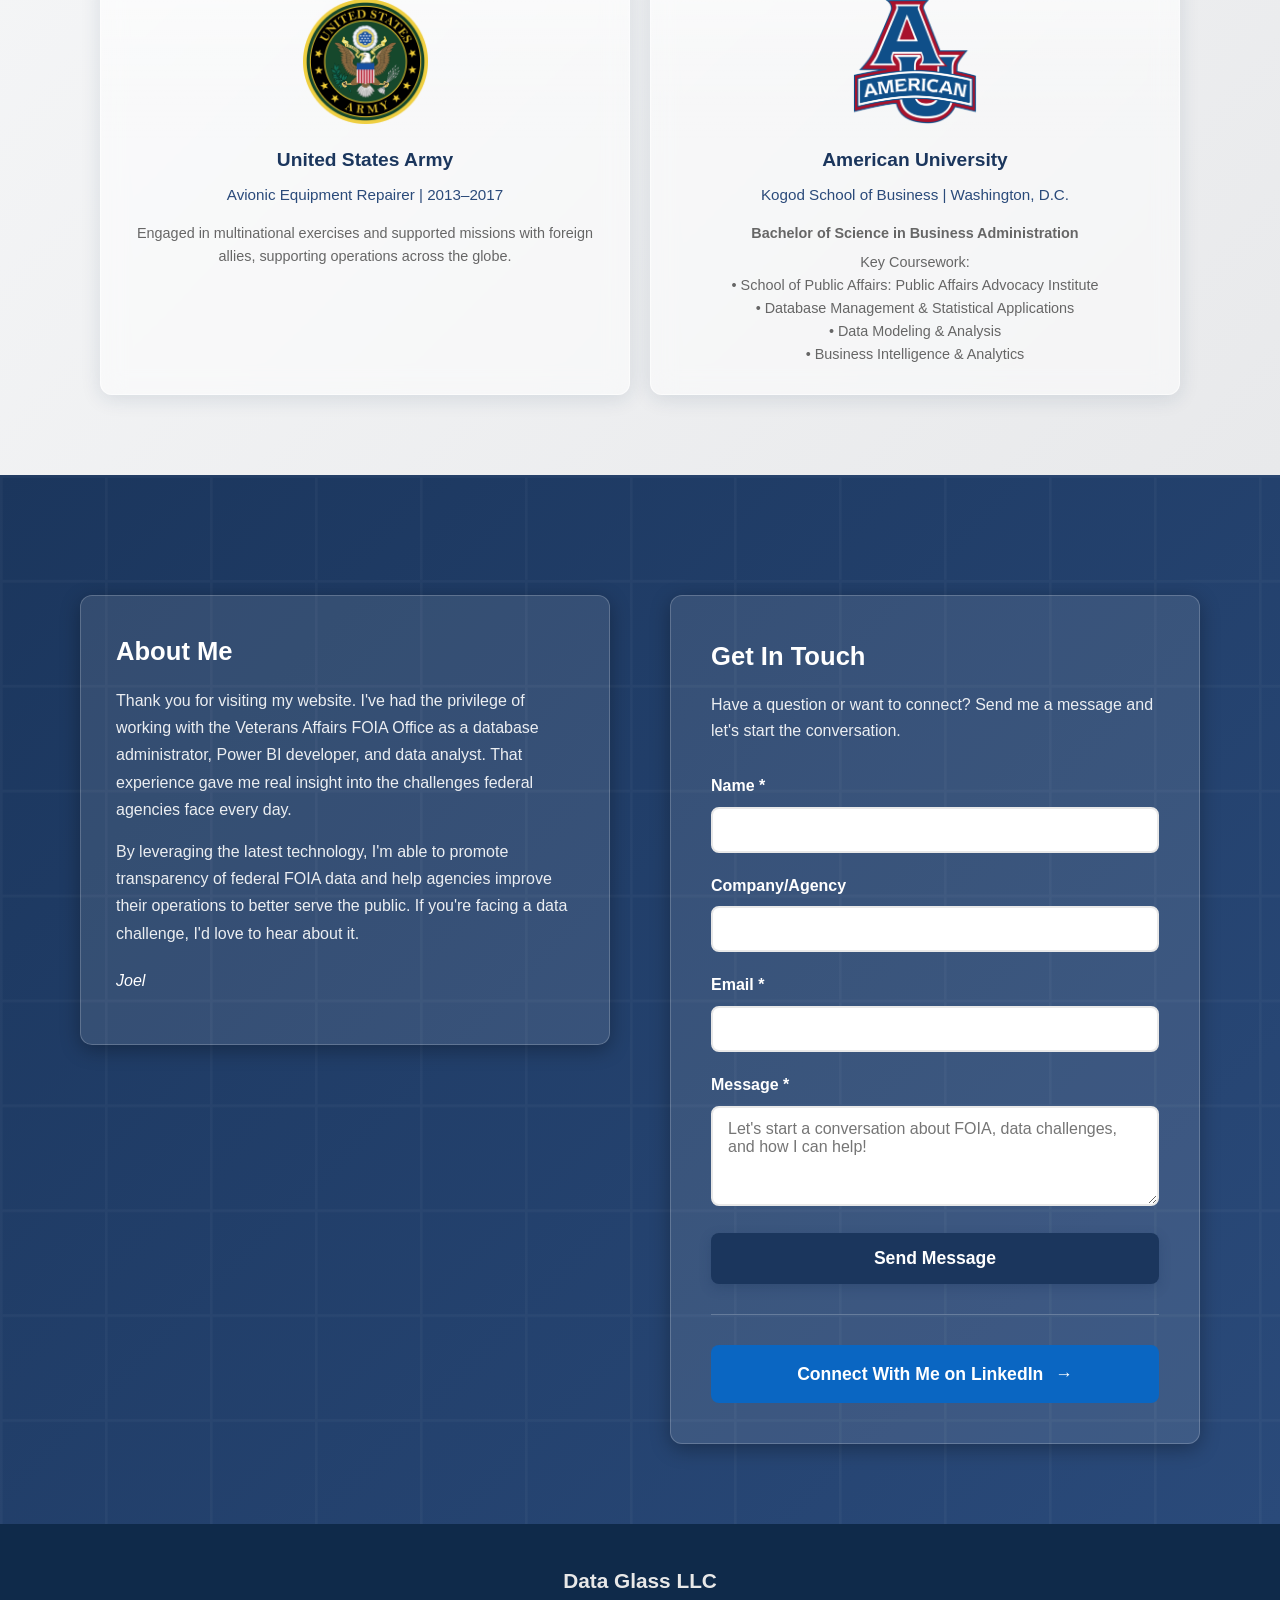
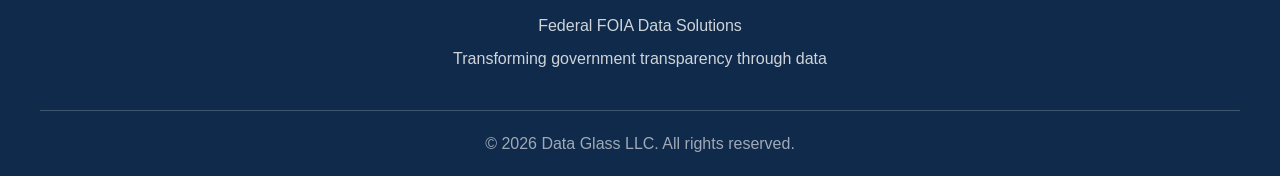
==== commit 33813607: "Add files via upload" ====
--- a/index.html
+++ b/index.html
@@ -40,7 +40,7 @@
                         <li><a href="rankings.html">Rankings</a></li>
                         <li><a href="compare.html">Compare Agencies</a></li>
                         <li><a href="exemptions.html">Exemptions</a></li>
-                        <li><a href="components.html">Scoring Methodology</a></li>
+                        <li><a href="methodology.html">Scoring Methodology</a></li>
                         <li class="dropdown-divider"></li>
                         <li class="dropdown-label">Capability Demo</li>
                         <li><a href="powerbi-reports.html">Power BI Reports</a></li>
@@ -85,22 +85,22 @@
 
 
         <!-- ============================================
-             FOIA Data Explorer — premiere feature section
+             FOIA Data Explorer - premiere feature section
         ============================================ -->
         <section id="data-explorer-feature" class="data-explorer-feature">
             <div class="container">
                 <div class="def-grid">
                     <div class="def-copy">
-                        <span class="def-eyebrow">Flagship Tool</span>
                         <h2>FOIA Data Explorer</h2>
-                        <p>Thirteen years of government-wide FOIA performance — request volume, backlog, cost, exemptions, and a fully computed 100-point agency scorecard. Explore it, filter it, compare agencies side by side.</p>
+                        <p>Explore annual FOIA data dating back to FY 2013 across categories like request volume, backlog, cost, exemptions, and more.</p>
+                        <p class="def-tagline">Because even a transparency program deserves a little transparency.</p>
                         <a href="overview.html" class="def-cta">Take Me to the Data →</a>
                         <div class="def-stats" id="def-stats">
                             <div class="def-stat"><div class="def-stat-label">Loading…</div></div>
                         </div>
                     </div>
                     <div class="def-chart-panel">
-                        <div class="def-chart-label">Requests Received, FY2013–Present</div>
+                        <div class="def-chart-label">Requests Received, FY2013-Present</div>
                         <div class="def-chart-canvas-wrap">
                             <canvas id="def-chart"></canvas>
                         </div>
@@ -155,7 +155,7 @@
         })();
         </script>
 
-        <!-- Power BI Capability Demo — compact callout -->
+        <!-- Power BI Capability Demo - compact callout -->
         <section id="powerbi-demo-callout" class="powerbi-demo-callout">
             <div class="container">
                 <div class="pbi-callout-card">
@@ -268,7 +268,7 @@
                         </div>
                         <div class="link-content">
                             <h3>NARA OGIS FOIA Resources</h3>
-                            <p>The FOIA ombudsman's resource library — mediation guidance, training materials, and best practices from the Office of Government Information Services.</p>
+                            <p>The FOIA ombudsman's resource library: mediation guidance, training materials, and best practices from the Office of Government Information Services.</p>
                             <a href="https://www.archives.gov/ogis/resources" target="_blank" class="link-button">View Resources →</a>
                         </div>
                     </div>
@@ -318,14 +318,14 @@
                         <div class="nexgen-video-wrapper">
                             <iframe
                                 src="https://www.youtube.com/embed/h3TU3mH-e2k"
-                                title="Data Glass LLC — NexGen FOIA Tech Showcase 3.0 Submission"
+                                title="Data Glass LLC: NexGen FOIA Tech Showcase 3.0 Submission"
                                 allow="accelerometer; clipboard-write; encrypted-media; gyroscope; picture-in-picture; web-share"
                                 allowfullscreen>
                             </iframe>
                         </div>
                         <div class="nexgen-video-label">
                             <span class="nexgen-badge"><svg width="9" height="9" viewBox="0 0 24 24" fill="#fff" style="flex-shrink:0;"><polygon points="6 4 20 12 6 20"/></svg> Showcase Video</span>
-                            <span class="nexgen-video-caption">Data Glass LLC — NexGen FOIA Tech Showcase 3.0</span>
+                            <span class="nexgen-video-caption">Data Glass LLC: NexGen FOIA Tech Showcase 3.0</span>
                         </div>
                     </div>
 
@@ -345,7 +345,7 @@
                             </div>
                             <div class="nexgen-pdf-btn-text">
                                 <span class="nexgen-pdf-btn-label">RFI Submission Document</span>
-                                <span class="nexgen-pdf-btn-sub">View full submission — opens in new tab</span>
+                                <span class="nexgen-pdf-btn-sub">View full submission (opens in new tab)</span>
                             </div>
                             <span class="nexgen-pdf-btn-arrow">↗</span>
                         </a>
@@ -354,7 +354,7 @@
                         <div class="nexgen-nara-card">
                             <div class="nexgen-nara-text">
                                 <h4>Official NexGen 3.0 Showcase Listing</h4>
-                                <p>Chief FOIA Officers Council — FOIA.gov</p>
+                                <p>Chief FOIA Officers Council, FOIA.gov</p>
                             </div>
                             <a href="https://www.foia.gov/chief-foia-officers-council/nexgen3.0-foia-showcase2026" target="_blank" style="background: rgba(255,255,255,0.25); color: #FFFFFF; padding: 9px 18px; border-radius: 6px; font-size: 0.85em; font-weight: 600; white-space: nowrap; border: 1px solid rgba(255,255,255,0.4); text-decoration: none; transition: background 0.3s ease;">View Listing →</a>
                         </div>
@@ -508,7 +508,7 @@
                         <div class="about-text-new">
                             <p>Thank you for visiting my website. I've had the privilege of working with the Veterans Affairs FOIA Office as a database administrator, Power BI developer, and data analyst. That experience gave me real insight into the challenges federal agencies face every day.</p>
                             <p>By leveraging the latest technology, I'm able to promote transparency of federal FOIA data and help agencies improve their operations to better serve the public. If you're facing a data challenge, I'd love to hear about it.</p>
-                            <p style="margin-top: 20px; font-style: italic; color: #FFFFFF; font-weight: 500;">—Joel</p>
+                            <p style="margin-top: 20px; font-style: italic; color: #FFFFFF; font-weight: 500;">Joel</p>
                         </div>
                     </div>
                     
--- a/site.css
+++ b/site.css
@@ -272,11 +272,24 @@
         }
 
         /* ============================================
-           FOIA Data Explorer — premiere feature section
+           FOIA Data Explorer - premiere feature section
         ============================================ */
         .data-explorer-feature {
             background: linear-gradient(135deg, #1B365D 0%, #2A4A7A 100%);
             padding: 56px 0;
+            position: relative;
+            overflow: hidden;
+        }
+
+        .data-explorer-feature::before {
+            content: '';
+            position: absolute;
+            top: -20%; right: -8%;
+            width: 46%; height: 140%;
+            background: linear-gradient(125deg, rgba(255,255,255,0.05) 0%, rgba(255,255,255,0.01) 40%, transparent 70%);
+            transform: skewX(-14deg);
+            pointer-events: none;
+            z-index: 1;
         }
 
         .def-grid {
@@ -284,19 +297,61 @@
             grid-template-columns: 1.1fr 1fr;
             gap: 40px;
             align-items: center;
-        }
-
-        .def-eyebrow {
-            display: inline-block;
-            background: rgba(255,255,255,0.15);
-            color: #FFFFFF;
-            font-size: 0.78em;
-            font-weight: 700;
-            text-transform: uppercase;
-            letter-spacing: 0.06em;
-            padding: 5px 14px;
-            border-radius: 999px;
-            margin-bottom: 14px;
+            position: relative;
+            z-index: 2;
+        }
+
+        /* Gentle one-time entrance: content settles in rather than popping,
+           and never repeats or loops so it stays out of the way. */
+        @keyframes defFadeUp {
+            from { opacity: 0; transform: translateY(14px); }
+            to { opacity: 1; transform: translateY(0); }
+        }
+
+        .def-copy h2,
+        .def-copy p,
+        .def-copy .def-tagline,
+        .def-copy .def-cta,
+        .def-copy .def-stats,
+        .def-chart-panel {
+            opacity: 0;
+            animation: defFadeUp 0.7s ease-out forwards;
+        }
+
+        .def-copy h2 { animation-delay: 0.05s; }
+        .def-copy p { animation-delay: 0.15s; }
+        .def-copy .def-tagline { animation-delay: 0.25s; }
+        .def-copy .def-cta { animation-delay: 0.35s; }
+        .def-copy .def-stats { animation-delay: 0.45s; }
+        .def-chart-panel { animation-delay: 0.3s; }
+
+        /* Single glass-reflection sweep across the chart panel on load,
+           echoing the glass-card shimmer used elsewhere on the site. Runs once. */
+        .def-chart-panel {
+            position: relative;
+        }
+
+        .def-chart-panel::after {
+            content: '';
+            position: absolute;
+            top: 0; left: -60%;
+            width: 45%; height: 100%;
+            background: linear-gradient(115deg, transparent 0%, rgba(255,255,255,0.16) 45%, transparent 100%);
+            transform: skewX(-20deg);
+            animation: defGlassSweep 1.4s ease-out 0.9s 1 forwards;
+            pointer-events: none;
+        }
+
+        @keyframes defGlassSweep {
+            from { left: -60%; }
+            to { left: 130%; }
+        }
+
+        @media (prefers-reduced-motion: reduce) {
+            .def-copy h2, .def-copy p, .def-copy .def-tagline, .def-copy .def-cta, .def-copy .def-stats, .def-chart-panel {
+                animation: none; opacity: 1;
+            }
+            .def-chart-panel::after { animation: none; display: none; }
         }
 
         .def-copy h2 {
@@ -310,8 +365,15 @@
             color: rgba(255,255,255,0.88);
             font-size: 1.05em;
             line-height: 1.7;
-            margin-bottom: 24px;
+            margin-bottom: 10px;
             max-width: 520px;
+        }
+
+        .def-tagline {
+            color: rgba(255,255,255,0.65);
+            font-size: 0.92em;
+            font-style: italic;
+            margin-bottom: 22px;
         }
 
         .def-cta {
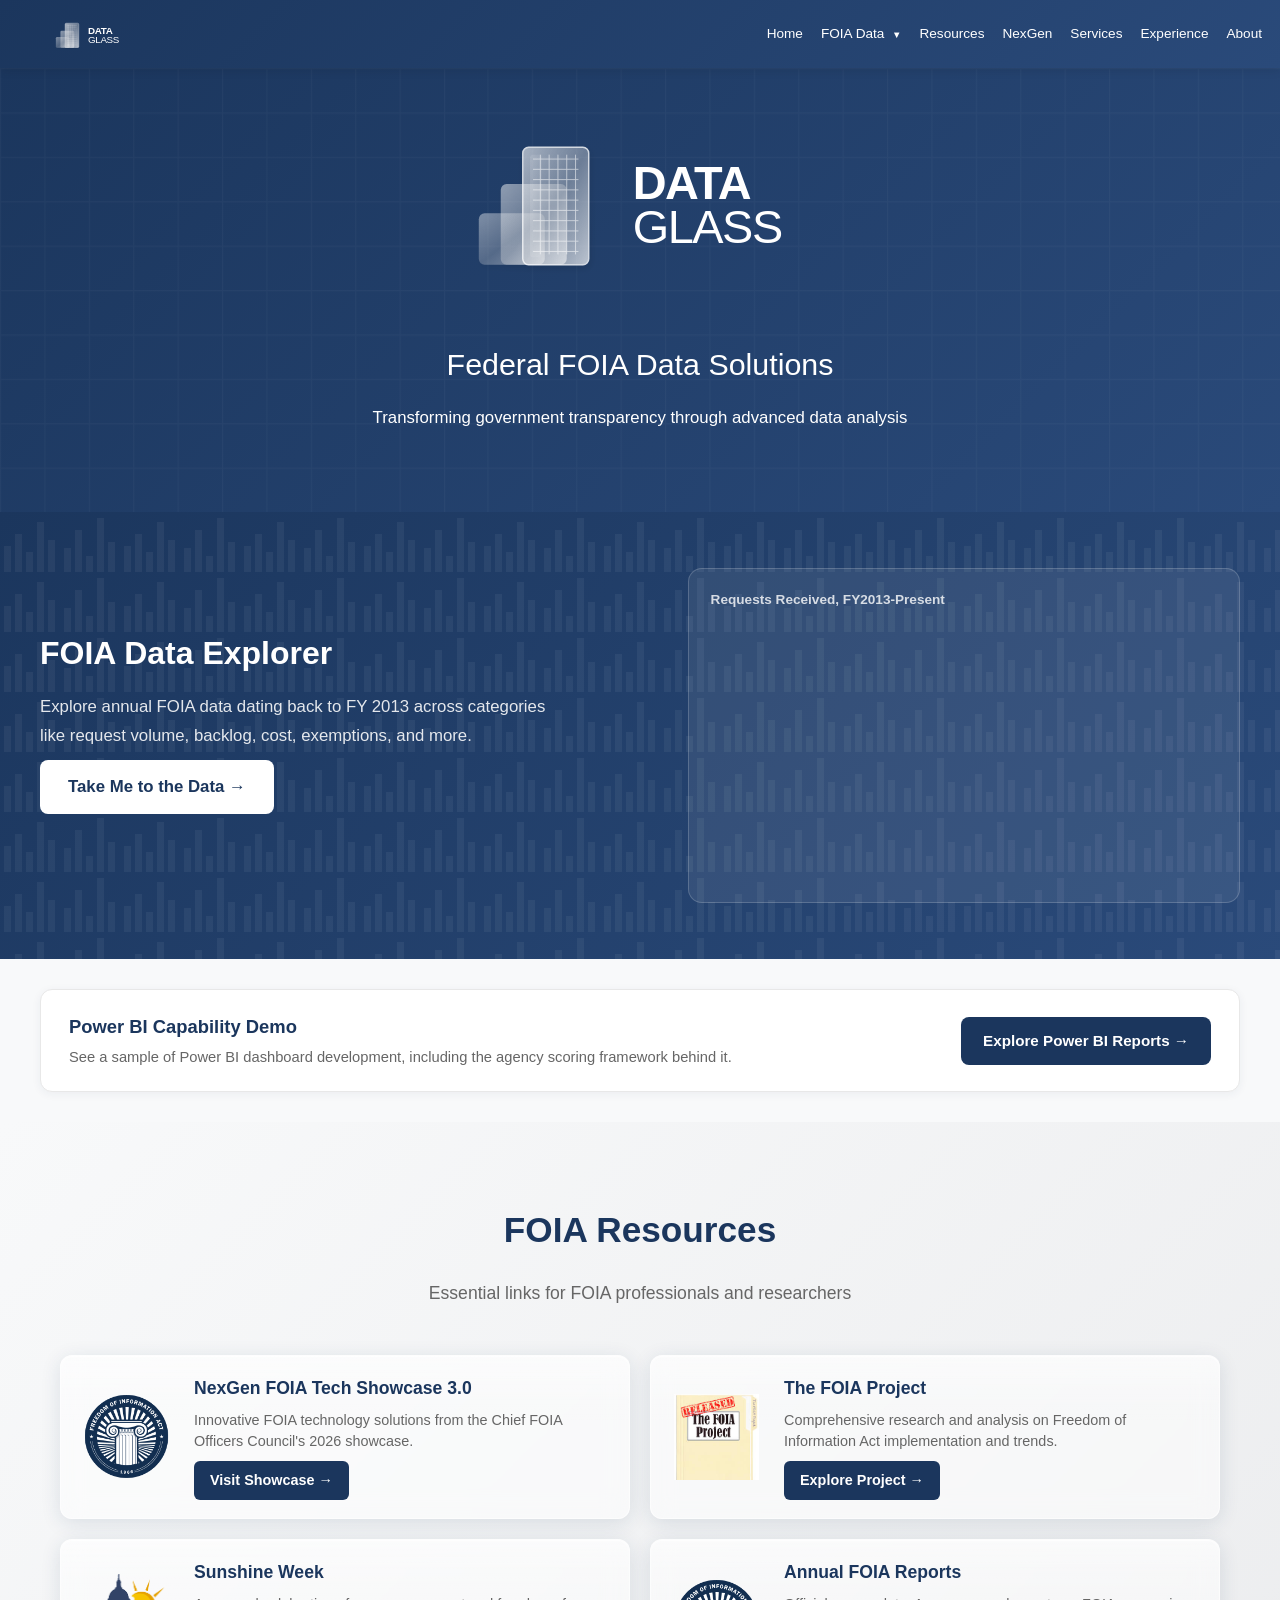
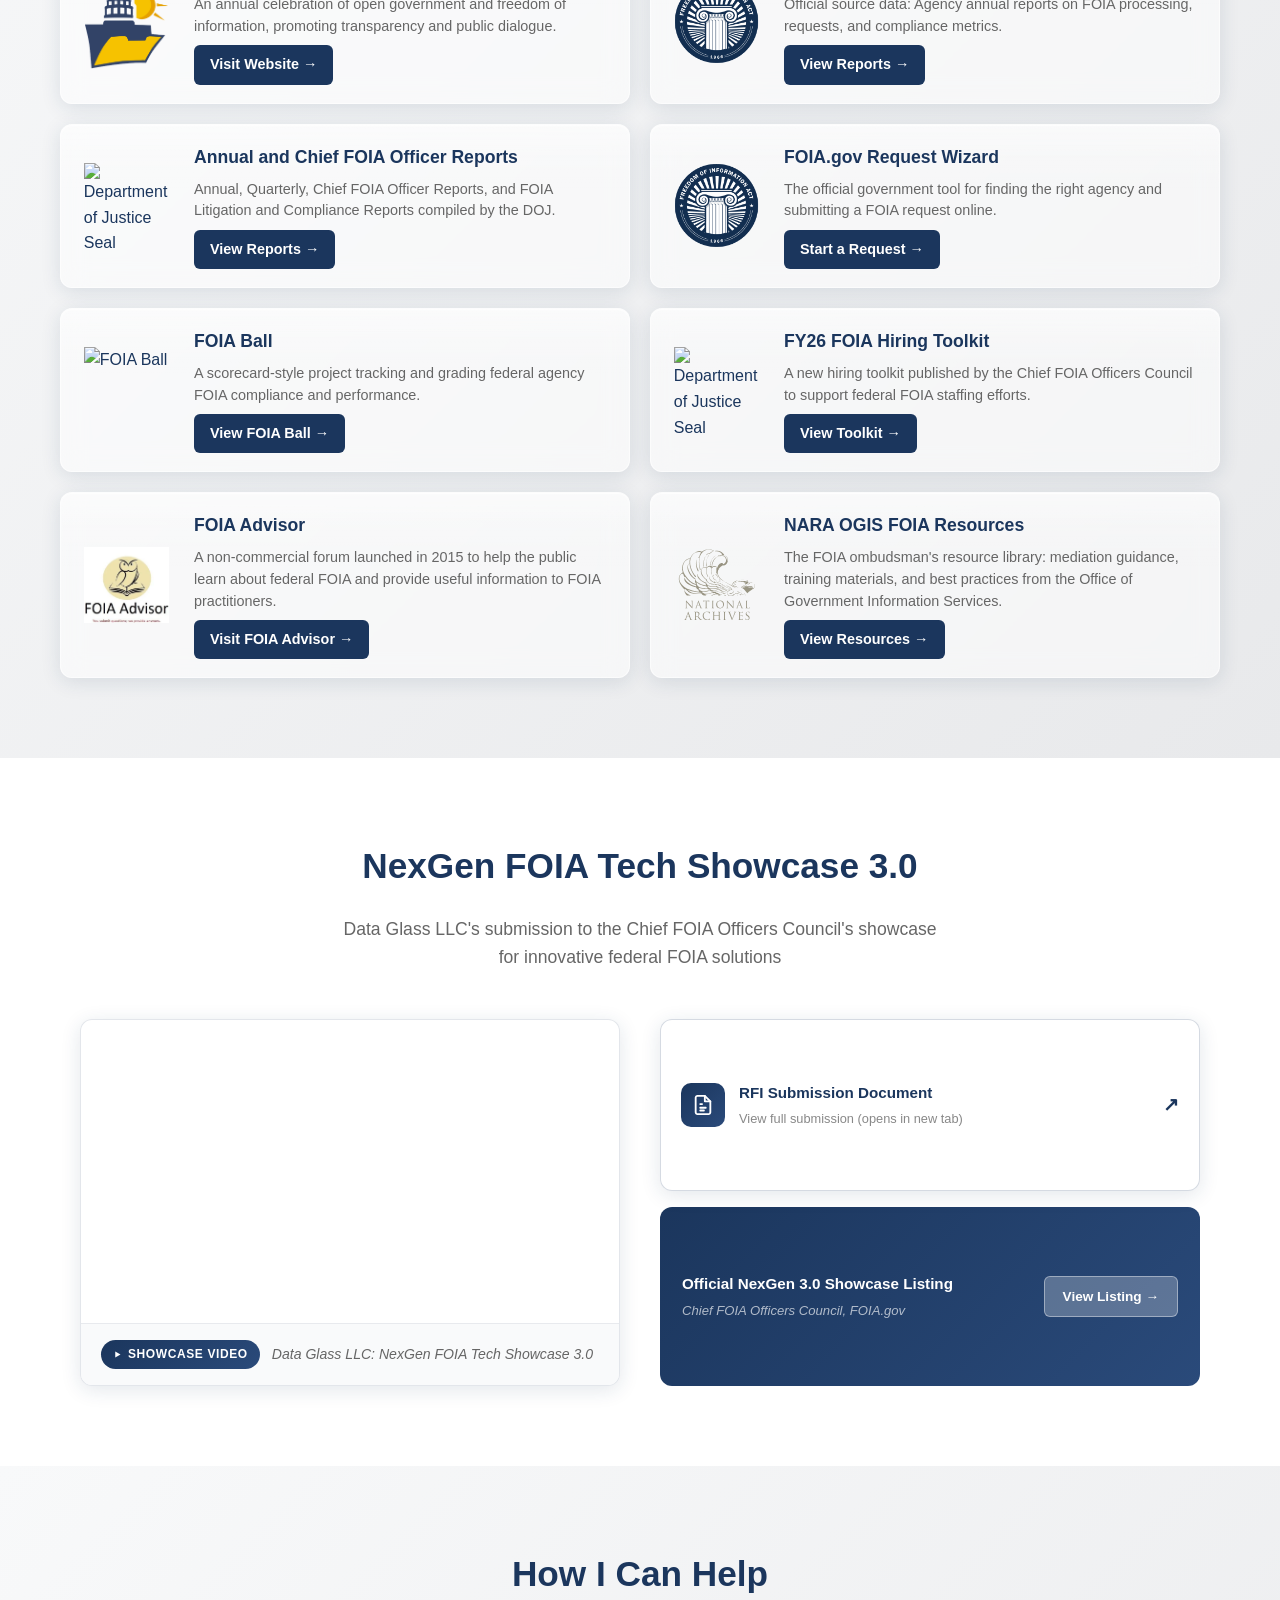
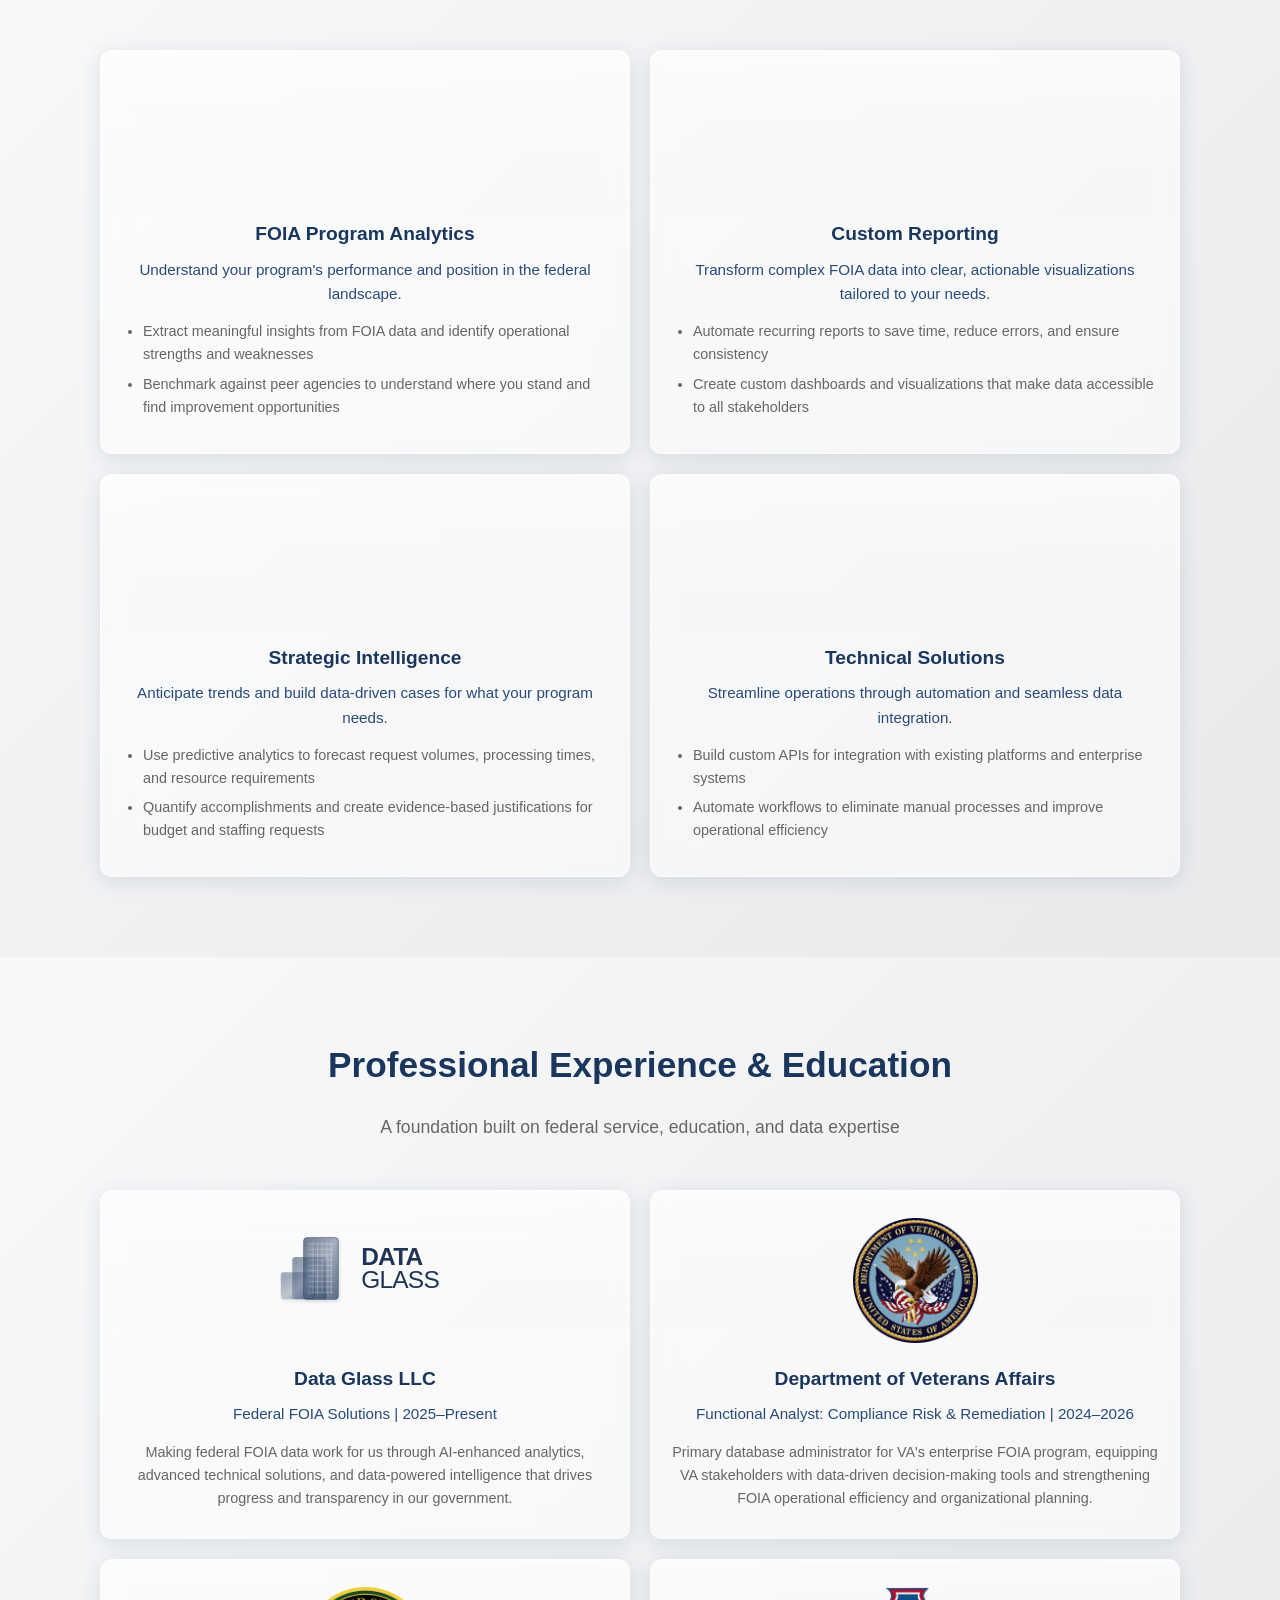
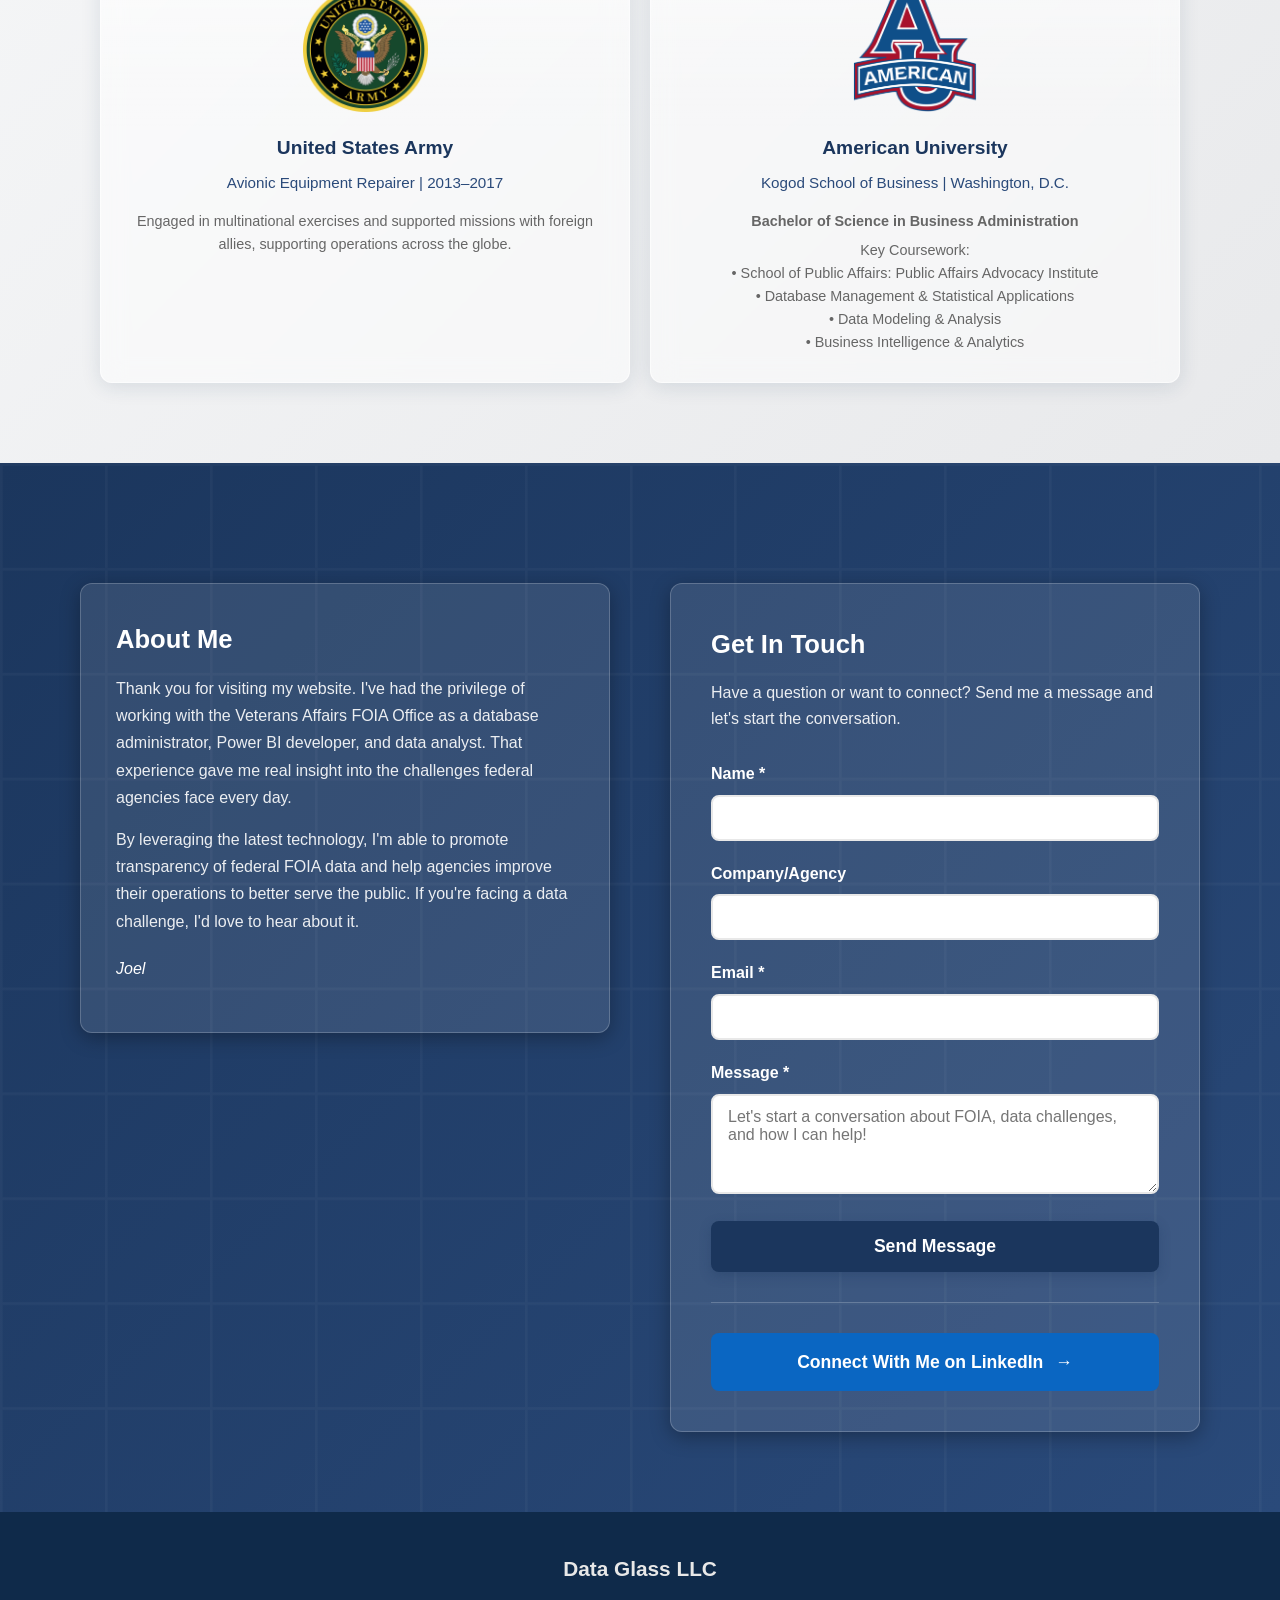
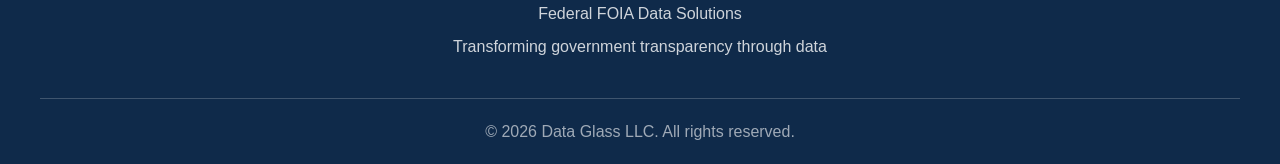
==== commit 56a39b2b: "Add files via upload" ====
--- a/index.html
+++ b/index.html
@@ -17,7 +17,7 @@
         <div class="nav-container">
             <!-- Logo -->
             <a href="#home" class="nav-logo">
-                <img src="dataglass-logo-white.svg" alt="Data Glass LLC" style="height: 62px; width: auto; display: block; vertical-align: middle; padding: 0; margin-top: 9px;">
+                <img src="dataglass-logo-white.svg" alt="Data Glass LLC" style="height: 50px; width: auto; display: block; vertical-align: middle; padding: 0; margin-top: 9px;">
             </a>
 
             <!-- Mobile Menu Toggle -->
@@ -38,6 +38,7 @@
                         <li><a href="overview.html">Overview</a></li>
                         <li><a href="trends.html">Trends</a></li>
                         <li><a href="rankings.html">Rankings</a></li>
+                        <li><a href="components.html">Components</a></li>
                         <li><a href="compare.html">Compare Agencies</a></li>
                         <li><a href="exemptions.html">Exemptions</a></li>
                         <li><a href="methodology.html">Scoring Methodology</a></li>
@@ -93,7 +94,6 @@
                     <div class="def-copy">
                         <h2>FOIA Data Explorer</h2>
                         <p>Explore annual FOIA data dating back to FY 2013 across categories like request volume, backlog, cost, exemptions, and more.</p>
-                        <p class="def-tagline">Because even a transparency program deserves a little transparency.</p>
                         <a href="overview.html" class="def-cta">Take Me to the Data →</a>
                         <div class="def-stats" id="def-stats">
                             <div class="def-stat"><div class="def-stat-label">Loading…</div></div>
@@ -237,6 +237,31 @@
                         </div>
                     </div>
 
+                    <!-- Card 9: FOIA.gov Wizard -->
+                    <div class="link-card">
+                        <div class="link-icon link-icon-large">
+                            <img src="FOIA Logo.png" alt="FOIA.gov Logo" style="width: 175%; height: 175%; object-fit: contain;">
+                        </div>
+                        <div class="link-content">
+                            <h3>FOIA.gov Request Wizard</h3>
+                            <p>The official government tool for finding the right agency and submitting a FOIA request online.</p>
+                            <a href="https://www.foia.gov/wizard.html" target="_blank" class="link-button">Start a Request →</a>
+                        </div>
+                    </div>
+
+                    <!-- Card 10: FOIA Ball -->
+                    <div class="link-card">
+                        <div class="link-icon link-icon-large">
+                            <img src="https://raw.githubusercontent.com/joelkarsevar/dataglass-website/main/FOIA%20Ball%20Logo.avif" alt="FOIA Ball" style="width: 90%; height: 90%; object-fit: contain;">
+                        </div>
+                        <div class="link-content">
+                            <h3>FOIA Ball</h3>
+                            <p>A scorecard-style project tracking and grading federal agency FOIA compliance and performance.</p>
+                            <a href="https://www.foiaball.com/" target="_blank" class="link-button">View FOIA Ball →</a>
+                        </div>
+                    </div>
+
+
                     <!-- Card 6: FY26 FOIA Hiring Toolkit (DOJ) -->
                     <div class="link-card">
                         <div class="link-icon">
@@ -273,29 +298,6 @@
                         </div>
                     </div>
 
-                    <!-- Card 9: FOIA.gov Wizard -->
-                    <div class="link-card">
-                        <div class="link-icon link-icon-large">
-                            <img src="FOIA Logo.png" alt="FOIA.gov Logo" style="width: 175%; height: 175%; object-fit: contain;">
-                        </div>
-                        <div class="link-content">
-                            <h3>FOIA.gov Request Wizard</h3>
-                            <p>The official government tool for finding the right agency and submitting a FOIA request online.</p>
-                            <a href="https://www.foia.gov/wizard.html" target="_blank" class="link-button">Start a Request →</a>
-                        </div>
-                    </div>
-
-                    <!-- Card 10: FOIA Ball -->
-                    <div class="link-card">
-                        <div class="link-icon link-icon-large">
-                            <img src="https://raw.githubusercontent.com/joelkarsevar/dataglass-website/main/FOIA%20Ball%20Logo.avif" alt="FOIA Ball" style="width: 90%; height: 90%; object-fit: contain;">
-                        </div>
-                        <div class="link-content">
-                            <h3>FOIA Ball</h3>
-                            <p>A scorecard-style project tracking and grading federal agency FOIA compliance and performance.</p>
-                            <a href="https://www.foiaball.com/" target="_blank" class="link-button">View FOIA Ball →</a>
-                        </div>
-                    </div>
 
                 </div>
             </div>
--- a/site.css
+++ b/site.css
@@ -50,7 +50,7 @@
             display: flex;
             justify-content: space-between;
             align-items: center;
-            height: 80px;
+            height: 68px;
         }
 
         .nav-logo {
@@ -121,7 +121,7 @@
             top: 100%;
             left: 0;
             background: white;
-            min-width: 240px;
+            min-width: 260px;
             border-radius: 10px;
             box-shadow: 0 6px 18px rgba(0,0,0,0.15);
             opacity: 0;
@@ -130,7 +130,7 @@
             transition: all 0.3s ease;
             margin-top: 10px;
             list-style: none;
-            padding: 12px 0;
+            padding: 14px 0;
         }
 
         .nav-dropdown:hover .dropdown-menu {
@@ -146,10 +146,10 @@
         .dropdown-menu a {
             color: #1B365D;
             text-decoration: none;
-            padding: 11px 24px;
+            padding: 13px 26px;
             display: block;
             line-height: 1.3;
-            font-size: 0.96em;
+            font-size: 0.97em;
             transition: background 0.3s ease;
         }
 
@@ -158,18 +158,22 @@
         }
 
         .dropdown-label {
-            padding: 10px 24px 6px;
+            padding: 14px 26px 8px;
             font-size: 0.72em;
             font-weight: 700;
             text-transform: uppercase;
-            letter-spacing: 0.05em;
+            letter-spacing: 0.06em;
             color: #999;
+        }
+
+        .dropdown-label:first-child {
+            padding-top: 4px;
         }
 
         .dropdown-divider {
             height: 1px;
             background: #EDEDED;
-            margin: 8px 0;
+            margin: 10px 0;
         }
 
         /* Mobile Menu Toggle */
@@ -222,7 +226,8 @@
                 visibility: visible;
                 transform: none;
                 box-shadow: none;
-                background: rgba(255,255,255,0.1);
+                background: #FFFFFF;
+                border-radius: 10px;
                 margin: 10px 0;
                 display: none;
             }
@@ -232,18 +237,18 @@
             }
 
             .dropdown-menu a {
-                color: white;
-                padding: 10px 20px;
+                color: #1B365D;
+                padding: 13px 24px;
             }
 
             .dropdown-menu a:hover {
-                background: rgba(255,255,255,0.1);
+                background: #F8F9FA;
             }
         }
 
         /* Add padding to body to account for fixed nav */
         body {
-            padding-top: 80px;
+            padding-top: 68px;
         }
 
         /* Laptop-scale tightening: shrink nav spacing before the mobile
@@ -284,10 +289,10 @@
         .data-explorer-feature::before {
             content: '';
             position: absolute;
-            top: -20%; right: -8%;
-            width: 46%; height: 140%;
-            background: linear-gradient(125deg, rgba(255,255,255,0.05) 0%, rgba(255,255,255,0.01) 40%, transparent 70%);
-            transform: skewX(-14deg);
+            inset: 0;
+            background-image: url('data:image/svg+xml,<svg xmlns="http://www.w3.org/2000/svg" width="120" height="60" viewBox="0 0 120 60"><g fill="rgba(255,255,255,0.05)"><rect x="4" y="34" width="7" height="26"/><rect x="15" y="22" width="7" height="38"/><rect x="26" y="40" width="7" height="20"/><rect x="37" y="10" width="7" height="50"/><rect x="48" y="28" width="7" height="32"/><rect x="64" y="36" width="7" height="24"/><rect x="75" y="18" width="7" height="42"/><rect x="86" y="44" width="7" height="16"/><rect x="97" y="6" width="7" height="54"/><rect x="108" y="30" width="7" height="30"/></g></svg>');
+            background-repeat: repeat;
+            background-position: 0 0;
             pointer-events: none;
             z-index: 1;
         }
@@ -338,7 +343,7 @@
             width: 45%; height: 100%;
             background: linear-gradient(115deg, transparent 0%, rgba(255,255,255,0.16) 45%, transparent 100%);
             transform: skewX(-20deg);
-            animation: defGlassSweep 1.4s ease-out 0.9s 1 forwards;
+            animation: defGlassSweep 0.8s ease-out 0.5s 1 forwards;
             pointer-events: none;
         }
 
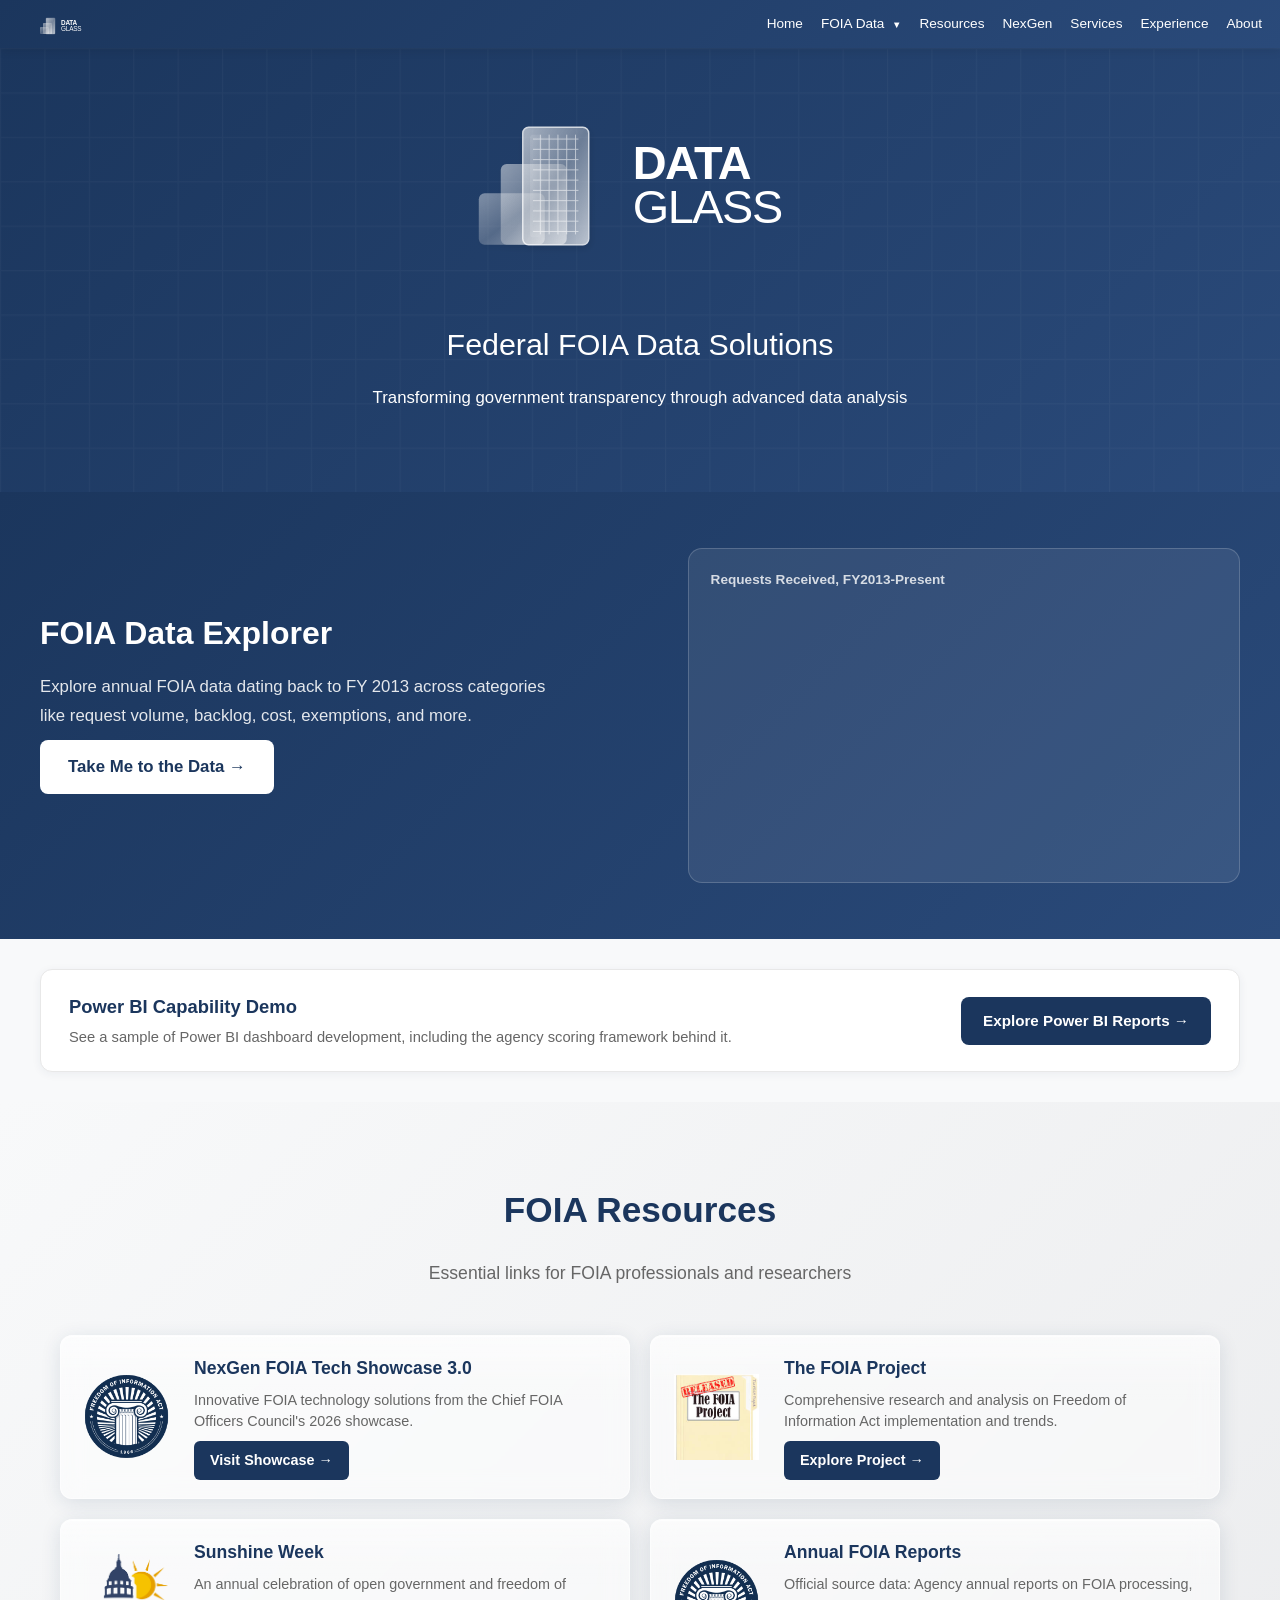
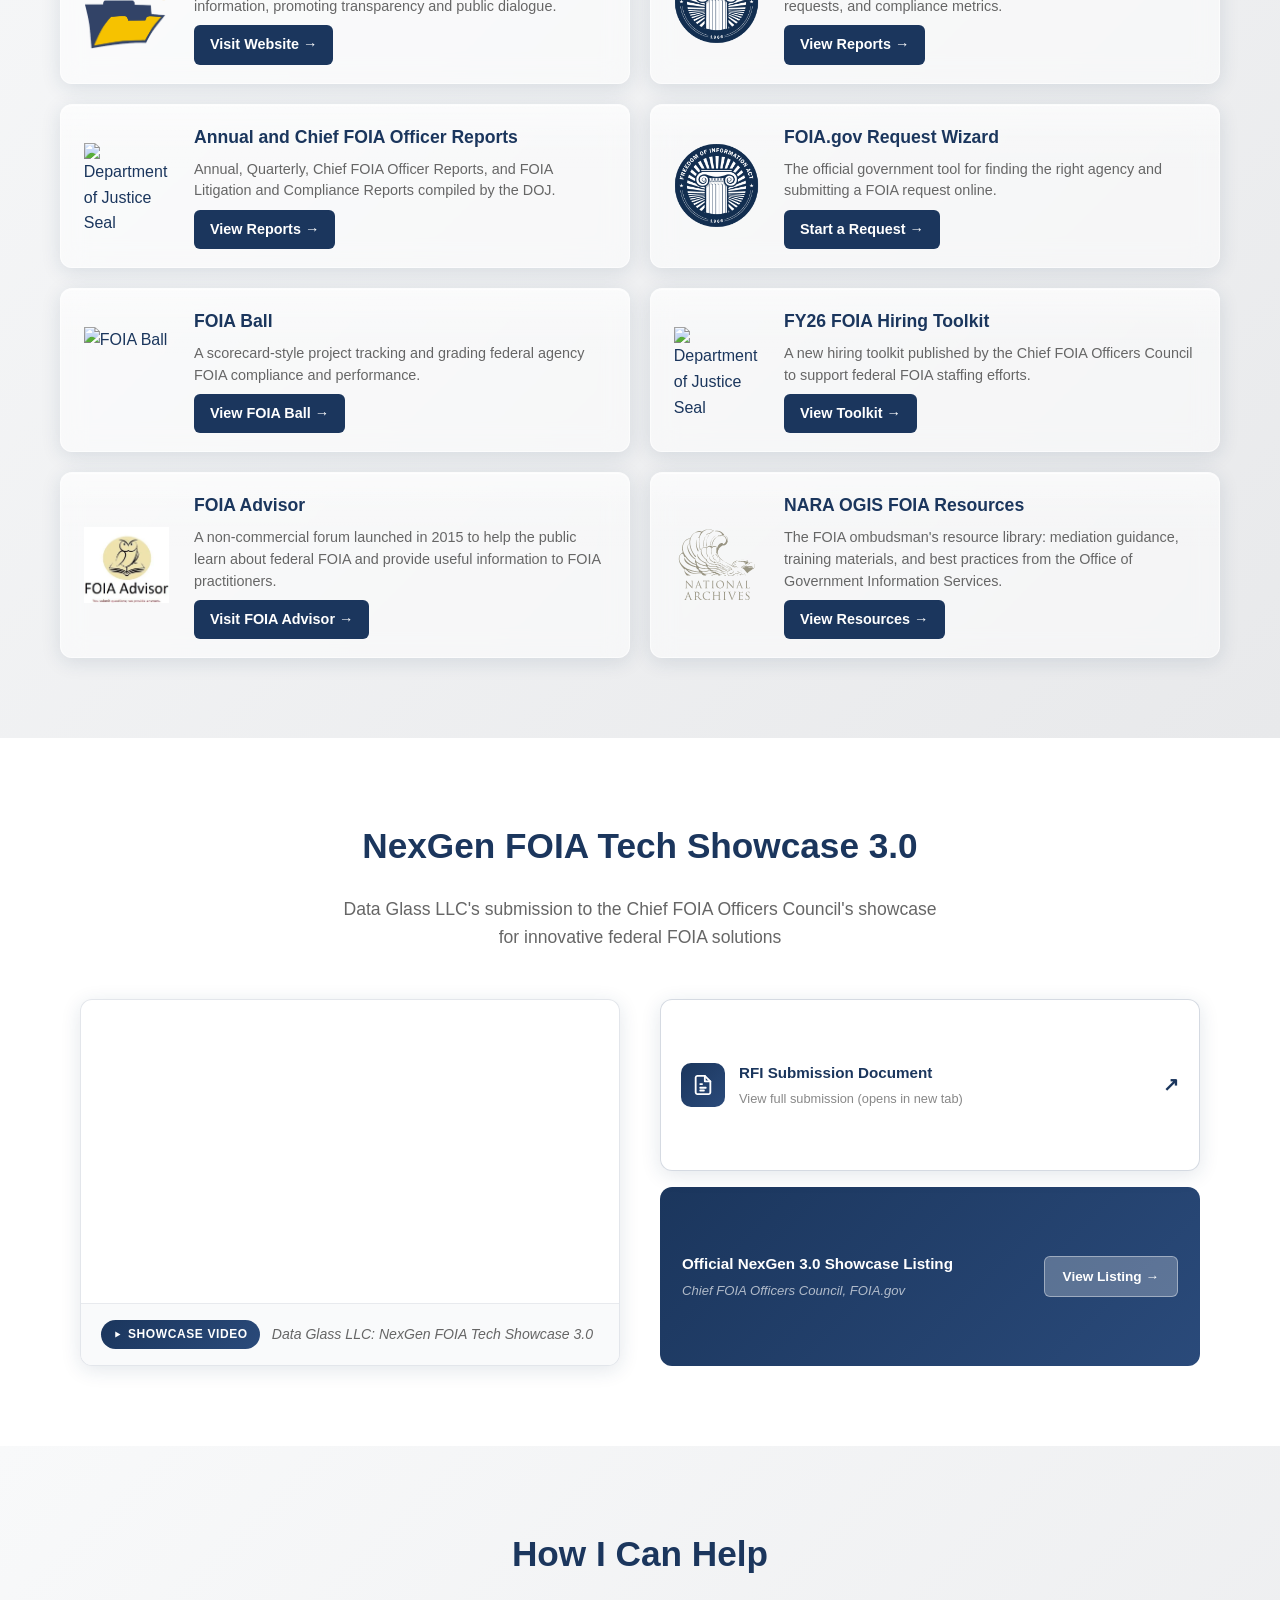
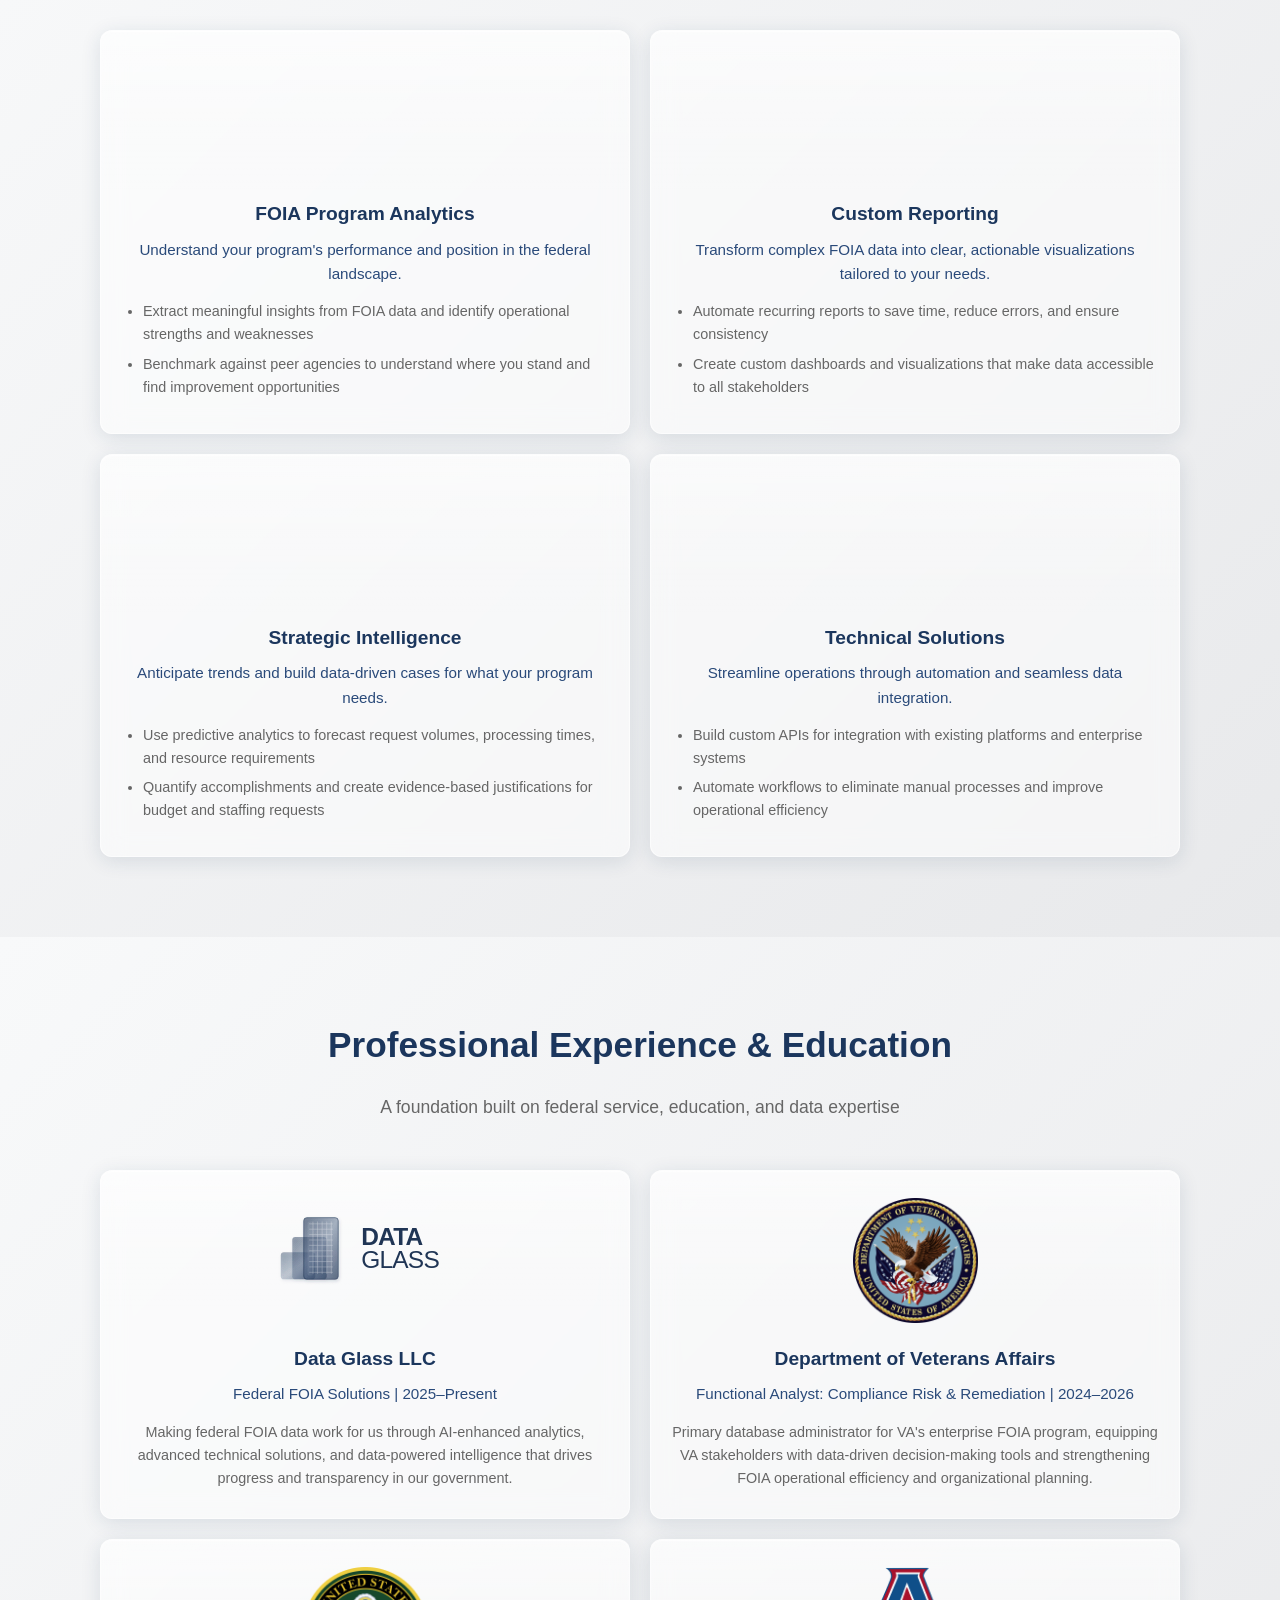
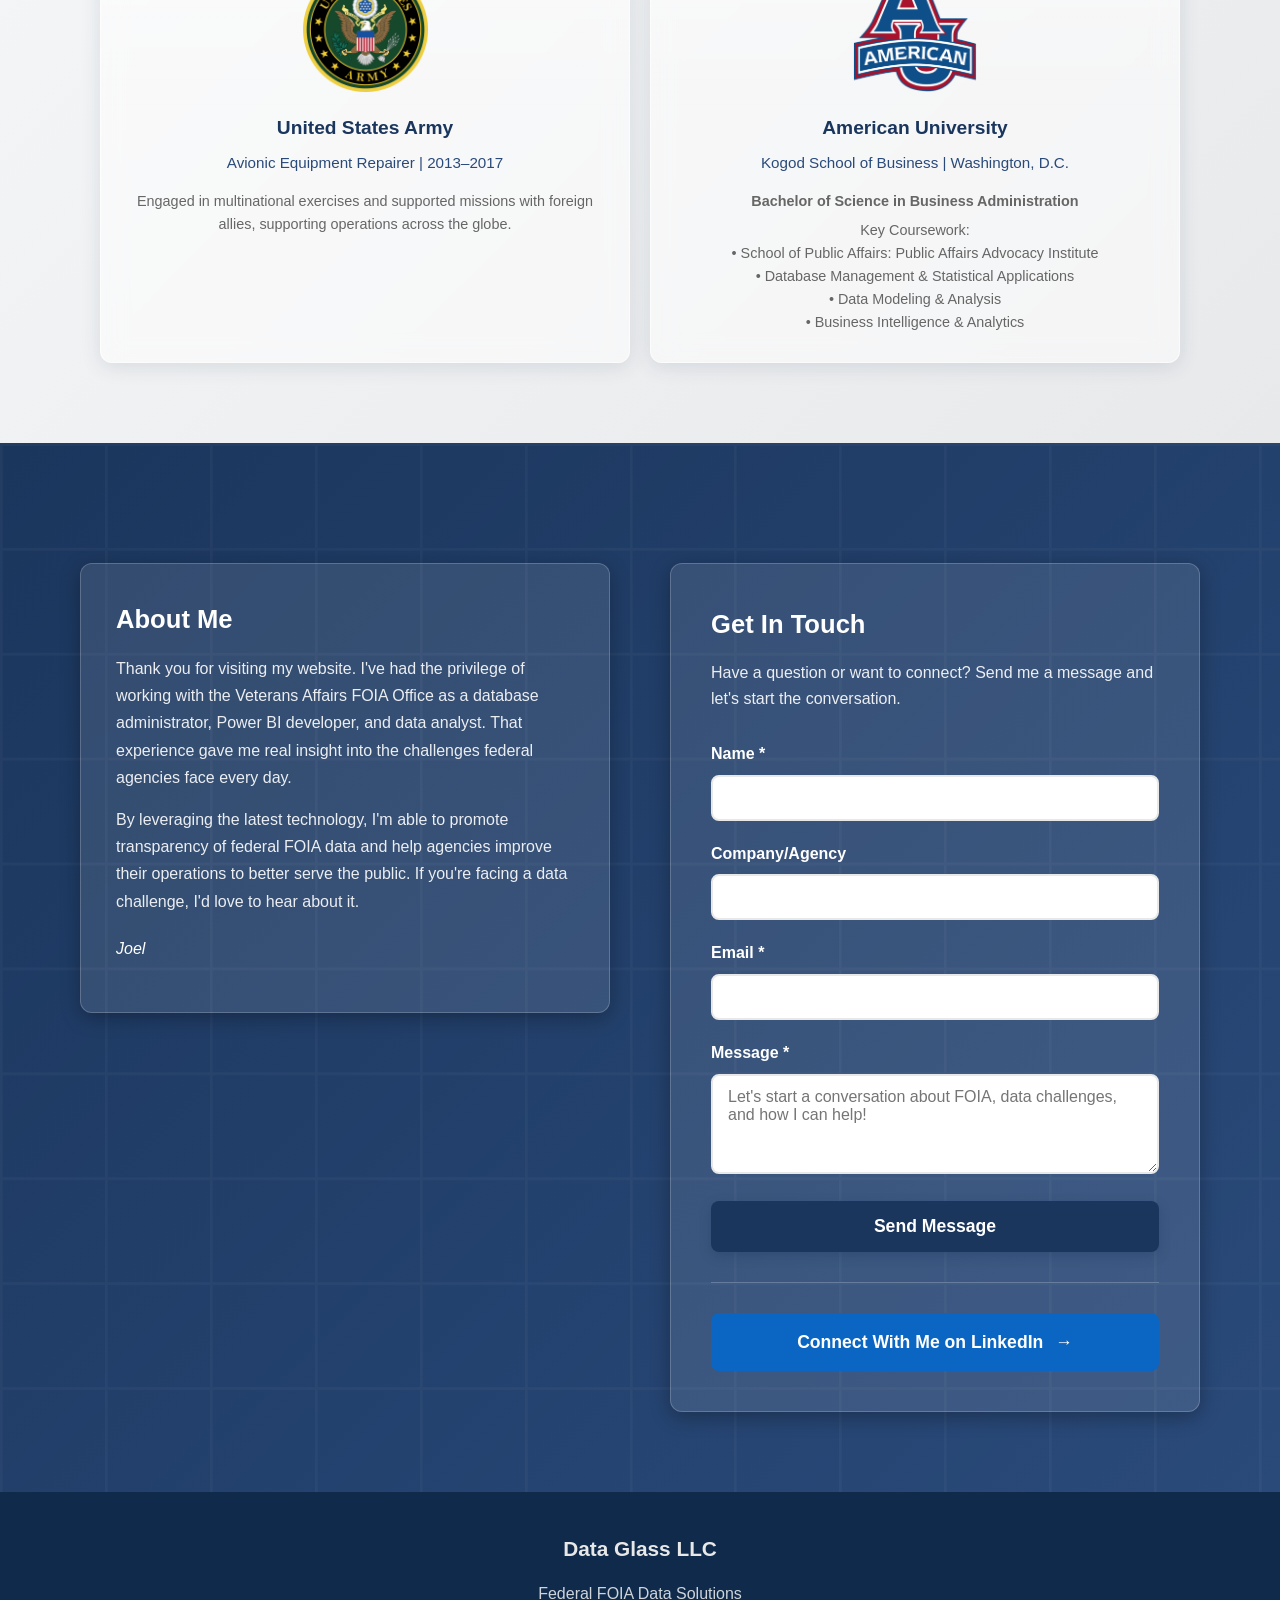
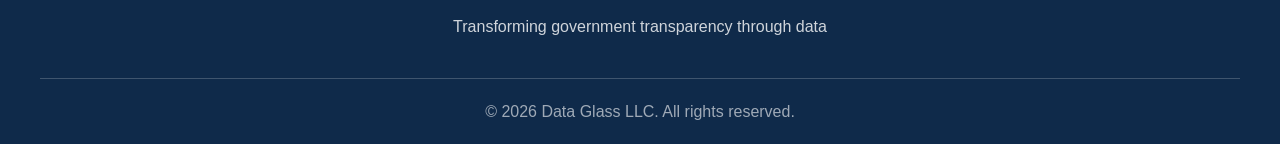
==== commit 84eb152c: "Add files via upload" ====
--- a/index.html
+++ b/index.html
@@ -17,7 +17,7 @@
         <div class="nav-container">
             <!-- Logo -->
             <a href="#home" class="nav-logo">
-                <img src="dataglass-logo-white.svg" alt="Data Glass LLC" style="height: 50px; width: auto; display: block; vertical-align: middle; padding: 0; margin-top: 9px;">
+                <img src="dataglass-logo-white.svg" alt="Data Glass LLC" style="height: 32px; width: auto; display: block; vertical-align: middle; padding: 0; margin-top: 8px;">
             </a>
 
             <!-- Mobile Menu Toggle -->
--- a/site.css
+++ b/site.css
@@ -50,7 +50,7 @@
             display: flex;
             justify-content: space-between;
             align-items: center;
-            height: 68px;
+            height: 48px;
         }
 
         .nav-logo {
@@ -248,7 +248,7 @@
 
         /* Add padding to body to account for fixed nav */
         body {
-            padding-top: 68px;
+            padding-top: 48px;
         }
 
         /* Laptop-scale tightening: shrink nav spacing before the mobile
@@ -271,8 +271,8 @@
             }
 
             .nav-logo img {
-                height: 46px !important;
-                margin-top: 11px !important;
+                height: 30px !important;
+                margin-top: 9px !important;
             }
         }
 
@@ -284,17 +284,6 @@
             padding: 56px 0;
             position: relative;
             overflow: hidden;
-        }
-
-        .data-explorer-feature::before {
-            content: '';
-            position: absolute;
-            inset: 0;
-            background-image: url('data:image/svg+xml,<svg xmlns="http://www.w3.org/2000/svg" width="120" height="60" viewBox="0 0 120 60"><g fill="rgba(255,255,255,0.05)"><rect x="4" y="34" width="7" height="26"/><rect x="15" y="22" width="7" height="38"/><rect x="26" y="40" width="7" height="20"/><rect x="37" y="10" width="7" height="50"/><rect x="48" y="28" width="7" height="32"/><rect x="64" y="36" width="7" height="24"/><rect x="75" y="18" width="7" height="42"/><rect x="86" y="44" width="7" height="16"/><rect x="97" y="6" width="7" height="54"/><rect x="108" y="30" width="7" height="30"/></g></svg>');
-            background-repeat: repeat;
-            background-position: 0 0;
-            pointer-events: none;
-            z-index: 1;
         }
 
         .def-grid {
